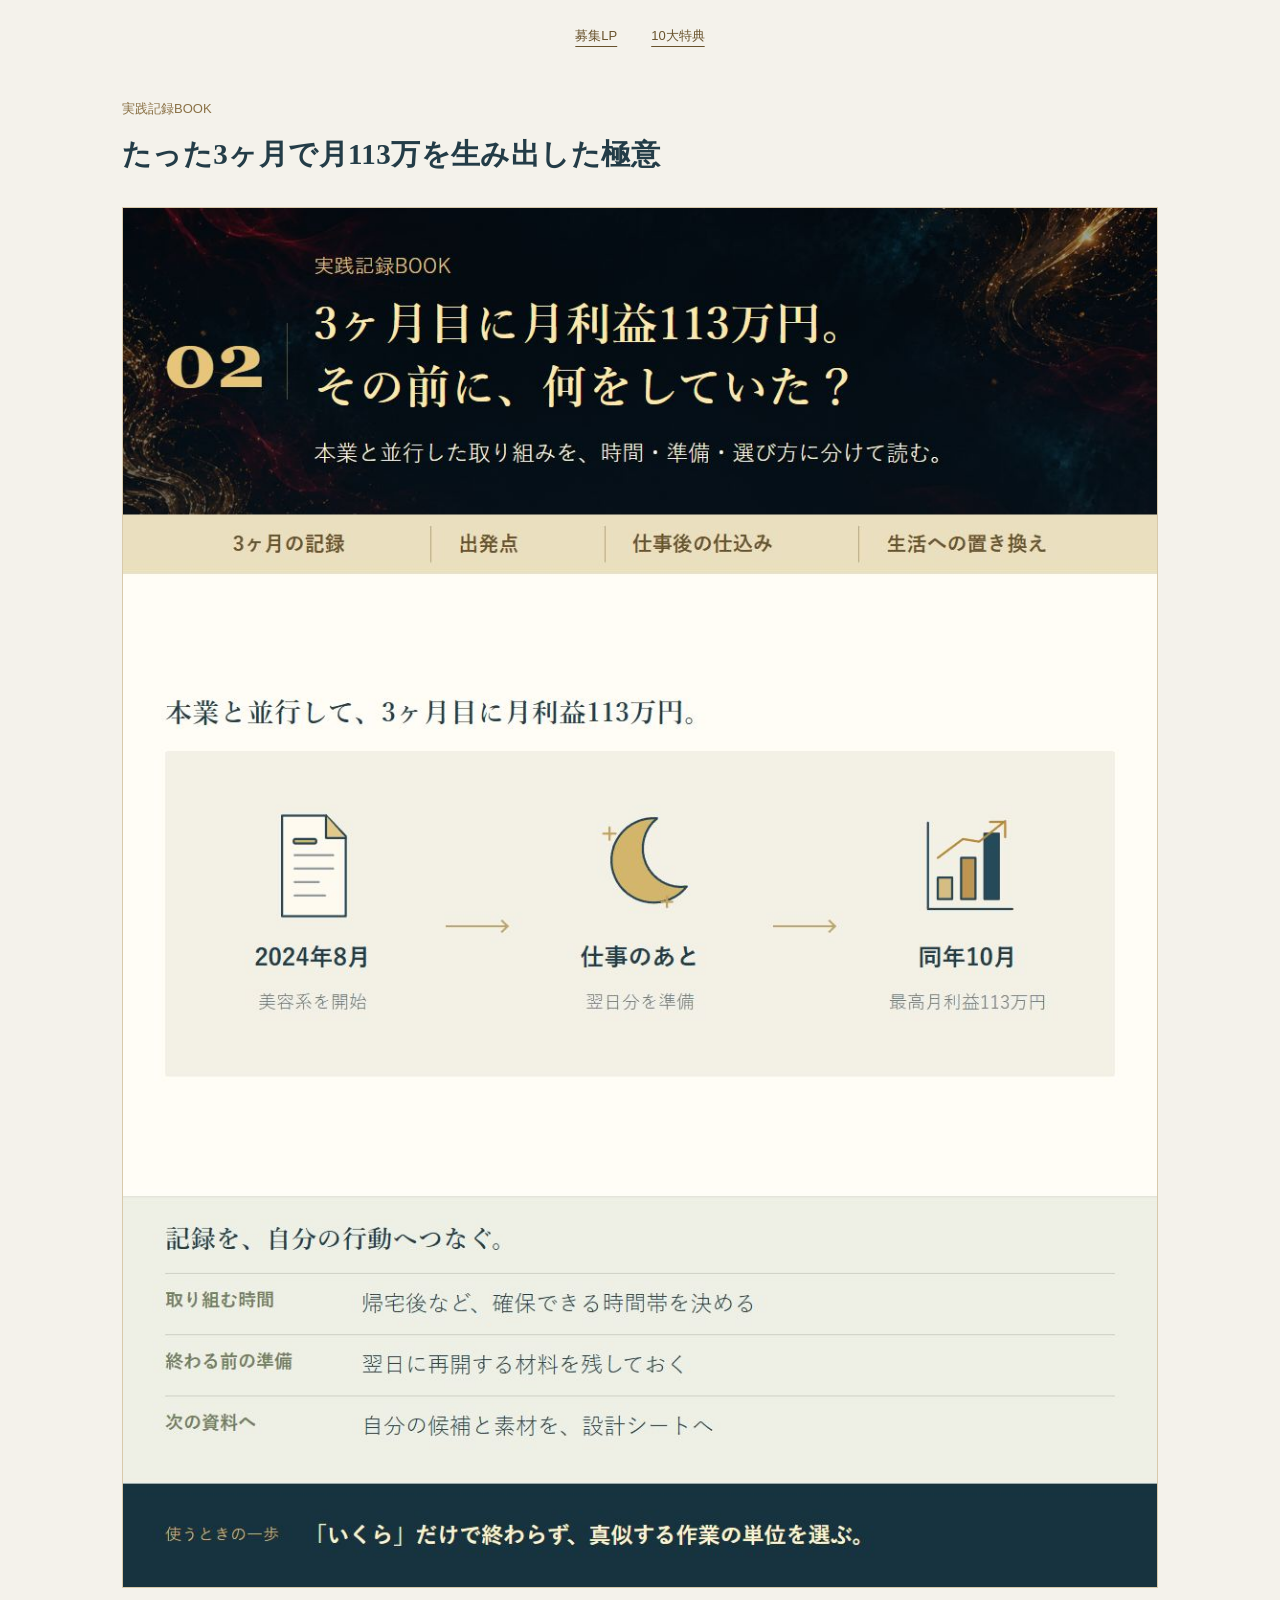
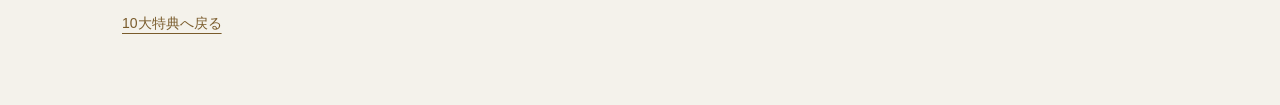
==== 02.html @ b32060a4 "Publish consultation LP and benefit previews" ====
<!doctype html><html lang="ja"><head><meta charset="utf-8"><meta name="robots" content="noindex"><meta name="viewport" content="width=device-width,initial-scale=1"><link rel="icon" href="data:,"><title>たった3ヶ月で月113万を生み出した極意</title><link rel="stylesheet" href="style.css"><link rel="stylesheet" href="finished.css?v=4d8e877507"></head><body class="library-page"><nav class="deliver-nav"><a href="lp.html">募集LP</a><a href="bonuses.html">10大特典</a></nav><main class="single-sheet"><header><p>実践記録BOOK</p><h1>たった3ヶ月で月113万を生み出した極意</h1></header><a href="完成イメージ/02.png" target="_blank"><img src="完成イメージ/02.png" alt="たった3ヶ月で月113万を生み出した極意" width="1080" height="1440"></a><div class="single-actions"><a href="bonuses.html">10大特典へ戻る</a></div></main></body></html>
---- style.css ----
:root{--navy:#172f3c;--deep:#09141d;--gold:#bd9855;--pale:#f1e4c4;--ink:#253b46;--muted:#6f7b80;--paper:#fffcf5;--line:#ded9ca;--teal:#397c70;--wash:#f1f3f1}*{box-sizing:border-box}html{scroll-behavior:smooth;scroll-padding-top:82px}body{margin:0;background:#f1f2ef;color:var(--ink);font:16px/1.85 "Yu Gothic",Meiryo,sans-serif}h1,h2,h3,h4,p,figure,blockquote,dl,dd{margin:0}h1,h2,h3,h4{line-height:1.55;letter-spacing:.015em}a{color:inherit;text-underline-offset:5px}button{font:inherit;cursor:pointer}img{max-width:100%;height:auto;display:block}a:focus-visible,button:focus-visible,summary:focus-visible{outline:3px solid #467c91;outline-offset:5px}.shell{max-width:1200px;margin:auto;padding:0 32px}.topbar{position:sticky;top:0;z-index:10;background:#fffef8f2;border-bottom:1px solid var(--line);backdrop-filter:blur(12px)}.nav-row{display:flex;justify-content:space-between;align-items:center;gap:20px;min-height:70px}.brand{text-decoration:none;font-weight:800;font-size:15px}.brand small{font-weight:400;font-size:11px;color:var(--muted);display:block}.nav-links{display:flex;gap:26px;font-size:13px}.nav-links a{text-decoration:none;padding:18px 0}.nav-links a[aria-current=page]{color:#8c692b;border-bottom:2px solid var(--gold)}.intro{padding:55px 0 36px}.intro .sub{color:#8e713d;font-size:13px;margin-bottom:12px}.intro h1{font-family:"Yu Mincho",serif;font-size:38px}.intro>p{max-width:54em;margin-top:15px;color:#64727a;font-size:15px}.page-note{padding:14px 19px;border-left:3px solid var(--gold);background:#e9e6dc;font-size:13px;margin-top:23px}.button{display:inline-flex;justify-content:center;align-items:center;min-height:48px;padding:11px 21px;background:var(--navy);color:#fff9e9;border:1px solid var(--navy);text-decoration:none;font-size:14px;font-weight:700;border-radius:3px}.button.light{color:var(--navy);background:#fffdf7;border-color:#c7bb9e}.actions{display:flex;gap:12px;flex-wrap:wrap;margin-top:22px}.overview-hero{display:grid;grid-template-columns:1.35fr .65fr;gap:45px;align-items:center;background:var(--deep);color:#f9f1da;padding:45px 50px;position:relative;overflow:hidden}.overview-hero:before{content:"";position:absolute;inset:0;background:url('assets/C背景.png') center/cover;opacity:.27;pointer-events:none}.overview-hero>*{position:relative}.overview-hero .gold{font-size:17px;color:#e5c57d;font-weight:700}.overview-hero h2{font:800 53px/1.5 "Yu Mincho",serif;color:#ffe69f;margin:15px 0 19px;text-shadow:0 0 26px #d8ad4d44}.overview-hero p{font-size:15px;max-width:34em}.overview-hero img{width:218px;margin:auto;box-shadow:0 10px 34px #0008}.hero-conditions{display:flex;gap:12px;flex-wrap:wrap;margin-top:25px}.hero-conditions span{font-size:12px;border:1px solid #9e8d6266;padding:4px 12px}.section-heading{font-family:"Yu Mincho",serif;font-size:29px;margin:50px 0 23px}.audience{display:grid;grid-template-columns:1fr 1fr;gap:34px;background:#fffdf7;padding:29px 34px;border-bottom:2px solid var(--gold);margin-top:30px}.audience h3{font-size:15px;margin-bottom:8px}.audience p{font-size:15px}.audience small{color:var(--muted);font-size:12px}.emotion-route{display:flex;flex-wrap:wrap;align-items:center;gap:12px;padding:28px 30px;background:#fffdf8}.emotion-route span{font-weight:700;font-size:15px}.emotion-route i{color:var(--gold);font-style:normal}.proposal-pair{display:grid;grid-template-columns:1fr 1fr;gap:22px;margin:25px 0}.proposal-card{background:#fffdf8;min-width:0;padding:28px;display:block;text-decoration:none;border:1px solid var(--line)}.proposal-card>span{font-size:12px;color:#8a744c}.proposal-card h3{font-family:"Yu Mincho",serif;font-size:27px;margin:10px 0}.proposal-card p{font-size:14px;color:#69777e}.proposal-card b{display:inline-block;margin-top:18px;color:#8a682d;font-size:13px}.mini-shape{display:flex;gap:15px;align-items:center;margin:24px 0}.mini-shape .object{width:80px;height:80px}.mini-shape strong{font-size:18px}.distribution{background:#fffdf8;padding:25px 30px;display:grid;grid-template-columns:repeat(3,1fr);gap:25px}.distribution small{color:#927447}.distribution p{margin-top:10px;font-size:16px;font-weight:700}.distribution span{display:block;font-size:12px;color:var(--muted);margin-top:12px}.bottom-links{border-top:1px solid var(--line);padding:25px 0;margin:40px 0 0;font-size:12px;color:var(--muted);display:flex;gap:20px;flex-wrap:wrap}.library-grid{display:grid;grid-template-columns:repeat(3,minmax(0,1fr));gap:22px;padding-bottom:35px}.bonus-card{background:#fffdf8;text-decoration:none;border:1px solid var(--line);display:flex;flex-direction:column;min-width:0;overflow:hidden;transition:border-color .15s}.bonus-card:hover{border-color:#a3864a}.card-visual{height:220px;background:#eae7dc;display:grid;place-items:center;position:relative;overflow:hidden}.card-visual .object{width:132px;height:132px}.card-no{position:absolute;left:20px;top:14px;font:700 33px/1.1 Georgia,serif;color:#8d713e}.card-visual:after{content:"";position:absolute;width:220px;height:220px;border:1px solid #cbb681;border-radius:50%;right:-65px;bottom:-90px}.card-caption{padding:21px 23px;flex:1;display:flex;flex-direction:column}.card-caption>small{font-size:11px;color:#7c725c}.card-caption h2{font-size:20px;margin:9px 0 10px}.card-caption p{font-size:13px;color:#69757a}.card-caption .card-open{margin-top:auto;padding-top:19px;font-size:12px;color:#87662b;font-weight:700}.bonus-heading{display:grid;grid-template-columns:1.25fr .75fr;gap:30px;align-items:center;background:var(--navy);color:#fff7e3;padding:36px 43px;margin:28px 0 30px}.bonus-heading .object{width:160px;height:160px;justify-self:center;filter:drop-shadow(0 7px 0 #0001)}.bonus-heading .chapter-label{font-size:12px;color:#e5c479}.bonus-heading h1{font-family:"Yu Mincho",serif;font-size:34px;margin:12px 0 15px}.bonus-heading .full-title{font-size:13px;color:#d2dcd9}.visual-lesson{background:#fffdf8;border:1px solid #ddd7c8;margin:0 0 25px;padding:34px 38px}.visual-lesson h2{font-size:26px;font-family:"Yu Mincho",serif;margin-bottom:12px}.visual-lesson .one{font-size:15px;max-width:56em;color:#68777c}.diagram{background:#f4f1e7;padding:29px 29px 25px;margin-top:25px;border-radius:3px;min-width:0;overflow:hidden}.diagram-caption{display:flex;justify-content:space-between;gap:15px;margin-top:14px;font-size:11px;color:#7f7763}.diagram-caption a{flex-shrink:0}.main-answer{margin-top:22px;display:flex;align-items:baseline;gap:14px;padding-top:19px;border-top:1px solid #d9d0ba}.main-answer span{font-size:11px;color:#92733d;white-space:nowrap}.main-answer p{font-size:16px;font-weight:700}.plan-panel{margin:30px 0;background:#e6e8e3;padding:27px 32px}.plan-panel h2{font-size:20px;margin-bottom:15px}.plan-panel ol{padding-left:1.5em;margin:0}.plan-panel li{font-size:14px;margin:11px 0}.plan-panel li b{display:block;font-size:12px;color:#74817e}.plan-purpose{font-size:14px;margin-top:20px;padding-top:17px;border-top:1px solid #c8d0c8}.sample-note{font-size:12px;color:#8b7650;margin-bottom:13px}.object{width:110px;height:110px;display:block;flex-shrink:0}.actor{text-align:center;min-width:0;display:flex;align-items:center;flex-direction:column}.actor .object{margin:0 auto 12px;width:112px;height:112px}.actor strong{font-size:20px}.actor>span{font-size:13px;color:#69777c;margin-top:6px;max-width:15em}.visual-flow{display:flex;align-items:center;justify-content:center;gap:13px;padding:13px 0}.visual-flow>.actor{flex:1}.flow-arrow{width:64px;min-width:35px;align-self:center;flex-shrink:0;text-align:center}.flow-arrow small{font-size:11px;color:#98783e;display:block;min-height:18px;white-space:nowrap}.flow-arrow i{display:block;position:relative;height:2px;background:#bda46c;margin-top:7px}.flow-arrow i:after{content:"";width:8px;height:8px;border-right:2px solid #bda46c;border-top:2px solid #bda46c;position:absolute;right:0;top:-4px;transform:rotate(45deg)}.money-map{max-width:650px;margin:auto;display:grid;grid-template-columns:1fr 1fr;gap:0 40px}.money-top{display:flex;align-items:center;gap:10px;grid-column:1/3;justify-content:center}.money-top .actor{width:43%}.money-top .flow-arrow{width:85px}.commission-path{grid-column:2;display:flex;align-items:center;flex-direction:column;text-align:center;font-size:13px;color:#786846;border-inline:1px dashed #c9b379;margin:10px 0 0;padding:14px 12px 8px}.commission-path i{font-style:normal;font-size:24px;line-height:1.5;color:#a78641}.commission-path .object{width:80px;height:80px}.commission-path b{font-size:18px}.money-bottom{grid-column:1/3;margin-top:5px}.money-bottom .actor{background:#fff9e9;border:1px solid #ddc99c;border-radius:5px;padding:18px;max-width:320px;margin:auto}.money-bottom .actor .object{width:76px;height:76px}.ledger{max-width:570px;margin:auto}.ledger-start{display:flex;align-items:center;gap:15px;border-bottom:1px solid #d0be96;padding-bottom:15px;margin-bottom:12px;flex-wrap:wrap}.ledger-start .object{width:75px;height:75px}.ledger-start>span{font-size:14px}.ledger-start b{font:700 38px/1.4 Georgia,serif;margin-left:auto}.ledger-start b span,.ledger-total b span{font:700 17px/1.4 "Yu Gothic",sans-serif;margin-left:5px}.ledger-row{display:flex;justify-content:space-between;gap:20px;padding:13px 8px;font-size:16px;border-bottom:1px solid #dfd6c3}.ledger-row b{font-size:22px}.ledger-row.confirmed{background:#dfebe5}.ledger-total{display:flex;align-items:center;justify-content:space-between;gap:20px;padding:20px 8px 0}.ledger-total>span{font-size:13px}.ledger-total b{font:700 43px/1.5 Georgia,serif;color:#866326;white-space:nowrap}.brush-sequence{display:grid;grid-template-columns:repeat(3,1fr);gap:22px;padding:8px 0}.brush-state{text-align:center;position:relative}.brush-state .object{width:135px;height:135px;margin:0 auto 14px}.brush-state>span{display:block;color:#a8894e;font:700 19px/1.4 Georgia,serif;margin-bottom:6px}.brush-state b{font-size:19px;display:block}.brush-state small{display:block;font-size:12px;color:#6c797d;margin-top:4px}.stairway{max-width:640px;margin:auto;display:grid;gap:8px}.stair{margin-left:calc(var(--step)*20px);padding:14px 20px;background:#fdf9ed;border-left:4px solid #c5a25b;display:flex;align-items:center;gap:20px;box-shadow:0 3px 0 #d9d0ba}.stair:last-child{background:var(--navy);color:#fff6da;border-color:#d4b56c}.stair>b{font:700 27px Georgia,serif;color:#b28b40}.stair>span{font-size:17px;font-weight:700}.stair>small{margin-left:auto;font-size:11px;white-space:nowrap;color:#9c803e}.calendar-title{display:flex;align-items:center;gap:15px;flex-wrap:wrap;margin-bottom:20px}.calendar-title .object{width:66px;height:66px}.calendar-title>b{font-size:20px}.calendar-title>span{margin-left:auto;font-size:12px}.calendar-title strong{font-size:33px;line-height:1;margin-inline:7px;color:#936d2b}.calendar-row{display:grid;grid-template-columns:40px 65px 65px 1fr;gap:14px;align-items:center;padding:14px 12px;border-top:1px solid #d6cdb8;background:#fffaf0}.calendar-row>b{font-size:20px}.calendar-row>span{font-size:24px;line-height:1.4;color:#8b6c32}.calendar-row small{font-size:11px;margin-left:3px}.calendar-row strong{font-size:14px}.calendar-row p{font-size:13px}.figure-note{font-size:11px;color:#807763;margin-top:16px}.pipeline{display:grid;grid-template-columns:1fr 110px 1fr;align-items:center;gap:24px;padding:10px 0}.pipeline-stage{text-align:center}.pipeline-stage>span{font-size:12px;color:#847146}.pipeline-stage .object{margin:15px auto;width:115px;height:115px}.pipeline-stage h4{font-size:26px}.pipeline-stage p{font-size:13px;margin-top:8px}.lock-gate{text-align:center;border-block:1px solid #bca474;padding:14px 0}.lock-gate .object{width:65px;height:65px;margin:auto}.lock-gate b{font-size:12px;display:block}.market-zoom{max-width:650px;margin:auto}.zoom-wide{background:#e5e8e0;border:1px solid #c7c8b9;padding:22px 25px 25px}.zoom-wide>span,.zoom-middle>span{font-size:11px;color:#788075}.zoom-wide>b{font-size:30px;display:block;margin-bottom:18px}.zoom-middle{margin-left:65px;background:#f2ecdc;border:1px solid #cdbd95;padding:20px}.zoom-middle>b{font-size:24px;display:block;margin-bottom:18px}.zoom-close{margin-left:30px;background:var(--navy);color:#fff7df;padding:22px 17px;display:flex;gap:15px;align-items:center}.zoom-close .object{width:85px;height:85px}.zoom-close span{font-size:10px;color:#c7bc9f}.zoom-close strong{display:block;font-size:20px;margin:8px 0}.zoom-close p{font-size:12px;color:#d4dedc}.ratio-pair{display:grid;grid-template-columns:1fr 1fr;gap:20px;max-width:670px;margin:auto}.ratio-sheet{background:#fffaf0;padding:23px;text-align:center;border-top:3px solid #c0a467}.ratio-sheet>span{display:block;font-size:12px;color:#8f7543}.ratio-sheet>b{font:700 37px/1.5 Georgia,serif;display:block;margin-top:8px}.ratio-sheet>b small{display:block;font:12px/1.5 "Yu Gothic",sans-serif}.ratio-sheet>p{font-size:14px;margin:10px 0}.ratio-sheet>strong{font:700 43px/1.4 Georgia,serif;color:#946e2d;display:block;margin-top:15px}.ratio-sheet>strong small{font-size:20px}.dots{display:grid;grid-template-columns:repeat(10,1fr);gap:5px;max-width:195px;margin:20px auto 0}.dots i{aspect-ratio:1;border-radius:50%;background:#d7dfdc}.dots i.filled{background:#bd8e36}.ratio-answer{margin:22px auto 0;max-width:670px;display:grid;grid-template-columns:1fr 1fr;gap:9px 20px;font-size:14px}.ratio-answer b{color:#8f6d30}.ratio-answer span{font-size:13px}.compare-visual{display:grid;grid-template-columns:1fr 1fr;gap:20px}.compare-visual>div{padding:25px 23px;background:#e9e7df}.compare-visual>div+div{background:#e3ece5;border:1px solid #b5cab8}.compare-visual span{font-size:12px;font-weight:700;color:#7a745f}.compare-visual .object{margin:16px auto;width:90px;height:90px}.compare-visual p{font-size:16px}.paper-example{max-width:640px;margin:auto;background:#fffdf8;padding:22px 26px;box-shadow:8px 8px 0 #dcd6c6}.paper-head{display:flex;align-items:center;gap:15px;border-bottom:2px solid #baa36c;padding-bottom:15px;margin-bottom:4px}.paper-head .object{width:55px;height:55px}.paper-head b{font-size:18px}.paper-example dl{display:grid;grid-template-columns:110px 1fr;gap:18px;padding:15px 0;border-bottom:1px solid #ded7c4}.paper-example dt{font-size:12px;color:#8c7850;font-weight:700}.paper-example dd{font-size:14px}.storyboard{display:grid;grid-template-columns:repeat(4,1fr);gap:15px}.story-frame{border:2px solid #d3c6a6;background:#fffaf0;padding:15px 12px}.story-frame>span{font-size:11px;color:#8b713e}.story-frame .object{width:100%;max-width:105px;height:auto;aspect-ratio:1;margin:17px auto}.story-frame p{font-size:13px}.lp-direction{display:grid;gap:21px;padding-bottom:38px}.lp-schematic-hero{background:linear-gradient(#09141d66,#09141da6),url('assets/C背景.png') center/cover;color:#fff6de;text-align:center;padding:38px 25px;margin-bottom:24px}.lp-schematic-hero .pre{font-size:17px;line-height:1.9}.lp-schematic-hero .lead{font-size:15px;margin-top:19px;color:#e7ca85}.lp-schematic-hero h2{font:800 53px/1.35 "Yu Mincho",serif;color:#ffe494;text-shadow:0 0 22px #d7aa5244;margin:15px 0}.lp-schematic-hero h2 span{font-size:37px;display:block;margin-top:10px}.lp-block{display:grid;grid-template-columns:minmax(0,1.6fr) minmax(230px,1fr);gap:25px;align-items:stretch}.lp-sample{padding:28px 34px;background:var(--paper);border:1px solid var(--line);min-width:0}.lp-sample h2{font:700 26px/1.6 "Yu Mincho",serif;margin-bottom:14px}.lp-sample p{font-size:15px}.lp-sample.dark{background:#192a35;color:#fff6e4;border-color:#192a35}.lp-sample.dark h2{color:#f0d89e}.lp-sample.gold{background:#eee5d0}.lp-comment{font-size:13px;padding:22px 5px 15px 3px}.lp-comment .role{font-size:12px;color:#93753b;display:block;font-weight:700;margin-bottom:15px}.lp-comment b{font-size:11px;color:#7d898c;display:block;margin:12px 0 4px}.lp-comment p{font-size:13px;max-width:26em}.lp-result{display:flex;align-items:center;gap:18px;margin:22px 0 10px}.lp-result .object{width:82px;height:82px}.lp-result strong{font:700 42px/1.4 Georgia,serif;color:#987039}.lp-result strong small{font:700 17px/1.4 "Yu Gothic",sans-serif}.lp-chiprow{display:flex;flex-wrap:wrap;gap:8px;margin-top:18px;font-size:11px}.lp-chiprow span{padding:4px 10px;background:#ffffff0c;border:1px solid #a69b7c77}.lp-voice{border-left:2px solid #be9f62;padding:12px 16px;background:#fff;margin-top:14px;font-size:14px}.lp-profile{display:flex;align-items:center;gap:19px;margin-bottom:19px}.lp-profile img{width:75px;height:75px;object-fit:cover;border-radius:50%}.lp-profile strong{font-size:17px}.lp-cta-look{display:block;background:linear-gradient(100deg,#f1d589,#c19743);color:#281d0e;border:1px solid #f8e7b6;font-weight:700;text-align:center;padding:16px;margin:20px 0 0;border-radius:2px;font-size:15px;width:100%}.small-note{font-size:11px!important;color:#927d53;margin-top:14px!important}.review-footer{padding:23px 0;background:var(--deep);color:#bcb498;font-size:12px;margin-top:30px}.review-footer .shell{display:flex;justify-content:space-between;gap:15px}.toast{position:fixed;left:50%;bottom:25px;transform:translateX(-50%);padding:13px 22px;background:#fffaf0;border:1px solid #c5b17e;z-index:50;font-size:13px;max-width:calc(100% - 30px);width:max-content;box-shadow:0 5px 25px #0002}[hidden]{display:none!important}
@media(max-width:900px){.shell{padding:0 23px}.overview-hero{padding:35px;gap:25px}.overview-hero h2{font-size:42px}.library-grid{grid-template-columns:repeat(2,minmax(0,1fr))}.lp-block{grid-template-columns:1fr}.lp-comment{padding:0 20px 23px;border-bottom:1px solid #d2d4cc;display:grid;grid-template-columns:90px 1fr;gap:0 16px}.lp-comment .role{grid-column:1/3;margin-bottom:5px}.lp-comment b{margin:4px 0}.lp-comment p{max-width:none;margin:4px 0}.storyboard{grid-template-columns:repeat(2,1fr)}.zoom-middle{margin-left:30px}.zoom-close{margin-left:10px}}
@media(max-width:600px){body{font-size:15px}.shell{padding:0 18px}.topbar .shell{padding:0 16px}.nav-row{min-height:78px;flex-direction:column;align-items:flex-start;justify-content:center;gap:6px;padding-top:10px}.brand{font-size:13px}.brand small{display:none}.nav-links{gap:23px;font-size:12px}.nav-links a{padding:4px 0 10px}.intro{padding:29px 0 23px}.intro h1{font-size:28px}.intro>p{font-size:13px;margin-top:11px}.page-note{font-size:12px;padding:12px 15px}.overview-hero{grid-template-columns:1fr;padding:27px 24px;gap:25px}.overview-hero h2{font-size:36px}.overview-hero .gold{font-size:13px}.overview-hero p{font-size:13px}.overview-hero img{width:155px}.hero-conditions{margin-top:19px;gap:7px}.hero-conditions span{font-size:10px;padding:4px 8px}.audience{grid-template-columns:1fr;gap:23px;padding:24px}.audience p{font-size:13px}.section-heading{font-size:25px;margin-top:35px}.emotion-route{padding:20px;gap:9px}.emotion-route span{font-size:13px}.proposal-pair{grid-template-columns:1fr;gap:16px}.proposal-card{padding:24px}.proposal-card h3{font-size:24px}.distribution{grid-template-columns:1fr;padding:22px 25px;gap:21px}.distribution>div+div{border-top:1px solid #ddd6c5;padding-top:18px}.distribution p{font-size:15px}.library-grid{grid-template-columns:1fr;gap:18px}.bonus-card{display:grid;grid-template-columns:115px 1fr}.card-visual{height:100%;min-height:186px}.card-visual .object{width:86px;height:86px}.card-no{font-size:24px;top:12px;left:13px}.card-caption{padding:17px}.card-caption h2{font-size:17px;margin:6px 0}.card-caption p{font-size:12px}.card-caption .card-open{font-size:11px;padding-top:14px}.bonus-heading{grid-template-columns:1fr;padding:27px 23px;gap:20px;margin-top:23px}.bonus-heading h1{font-size:28px}.bonus-heading .object{width:100px;height:100px;display:none}.bonus-heading .full-title{font-size:12px}.visual-lesson{padding:24px 20px;margin-bottom:19px}.visual-lesson h2{font-size:23px}.visual-lesson .one{font-size:13px}.diagram{padding:23px 16px;margin-top:21px}.diagram-caption{font-size:10px;align-items:flex-start}.main-answer{display:block;margin-top:19px}.main-answer span{display:block;margin-bottom:6px}.main-answer p{font-size:14px}.plan-panel{padding:22px}.plan-panel h2{font-size:18px}.plan-panel li{font-size:13px}.plan-purpose{font-size:13px}.visual-flow{flex-direction:column;gap:13px}.visual-flow>.actor{flex:none;width:100%}.actor .object{width:100px;height:100px}.actor strong{font-size:19px}.actor>span{font-size:12px}.flow-arrow{height:29px;width:2px;min-width:0;margin:0 auto}.flow-arrow small{position:absolute;left:20px;margin-top:-4px}.flow-arrow i{width:2px;height:25px;margin:0}.flow-arrow i:after{right:-3px;top:17px;transform:rotate(135deg)}.money-map{gap:0 13px}.money-top{gap:12px;align-items:center}.money-top .actor{width:42%}.money-top .actor .object{width:84px;height:84px}.money-top .actor strong{font-size:17px}.money-top .flow-arrow{height:2px;width:35px;flex-shrink:0}.money-top .flow-arrow small{position:static;display:block;transform:translate(-5px,-23px);font-size:10px}.money-top .flow-arrow i{height:2px;width:35px}.money-top .flow-arrow i:after{top:-3px;right:0;transform:rotate(45deg)}.money-top .actor>span{font-size:10px}.commission-path{font-size:11px;padding:10px 9px}.commission-path b{font-size:17px}.commission-path .object{width:63px;height:63px}.money-bottom .actor{padding:14px}.money-bottom .actor .object{width:65px;height:65px}.ledger-start{gap:10px}.ledger-start .object{width:55px;height:55px}.ledger-start>span{font-size:12px}.ledger-start b{font-size:30px}.ledger-row{gap:10px;padding:12px 1px;font-size:13px}.ledger-row b{font-size:19px;white-space:nowrap}.ledger-total{display:block;text-align:right;padding-top:17px}.ledger-total>span{display:block;font-size:12px}.ledger-total b{font-size:38px}.brush-sequence{grid-template-columns:1fr;gap:24px}.brush-state{display:grid;grid-template-columns:100px 1fr;text-align:left;align-items:center;gap:0 15px}.brush-state .object{grid-row:1/5;width:100px;height:100px;margin:0}.brush-state>span{font-size:17px;margin:0}.brush-state b{font-size:18px}.brush-state small{font-size:11px}.stairway{gap:8px}.stair{margin-left:calc(var(--step)*7px);padding:13px 12px;gap:11px}.stair>b{font-size:23px}.stair>span{font-size:13px}.stair>small{font-size:9px}.calendar-title{gap:10px;margin-bottom:16px}.calendar-title .object{width:46px;height:46px}.calendar-title>b{font-size:16px}.calendar-title>span{margin:0 0 0 auto}.calendar-title strong{font-size:27px}.calendar-row{grid-template-columns:25px 47px 1fr;gap:7px 10px;padding:12px 7px}.calendar-row>b{font-size:17px;grid-row:1/3}.calendar-row>span{font-size:21px;grid-row:1/3}.calendar-row strong{font-size:13px}.calendar-row p{grid-column:3;font-size:11px}.pipeline{grid-template-columns:1fr;gap:18px}.pipeline-stage .object{width:88px;height:88px;margin:12px auto}.pipeline-stage h4{font-size:24px}.pipeline-stage p{font-size:12px}.lock-gate{display:flex;align-items:center;justify-content:center;gap:14px;padding:10px}.lock-gate .object{width:43px;height:43px;margin:0}.lock-gate b{font-size:13px}.zoom-wide{padding:17px 14px}.zoom-wide>b{font-size:25px;margin-bottom:13px}.zoom-middle{margin-left:15px;padding:15px 12px}.zoom-middle>b{font-size:21px;margin-bottom:14px}.zoom-close{margin-left:7px;padding:17px 12px;flex-direction:column;gap:6px;align-items:flex-start}.zoom-close .object{width:70px;height:70px;align-self:center}.zoom-close strong{font-size:18px}.zoom-close p{font-size:11px}.ratio-pair{gap:10px}.ratio-sheet{padding:16px 10px}.ratio-sheet>b{font-size:27px}.ratio-sheet>b small{font-size:10px}.ratio-sheet>p{font-size:12px}.ratio-sheet>strong{font-size:34px}.dots{gap:3px;max-width:160px;margin-top:16px}.ratio-answer{font-size:12px;gap:7px 10px}.ratio-answer span{font-size:11px}.figure-note{font-size:10px;margin-top:13px}.compare-visual{grid-template-columns:1fr;gap:13px}.compare-visual>div{padding:20px}.compare-visual .object{width:78px;height:78px;float:right;margin:8px 0 8px 15px}.compare-visual p{font-size:15px;margin-top:14px;min-height:95px}.paper-example{padding:18px;box-shadow:5px 5px 0 #dcd6c6}.paper-head{gap:10px}.paper-head .object{width:42px;height:42px}.paper-head b{font-size:15px}.paper-example dl{grid-template-columns:1fr;gap:6px;padding:12px 0}.paper-example dt{font-size:11px}.paper-example dd{font-size:13px}.storyboard{gap:10px}.story-frame{padding:12px 10px}.story-frame>span{font-size:10px}.story-frame .object{max-width:85px}.story-frame p{font-size:12px}.lp-schematic-hero{padding:32px 20px}.lp-schematic-hero .pre{font-size:15px}.lp-schematic-hero .lead{font-size:12px}.lp-schematic-hero h2{font-size:42px}.lp-schematic-hero h2 span{font-size:27px}.lp-sample{padding:24px}.lp-sample h2{font-size:23px}.lp-sample p{font-size:13px}.lp-comment{padding:0 8px 22px;grid-template-columns:70px 1fr;gap:0 9px}.lp-comment p{font-size:12px}.lp-comment .role{font-size:11px}.lp-comment b{font-size:10px}.lp-result{gap:14px}.lp-result strong{font-size:36px}.lp-result .object{width:65px;height:65px}.lp-voice{font-size:13px;padding:10px 13px}.lp-chiprow{font-size:10px}.lp-profile{gap:15px}.lp-profile img{width:60px;height:60px}.lp-profile strong{font-size:15px}.review-footer .shell{flex-direction:column;gap:9px}.bottom-links{gap:15px;font-size:11px}.button{font-size:13px;padding:11px 17px}.actions{gap:9px}}
@media(max-width:359px){.shell{padding-inline:14px}.visual-lesson{padding:22px 16px}.visual-lesson h2{font-size:21px}.diagram{padding:20px 12px}.bonus-card{grid-template-columns:90px 1fr}.card-visual .object{width:70px;height:70px}.card-caption{padding:15px}.card-caption h2{font-size:16px}.lp-schematic-hero h2 span{font-size:24px}.lp-sample{padding:21px}.lp-sample h2{font-size:21px}.overview-hero h2{font-size:32px}.ledger-start b{font-size:27px}.calendar-title>span{width:100%;text-align:right}.stair>span{font-size:12px}.stair>small{font-size:8px}}
@media(prefers-reduced-motion:reduce){html{scroll-behavior:auto}.bonus-card{transition:none}}
@media print{.topbar,.actions,.bottom-links,.diagram-caption a,.review-footer,.toast{display:none!important}body{background:white}.shell{max-width:none;padding:0}.visual-lesson,.lp-block,.bonus-card{break-inside:avoid}.diagram{print-color-adjust:exact}.intro{padding-top:0}}
.lp-route{display:flex;flex-wrap:wrap;gap:8px 17px;padding:15px 20px;margin-bottom:20px;border-block:1px solid var(--line);font-size:12px;color:#716348}.lp-free{display:inline-block;margin-top:10px;padding:4px 19px;border:1px solid #d6b971;color:#fff2cd;font-size:14px}.lp-schematic-hero .pre{font-size:23px;font-weight:700}.lp-sample>p{font-size:16px;line-height:1.95}.lp-aim{font-weight:700;color:#72531c}.lp-record{margin:19px 0 13px;display:grid;gap:12px;max-width:420px}.lp-record>div{display:grid;grid-template-columns:75px 1fr;gap:5px 12px;align-items:center}.lp-record span{font-size:11px;color:#7e735c}.lp-record b{font:700 17px/1.4 Georgia,serif;text-align:right}.lp-record i{display:block;grid-column:1/3;width:var(--amount);min-width:4px;height:5px;background:linear-gradient(90deg,#b38839,#dfc582)}.lp-concerns,.lp-questions{list-style:none;margin-top:21px;padding:0;display:grid;gap:10px}.lp-concerns li{background:#fffaf0;padding:14px 17px;border-left:3px solid #b6975a;font-size:15px;font-weight:700}.lp-questions li{padding:12px 0;border-top:1px solid #9f8a564d;font-size:17px;font-weight:700;color:#f7df9e}.lp-comparison{display:grid;grid-template-columns:repeat(2,minmax(0,1fr));gap:12px;margin-top:23px}.lp-comparison>div{padding:18px 16px;background:#f7f3e9;border:1px solid #d4c6a6;min-width:0}.lp-comparison>div+div{background:#e5eade;border-color:#aebca3}.lp-comparison span{font-size:11px;display:block;color:#6e725d}.lp-comparison b{font-size:15px;display:block;margin:8px 0;overflow-wrap:anywhere}.lp-comparison p{font-size:12px;line-height:1.7}.lp-sample.dark .small-note{color:#e4cd99}.lp-cta-look{cursor:pointer}.lp-cta-look:focus-visible{outline:3px solid #bc7831;outline-offset:4px}
@media(max-width:900px){.lp-comment .lp-aim{margin-bottom:8px}}
@media(max-width:600px){.lp-route{padding:13px 10px;gap:7px 13px;font-size:11px}.lp-schematic-hero .pre{font-size:18px}.lp-sample>p{font-size:14px}.lp-record>div{grid-template-columns:65px 1fr}.lp-record b{font-size:16px}.lp-concerns li{font-size:13px;padding:12px}.lp-questions li{font-size:15px}.lp-comparison{grid-template-columns:1fr;gap:10px}.lp-comparison>div{padding:14px 15px}.lp-comparison b{margin:5px 0;font-size:14px}.lp-result strong small{font-size:13px}.lp-free{font-size:12px}.lp-comment .lp-aim{font-size:13px}}
.money-bottom{grid-column:2}
@media(max-width:600px){.money-top .flow-arrow small{width:50px;transform:translate(-8px,-23px)}.money-bottom .actor strong{font-size:17px}.money-bottom .actor>span{font-size:11px}}
---- finished.css ----
/* 提出する画面は、LPそのものと各特典の一枚見本。 */
body.sales-page,body.library-page{margin:0;color:#233c47;background:#f4f2eb;font-family:"Yu Gothic",Meiryo,sans-serif}
.deliver-nav{display:flex;justify-content:center;gap:34px;padding:24px;font-size:13px}
.deliver-nav a{color:#68522c;text-underline-offset:6px}
.sales-hero{background:linear-gradient(#07111a22,#07111a88),url('assets/C背景.png') center/cover;color:#fff8e7;text-align:center;padding:62px 25px 58px}
.sales-proof{font-size:clamp(19px,3vw,29px);font-weight:700;margin:0 0 24px}
.sales-sub{font:700 clamp(18px,3vw,28px)/1.7 "Yu Mincho",serif;color:#f5d789}
.sales-hero h1{font:800 clamp(52px,7vw,94px)/1.3 "Yu Mincho",serif;color:#ffe687;text-shadow:0 0 23px #e6ab52a6;margin:26px 0 24px}
.sales-hero h1 span{font-size:.58em;display:block;margin-top:12px}
.sales-free{display:inline-block;padding:6px 30px;border:1px solid #d1ad62;font-weight:700;color:#fbe8b7}
.sales-letter{max-width:880px;margin:auto;background:#fffdf6}
.sales-section{padding:57px 68px;border-bottom:1px solid #e2d9c3}
.sales-section h2{font:700 32px/1.65 "Yu Mincho",serif;margin:0 0 24px;overflow-wrap:anywhere}
.sales-section>p{font-size:18px;line-height:2.1;margin:0}
.sales-section.dark{background:#132833;color:#fff6e7;border-color:#28414a}
.sales-section.dark h2{color:#f2d48b}
.sales-section.gold{background:#f0e7cf}
.sales-result{margin:35px 0 24px;text-align:center;border-block:1px solid #cdb478;padding:20px 0}
.sales-result>span{display:block;font-size:15px;color:#78633c}
.sales-result strong{display:block;font:700 96px/1.2 Georgia,serif;color:#9b742a;margin-top:8px}
.sales-result small{font:700 28px "Yu Mincho",serif;margin-left:10px}
.sales-record{display:grid;gap:17px;max-width:500px;margin:20px auto}
.sales-record>div{display:grid;grid-template-columns:1fr 1fr;gap:8px;font-size:15px}
.sales-record b{text-align:right}
.sales-record i{grid-column:1/3;display:block;height:5px;min-width:3px;width:var(--amount);background:#bb924b}
.sales-section .sales-date{font-size:12px;color:#7f7968;margin-top:27px;text-align:center}
.sales-concerns,.sales-questions{list-style:none;padding:0;margin:27px 0 0;display:grid;gap:12px}
.sales-concerns li{padding:17px 20px;background:#fffcf4;border-left:3px solid #a88b4f;font-size:17px;font-weight:700}
.sales-loop{display:flex;gap:15px;justify-content:center;margin-top:25px;color:#e7c77e}
.sales-loop span{padding:8px 15px;border:1px solid #baa16977;font-size:15px}
.sales-compare{display:grid;grid-template-columns:repeat(2,minmax(0,1fr));gap:14px;margin-top:30px}
.sales-compare>div{background:#fcf9f0;border:1px solid #cdbf9f;padding:23px 19px}
.sales-compare>div+div{background:#e2e9dc;border-color:#acbb9f}
.sales-compare small{display:block;font-size:13px;color:#687157}
.sales-compare b{display:block;font-size:17px;line-height:1.7;margin-top:12px}
.sales-profile{display:flex;align-items:center;gap:23px;margin-top:28px}
.sales-profile img{width:88px;height:88px;object-fit:cover;border-radius:50%}
.sales-profile p{font-size:16px;font-weight:700;line-height:1.8}
.sales-questions li{padding:15px 0;border-top:1px solid #aa945f66;color:#f2d699;font-size:20px;font-weight:700}
.sales-voice{padding:24px 27px;background:#f5f0e2;border-left:3px solid #baa06a;font-size:17px;line-height:1.9;margin:22px 0 0}
.sales-cta{margin-top:32px;text-align:center}
.sales-cta p{font-size:13px;margin:0 0 14px}
.sales-cta button{display:block;width:100%;border:1px solid #e6ca83;border-radius:2px;background:linear-gradient(110deg,#f9e5a1,#c79a3e);color:#251b0b;padding:23px 15px;font-size:19px;font-weight:700;cursor:pointer}
.sales-cta button:focus-visible{outline:3px solid #876225;outline-offset:4px}
.benefit-intro{background:linear-gradient(#07111a55,#07111a88),url('assets/C背景.png') center/cover;color:#ffe4a0;text-align:center;padding:42px 20px 48px}
.benefit-intro>p{font-size:16px;color:#fff2ce;margin:0 0 15px}
.benefit-intro h1{font:700 40px/1.3 "Yu Mincho",serif;margin:0}
.benefit-intro h1 span{display:block;font-size:66px;margin-top:7px}
.finished-grid{max-width:1280px;margin:15px auto 60px;padding:0 30px;display:grid;grid-template-columns:repeat(2,minmax(0,1fr));gap:42px 28px}
.finished-card{background:#fffdf7;border:1px solid #dbcfb7;min-width:0;box-shadow:0 7px 25px #1c2f3810}
.finished-heading{display:flex;align-items:center;gap:18px;padding:23px 24px;min-height:130px}
.finished-heading>span{font:700 35px Georgia,serif;color:#a17b34;flex:none}
.finished-heading p{font-size:11px;color:#87714a;line-height:1.5;margin:0 0 8px}
.finished-heading h2{font:700 20px/1.6 "Yu Mincho",serif;margin:0}
.sheet-open{display:block;border-block:1px solid #e3d8c3}
.sheet-open img{width:100%;height:auto;display:block}
.finished-caption{font-size:14px;line-height:1.8;padding:20px 24px 0;margin:0}
.finished-link{display:inline-block;margin:16px 24px 22px;color:#8c662b;font-size:13px;text-underline-offset:5px}
.single-sheet{max-width:1080px;margin:10px auto 45px;padding:0 22px}
.single-sheet header{padding:15px 0 30px}
.single-sheet header p{font-size:13px;color:#8a7145;margin:0 0 10px}
.single-sheet h1{font:700 29px/1.6 "Yu Mincho",serif;margin:0}
.single-sheet img{display:block;width:100%;height:auto;border:1px solid #d8c9aa}
.single-actions{display:flex;justify-content:space-between;gap:20px;padding:23px 0;font-size:14px}
.single-actions a{color:#795b2b}
.submission-home{min-height:100vh;display:flex;flex-direction:column;justify-content:center;padding:50px 30px;text-align:center;background:linear-gradient(#07111a33,#07111a99),url('assets/C背景.png') center/cover;color:#f7dda1}
.submission-home>p{font-size:20px}
.submission-home h1{font:700 clamp(32px,5vw,62px)/1.6 "Yu Mincho",serif;margin:25px 0 40px}
.submission-links{display:flex;justify-content:center;gap:22px}
.submission-links a{display:block;min-width:250px;padding:23px;color:#fbe2ab;border:1px solid #ab8a4d;background:#0d2028aa;text-decoration:none}
.submission-links span{display:block;font-size:13px;margin-bottom:10px}
.submission-links strong{font-size:23px}
body.sheet-page{margin:0;padding:0;background:#fff;font-family:"Yu Gothic",Meiryo,sans-serif;color:#243e49}
.sheet{box-sizing:border-box;position:relative;width:1080px;height:1440px;overflow:hidden;background:#fffdf6;display:grid;grid-template-rows:320px 62px 1fr 300px 108px}
.sheet-head{padding:33px 42px;display:flex;align-items:center;gap:27px;background:linear-gradient(#08182466,#081824a3),url('assets/C背景.png') center/cover;color:#fff4d4}
.sheet-head>div{min-width:0}
.sheet-number{font:700 80px/1 Georgia,serif;color:#e7c67b;min-width:110px;border-right:1px solid #b29a6277;padding-right:23px}
.sheet-kind{font-size:21px;color:#e1c489;margin:0 0 12px;line-height:1.5}
.sheet-head h1{font:700 47px/1.42 "Yu Mincho",serif;margin:0;color:#ffe8ad}
.sheet-lead{font-size:23px;line-height:1.6;margin:16px 0 0;color:#fff6df}
.sheet-topics{display:flex;align-items:center;justify-content:space-evenly;padding:0 25px;background:#eadfbe;font-size:21px;font-weight:700;color:#6b542d}
.sheet-topics span+span{border-left:1px solid #b7a173;padding-left:28px}
.sheet-main{min-height:0;padding:27px 44px;display:flex;flex-direction:column;justify-content:center}
.sheet-main h2,.sheet-example h2{font:700 28px/1.55 "Yu Mincho",serif;margin:0 0 17px}
.sheet-main .diagram{padding:25px 28px;margin:0;min-height:340px;display:flex;flex-direction:column;justify-content:center;background:#f3f0e5}
.sheet-main .figure-note{font-size:17px}
.sheet-main .actor strong{font-size:25px}
.sheet-main .actor>span{font-size:19px}
.sheet-main .actor .object{width:120px;height:120px}
.sheet-main .flow-arrow small{font-size:16px}
.sheet-main .paper-example{max-width:none}
.sheet-main .calendar-row strong{font-size:22px}
.sheet-main .calendar-row p{font-size:18px}
.sheet-main .calendar-title>b{font-size:23px}
.sheet-main .stair>span{font-size:21px}
.sheet-main .stair>small{font-size:15px}
.sheet-main .pipeline-stage p{font-size:18px}
.sheet-main .zoom-close p{font-size:18px}
.sheet-main .ratio-sheet>p{font-size:21px}
.sheet-main .ratio-answer{font-size:22px}
.sheet-main .ratio-answer span{font-size:17px}
.sheet-example{padding:25px 44px;background:#eef0e6;border-top:1px solid #d9dccb;min-height:0}
.sheet-example h2{font-size:26px;margin-bottom:14px}
.sheet-fields{margin:0;display:grid;gap:0}
.sheet-fields>div{display:grid;grid-template-columns:185px 1fr;gap:20px;padding:13px 0;border-top:1px solid #cbd1bd;align-items:start}
.sheet-fields dt{font-size:19px;font-weight:700;color:#72805d;line-height:1.6}
.sheet-fields dd{font-size:23px;line-height:1.6;margin:0}
.sheet-foot{padding:23px 44px;background:#17333f;color:#fff3cd;display:flex;gap:27px;align-items:center}
.sheet-foot>span{font-size:17px;color:#d4b873;white-space:nowrap}
.sheet-foot strong{font-size:23px;line-height:1.6}
.sheet-08{grid-template-rows:320px 62px 1fr 350px 108px}
.prompt-sample{background:#fffdf6;border-left:4px solid #b29960;font-size:23px;line-height:1.7;padding:20px 24px}
.consult-visual{display:flex;align-items:center;justify-content:space-between;gap:30px;padding:35px 10px}
.consult-visual>.object{width:140px;height:140px;flex:none}
.consult-points{flex:1;display:grid;gap:20px}
.consult-points>div{padding:17px 22px;background:#fffaf0;border-left:3px solid #b7954f}
.consult-points b{font-size:30px;display:block;color:#94702e}
.consult-points span{font-size:21px;display:block;margin-top:6px}
.money-preview{position:relative;width:880px;max-width:100%;height:450px;margin:auto}
.money-lines{position:absolute;inset:0;width:100%;height:100%}
.money-role{position:absolute;width:200px;text-align:center}
.money-role .object{width:100px;height:100px;margin:0 auto 10px}
.money-role b{font-size:26px;display:block;line-height:1.5}
.money-role.buyer{left:18px;top:4px}
.money-role.seller{right:18px;top:4px}
.money-role.referrer{left:340px;bottom:4px}
.money-label{position:absolute;font-size:21px;line-height:1.6;background:#f3f0e5;padding:4px 10px}
.money-label.price{left:372px;top:28px;color:#8c6a2e}
.money-label.reward{right:14px;top:235px;color:#8c6a2e}
.money-label.referral{left:70px;top:243px;color:#41636c}
.sheet-10 .diagram{padding:20px 28px}
.sheet-10 .ratio-sheet{padding:18px}
.sheet-10 .ratio-sheet>b{font-size:32px;margin-top:0}
.sheet-10 .ratio-sheet>p{margin:8px 0;font-size:21px}
.sheet-10 .dots{max-width:160px;margin:12px auto 0;gap:4px}
.sheet-10 .ratio-sheet>strong{font-size:38px;margin-top:10px}
.sheet-10 .ratio-answer{margin-top:15px;gap:6px 16px}
.sheet-10 .figure-note{font-size:15px;margin-top:12px}
@media(max-width:700px){.sales-hero{padding:39px 18px 35px}.sales-proof{font-size:19px;margin-bottom:20px}.sales-sub{font-size:17px}.sales-hero h1{font-size:53px;margin:25px 0}.sales-hero h1 span{font-size:28px}.sales-section{padding:35px 24px}.sales-section h2{font-size:25px;line-height:1.65;margin-bottom:20px}.sales-section>p{font-size:16px;line-height:2.05}.sales-result strong{font-size:80px}.sales-concerns li{font-size:15px;padding:15px 14px}.sales-compare{grid-template-columns:1fr}.sales-compare>div{padding:18px}.sales-compare b{font-size:16px;margin-top:8px}.sales-questions li{font-size:17px}.sales-profile{gap:17px}.sales-profile p{font-size:14px}.sales-profile img{width:70px;height:70px}.sales-voice{font-size:15px;padding:20px}.sales-cta button{font-size:17px;padding:20px 10px}.sales-loop{gap:9px}.sales-loop span{font-size:13px;padding:8px 11px}.benefit-intro{padding:33px 20px}.benefit-intro h1{font-size:31px}.benefit-intro h1 span{font-size:53px}.finished-grid{grid-template-columns:1fr;padding:0 16px;gap:28px;margin-top:0}.finished-heading{min-height:0;padding:20px;gap:15px}.finished-heading h2{font-size:19px}.finished-heading>span{font-size:32px}.finished-caption{font-size:13px;padding:17px 20px 0}.finished-link{margin:14px 20px 20px}.single-sheet{padding:0 16px}.single-sheet h1{font-size:23px}.single-actions{font-size:13px}.deliver-nav{font-size:12px;gap:28px;padding:22px 16px}.submission-links{flex-direction:column;gap:16px}.submission-home{padding:35px 22px}.submission-home>p{font-size:16px}.submission-links a{min-width:0}}
@media(max-width:359px){.sales-hero h1{font-size:48px}.sales-hero h1 span{font-size:25px}.sales-section{padding:31px 21px}.sales-section h2{font-size:23px}.sales-result strong{font-size:70px}.sales-section .sales-date{font-size:11px}.finished-heading h2{font-size:17px}}
.sales-diagram{box-sizing:border-box;position:relative;margin:30px 0 0;padding:25px;background:#f5f0e1;border:1px solid #d8c8a1;color:#29434f}
.sales-diagram .object{width:76px;height:76px;flex:none}
.growth-context{display:flex;align-items:center;justify-content:space-between;gap:14px;font-size:13px;color:#81704a;margin-bottom:16px}
.growth-context strong{font-size:16px;color:#75602e}
.growth-chart{display:block;width:100%;height:auto}
.growth-labels{display:grid;grid-template-columns:repeat(3,minmax(0,1fr));gap:6px;text-align:center;margin-top:9px}
.growth-labels span{display:block;font-size:12px;color:#85764f;margin-bottom:5px}
.growth-labels b{display:block;font:700 19px/1.5 Georgia,"Yu Mincho",serif;white-space:nowrap}
.sales-section.dark .loop-diagram{padding:0;background:#203b47;color:#fff2ca;border-color:#b79a5d66;height:240px}
.loop-connections{position:absolute;inset:0;width:100%;height:100%}
.loop-nodes{position:relative;display:grid;grid-template-columns:repeat(3,minmax(0,1fr));padding-top:18px;text-align:center}
.loop-nodes>div{min-width:0;display:flex;flex-direction:column;align-items:center;padding:0 7px}
.loop-nodes .object{padding:8px;background:#f8efd9;border-radius:50%;margin-bottom:10px}
.loop-nodes strong{font-size:20px;line-height:1.5}
.loop-nodes span{display:block;font-size:12px;color:#c8d5d3;line-height:1.6;margin-top:5px;max-width:12em}
.cause-diagram{padding:0;display:grid;grid-template-columns:repeat(2,minmax(0,1fr));gap:18px;border:0;background:none}
.cause-side{padding:24px 19px;background:#f3efe4;border:1px solid #d8cdb8;min-width:0;text-align:center}
.cause-side h3{font:700 20px/1.5 "Yu Mincho",serif;margin:0 0 23px}
.knowledge-pieces{display:grid;grid-template-columns:repeat(3,minmax(0,1fr));gap:9px;margin-top:31px}
.knowledge-pieces>div{min-width:0}
.knowledge-pieces .object{width:100%;max-width:55px;height:auto;margin:auto}
.knowledge-pieces span{display:block;font-size:13px;margin-top:8px}
.cause-side>p{font-size:14px;line-height:1.9;margin:25px 0 0;color:#81765f}
.cause-side.connected{background:#e8eddf;border-color:#b4c09e}
.connected-steps{list-style:none;padding:0;margin:0;display:grid;gap:14px;text-align:left}
.connected-steps li{position:relative;display:flex;align-items:center;gap:10px;padding:11px;background:#fcfff6;font-size:16px;font-weight:700;line-height:1.55}
.connected-steps li+li:before{content:"";position:absolute;top:-14px;left:24px;width:2px;height:14px;background:#9ba580}
.connected-steps li>span{display:grid;place-items:center;flex:none;border-radius:50%;width:26px;height:26px;background:#a4b18a;color:#fff;font:700 16px Georgia,serif}
.division-diagram{display:grid;grid-template-columns:repeat(2,minmax(0,1fr));gap:24px 34px;background:#f8f4e8}
.division-side{min-width:0;text-align:center}
.division-person .object{margin:0 auto 9px;width:84px;height:84px}
.division-person h3{font:700 20px/1.5 "Yu Mincho",serif;margin:0 0 17px}
.division-side ul{list-style:none;padding:0;margin:0;display:grid;gap:9px}
.division-side li{padding:12px 5px;background:#fffdf6;border-bottom:2px solid #c8b078;font-size:15px;line-height:1.65}
.division-side.ai li{background:#e4ebdf;border-color:#a9b898}
.division-plus{position:absolute;left:50%;top:60px;transform:translateX(-50%);font-size:28px;color:#a68a4e}
.division-diagram figcaption{grid-column:1/3;text-align:center;border-top:1px solid #d7cbae;padding-top:18px;font-size:15px;font-weight:700}
.consult-diagram{background:#fffaf0;padding:26px 28px}
.consult-inputs{display:grid;grid-template-columns:repeat(3,minmax(0,1fr));gap:12px}
.consult-inputs span{display:flex;align-items:center;justify-content:center;min-height:48px;padding:8px;border:1px solid #cdb678;background:#f3e8c8;font-size:15px;font-weight:700;text-align:center;line-height:1.5}
.consult-lines{display:block;width:100%;height:67px}
.consult-question{position:relative;display:flex;align-items:center;justify-content:center;gap:24px;padding:21px 17px;background:#153440;color:#ffedbb;border:1px solid #ccac64}
.consult-question .object{width:72px;height:72px;background:#fbf2dc;border-radius:50%;padding:8px}
.consult-question strong{font:700 28px/1.6 "Yu Mincho",serif}
.consult-outputs{display:flex;flex-wrap:wrap;justify-content:center;gap:8px;margin-top:22px}
.consult-outputs span{padding:6px 12px;border-bottom:1px solid #cbb57a;font-size:14px}
@media(max-width:700px){.sales-diagram{padding:18px 16px;margin-top:25px}.growth-context{display:block;font-size:11px;margin-bottom:11px}.growth-context strong{font-size:14px;display:block;margin-top:4px}.growth-labels b{font-size:14px}.growth-labels span{font-size:11px}.sales-section.dark .loop-diagram{height:194px}.loop-nodes{padding-top:13px}.loop-nodes>div{padding-inline:4px}.loop-nodes .object{width:57px;height:57px;padding:7px;margin-bottom:7px}.loop-nodes strong{font-size:15px}.loop-nodes span{font-size:11px;max-width:7em}.cause-diagram{padding:0;gap:12px}.cause-side{padding:17px 12px}.cause-side h3{font-size:16px;margin-bottom:17px}.knowledge-pieces{gap:5px;margin-top:24px}.knowledge-pieces span{font-size:11px}.cause-side>p{font-size:12px;margin-top:20px}.connected-steps{gap:12px}.connected-steps li{font-size:12px;padding:10px 6px;gap:6px}.connected-steps li>span{width:20px;height:20px;font-size:13px}.connected-steps li+li:before{left:16px;top:-12px;height:12px}.division-diagram{gap:20px 18px}.division-person .object{width:62px;height:62px}.division-person h3{font-size:14px;margin-bottom:13px}.division-side li{font-size:13px;padding:10px 3px}.division-plus{font-size:24px;top:47px}.division-diagram figcaption{font-size:13px;padding-top:13px}.consult-inputs{gap:6px}.consult-inputs span{font-size:12px;padding:7px 3px;min-height:47px}.consult-lines{height:49px}.consult-question{gap:12px;padding:18px 12px}.consult-question .object{width:47px;height:47px;padding:6px}.consult-question strong{font-size:20px}.consult-outputs{gap:7px;margin-top:18px}.consult-outputs span{font-size:12px;padding:5px 7px}}
@media(max-width:359px){.cause-diagram{grid-template-columns:1fr}.knowledge-pieces{margin-top:15px}.knowledge-pieces .object{max-width:46px}.cause-side>p{margin-top:15px}.cause-side h3{font-size:17px}.connected-steps li{font-size:14px}.division-person h3{font-size:13px}.division-side li{font-size:12px}.consult-question strong{font-size:19px}}
.sales-section h2{text-wrap:balance}
/* 今回のLP：本人実績を起点に、中央の短い文章と証拠を順に見せる。 */
body.sales-page{background:#05070b;color:#f8f3e7}
.sales-page .sales-letter{max-width:800px;background:#0c121a;box-shadow:0 0 0 1px #b6965038}
.sales-page .sales-section{padding:56px 48px;text-align:center;border-color:#b6965038}
.sales-page .sales-section h2{color:#f5d78f;font-size:32px;line-height:1.7;letter-spacing:.015em}
.sales-page .sales-section.dark{background:linear-gradient(140deg,#190d13,#0d1722);color:#fff7e9}
.sales-page .sales-section.gold{background:linear-gradient(145deg,#211b13,#11161b);color:#fff7e9}
.sales-copy{max-width:35em;margin:0 auto;text-align:center}
.sales-copy p{margin:0;font-size:18px;line-height:2.1;overflow-wrap:anywhere;text-wrap:pretty}
.sales-copy p+p{margin-top:27px}
.owner-proof{display:flex;justify-content:center;align-items:center;gap:25px;margin:33px auto 0;padding:25px 12px;border-block:1px solid #c7a65488}
.owner-proof>img{display:block;width:96px;height:96px;border-radius:50%;object-fit:cover;border:1px solid #b99b5a}
.owner-proof figcaption{min-width:0;text-align:center}
.owner-proof figcaption>span{display:block;font-size:13px;line-height:1.7;color:#e6d2a1}
.owner-proof strong{display:block;font:700 clamp(64px,8vw,94px)/1.2 Georgia,serif;color:#ffe08a;text-shadow:0 0 20px #c8923438}
.owner-proof small{font:700 24px/1.5 "Yu Mincho",serif;margin-left:6px}
.owner-income{margin:32px auto 0;max-width:640px}
.owner-income img{display:block;width:100%;height:auto}
.sales-voice-cards{display:grid;gap:28px;margin-top:30px}
.sales-voice-card{width:100%;max-width:640px;margin:0 auto}
.sales-voice-card a,.sales-voice-card img{display:block;width:100%}
.sales-voice-card img{height:auto}
.sales-page .sales-result{border-color:#d3b26b88}
.sales-page .sales-result>span,.sales-page .sales-section .sales-date{color:#e2cb99}
.sales-page .sales-result strong{color:#ffe08a}
.sales-page .sales-concerns li{background:#17212a;border-color:#e0ba68;color:#fff1cf}
.sales-page .sales-voice{background:#f8f3e7;color:#273b44;text-align:left}
.sales-page .sales-cta p{color:#ecdbb2}
.sales-page .sales-cta button{box-shadow:0 0 28px #d8a54230;font-weight:800}
@media(max-width:700px){.sales-page .sales-section{padding:38px 22px}.sales-page .sales-section h2{font-size:25px;line-height:1.7}.sales-copy p{font-size:16px;line-height:2.05}.sales-copy p+p{margin-top:23px}.owner-proof{gap:15px;padding:21px 0}.owner-proof>img{width:72px;height:72px}.owner-proof figcaption>span{font-size:11px}.owner-proof strong{font-size:68px}.owner-proof small{font-size:20px}}
@media(max-width:359px){.sales-page .sales-section{padding:33px 18px}.sales-page .sales-section h2{font-size:23px}.sales-copy p{font-size:15px}.owner-proof{gap:10px}.owner-proof>img{width:56px;height:56px}.owner-proof strong{font-size:60px}.owner-proof small{font-size:18px}}
.sales-page .sales-voices{padding-inline:30px}
.line-shot-gallery{display:grid;gap:16px;margin-top:30px}
.line-shot-collage{display:grid;grid-template-columns:repeat(2,minmax(0,1fr));gap:8px;padding:10px;background:#fff;align-items:start}
.line-shot{margin:0;min-width:0;align-self:start}
.line-shot.is-wide{grid-column:1/-1}
.line-shot button{display:block;width:100%;padding:0;margin:0;border:0;background:transparent;cursor:zoom-in}
.line-shot img{display:block;width:100%;height:auto}
.line-shot button:focus-visible,.voice-image-dialog button:focus-visible{outline:3px solid #bd9d59;outline-offset:3px}
.voice-dialog{box-sizing:border-box;width:calc(100vw - 24px);max-width:1100px;max-height:90vh;margin:auto;padding:18px;border:1px solid #bd9d59;background:#fffdf6;color:#233c47;text-align:left;overflow:auto}
.voice-dialog::backdrop{background:#000c}
.voice-dialog>header{display:flex;align-items:center;justify-content:space-between;gap:12px;margin-bottom:14px;font-size:14px}
.voice-image-actions{display:flex;gap:8px}
.voice-image-actions button{font:inherit;font-size:13px;padding:9px 12px;border:1px solid #c9b687;background:#f2ead7;color:#574522;cursor:pointer}
.voice-image-scroll{max-height:70vh;max-width:100%;overflow:auto;overscroll-behavior:contain;background:#eee}
.voice-image-scroll img{display:block;width:var(--shot-width);max-width:none;height:auto}
.voice-image-dialog.is-fit .voice-image-scroll img{width:100%;max-width:100%}
.voice-image-hint{margin:10px 0 0;font-size:12px;color:#65665f}
.voice-image-dialog.is-fit .voice-image-hint{visibility:hidden}
@media(max-width:700px){.sales-page .sales-voices{padding-inline:14px}.line-shot-gallery{gap:12px}.line-shot-collage{gap:6px;padding:6px}.voice-dialog{padding:12px}.voice-image-actions button{padding:8px;font-size:12px}.voice-dialog>header{font-size:13px}.growth-labels b{font-size:13px}}
@media(max-width:359px){.growth-labels b{font-size:12px}}
.sales-page .sales-result strong{font-size:clamp(36px,7.5vw,76px);white-space:nowrap}
.sales-page .sales-result small{font-size:.42em;margin-left:5px}


@media print{.deliver-nav,.single-actions,.sales-cta,.toast{display:none!important}.sheet{break-after:page;print-color-adjust:exact}.sales-diagram{break-inside:avoid;print-color-adjust:exact}}

/* 原文の画素を使った、短い幅の感想抜粋。 */
.line-shot-gallery{grid-template-columns:repeat(2,minmax(0,1fr));gap:14px;align-items:start}
.line-shot-gallery>.line-shot:last-child:nth-child(odd){grid-column:1/-1;width:calc((100% - 14px)/2);margin-inline:auto}
.voice-source-note{font-size:12px;color:#d1c2a3;margin:14px 0 0}
.voice-image-dialog{max-width:550px}
.voice-image-scroll img{width:100%;max-width:460px;height:auto;margin:auto}
.owner-growth{max-width:640px;margin:24px auto 0;padding:22px 8px;border-block:1px solid #bd9d5977}
.owner-growth>p{font-size:16px;line-height:1.9;margin:0 0 15px}
.owner-growth>p strong{display:block;font-size:36px;color:#ffe08a;line-height:1.5}
.owner-growth>div{display:grid;grid-template-columns:1fr 1fr;gap:12px}
.owner-growth span{font-size:13px;color:#e6d2a1}
.owner-growth b{display:block;font-size:28px;line-height:1.6;color:#fff5d9;white-space:nowrap}
@media(max-width:700px){.line-shot-gallery{gap:10px}.line-shot-gallery>.line-shot:last-child:nth-child(odd){width:calc((100% - 10px)/2)}.owner-growth b{font-size:22px}.owner-growth>p{font-size:14px}}
@media(max-width:359px){.owner-growth b{font-size:19px}}

.additional-voices{display:grid;grid-template-columns:repeat(2,minmax(0,1fr));gap:14px;margin-top:18px;text-align:left}
.additional-voices blockquote{margin:0;padding:22px;background:#fffdf5;border-left:3px solid #b79b60;color:#263c45}
.additional-voices p{margin:0;font-size:16px;line-height:1.85;overflow-wrap:anywhere}
.sales-final-action{padding:28px 24px 40px;border-top:1px solid #bd9d5944}
.sales-final-action .sales-cta{margin:0}
@media(max-width:480px){.line-shot-gallery{grid-template-columns:1fr;max-width:340px;margin-inline:auto}.line-shot-gallery>.line-shot:last-child:nth-child(odd){grid-column:auto;width:100%}.additional-voices{grid-template-columns:1fr;max-width:340px;margin-inline:auto}.additional-voices p{font-size:16px}.additional-voices blockquote{padding:19px}}

/* 収益の数値は図と本文で同じ数字書体に揃える。 */
.sales-page .sales-result strong,.sales-page .growth-labels b,.sales-page .yen-amount{font-family:Arial,"Yu Gothic",Meiryo,sans-serif;font-style:normal;font-variant-numeric:tabular-nums;font-weight:700;letter-spacing:.01em}
.sales-page .yen-unit,.sales-page .sales-result small{font-family:"Yu Gothic",Meiryo,sans-serif;font-style:normal}
.sales-page .yen-amount{white-space:nowrap}
.sales-faq{margin:24px 0 0;text-align:center}
.sales-faq>div{padding:22px 0;border-bottom:1px solid #bda26455}
.sales-faq dt{font-size:18px;line-height:1.8;font-weight:700;color:#f5d78f;margin-bottom:10px}
.sales-faq dd{font-size:16px;line-height:1.9;margin:0}
@media(max-width:480px){.sales-faq dt{font-size:17px}.sales-faq dd{font-size:15px}}
.sales-page .method-advantages{background:#101b22;color:#f8f3e7;border:1px solid #b6965070;padding:30px 20px}
.method-columns{display:grid;grid-template-columns:1fr 1fr}
.method-columns>div{padding:0 12px;min-width:0}
.method-columns>div+div{border-left:1px solid #b6965070}
.sales-page .method-columns h3{font-size:34px;color:#ffe08a;margin:0 0 14px;line-height:1.4}
.method-columns strong{display:block;font-size:18px;line-height:1.7}
.method-columns p{font-size:15px;line-height:1.9;margin:12px 0 0}
.method-advantages figcaption{border-top:1px solid #b6965070;margin-top:24px;padding-top:18px;font-size:15px;line-height:1.8;color:#e2cb99}
.sales-page .consultation-comparison{padding:0;background:#101b22;color:#f8f3e7;border:1px solid #b6965070}
.consultation-comparison table{width:100%;table-layout:fixed;border-collapse:collapse;text-align:center}
.consultation-comparison th{font-size:18px;line-height:1.8;padding:17px 16px;background:#19222a;color:#e2cb99}
.consultation-comparison th+th{background:#352c19;color:#ffe08a}
.consultation-comparison td{padding:20px 18px;font-size:16px;line-height:1.9;vertical-align:middle;border-top:1px solid #b6965040;overflow-wrap:anywhere}
.consultation-comparison td+td,.consultation-comparison th+th{border-left:1px solid #b6965070}
.consultation-comparison td+td{color:#fff1cf}
@media(max-width:480px){.sales-page .method-advantages{padding:24px 10px}.method-columns>div{padding:0 7px}.sales-page .method-columns h3{font-size:27px}.method-columns strong{font-size:15px}.method-columns p{font-size:13px;line-height:1.85}.method-columns p br{display:none}.method-advantages figcaption{font-size:13px;margin-top:18px;padding-top:14px}.consultation-comparison th{font-size:15px;padding:14px 9px}.consultation-comparison td{font-size:14px;padding:15px 10px;line-height:1.85}}
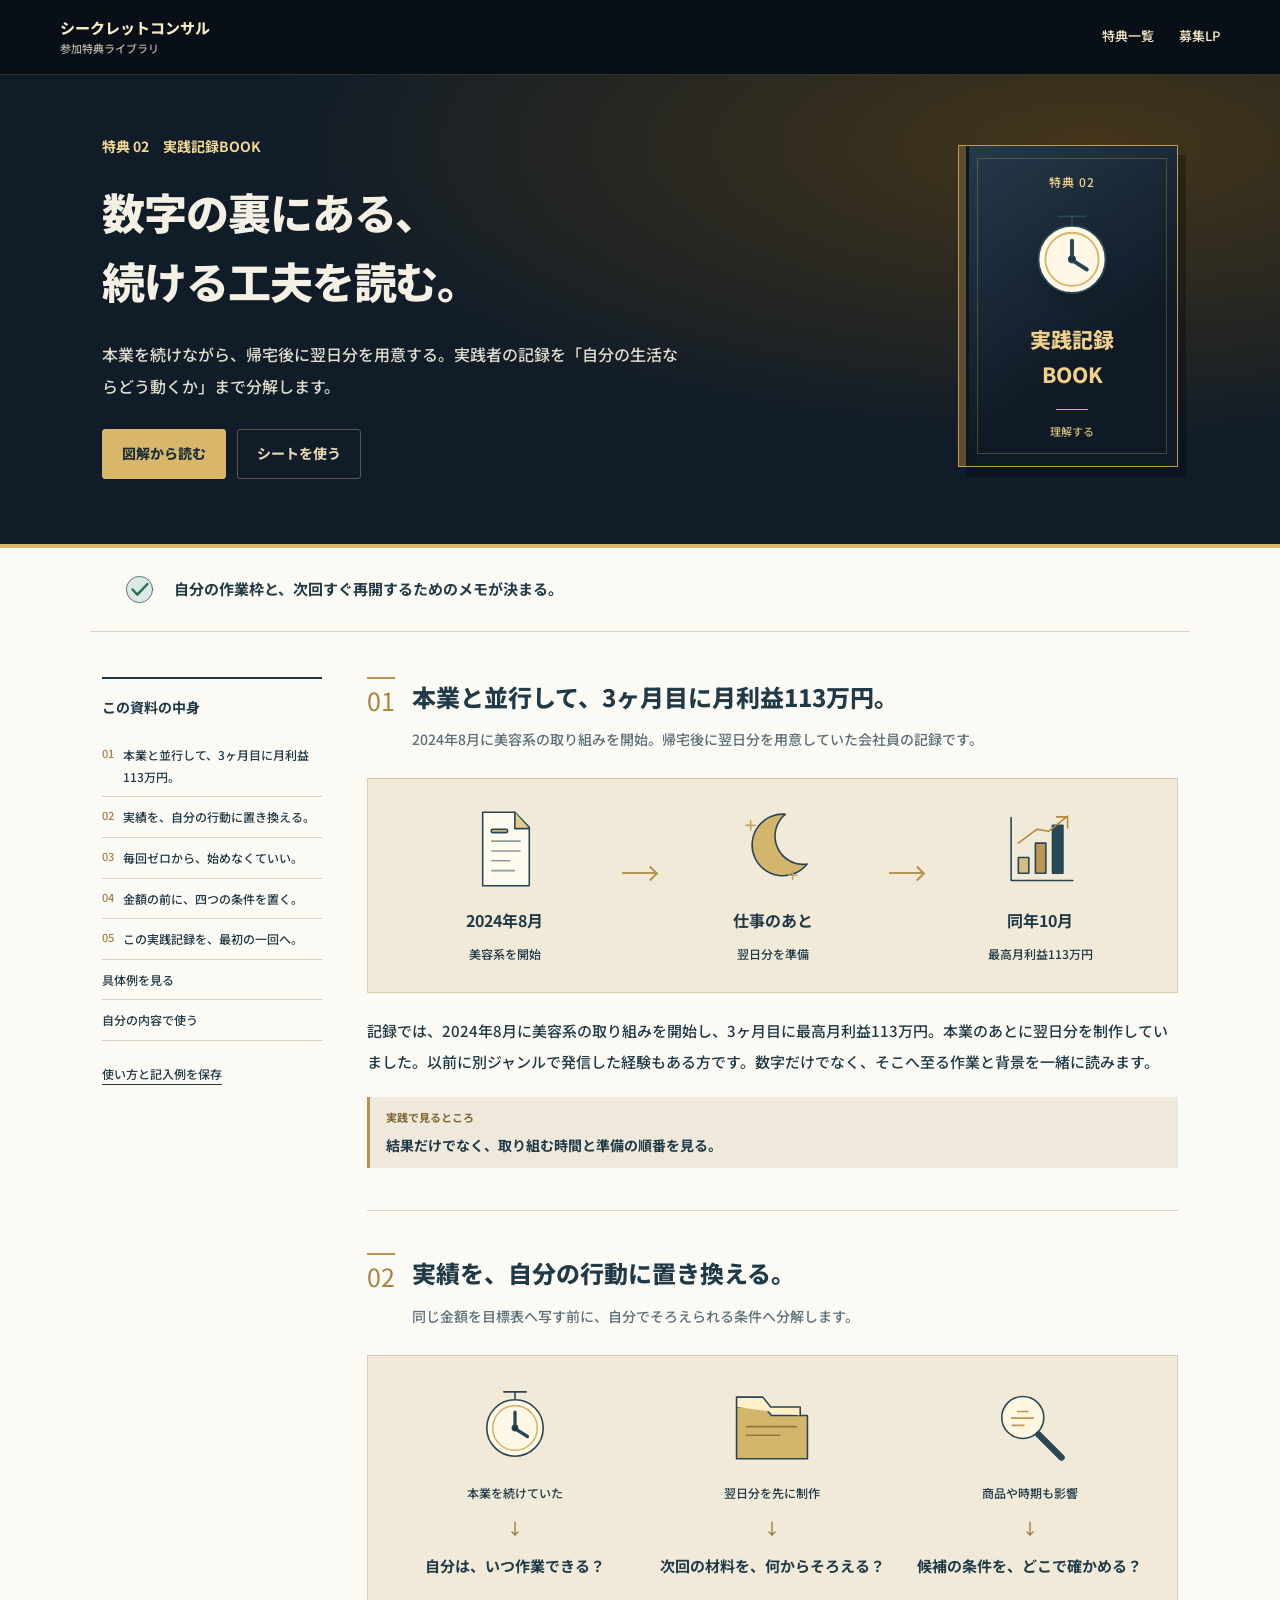
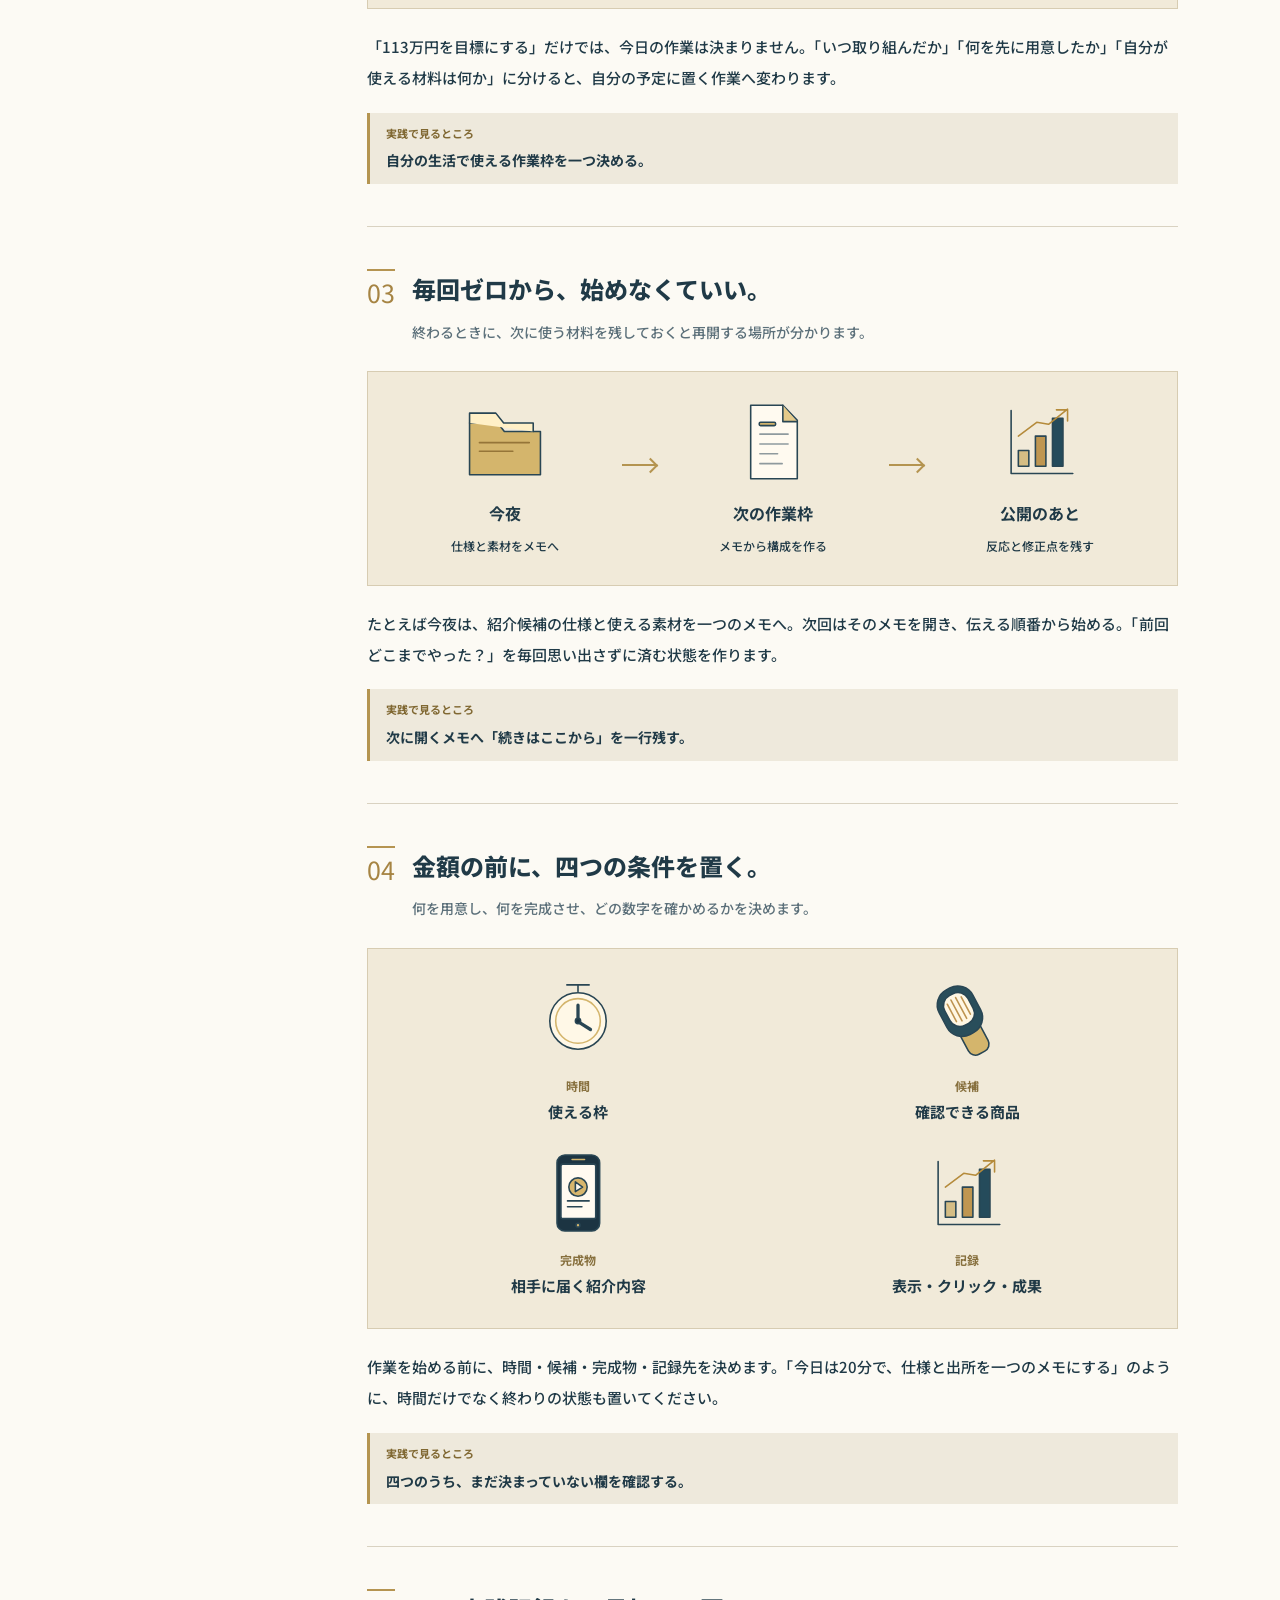
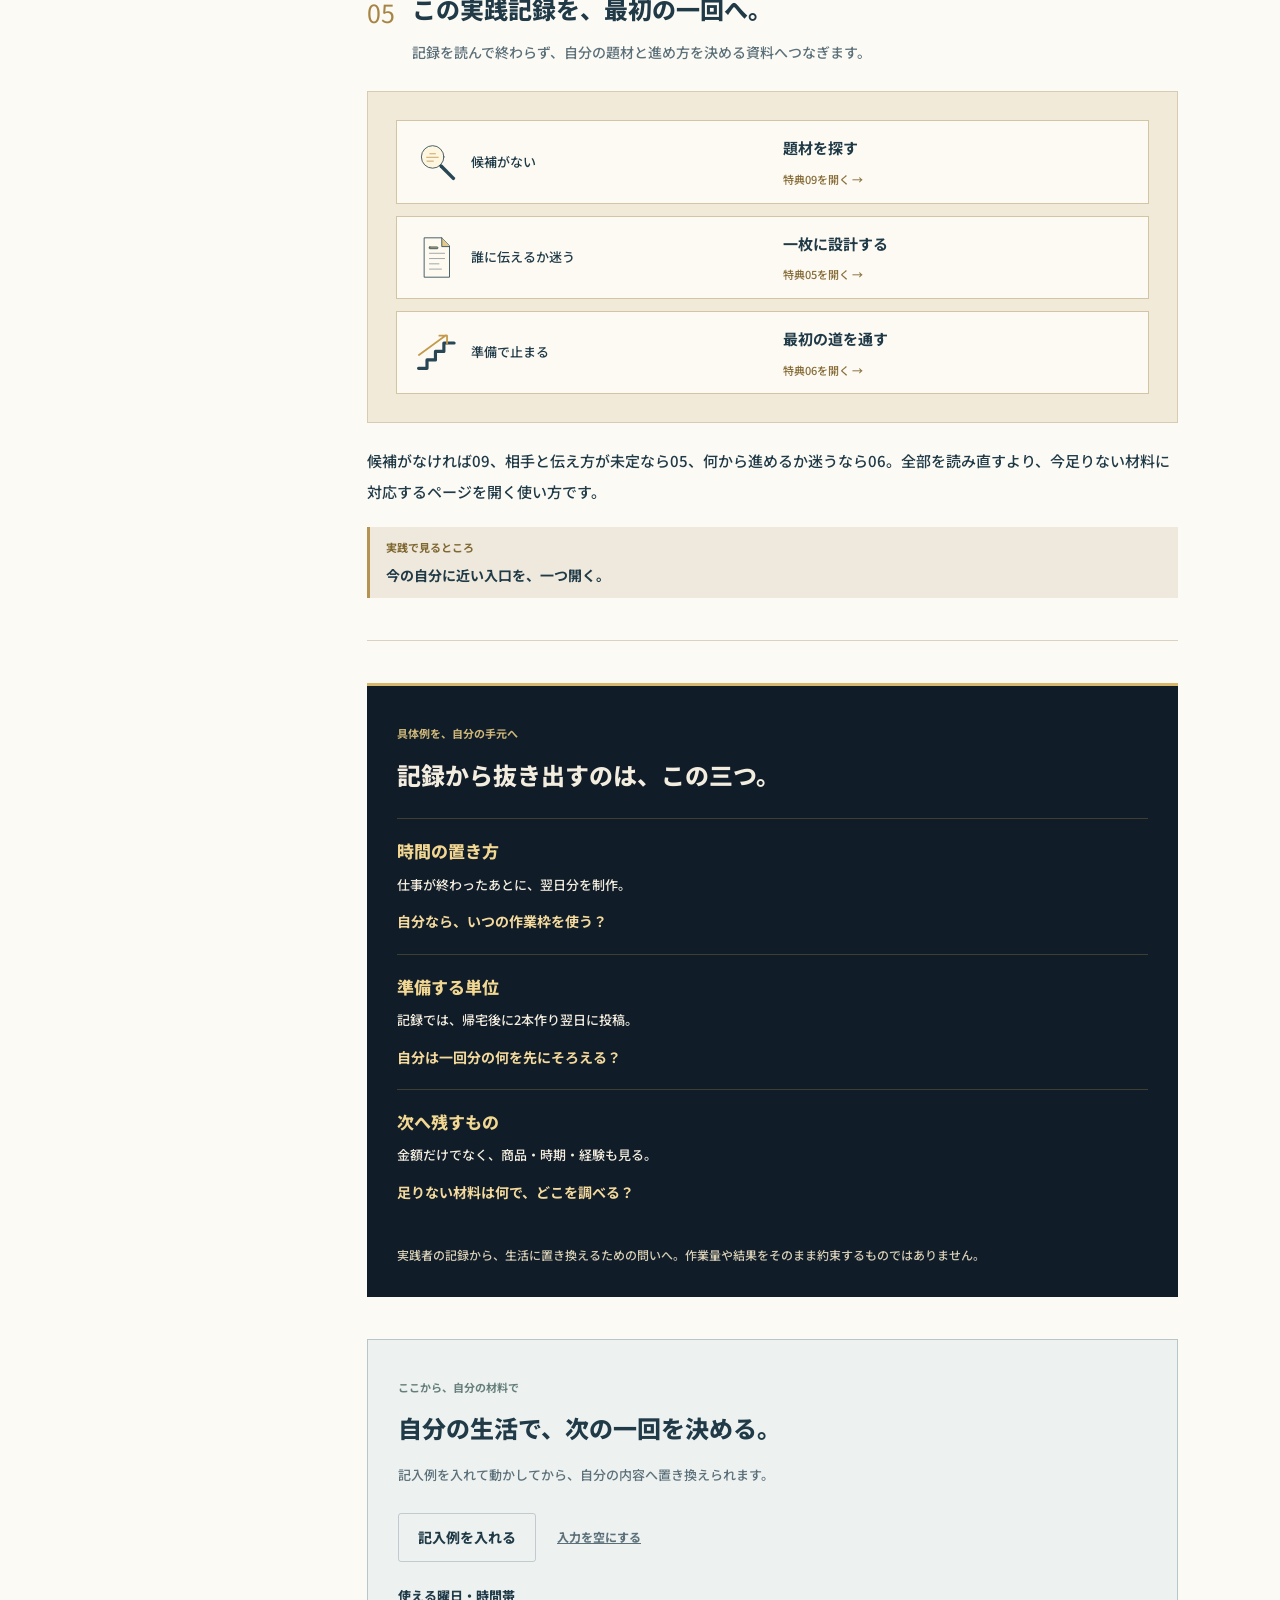
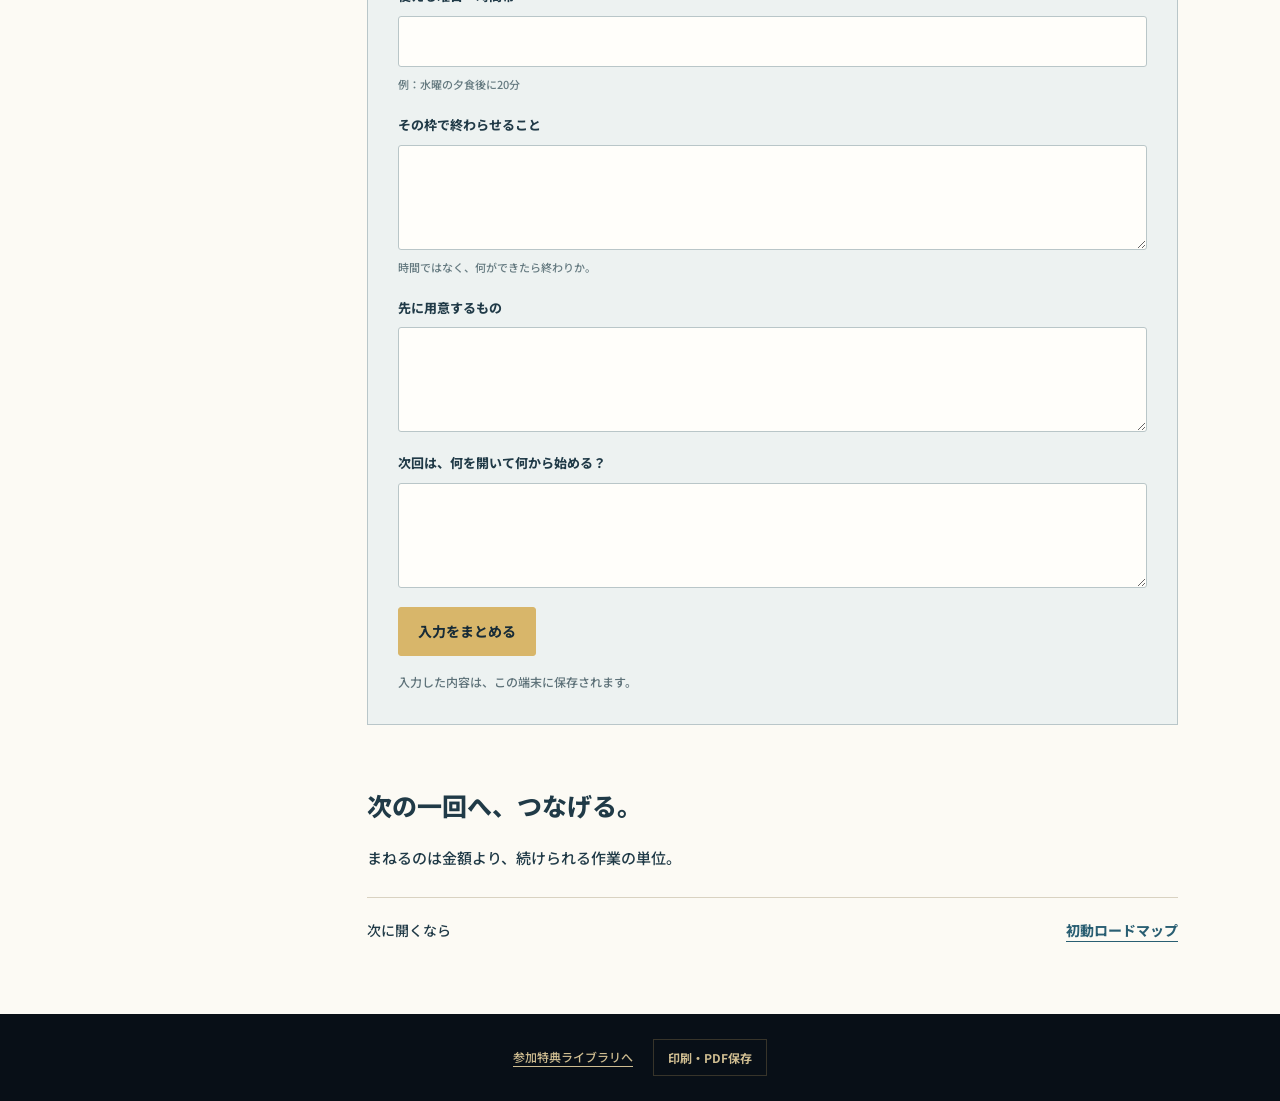
==== commit 68e6aa39: "Build illustrated bonus library with practical worksheets" ====
--- a/02.html
+++ b/02.html
@@ -1 +1 @@
-<!doctype html><html lang="ja"><head><meta charset="utf-8"><meta name="robots" content="noindex"><meta name="viewport" content="width=device-width,initial-scale=1"><link rel="icon" href="data:,"><title>たった3ヶ月で月113万を生み出した極意</title><link rel="stylesheet" href="style.css"><link rel="stylesheet" href="finished.css?v=4d8e877507"></head><body class="library-page"><nav class="deliver-nav"><a href="lp.html">募集LP</a><a href="bonuses.html">10大特典</a></nav><main class="single-sheet"><header><p>実践記録BOOK</p><h1>たった3ヶ月で月113万を生み出した極意</h1></header><a href="完成イメージ/02.png" target="_blank"><img src="完成イメージ/02.png" alt="たった3ヶ月で月113万を生み出した極意" width="1080" height="1440"></a><div class="single-actions"><a href="bonuses.html">10大特典へ戻る</a></div></main></body></html>+<!doctype html><html lang="ja"><head><meta charset="utf-8"><meta name="robots" content="noindex"><meta name="viewport" content="width=device-width,initial-scale=1"><link rel="icon" href="data:,"><title>たった3ヶ月で月113万を生み出した極意｜参加特典</title><link rel="stylesheet" href="bonus.css?v=22f21c10d3"></head><body class="bonus-page" data-volume="02"><header class="bonus-nav"><a href="bonuses.html" class="bonus-brand">シークレットコンサル<span>参加特典ライブラリ</span></a><nav aria-label="ページ"><a href="bonuses.html">特典一覧</a><a href="lp.html">募集LP</a></nav></header><header class="bonus-hero"><div class="bonus-hero-inner"><div><p class="volume-label">特典 02　実践記録BOOK</p><h1>数字の裏にある、<br>続ける工夫を読む。</h1><p class="bonus-lead">本業を続けながら、帰宅後に翌日分を用意する。実践者の記録を「自分の生活ならどう動くか」まで分解します。</p><div class="hero-buttons"><a class="primary" href="#lesson-1">図解から読む</a><a class="secondary" href="#practice">シートを使う</a></div></div><div class="bonus-cover cover-02"><span>特典 02</span><svg class="object object-clock" viewBox="0 0 128 128" aria-hidden="true" fill="none" stroke="#294654" stroke-width="2.4" stroke-linecap="round" stroke-linejoin="round"><circle cx="64" cy="67" r="43" fill="#fff8e7"/><circle cx="64" cy="67" r="34" stroke="#d4b56c"/><path d="M64 43v25l19 12" stroke-width="5"/><path d="M47 12h34M64 12v10"/><circle cx="64" cy="67" r="4" fill="#1c3442"/></svg><strong>実践記録<br>BOOK</strong><div class="cover-rule"></div><small>理解する</small></div></div></header><div class="gain-strip"><svg class="object object-check" viewBox="0 0 128 128" aria-hidden="true" fill="none" stroke="#294654" stroke-width="2.4" stroke-linecap="round" stroke-linejoin="round"><circle cx="64" cy="64" r="43" fill="#dceae6"/><path d="M41 64l16 17 33-35" stroke="#2d6c60" stroke-width="8"/></svg><p>自分の作業枠と、次回すぐ再開するためのメモが決まる。</p></div><main class="bonus-layout"><aside class="bonus-aside"><nav aria-label="この資料の目次"><strong>この資料の中身</strong><a href="#lesson-1"><span>01</span>本業と並行して、3ヶ月目に月利益113万円。</a><a href="#lesson-2"><span>02</span>実績を、自分の行動に置き換える。</a><a href="#lesson-3"><span>03</span>毎回ゼロから、始めなくていい。</a><a href="#lesson-4"><span>04</span>金額の前に、四つの条件を置く。</a><a href="#lesson-5"><span>05</span>この実践記録を、最初の一回へ。</a><a href="#example">具体例を見る</a><a href="#practice">自分の内容で使う</a></nav><a class="download-link" href="downloads/02_使い方と記入例.txt" download>使い方と記入例を保存</a></aside><article><section class="lesson" id="lesson-1"><header class="lesson-heading"><span>01</span><div><h2>本業と並行して、3ヶ月目に月利益113万円。</h2><p>2024年8月に美容系の取り組みを開始。帰宅後に翌日分を用意していた会社員の記録です。</p></div></header><figure class="lesson-figure figure-timeline" aria-label="本業と並行して、3ヶ月目に月利益113万円。"><div class="visual-flow timeline"><div class="actor"><svg class="object object-document" viewBox="0 0 128 128" aria-hidden="true" fill="none" stroke="#294654" stroke-width="2.4" stroke-linecap="round" stroke-linejoin="round"><path d="M30 8h49l22 23v89H30z" fill="#fffaf0"/><path d="M79 8v25h22" fill="#e4ca8a"/><path d="M44 52h43m-43 15h43m-43 15h27m-27 15h34" stroke="#8f9a9e"/><rect x="43" y="34" width="25" height="5" rx="2" fill="#d4b56c"/></svg><strong>2024年8月</strong><span>美容系を開始</span></div><div class="flow-arrow"><small></small><i></i></div><div class="actor"><svg class="object object-moon" viewBox="0 0 128 128" aria-hidden="true" fill="none" stroke="#294654" stroke-width="2.4" stroke-linecap="round" stroke-linejoin="round"><path d="M83 11a47 47 0 1033 76A43 43 0 0183 11z" fill="#d4b56c"/><path d="M30 21v14m-7-7h14m57 70v12m-6-6h12" stroke="#c3a25f"/></svg><strong>仕事のあと</strong><span>翌日分を準備</span></div><div class="flow-arrow"><small></small><i></i></div><div class="actor"><svg class="object object-chart" viewBox="0 0 128 128" aria-hidden="true" fill="none" stroke="#294654" stroke-width="2.4" stroke-linecap="round" stroke-linejoin="round"><path d="M20 16v96h94"/><rect x="31" y="77" width="16" height="24" fill="#d5bd84"/><rect x="57" y="55" width="16" height="46" fill="#bf9651"/><rect x="83" y="28" width="16" height="73" fill="#254b5b"/><path d="M31 55l28-21 18 3 29-23m-17 1h17v17" stroke="#b58b3b"/></svg><strong>同年10月</strong><span>最高月利益113万円</span></div></div></figure><p class="lesson-explain">記録では、2024年8月に美容系の取り組みを開始し、3ヶ月目に最高月利益113万円。本業のあとに翌日分を制作していました。以前に別ジャンルで発信した経験もある方です。数字だけでなく、そこへ至る作業と背景を一緒に読みます。</p><p class="lesson-action"><span>実践で見るところ</span><strong>結果だけでなく、取り組む時間と準備の順番を見る。</strong></p></section><section class="lesson" id="lesson-2"><header class="lesson-heading"><span>02</span><div><h2>実績を、自分の行動に置き換える。</h2><p>同じ金額を目標表へ写す前に、自分でそろえられる条件へ分解します。</p></div></header><figure class="lesson-figure figure-translate" aria-label="実績を、自分の行動に置き換える。"><div class="translate"><div><svg class="object object-clock" viewBox="0 0 128 128" aria-hidden="true" fill="none" stroke="#294654" stroke-width="2.4" stroke-linecap="round" stroke-linejoin="round"><circle cx="64" cy="67" r="43" fill="#fff8e7"/><circle cx="64" cy="67" r="34" stroke="#d4b56c"/><path d="M64 43v25l19 12" stroke-width="5"/><path d="M47 12h34M64 12v10"/><circle cx="64" cy="67" r="4" fill="#1c3442"/></svg><span>本業を続けていた</span><i>↓</i><strong>自分は、いつ作業できる？</strong></div><div><svg class="object object-folder" viewBox="0 0 128 128" aria-hidden="true" fill="none" stroke="#294654" stroke-width="2.4" stroke-linecap="round" stroke-linejoin="round"><path d="M10 35h43l10 13h55v66H10z" fill="#d4b56c"/><path d="M10 35V20h40l12 15h45v13" fill="#fff0c7"/><path d="M25 65h76m-76 13h51" stroke="#957538"/></svg><span>翌日分を先に制作</span><i>↓</i><strong>次回の材料を、何からそろえる？</strong></div><div><svg class="object object-search" viewBox="0 0 128 128" aria-hidden="true" fill="none" stroke="#294654" stroke-width="2.4" stroke-linecap="round" stroke-linejoin="round"><circle cx="53" cy="51" r="32" fill="#fff6df"/><path d="M77 77l35 35" stroke-width="10"/><path d="M36 52h33m-24-10h16m-24 21h18" stroke="#be9756"/></svg><span>商品や時期も影響</span><i>↓</i><strong>候補の条件を、どこで確かめる？</strong></div></div></figure><p class="lesson-explain">「113万円を目標にする」だけでは、今日の作業は決まりません。「いつ取り組んだか」「何を先に用意したか」「自分が使える材料は何か」に分けると、自分の予定に置く作業へ変わります。</p><p class="lesson-action"><span>実践で見るところ</span><strong>自分の生活で使える作業枠を一つ決める。</strong></p></section><section class="lesson" id="lesson-3"><header class="lesson-heading"><span>03</span><div><h2>毎回ゼロから、始めなくていい。</h2><p>終わるときに、次に使う材料を残しておくと再開する場所が分かります。</p></div></header><figure class="lesson-figure figure-desk" aria-label="毎回ゼロから、始めなくていい。"><div class="visual-flow desk"><div class="actor"><svg class="object object-folder" viewBox="0 0 128 128" aria-hidden="true" fill="none" stroke="#294654" stroke-width="2.4" stroke-linecap="round" stroke-linejoin="round"><path d="M10 35h43l10 13h55v66H10z" fill="#d4b56c"/><path d="M10 35V20h40l12 15h45v13" fill="#fff0c7"/><path d="M25 65h76m-76 13h51" stroke="#957538"/></svg><strong>今夜</strong><span>仕様と素材をメモへ</span></div><div class="flow-arrow"><small></small><i></i></div><div class="actor"><svg class="object object-document" viewBox="0 0 128 128" aria-hidden="true" fill="none" stroke="#294654" stroke-width="2.4" stroke-linecap="round" stroke-linejoin="round"><path d="M30 8h49l22 23v89H30z" fill="#fffaf0"/><path d="M79 8v25h22" fill="#e4ca8a"/><path d="M44 52h43m-43 15h43m-43 15h27m-27 15h34" stroke="#8f9a9e"/><rect x="43" y="34" width="25" height="5" rx="2" fill="#d4b56c"/></svg><strong>次の作業枠</strong><span>メモから構成を作る</span></div><div class="flow-arrow"><small></small><i></i></div><div class="actor"><svg class="object object-chart" viewBox="0 0 128 128" aria-hidden="true" fill="none" stroke="#294654" stroke-width="2.4" stroke-linecap="round" stroke-linejoin="round"><path d="M20 16v96h94"/><rect x="31" y="77" width="16" height="24" fill="#d5bd84"/><rect x="57" y="55" width="16" height="46" fill="#bf9651"/><rect x="83" y="28" width="16" height="73" fill="#254b5b"/><path d="M31 55l28-21 18 3 29-23m-17 1h17v17" stroke="#b58b3b"/></svg><strong>公開のあと</strong><span>反応と修正点を残す</span></div></div></figure><p class="lesson-explain">たとえば今夜は、紹介候補の仕様と使える素材を一つのメモへ。次回はそのメモを開き、伝える順番から始める。「前回どこまでやった？」を毎回思い出さずに済む状態を作ります。</p><p class="lesson-action"><span>実践で見るところ</span><strong>次に開くメモへ「続きはここから」を一行残す。</strong></p></section><section class="lesson" id="lesson-4"><header class="lesson-heading"><span>04</span><div><h2>金額の前に、四つの条件を置く。</h2><p>何を用意し、何を完成させ、どの数字を確かめるかを決めます。</p></div></header><figure class="lesson-figure figure-compass" aria-label="金額の前に、四つの条件を置く。"><div class="compass"><div><svg class="object object-clock" viewBox="0 0 128 128" aria-hidden="true" fill="none" stroke="#294654" stroke-width="2.4" stroke-linecap="round" stroke-linejoin="round"><circle cx="64" cy="67" r="43" fill="#fff8e7"/><circle cx="64" cy="67" r="34" stroke="#d4b56c"/><path d="M64 43v25l19 12" stroke-width="5"/><path d="M47 12h34M64 12v10"/><circle cx="64" cy="67" r="4" fill="#1c3442"/></svg><span>時間</span><strong>使える枠</strong></div><div><svg class="object object-brush" viewBox="0 0 128 128" aria-hidden="true" fill="none" stroke="#294654" stroke-width="2.4" stroke-linecap="round" stroke-linejoin="round"><g transform="rotate(-28 64 64)"><rect x="43" y="70" width="34" height="50" rx="12" fill="#d4b56c"/><rect x="31" y="10" width="58" height="77" rx="26" fill="#294e5b"/><rect x="40" y="20" width="40" height="51" rx="17" fill="#fff7e3"/><path d="M48 30v30m8-33v36m8-36v36m8-33v30" stroke="#bd9350"/></g></svg><span>候補</span><strong>確認できる商品</strong></div><div><svg class="object object-phone" viewBox="0 0 128 128" aria-hidden="true" fill="none" stroke="#294654" stroke-width="2.4" stroke-linecap="round" stroke-linejoin="round"><rect x="32" y="6" width="65" height="116" rx="12" fill="#1c3442"/><rect x="38" y="20" width="53" height="83" rx="3" fill="#fffaf0"/><path d="M55 13h19" stroke="#d4b56c"/><path d="M48 76h33m-33 9h22"/><circle cx="64" cy="55" r="14" fill="#d7b66d"/><path d="M60 47l11 8-11 7z" fill="#fffaf0"/><circle cx="64" cy="113" r="3" fill="#d4b56c"/></svg><span>完成物</span><strong>相手に届く紹介内容</strong></div><div><svg class="object object-chart" viewBox="0 0 128 128" aria-hidden="true" fill="none" stroke="#294654" stroke-width="2.4" stroke-linecap="round" stroke-linejoin="round"><path d="M20 16v96h94"/><rect x="31" y="77" width="16" height="24" fill="#d5bd84"/><rect x="57" y="55" width="16" height="46" fill="#bf9651"/><rect x="83" y="28" width="16" height="73" fill="#254b5b"/><path d="M31 55l28-21 18 3 29-23m-17 1h17v17" stroke="#b58b3b"/></svg><span>記録</span><strong>表示・クリック・成果</strong></div></div></figure><p class="lesson-explain">作業を始める前に、時間・候補・完成物・記録先を決めます。「今日は20分で、仕様と出所を一つのメモにする」のように、時間だけでなく終わりの状態も置いてください。</p><p class="lesson-action"><span>実践で見るところ</span><strong>四つのうち、まだ決まっていない欄を確認する。</strong></p></section><section class="lesson" id="lesson-5"><header class="lesson-heading"><span>05</span><div><h2>この実践記録を、最初の一回へ。</h2><p>記録を読んで終わらず、自分の題材と進め方を決める資料へつなぎます。</p></div></header><figure class="lesson-figure figure-branch" aria-label="この実践記録を、最初の一回へ。"><div class="branch"><a href="09.html"><div><svg class="object object-search" viewBox="0 0 128 128" aria-hidden="true" fill="none" stroke="#294654" stroke-width="2.4" stroke-linecap="round" stroke-linejoin="round"><circle cx="53" cy="51" r="32" fill="#fff6df"/><path d="M77 77l35 35" stroke-width="10"/><path d="M36 52h33m-24-10h16m-24 21h18" stroke="#be9756"/></svg><span>候補がない</span></div><strong>題材を探す</strong><small>特典09を開く →</small></a><a href="05.html"><div><svg class="object object-document" viewBox="0 0 128 128" aria-hidden="true" fill="none" stroke="#294654" stroke-width="2.4" stroke-linecap="round" stroke-linejoin="round"><path d="M30 8h49l22 23v89H30z" fill="#fffaf0"/><path d="M79 8v25h22" fill="#e4ca8a"/><path d="M44 52h43m-43 15h43m-43 15h27m-27 15h34" stroke="#8f9a9e"/><rect x="43" y="34" width="25" height="5" rx="2" fill="#d4b56c"/></svg><span>誰に伝えるか迷う</span></div><strong>一枚に設計する</strong><small>特典05を開く →</small></a><a href="06.html"><div><svg class="object object-steps" viewBox="0 0 128 128" aria-hidden="true" fill="none" stroke="#294654" stroke-width="2.4" stroke-linecap="round" stroke-linejoin="round"><path d="M13 109h24V85h24V61h24V37h29" fill="none" stroke-width="9"/><path d="M14 71l77-56m-19 1h22v23" stroke="#c49a4a" stroke-width="5"/></svg><span>準備で止まる</span></div><strong>最初の道を通す</strong><small>特典06を開く →</small></a></div></figure><p class="lesson-explain">候補がなければ09、相手と伝え方が未定なら05、何から進めるか迷うなら06。全部を読み直すより、今足りない材料に対応するページを開く使い方です。</p><p class="lesson-action"><span>実践で見るところ</span><strong>今の自分に近い入口を、一つ開く。</strong></p></section><section class="worked-example" id="example"><header><span>具体例を、自分の手元へ</span><h2>記録から抜き出すのは、この三つ。</h2></header><div class="case-observations"><div><h3>時間の置き方</h3><p>仕事が終わったあとに、翌日分を制作。</p><strong>自分なら、いつの作業枠を使う？</strong></div><div><h3>準備する単位</h3><p>記録では、帰宅後に2本作り翌日に投稿。</p><strong>自分は一回分の何を先にそろえる？</strong></div><div><h3>次へ残すもの</h3><p>金額だけでなく、商品・時期・経験も見る。</p><strong>足りない材料は何で、どこを調べる？</strong></div></div><p class="example-note">実践者の記録から、生活に置き換えるための問いへ。作業量や結果をそのまま約束するものではありません。</p></section><section class="practice" id="practice"><header><span>ここから、自分の材料で</span><h2>自分の生活で、次の一回を決める。</h2><p>記入例を入れて動かしてから、自分の内容へ置き換えられます。</p></header><form data-tool="plan" data-volume="02"><div class="form-toolbar"><button type="button" class="secondary" data-example>記入例を入れる</button><button type="button" class="quiet" data-clear>入力を空にする</button></div><label class="field"><span>使える曜日・時間帯</span><input type="text" name="slot" value="" ><small>例：水曜の夕食後に20分</small></label><label class="field"><span>その枠で終わらせること</span><textarea name="finish" rows="3" ></textarea><small>時間ではなく、何ができたら終わりか。</small></label><label class="field"><span>先に用意するもの</span><textarea name="materials" rows="3" ></textarea></label><label class="field"><span>次回は、何を開いて何から始める？</span><textarea name="restart" rows="3" ></textarea></label><button type="submit" class="primary">入力をまとめる</button><p class="tool-status" data-tool-status role="status">入力した内容は、この端末に保存されます。</p><div class="output-panel" hidden><h3>作成した内容</h3><textarea data-output rows="12" aria-label="作成した内容"></textarea><div class="output-actions"><button type="button" class="secondary" data-copy>コピー</button><button type="button" class="secondary" data-download>テキストで保存</button></div></div></form></section><section class="lesson-finish"><h2>次の一回へ、つなげる。</h2><p>まねるのは金額より、続けられる作業の単位。</p><div class="next-guide"><span>次に開くなら</span><a class="text-link" href="06.html">初動ロードマップ</a></div></section></article></main><footer class="bonus-footer"><a href="bonuses.html">参加特典ライブラリへ</a><button type="button" data-print>印刷・PDF保存</button></footer><script src="bonus-data.js?v=03186ffb53"></script><script src="bonus.js?v=e634a9c1c7"></script></body></html>
--- a/bonus.css
+++ b/bonus.css
@@ -0,0 +1,23 @@
+@font-face{font-family:"Bonus Sans";src:url("assets/fonts/BonusSans-v15.woff2") format("woff2");font-style:normal;font-weight:100 900;font-display:swap}
+:root{--ink:#203a47;--navy:#101c28;--deep:#080f17;--gold:#d8b66a;--bright:#f2d792;--paper:#fcfaf4;--soft:#f0e9d9;--line:#d9d2c1;--muted:#5c707a;--blue:#dfe9ed;--green:#286b5b}
+*{box-sizing:border-box}html{scroll-behavior:smooth;scroll-padding-top:92px}body{margin:0;background:var(--paper);color:var(--ink);font:500 16px/1.9 "Bonus Sans","Yu Gothic",Meiryo,sans-serif}button,input,textarea,select,svg text{font-family:inherit}a{color:inherit}a,button{-webkit-tap-highlight-color:transparent}button{cursor:pointer}button,input,textarea{font-size:inherit}button{font-weight:700}button:focus-visible,a:focus-visible,input:focus-visible,textarea:focus-visible{outline:3px solid #40819a;outline-offset:4px}img,svg{max-width:100%}h1,h2,h3,h4,p,figure{margin:0}h1,h2,h3,h4{line-height:1.6}h1{font-size:43px;letter-spacing:-.025em;line-height:1.6;font-weight:850}h2{font-size:27px;line-height:1.65;font-weight:800}h3{font-size:19px;font-weight:800}h4{font-size:17px}button:disabled{opacity:.5;cursor:default}[hidden]{display:none!important}.object{display:block;width:84px;height:84px;flex:none}.bonus-nav{position:sticky;top:0;z-index:15;display:flex;justify-content:space-between;align-items:center;gap:15px;background:var(--deep);color:#f8e9c5;padding:16px max(24px,calc((100vw - 1160px)/2));border-bottom:1px solid #b5965640}.bonus-brand{font-size:15px;font-weight:800;text-decoration:none;line-height:1.6}.bonus-brand span{display:block;color:#b9b5a7;font-size:11px;font-weight:500}.bonus-nav nav{display:flex;gap:25px;font-size:13px;white-space:nowrap}.bonus-nav nav a{text-decoration:none}.bonus-nav nav a:hover{color:#fff}.primary,.secondary,.quiet{display:inline-flex;justify-content:center;align-items:center;min-height:46px;padding:12px 19px;border:1px solid var(--gold);text-decoration:none;font-weight:750;font-size:14px;line-height:1.7;border-radius:3px}.primary{background:var(--gold);color:#172b37}.secondary{background:transparent;color:inherit;border-color:#8899a070}.quiet{background:transparent;border-color:transparent;color:var(--muted);text-decoration:underline;font-size:12px;padding-inline:10px}.primary:hover{background:#e5c780}.secondary:hover{background:#93a9ad18}.text-link{font-weight:750;color:#295e72;text-underline-offset:5px}.hero-buttons{display:flex;flex-wrap:wrap;gap:11px;margin-top:27px}.bonus-hero{background:radial-gradient(ellipse at 85% 15%,#44351a 0,transparent 54%),var(--navy);color:#f5f0e4;border-bottom:4px solid var(--gold)}.bonus-hero-inner{display:grid;grid-template-columns:minmax(0,1fr) 220px;gap:75px;max-width:1140px;padding:58px 32px 65px;margin:auto;align-items:center}.volume-label{color:var(--bright);font-size:14px;font-weight:700;margin-bottom:18px}.bonus-lead{color:#e1ddcf;line-height:2;font-size:16px;max-width:36em;margin-top:23px}.bonus-hero .secondary{border-color:#d7bf855c;color:#e7d8b4}.bonus-cover{position:relative;display:flex;flex-direction:column;justify-content:center;align-items:center;background:linear-gradient(145deg,#263a4a,#101a26 65%);color:#f0d18b;border:1px solid #bd9c55;padding:25px 22px 24px 30px;text-align:center;aspect-ratio:3/4;box-shadow:8px 10px 0 #03080d55,inset 7px 0 0 #5b4c2f,inset 10px 0 0 #0c1620;overflow:hidden}.bonus-cover:after{content:"";position:absolute;inset:12px 10px 12px 18px;border:1px solid #bfa65c50;pointer-events:none}.bonus-cover>span{font-size:12px;display:block;letter-spacing:.1em;margin-bottom:14px}.bonus-cover .object{width:100px;height:100px;margin:0 auto 15px;filter:drop-shadow(0 6px 6px #0002)}.bonus-cover>strong{font-size:21px;line-height:1.65;font-weight:800}.cover-rule{width:32px;height:1px;background:var(--gold);margin:17px 0 11px}.bonus-cover small{font-size:11px;color:#c9b579}.cover-04,.cover-10{background:linear-gradient(145deg,#423924,#171b22 70%)}.cover-05,.cover-09{background:linear-gradient(145deg,#20454c,#10242c 70%)}.cover-07{background:linear-gradient(145deg,#3f3644,#18222f 70%)}.gain-strip{max-width:1100px;margin:0 auto;display:flex;gap:15px;align-items:center;padding:22px 30px;border-bottom:1px solid var(--line)}.gain-strip .object{width:39px;height:39px}.gain-strip p{font-size:15px;font-weight:700}.bonus-layout{max-width:1140px;margin:0 auto;display:grid;grid-template-columns:220px minmax(0,1fr);gap:45px;padding:45px 32px 65px}.bonus-aside{align-self:start;position:sticky;top:107px;font-size:12px}.bonus-aside nav{border-top:2px solid var(--ink);padding-top:15px}.bonus-aside nav>strong{font-size:14px;display:block;margin-bottom:15px}.bonus-aside nav>a{display:flex;gap:9px;text-decoration:none;padding:9px 0;border-bottom:1px solid var(--line);line-height:1.8}.bonus-aside nav>a:hover{color:#a77a2e}.bonus-aside nav>a>span{color:#a28245;flex:none;font-size:11px}.download-link{display:block;text-underline-offset:5px;font-size:12px;margin-top:22px}.bonus-layout article{min-width:0}.lesson{padding-bottom:42px;margin-bottom:42px;border-bottom:1px solid var(--line)}.lesson-heading{display:flex;gap:17px;align-items:flex-start;margin-bottom:25px}.lesson-heading>span{display:block;color:#a68443;border-top:2px solid #b59451;font-size:25px;font-weight:400;padding-top:3px;line-height:1.5;flex:none}.lesson-heading h2{font-size:24px}.lesson-heading p{font-size:14px;line-height:1.95;margin-top:10px;color:var(--muted)}.lesson-figure{position:relative;border:1px solid #d7ccb2;background:#f1ead9;padding:28px;margin:0 0 23px;overflow:hidden}.lesson-explain{font-size:15px;line-height:2.05}.lesson-action{display:flex;flex-direction:column;gap:4px;border-left:3px solid #b49450;padding:10px 16px;margin-top:19px;background:#eee9dc}.lesson-action>span{color:#806832;font-size:11px;font-weight:700}.lesson-action strong{font-size:14px;line-height:1.9}.visual-flow{display:flex;align-items:center;justify-content:center;gap:8px}.actor{text-align:center;flex:1;min-width:0}.actor .object{margin:0 auto 14px}.actor strong{display:block;font-size:16px}.actor>span{display:block;font-size:12px;line-height:1.8;margin-top:7px}.flow-arrow{flex:0 0 34px;position:relative;align-self:center;margin-top:-26px}.flow-arrow small{position:absolute;bottom:12px;font-size:10px;left:50%;transform:translateX(-50%);white-space:nowrap}.flow-arrow i{height:2px;background:#b49450;display:block;position:relative;width:100%}.flow-arrow i:after{content:"";position:absolute;right:0;top:-4px;width:9px;height:9px;border-top:2px solid #b49450;border-right:2px solid #b49450;transform:rotate(45deg)}.translate,.compass,.showcase{display:grid;grid-template-columns:repeat(3,minmax(0,1fr));gap:19px;text-align:center}.translate .object,.compass .object,.showcase .object{margin:0 auto 14px}.translate span,.compass span,.showcase span{display:block;font-size:12px}.translate strong,.compass strong,.showcase strong{display:block;font-size:15px;line-height:1.9}.translate i{display:block;color:#9c7c41;font-style:normal;margin:8px}.compass{grid-template-columns:repeat(2,minmax(0,1fr));gap:25px}.compass span{color:#87703e;font-weight:700}.showcase strong{margin-bottom:6px}.branch{display:grid;gap:12px}.branch a{display:grid;grid-template-columns:minmax(0,1fr) 1fr;gap:6px 20px;align-items:center;text-decoration:none;background:#fcfaf3;padding:13px 17px;border:1px solid #d3c5a4}.branch a>div{display:flex;align-items:center;gap:12px;grid-row:1/3}.branch .object{width:45px;height:45px}.branch span{font-size:13px}.branch strong{font-size:15px}.branch small{color:#876c37;font-size:11px}.handoff{display:grid;grid-template-columns:1fr 30px 1fr;gap:15px;align-items:center;text-align:center}.handoff .object{margin:0 auto 12px}.handoff h4{margin-bottom:12px}.handoff p{font-size:13px;border-bottom:1px solid #d1c5a8;padding:8px 0}.handoff-arrow{font-size:25px;color:#a5813b}.diagram-end{border-top:1px solid #c8ba98;text-align:center;margin-top:20px;padding-top:15px;font-size:13px;font-weight:700}.money-top{display:flex;align-items:center;justify-content:center;gap:15px}.money-top>.actor{max-width:180px}.money-top>.flow-arrow{flex-basis:80px}.commission-path{position:relative;width:75%;margin:20px 0 0 auto;padding-left:10%;text-align:center;border-left:1px dashed #b18a42}.commission-path>span{display:block;font-size:12px}.commission-path .object{width:45px;height:45px;margin:auto}.commission-path i{font-style:normal;color:#ac8538;display:block;line-height:1.5}.commission-path b{font-size:15px}.money-bottom{margin-top:8px}.money-bottom .object{width:70px;height:70px}.money-bottom .actor>span{font-size:12px}.ledger{max-width:450px;margin:auto}.ledger-start{text-align:center;display:flex;align-items:center;justify-content:center;gap:12px;padding-bottom:20px}.ledger-start .object{width:50px;height:50px}.ledger-start>span{font-size:12px}.ledger-start b{font-size:29px}.ledger b span{font-size:14px}.ledger-row,.ledger-total{display:flex;justify-content:space-between;align-items:center;gap:16px;padding:13px 0;border-top:1px solid #d1c4a7}.ledger-row>span,.ledger-total>span{font-size:12px}.ledger-row>b{font-size:22px;white-space:nowrap}.ledger-total>b{font-size:32px;white-space:nowrap}.ledger-total{border-top:2px solid #a78847;margin-top:10px}.confirmed{color:#205d50}.brush-sequence{display:grid;grid-template-columns:repeat(3,minmax(0,1fr));gap:20px;text-align:center}.brush-state .object{width:110px;height:110px;margin:0 auto 12px}.brush-state>span{display:block;font-size:10px;color:#968046}.brush-state b{display:block;font-size:15px;margin:6px 0}.brush-state small{display:block;font-size:12px}.stairway{display:flex;flex-direction:column;gap:9px}.stair{display:grid;grid-template-columns:27px 1fr auto;align-items:center;gap:12px;padding:11px 14px;border:1px solid #c2ae7c;background:#fffaf0;margin-left:calc(var(--step)*12px)}.stair>b{color:#a3813d;font-size:20px}.stair>span{font-size:15px;font-weight:700}.stair>small{font-size:10px;color:#806a3d}.calendar-title{display:flex;align-items:center;gap:15px;padding-bottom:19px;border-bottom:2px solid #ad8c48}.calendar-title .object{width:50px;height:50px}.calendar-title>b{font-size:17px}.calendar-title>span{font-size:12px;margin-left:auto}.calendar-title strong{font-size:22px}.calendar-row{display:grid;grid-template-columns:25px 44px 42px 1fr;gap:12px;align-items:center;padding:17px 0;border-bottom:1px solid #cfc1a4}.calendar-row>b{font-size:18px}.calendar-row>span{font-size:23px;font-weight:700}.calendar-row small{font-size:10px;margin-left:3px}.calendar-row>strong{font-size:14px}.calendar-row p{font-size:12px}.figure-note{font-size:11px;color:#6f725f;margin-top:15px;line-height:1.9}.pipeline{display:grid;grid-template-columns:1fr 110px 1fr;gap:15px;align-items:center;text-align:center}.pipeline-stage>.object{margin:13px auto}.pipeline-stage>span{font-size:11px}.pipeline-stage p{font-size:12px;margin-top:8px}.lock-gate .object{width:48px;height:48px;margin:0 auto 10px}.lock-gate b{font-size:12px;display:block}.market-zoom{padding:0}.zoom-wide{border:1px solid #b09864;padding:18px;background:#faf3e3}.zoom-wide>span,.zoom-middle>span{display:block;font-size:11px}.zoom-wide>b,.zoom-middle>b{display:block;font-size:21px}.zoom-middle{border:1px solid #b59b5d;background:#e8dfc4;padding:16px;margin:15px 0 0 28px}.zoom-close{display:flex;gap:18px;align-items:center;background:#1d3d4b;color:#f9f0d6;padding:18px;margin-top:15px}.zoom-close .object{width:80px;height:80px}.zoom-close span{font-size:10px;display:block;color:#e5c989}.zoom-close strong{font-size:20px}.zoom-close p{font-size:11px;margin-top:8px}.ratio-pair{display:grid;grid-template-columns:1fr 1fr;gap:20px;text-align:center}.ratio-sheet{padding:18px;background:#fffaf0;border:1px solid #d1c19c}.ratio-sheet>span{font-size:12px}.ratio-sheet>b{display:block;font-size:27px;margin:5px 0}.ratio-sheet b small{display:block;font-size:10px;font-weight:500}.ratio-sheet>p{font-size:13px}.ratio-sheet>strong{font-size:30px;color:#7e602a;display:block;margin-top:14px}.ratio-sheet strong small{font-size:15px}.dots{display:grid;grid-template-columns:repeat(10,1fr);gap:4px;max-width:150px;margin:17px auto 0}.dots i{display:block;aspect-ratio:1;background:#dce0da;border-radius:50%}.dots .filled{background:#225f6d}.ratio-answer{display:grid;grid-template-columns:1fr 1fr;gap:5px 20px;font-size:12px;text-align:center;margin-top:18px}.ratio-answer b{grid-column:1}.ratio-answer span{grid-column:2}.compare-visual{display:grid;grid-template-columns:1fr 1fr;gap:20px;text-align:center}.compare-visual>div{padding:18px 15px;border:1px solid #d1c2a0;background:#fdf9ed}.compare-visual>div+div{background:#e2ebe6;border-color:#9db7aa}.compare-visual>div>span{display:block;font-size:12px;font-weight:700;color:#5a665c}.compare-visual .object{margin:15px auto}.compare-visual p{font-size:14px;line-height:1.95;text-align:left}.paper-example{background:#fcfaf3;padding:22px 25px;box-shadow:3px 4px 0 #c4b88f55}.paper-head{display:flex;gap:13px;align-items:center;border-bottom:2px solid #b9a16b;padding-bottom:16px}.paper-head .object{width:40px;height:40px}.paper-head b{font-size:17px}.paper-example dl{margin:0;padding:13px 0;border-bottom:1px solid #d6ceb9}.paper-example dl:last-child{border-bottom:0;padding-bottom:0}.paper-example dt{font-size:11px;color:#887347;font-weight:700}.paper-example dd{margin:5px 0 0;font-size:14px;line-height:1.9}.storyboard{display:grid;grid-template-columns:repeat(4,minmax(0,1fr));gap:12px}.story-frame{background:#fffaf0;text-align:center;padding:14px 9px;border-bottom:3px solid #b89a58}.story-frame>span{font-size:11px;line-height:1.8;display:block;min-height:38px}.story-frame .object{width:74px;height:74px;margin:12px auto}.story-frame>p{font-size:12px;line-height:1.9}.persona-zoom{text-align:center}.persona-zoom>div{padding:15px;background:#fff9eb}.persona-zoom>div>span{display:block;font-size:11px;color:#8a7240}.persona-zoom>div>strong{display:block;font-size:21px}.persona-zoom>div>p{font-size:13px}.persona-zoom .object{display:inline-block;vertical-align:middle;width:65px;height:65px;margin:10px 7px 0}.persona-zoom i{display:block;font-size:23px;font-style:normal;line-height:1.8;color:#a2813c}.zoom-answer{font-size:14px;font-weight:700}.sorting{display:grid;grid-template-columns:1fr 1fr;gap:18px}.sorting>div{background:#e0e9df;padding:19px}.sorting>div+div{background:#e4e3dd;color:#6a706c}.sorting h4{font-size:15px;margin-bottom:14px}.sorting p{font-size:13px;padding:9px 0;border-top:1px solid #bac8b555}.check-paper>div{display:flex;gap:15px;align-items:center;padding:13px 0;border-bottom:1px solid #cbbc98}.check-paper>div:last-child{border-bottom:0}.check-paper span{color:#2d7762;font-size:22px}.check-paper p{font-size:14px}.package-materials{display:flex;gap:20px;text-align:center;justify-content:center}.package-materials>div{flex:1;min-width:0}.package-materials .object{margin:0 auto 13px}.package-materials strong{display:block;font-size:15px}.package-materials span{font-size:11px;display:block;margin-top:7px}.prompt-map{display:grid;grid-template-columns:1fr 1fr;gap:10px}.prompt-map>a{display:flex;gap:12px;align-items:center;padding:14px;background:#fffaf0;text-decoration:none;border:1px solid #d3c49e}.prompt-map>a>b{font-size:26px;color:#b18d40;font-weight:400}.prompt-map strong{font-size:14px;display:block}.prompt-map span{font-size:10px;display:block}.subtitle-screen{max-width:230px;min-height:175px;background:#193d4d;margin:auto;padding:20px;text-align:center;box-shadow:8px 8px 0 #c6bb9d}.subtitle-screen .object{margin:0 auto 12px;width:90px;height:90px}.subtitle-screen strong{color:#fff4d7;font-size:14px}.subtitle-tracks{max-width:420px;margin:30px auto 0}.subtitle-tracks>div{display:flex;gap:15px;padding:12px;border-bottom:1px solid #baa77a;font-size:12px;align-items:center}.subtitle-tracks>div>span{display:block;background:#e5dbc0;padding:8px;flex:1}.subtitle-tracks>p{font-size:12px;text-align:center;margin-top:15px}.wave{letter-spacing:.05em;color:#3d6670}.search-ladder{display:grid;gap:12px}.search-ladder>div{display:grid;grid-template-columns:43px 90px 1fr;align-items:center;gap:10px;background:#fffaf0;padding:15px}.search-ladder .object{width:40px;height:40px}.search-ladder span{font-size:11px}.search-ladder strong{font-size:13px}.funnel{display:flex;flex-direction:column;gap:10px;align-items:center}.funnel>div{display:grid;grid-template-columns:23px 1fr;gap:0 13px;width:calc(100% - var(--n)*28px);padding:13px 20px;background:#fcf8e9;border:1px solid #bfa46c}.funnel>div>span{grid-row:1/3;color:#a07b35;font-size:22px}.funnel>div>strong{font-size:15px}.funnel>div>p{font-size:11px}.comparison-rules{display:grid;grid-template-columns:1fr 1fr;gap:23px;text-align:center}.comparison-rules .object{margin:0 auto 10px;width:55px;height:55px}.comparison-rules strong{display:block;font-size:15px}.comparison-rules span{display:block;font-size:11px;margin-top:5px}.balance{display:flex;gap:12px;align-items:center;text-align:center;flex-wrap:wrap;justify-content:center}.balance>div{flex:1;min-width:110px}.balance span{display:block;font-size:11px}.balance strong{display:block;font-size:24px;white-space:nowrap}.balance strong small{font-size:11px}.balance>b{color:#b29251;font-size:20px}
+.worked-example{background:var(--navy);color:#f3eddf;padding:30px;margin-bottom:42px;border-top:3px solid var(--gold)}.worked-example header{margin-bottom:24px}.worked-example header>span,.practice header>span{font-size:11px;color:#cfb879;font-weight:700}.worked-example h2,.practice h2{font-size:24px;margin-top:8px}.example-note{font-size:12px;line-height:1.9;color:#d6cdb5;margin-top:20px}.case-observations>div{border-top:1px solid #be9b5044;padding:18px 0}.case-observations h3{color:var(--bright);font-size:17px}.case-observations p{font-size:13px;margin:8px 0}.case-observations strong{font-size:14px;color:#f4d99c}.worked-lines>div{display:grid;grid-template-columns:90px 1fr;gap:18px;border-top:1px solid #bfa15b44;padding:18px 0}.worked-lines b{color:#ecd392;font-size:13px}.worked-lines p{font-size:14px;line-height:1.9}.worked-lines.deliverables>div{grid-template-columns:60px 1fr}.worked-lines.hypothesis>div{grid-template-columns:120px 1fr}.post-screens{display:grid;grid-template-columns:repeat(3,minmax(0,1fr));gap:15px}.post-screens>div{border:1px solid #7b8e95;padding:8px;background:#e6eceb;color:#203b49}.post-picture{aspect-ratio:1;background:#d1dfe1;display:grid;place-items:center}.post-picture .object{width:80px;height:80px}.post-screens>div>span{display:block;font-size:10px;color:#637880;margin:10px 4px 6px}.post-screens>div>strong{font-size:12px;line-height:1.9;display:block;margin:0 4px 6px}.request-paper{white-space:normal;background:#f4efde;color:#243f4b;padding:25px;font-size:14px;line-height:2.2;border-left:4px solid var(--gold)}.prompt-compare{display:grid;gap:16px}.prompt-compare>div{padding:18px;background:#192b38;border:1px solid #63818c44}.prompt-compare>div+div{border-color:#b69b59;background:#333226}.prompt-compare h3{font-size:14px;color:#e6d098;margin-bottom:10px}.prompt-compare p{font-size:14px;line-height:2}.reward-calculator{background:#fcfaf0;color:var(--ink);padding:22px}.calc-inputs{display:grid;grid-template-columns:1fr 1fr;gap:15px}.calc-results{margin-top:20px;border-top:2px solid #b19860}.calc-results>div{display:flex;justify-content:space-between;gap:15px;padding:13px 0;border-bottom:1px solid #d3c7aa}.calc-results span{font-size:12px}.calc-results strong{font-size:23px;white-space:nowrap}.calc-results>div:last-child{color:#296553}.practice{border:1px solid #b9c6c9;background:#edf2f1;margin-bottom:42px;padding:30px}.practice header>span{color:#657e79}.practice header>p{font-size:13px;margin-top:15px;color:var(--muted)}.practice form{margin-top:25px}.form-toolbar{display:flex;gap:10px;align-items:center;flex-wrap:wrap;margin-bottom:22px}.field{display:block;min-width:0;margin:0 0 19px}.field>span{display:block;font-size:13px;font-weight:750;line-height:1.8;margin-bottom:8px}.field input,.field textarea{display:block;width:100%;max-width:100%;background:#fffefa;color:var(--ink);border:1px solid #b9c6c8;border-radius:3px;padding:11px 12px;line-height:1.8;font-size:15px;font-weight:450}.field textarea{resize:vertical;min-height:95px}.field small{display:block;font-size:11px;color:#657a80;margin-top:7px;line-height:1.85}.form-subtitle{font-size:17px;border-top:1px solid #bdc9c9;margin:25px 0;padding-top:22px}.tool-status{font-size:12px;color:#5e7279;line-height:1.9;margin-top:15px;min-height:1.9em}.tool-status.error{color:#9b3e39;font-weight:700}.output-panel{border-top:2px solid #a5b6b7;margin-top:25px;padding-top:24px}.output-panel h3{font-size:17px;margin-bottom:13px}.output-panel textarea{display:block;width:100%;padding:17px;background:#fffefa;border:1px solid #bac9c9;font-size:14px;line-height:1.9;color:#213e4c;resize:vertical;min-height:260px}.output-actions{display:flex;gap:10px;flex-wrap:wrap;margin-top:15px}.route-progress{display:flex;align-items:center;gap:20px;padding-bottom:20px;border-bottom:1px solid #bfcac7;margin-bottom:20px}.route-progress>div{flex:none}.route-progress span{font-size:30px;font-weight:750}.route-progress p{font-size:11px}.route-progress progress{width:100%;accent-color:#3f7969;height:12px}.route-checks{display:grid;gap:9px;margin-bottom:20px}.route-checks>label{display:flex;gap:13px;padding:14px;background:#fffefa;border:1px solid #c7d1cb;cursor:pointer}.route-checks input{width:19px;height:19px;flex:none;accent-color:#276c59;margin-top:5px}.route-checks span{font-size:12px;display:block;line-height:1.9}.route-checks b{display:block;font-size:15px}.week-editor>div{display:grid;grid-template-columns:23px 80px minmax(0,1fr);gap:13px;align-items:center;padding:13px 0;border-top:1px solid #c2cecd}.week-editor .field{margin:0}.week-editor .field>span{font-size:10px}.week-editor input{padding:8px 10px}.week-editor>div>strong{font-size:18px;padding-top:21px}.week-total{font-size:15px;text-align:right;margin:17px 0 24px}.week-total strong{font-size:22px}.prompt-picker{display:grid;grid-template-columns:repeat(3,minmax(0,1fr));gap:8px;margin:22px 0}.prompt-picker button{display:flex;gap:7px;align-items:center;justify-content:center;font-size:12px;padding:12px 8px;background:#f9fcf8;border:1px solid #bbc9c6;color:#365563;border-radius:2px}.prompt-picker button[aria-pressed=true]{background:#1a3c4d;color:#f7dfad;border-color:#183646}.prompt-picker b{font-size:13px;font-weight:500}.candidate,.metrics-editor>fieldset{border:1px solid #b9c8c6;margin:0 0 23px;padding:20px 18px 0;min-width:0}.candidate legend,.metrics-editor legend{font-size:17px;font-weight:750;padding:0 8px}.metrics-editor{display:grid;grid-template-columns:1fr 1fr;gap:15px}.metrics-editor .field input{font-variant-numeric:tabular-nums}.metrics-live:not(:empty){padding:17px;background:#dce8e1;margin-bottom:25px}.metrics-live p{font-size:13px}.metrics-live strong{font-size:18px}.knowledge-check{margin-top:25px}.knowledge-check fieldset{margin:0 0 22px;padding:18px;border:1px solid #b2c5c1;min-width:0}.knowledge-check legend{font-size:15px;font-weight:750;padding:0 7px}.knowledge-check button{display:block;width:100%;text-align:left;background:#fffefa;color:var(--ink);border:1px solid #b4c7c5;padding:13px 15px;line-height:1.9;font-size:14px;margin-bottom:10px}.knowledge-check button.is-correct{background:#d6e9dd;border-color:#569575}.knowledge-check button.is-incorrect{background:#f2e2d8;border-color:#b88c70}.quiz-feedback{font-size:13px;line-height:1.95}.quiz-feedback:not(:empty){margin-top:15px}.lesson-finish{padding:18px 0 5px}.lesson-finish h2{font-size:25px}.lesson-finish>p{margin-top:17px;font-size:15px}.next-guide{display:flex;justify-content:space-between;gap:15px;border-top:1px solid var(--line);padding-top:19px;margin-top:25px;font-size:14px}.bonus-footer{background:var(--deep);color:#cfbd91;display:flex;gap:20px;justify-content:center;align-items:center;padding:25px;font-size:12px}.bonus-footer a{text-underline-offset:4px}.bonus-footer button{background:none;color:inherit;font-size:12px;border:1px solid #a18a564d;padding:9px 14px}
+.library-opening{display:grid;grid-template-columns:1fr 400px;gap:50px;align-items:center;max-width:1200px;margin:auto;padding:70px 40px 80px;color:#f6f0dc}.library-opening>div>p:first-child{font-size:13px;color:#d2b674;margin-bottom:21px}.library-opening h1{font-size:46px}.library-lead{font-size:15px;color:#d7d6cc;line-height:2.1;margin-top:22px}.bonus-page:has(.library-opening){background:var(--navy);color:#f3eedd}.library-books{display:flex;align-items:center;gap:0;padding:15px}.library-books .bonus-cover{flex:none;width:155px;margin-left:-26px;box-shadow:9px 8px 22px #0006;transform:rotate(5deg)}.library-books .bonus-cover:first-child{transform:rotate(-8deg);margin:10px -6px 0 0;z-index:1}.library-books .bonus-cover:nth-child(2){z-index:3;width:174px;margin-top:40px;transform:rotate(0)}.library-books .bonus-cover .object{width:67px;height:67px}.library-books .bonus-cover strong{font-size:16px}.library-books .bonus-cover span{font-size:10px;margin-bottom:12px}.library-books .bonus-cover small{font-size:9px}.library-books .cover-rule{margin:12px 0 9px}.learning-route{max-width:1120px;margin:0 auto 65px;padding:0 30px}.learning-route h2{font-size:24px;margin-bottom:25px}.learning-route>div{display:grid;grid-template-columns:repeat(4,minmax(0,1fr));border-top:1px solid #a68e5466;border-bottom:1px solid #a68e5466}.learning-route a{padding:23px 15px;text-decoration:none;border-right:1px solid #a68e5440}.learning-route a:last-child{border:0}.learning-route b{font-size:16px;color:#f1d795;display:block}.learning-route span{display:block;font-size:11px;color:#b7c0be;margin-top:9px}.live-bonus{display:flex;align-items:center;gap:30px;max-width:1060px;margin:0 auto 55px;padding:28px 30px;border:1px solid #bc9b5855;background:#1f2c34}.live-bonus>span{font-size:45px;line-height:1;color:#d2b46b;font-weight:300}.live-bonus>div{flex:1}.live-bonus p{font-size:12px;color:#ced0c4;line-height:2}.live-bonus h2{font-size:24px;color:#f5d792;margin:7px 0 12px}.live-bonus .object{width:70px;height:70px}.bonus-collection{max-width:1120px;margin:auto;padding:0 30px}.bonus-collection>section{margin-bottom:58px}.bonus-collection>section>h2{font-size:24px;border-bottom:1px solid #b79b5450;padding-bottom:17px;margin-bottom:28px}.guide-grid{display:grid;grid-template-columns:1fr 1fr;gap:24px}.guide-card{display:flex;gap:22px;text-decoration:none;padding:23px;background:#172631;border:1px solid #7b8f913d;align-items:center;transition:border-color .15s}.guide-card:hover{border-color:#d6b267}.guide-card>.bonus-cover{flex:none;width:125px;padding:15px 12px 15px 20px;box-shadow:4px 5px 0 #0004}.guide-card .bonus-cover .object{width:54px;height:54px;margin-bottom:10px}.guide-card .bonus-cover>span{font-size:9px;margin-bottom:9px}.guide-card .bonus-cover strong{font-size:14px}.guide-card .bonus-cover small{font-size:8px}.guide-card .cover-rule{margin:10px 0 7px}.guide-card-copy{flex:1;min-width:0}.guide-card h3{font-size:16px;color:#f4d99c}.guide-card p{font-size:12px;color:#c5cecd;line-height:1.95;margin-top:12px}.guide-card-copy>strong{display:block;font-size:12px;color:#e3c786;margin-top:16px}.guide-features{display:flex;gap:7px;flex-wrap:wrap;margin-top:15px}.guide-features span{font-size:9px;padding:2px 6px;border:1px solid #8e9e9566;color:#cdd5c7}.library-case{text-align:center;padding:25px 25px 65px;margin:0 auto;max-width:800px}.library-case .object{display:inline-block;width:80px;height:80px;margin:0 12px}.library-case h2{font-size:25px;margin:20px 0 18px}.library-case p{font-size:14px;color:#c5cdca;margin-bottom:20px}.library-case .text-link{color:#edd18b}
+@media(max-width:1050px){.library-opening{grid-template-columns:1fr 300px;gap:25px;padding-inline:30px}.library-opening h1{font-size:38px}.library-books{transform:scale(.85);transform-origin:center right}.guide-card{gap:16px;padding:20px}.guide-card>.bonus-cover{width:100px}.guide-card .bonus-cover strong{font-size:12px}.guide-card .bonus-cover .object{width:47px;height:47px}.bonus-layout{grid-template-columns:185px minmax(0,1fr);gap:30px;padding-inline:25px}.bonus-hero-inner{gap:40px}.lesson-figure{padding:22px}.calendar-row{gap:9px}.live-bonus{margin-inline:30px}}
+@media(max-width:800px){.bonus-layout{display:block;max-width:760px}.bonus-aside{position:static;margin-bottom:35px}.bonus-aside nav{display:none}.bonus-aside .download-link{margin-top:0;text-align:right}.bonus-hero-inner{grid-template-columns:1fr 165px;gap:28px;padding:40px 25px 45px}h1{font-size:33px}.bonus-lead{font-size:14px}.bonus-hero .bonus-cover{padding:20px 16px 22px 25px}.bonus-hero .bonus-cover strong{font-size:17px}.bonus-hero .bonus-cover .object{width:72px;height:72px}.library-opening{grid-template-columns:1fr;padding:45px 30px 40px}.library-opening>div:first-child{max-width:600px;margin:auto;text-align:center}.library-opening .hero-buttons{justify-content:center}.library-books{transform:none;justify-content:center;max-width:430px;margin:auto;padding-top:8px}.learning-route>div{grid-template-columns:1fr 1fr}.learning-route a:nth-child(2){border-right:0}.learning-route a:nth-child(-n+2){border-bottom:1px solid #a68e5440}.guide-grid{grid-template-columns:1fr}.guide-card{gap:25px;padding:25px}.guide-card>.bonus-cover{width:128px}.guide-card .bonus-cover strong{font-size:15px}.guide-card .bonus-cover .object{width:60px;height:60px}.guide-card h3{font-size:20px}.guide-card p{font-size:14px}.guide-features span{font-size:10px}.guide-card-copy>strong{font-size:14px}}
+@media(max-width:560px){html{scroll-padding-top:84px}.bonus-nav{padding:13px 17px;gap:10px}.bonus-brand{font-size:12px}.bonus-brand span{font-size:10px}.bonus-nav nav{font-size:11px;gap:16px}.bonus-hero-inner{display:block;padding:33px 22px 37px}.bonus-hero-inner>div:first-child{max-width:32em}.bonus-hero h1{font-size:30px;line-height:1.7}.bonus-hero .bonus-cover{display:none}.volume-label{font-size:12px;margin-bottom:15px}.bonus-lead{font-size:14px;line-height:2}.hero-buttons{gap:9px;margin-top:23px}.primary,.secondary{font-size:13px;padding:11px 14px}.gain-strip{padding:20px 22px;align-items:flex-start;gap:12px}.gain-strip p{font-size:13px}.gain-strip .object{width:32px;height:32px}.bonus-layout{padding:25px 19px 45px}.bonus-aside{margin-bottom:28px}.bonus-aside .download-link{font-size:11px}.lesson{padding-bottom:30px;margin-bottom:32px}.lesson-heading{gap:13px;margin-bottom:20px}.lesson-heading>span{font-size:21px}.lesson-heading h2{font-size:21px}.lesson-heading p{font-size:13px;margin-top:10px}.lesson-figure{padding:19px 14px;margin-bottom:19px}.lesson-explain{font-size:14px;line-height:2.05}.lesson-action{padding:10px 12px;margin-top:17px}.lesson-action strong{font-size:13px}.lesson-action span{font-size:10px}.object{width:62px;height:62px}.actor .object{margin-bottom:11px}.actor strong{font-size:13px}.actor>span{font-size:10px;margin-top:7px}.visual-flow{gap:5px}.flow-arrow{flex-basis:21px;margin-top:-27px}.flow-arrow small{font-size:9px}.translate{grid-template-columns:1fr;gap:15px}.translate>div{display:grid;grid-template-columns:54px 1fr;gap:4px 13px;text-align:left;border-bottom:1px solid #cfc19f;padding-bottom:15px}.translate>div:last-child{border:0;padding:0}.translate .object{grid-row:1/4;width:54px;height:54px;margin:auto}.translate i{display:none}.translate strong{font-size:14px}.translate span{font-size:11px}.compass{gap:20px 16px}.compass .object{width:55px;height:55px;margin-bottom:9px}.compass strong{font-size:13px}.showcase{gap:11px}.showcase .object{width:56px;height:56px}.showcase strong{font-size:12px}.showcase span{font-size:10px}.branch a{padding:12px;gap:4px 13px}.branch a>div{gap:8px}.branch .object{width:34px;height:34px}.branch span{font-size:11px}.branch strong{font-size:13px}.branch small{font-size:10px}.handoff{gap:10px;grid-template-columns:1fr 20px 1fr}.handoff h4{font-size:15px}.handoff p{font-size:11px}.handoff-arrow{font-size:20px}.diagram-end{font-size:12px;line-height:1.9}.money-top{gap:12px}.money-top>.flow-arrow{flex-basis:58px}.money-top .actor .object{width:65px;height:65px}.commission-path{padding-left:5%;width:80%}.commission-path>span{font-size:10px}.ledger-start{gap:9px;flex-wrap:wrap;padding-bottom:15px}.ledger-start .object{width:40px;height:40px}.ledger-start b{font-size:25px}.ledger-row>b{font-size:21px}.ledger-total>b{font-size:28px}.ledger-total>span{font-size:11px;max-width:8em}.brush-sequence{gap:10px}.brush-state .object{width:80px;height:80px}.brush-state b{font-size:12px}.brush-state small{font-size:10px}.stair{padding:10px;grid-template-columns:20px 1fr auto;gap:8px;margin-left:calc(var(--step)*6px)}.stair>span{font-size:13px}.stair>small{font-size:9px}.stair>b{font-size:17px}.calendar-title{gap:9px;flex-wrap:wrap}.calendar-title .object{width:35px;height:35px}.calendar-title>b{font-size:14px}.calendar-title>span{font-size:10px}.calendar-title strong{font-size:18px}.calendar-row{grid-template-columns:20px 40px 1fr;gap:7px 12px;padding:13px 0}.calendar-row p{grid-column:3;font-size:11px}.calendar-row>strong{font-size:13px}.calendar-row>span{grid-row:1/3;grid-column:2;font-size:22px}.calendar-row>b{grid-row:1/3;grid-column:1}.pipeline{grid-template-columns:1fr;gap:17px}.pipeline-stage{display:grid;grid-template-columns:65px 1fr;gap:0 15px;text-align:left;align-items:center}.pipeline-stage .object{grid-column:1;grid-row:1/4;width:60px;height:60px;margin:0}.pipeline-stage>span,.pipeline-stage>h4,.pipeline-stage>p{grid-column:2}.pipeline-stage h4{font-size:16px}.pipeline-stage>p{font-size:11px;margin-top:5px}.lock-gate{display:flex;gap:10px;align-items:center;justify-content:center;padding:8px;border-block:1px solid #c9b990}.lock-gate .object{width:26px;height:26px;margin:0}.lock-gate b{font-size:12px}.zoom-wide{padding:13px}.zoom-middle{padding:12px;margin-left:15px}.zoom-close{padding:13px;gap:10px;flex-wrap:wrap}.zoom-close .object{width:56px;height:56px}.zoom-close strong{font-size:18px}.zoom-close p{font-size:11px}.ratio-pair{gap:11px}.ratio-sheet{padding:14px 10px}.ratio-sheet>b{font-size:24px}.ratio-sheet>strong{font-size:27px}.dots{gap:3px;max-width:110px}.ratio-sheet>p{font-size:12px}.ratio-answer{gap:7px 10px;font-size:11px}.compare-visual{gap:13px;grid-template-columns:1fr}.compare-visual>div{display:grid;grid-template-columns:55px 1fr;gap:0 14px;text-align:left;padding:15px}.compare-visual .object{grid-row:1/3;width:55px;height:55px;margin:auto}.compare-visual>div>span,.compare-visual>div>p{grid-column:2}.compare-visual p{font-size:13px;margin-top:9px}.paper-example{padding:18px 16px}.paper-head{gap:10px}.paper-head b{font-size:15px}.paper-head .object{width:34px;height:34px}.paper-example dd{font-size:13px}.storyboard{grid-template-columns:1fr 1fr;gap:12px}.story-frame>span{min-height:0;font-size:11px}.story-frame .object{width:68px;height:68px;margin:10px auto}.story-frame>p{font-size:11px}.persona-zoom>div>strong{font-size:18px}.persona-zoom>div>p{font-size:12px}.zoom-answer{font-size:13px}.sorting{grid-template-columns:1fr;gap:14px}.sorting>div{padding:17px}.sorting p{font-size:12px}.check-paper>div{gap:10px}.check-paper p{font-size:12px}.package-materials{gap:12px}.package-materials .object{width:55px;height:55px}.package-materials strong{font-size:13px}.package-materials span{font-size:10px}.prompt-map{gap:9px}.prompt-map>a{padding:11px 9px;gap:8px}.prompt-map>a>b{font-size:21px}.prompt-map strong{font-size:12px}.prompt-map span{font-size:10px}.search-ladder>div{grid-template-columns:32px 1fr;padding:12px;gap:3px 10px}.search-ladder .object{grid-row:1/3;width:31px;height:31px}.search-ladder strong{grid-column:2;font-size:12px}.search-ladder span{font-size:10px}.funnel>div{padding:12px 14px;width:calc(100% - var(--n)*13px)}.funnel>div>strong{font-size:13px}.funnel>div>p{font-size:10px}.comparison-rules{gap:18px}.comparison-rules strong{font-size:13px}.comparison-rules span{font-size:11px}.balance{display:grid;grid-template-columns:1fr 20px 1fr;gap:15px 7px}.balance>div{min-width:0}.balance>div:last-child{grid-column:1/-1;padding-top:14px;border-top:1px solid #b9a36f}.balance>b:nth-of-type(2){display:none}.balance strong{font-size:24px}.worked-example{padding:25px 18px;margin-bottom:32px}.worked-example h2,.practice h2{font-size:22px}.worked-example header{margin-bottom:20px}.case-observations h3{font-size:16px}.case-observations p{font-size:12px}.case-observations strong{font-size:13px}.worked-lines>div,.worked-lines.hypothesis>div{display:block;padding:15px 0}.worked-lines b{font-size:12px;display:block;margin-bottom:8px}.worked-lines p{font-size:13px}.worked-lines.deliverables>div{display:grid;grid-template-columns:48px 1fr;gap:12px}.worked-lines.deliverables b{margin:0}.example-note{font-size:11px}.post-screens{grid-template-columns:1fr;gap:13px}.post-screens>div{display:grid;grid-template-columns:80px 1fr;gap:0 14px;align-items:center;padding:10px}.post-picture{grid-row:1/3}.post-picture .object{width:65px;height:65px}.post-screens>div>span{margin:0;font-size:10px}.post-screens>div>strong{margin:0;font-size:13px}.request-paper{padding:19px 17px;font-size:13px;line-height:2.1}.prompt-compare>div{padding:15px}.prompt-compare p{font-size:13px}.reward-calculator{padding:17px 14px}.calc-inputs{gap:12px}.calc-inputs .field>span{font-size:11px}.calc-inputs .field{margin-bottom:4px}.calc-inputs input{font-size:15px;padding:10px}.calc-results strong{font-size:21px}.calc-results span{font-size:11px}.practice{padding:25px 17px;margin-bottom:32px}.practice header>p{font-size:12px}.practice .field>span{font-size:12px}.field input,.field textarea{font-size:15px;padding:10px 11px}.field{margin-bottom:17px}.form-toolbar{gap:6px}.form-toolbar .secondary{font-size:12px}.quiet{font-size:11px;padding-inline:8px}.route-progress{gap:13px}.route-progress span{font-size:25px}.route-checks>label{padding:12px;gap:10px}.route-checks b{font-size:14px}.route-checks span{font-size:11px}.week-editor>div{grid-template-columns:19px 64px minmax(0,1fr);gap:8px}.week-editor input{padding:8px;font-size:14px}.week-editor .field>span{font-size:10px}.week-total{font-size:13px}.week-total strong{font-size:20px}.prompt-picker{grid-template-columns:1fr 1fr;gap:7px}.prompt-picker button{font-size:12px;padding:11px 8px}.candidate,.metrics-editor>fieldset{padding:16px 12px 0}.metrics-editor{gap:10px}.metrics-editor .field>span{font-size:10px}.metrics-editor .field input{font-size:14px;padding:10px 7px}.metrics-editor legend{font-size:15px}.metrics-live p{font-size:12px}.metrics-live strong{font-size:17px}.output-panel textarea{padding:13px;font-size:13px}.knowledge-check fieldset{padding:15px 12px}.knowledge-check legend{font-size:14px}.knowledge-check button{font-size:13px;padding:12px}.quiz-feedback{font-size:12px}.lesson-finish h2{font-size:22px}.lesson-finish>p{font-size:14px}.next-guide{font-size:12px}.bonus-footer{padding:20px 15px;gap:15px;font-size:11px}.bonus-footer button{font-size:11px}.library-opening{padding:36px 22px 37px}.library-opening h1{font-size:33px}.library-opening>div>p:first-child{font-size:11px}.library-lead{font-size:13px;margin-top:20px}.library-books{max-width:330px;padding:0 15px}.library-books .bonus-cover{width:110px;margin-left:-14px;padding:17px 12px 17px 20px}.library-books .bonus-cover:nth-child(2){width:125px;margin-top:30px}.library-books .bonus-cover .object{width:50px;height:50px;margin-bottom:8px}.library-books .bonus-cover>span{font-size:8px;margin-bottom:9px}.library-books .bonus-cover strong{font-size:12px}.library-books .bonus-cover small{font-size:8px}.library-books .cover-rule{margin:8px 0}.learning-route{padding:0 22px;margin-bottom:32px}.learning-route h2{font-size:22px;margin-bottom:20px}.learning-route a{padding:18px 10px}.learning-route b{font-size:14px}.learning-route span{font-size:10px;margin-top:7px}.live-bonus{margin:0 22px 38px;padding:23px 18px;gap:15px;align-items:flex-start}.live-bonus>span{font-size:32px}.live-bonus h2{font-size:20px}.live-bonus p{font-size:11px}.live-bonus .object{display:none}.bonus-collection{padding:0 22px}.bonus-collection>section{margin-bottom:36px}.bonus-collection>section>h2{font-size:21px;padding-bottom:14px;margin-bottom:21px}.guide-grid{gap:16px}.guide-card{padding:18px 15px;gap:17px;align-items:flex-start}.guide-card>.bonus-cover{width:95px;padding:15px 11px 15px 18px}.guide-card .bonus-cover:after{inset:9px 7px 9px 14px}.guide-card .bonus-cover .object{width:45px;height:45px;margin-bottom:8px}.guide-card .bonus-cover strong{font-size:11px}.guide-card .bonus-cover>span{font-size:8px;margin-bottom:7px}.guide-card .bonus-cover small{font-size:7px}.guide-card .cover-rule{margin:8px 0 6px}.guide-card h3{font-size:15px;line-height:1.8}.guide-card p{font-size:12px;margin-top:10px}.guide-card-copy>strong{font-size:12px;margin-top:12px}.guide-features{gap:5px;margin-top:12px}.guide-features span{font-size:8px;padding:1px 4px}.library-case{padding:15px 22px 45px}.library-case .object{width:60px;height:60px;margin:0 8px}.library-case h2{font-size:22px}.library-case p{font-size:13px}.library-case br{display:none}}
+@media(max-width:359px){.bonus-hero h1{font-size:27px}.bonus-layout{padding-inline:15px}.lesson-heading h2{font-size:19px}.lesson-heading{gap:10px}.lesson-figure{padding:17px 12px}.actor .object{width:52px;height:52px}.actor strong{font-size:12px}.actor>span{font-size:10px}.flow-arrow{flex-basis:17px}.flow-arrow small{font-size:8px}.lesson-explain{font-size:13px}.lesson-action strong{font-size:12px}.brush-state .object{width:65px;height:65px}.brush-state b{font-size:11px}.worked-example,.practice{padding-inline:15px}.worked-example h2,.practice h2{font-size:20px}.metrics-editor{grid-template-columns:1fr}.metrics-editor .field>span{font-size:12px}.library-opening h1{font-size:29px}.library-books{padding-inline:4px}.library-books .bonus-cover{width:100px}.library-books .bonus-cover:nth-child(2){width:115px}.guide-card{gap:12px;padding:16px 12px}.guide-card>.bonus-cover{width:80px;padding-inline:15px 9px}.guide-card .bonus-cover .object{width:36px;height:36px}.guide-card .bonus-cover strong{font-size:10px}.guide-card h3{font-size:14px}.guide-card p{font-size:11px}.guide-features{gap:4px}.guide-features span{font-size:8px;padding-inline:3px}.learning-route{padding-inline:18px}.bonus-collection{padding-inline:18px}.live-bonus{margin-inline:18px}.reward-calculator .calc-inputs{grid-template-columns:1fr}.balance strong{font-size:21px}}
+@media(prefers-reduced-motion:reduce){html{scroll-behavior:auto}*{transition:none!important}}
+.bonus-cover{aspect-ratio:auto}.bonus-cover>*{flex-shrink:0}h1,h2,h3,h4{text-wrap:balance}
+.money-network{--arrow-space:70px;display:grid;grid-template-columns:minmax(0,1fr) var(--arrow-space) minmax(0,1fr);grid-template-rows:auto 110px auto;max-width:520px;margin:auto}
+.condition-ticket{display:grid;grid-template-columns:1fr 1fr;gap:13px}.condition-ticket>div{position:relative;padding:20px 18px;background:#fffaf0;border:1px dashed #bca56e}.condition-ticket>div>span{position:absolute;right:13px;top:11px;font-size:11px;color:#a78a46}.condition-ticket strong{font-size:17px;display:block;margin-bottom:8px}.condition-ticket p{font-size:12px;line-height:1.9}.condition-ticket>div:nth-child(-n+2){border-style:solid;background:#e4ece5}
+@media(max-width:560px){.condition-ticket{gap:11px}.condition-ticket>div{padding:18px 13px 15px}.condition-ticket strong{font-size:14px}.condition-ticket p{font-size:11px}}
+@media(max-width:359px){.condition-ticket{grid-template-columns:1fr}.condition-ticket strong{font-size:15px}.condition-ticket p{font-size:12px}}
+.price-split{display:grid;grid-template-columns:1fr 30px 1fr;gap:13px;align-items:center;text-align:center}.price-split .object{margin:0 auto 12px}.price-split span{font-size:11px;display:block}.price-split strong{display:block;font-size:21px}.price-split p{font-size:12px;margin-top:7px}.price-split>b{font-size:27px;color:#a88540}.unit-reward-example{border-top:1px solid #c1ad7c;margin-top:24px;padding-top:20px}.unit-reward-example>span{display:block;font-size:12px;font-weight:700;margin-bottom:12px}.unit-reward-example>div{display:flex;align-items:center;justify-content:space-between;gap:15px;padding:11px 0;border-bottom:1px solid #d2c5a6}.unit-reward-example p{font-size:13px}.unit-reward-example strong{font-size:25px;white-space:nowrap;color:#765b24}.unit-reward-example small{display:block;font-size:10px;color:#687266;margin-top:13px;line-height:1.9}
+@media(max-width:560px){.price-split{gap:8px;grid-template-columns:1fr 23px 1fr}.price-split span{font-size:9px}.price-split strong{font-size:18px}.price-split p{font-size:10px}.price-split .object{width:60px;height:60px}.unit-reward-example>div{gap:10px}.unit-reward-example p{font-size:11px}.unit-reward-example strong{font-size:23px}}
+.network-buyer{grid-area:1/1}.network-seller{grid-area:1/3}.network-price{grid-area:1/2;text-align:center;align-self:center;margin-top:-35px;color:#9f7c38}.network-price span{display:block;font-size:11px;color:#52676c}.network-price i{display:block;font-size:35px;font-style:normal;line-height:1.4}.network-commission{grid-area:2/3;text-align:center;align-self:center;padding:15px 0}.network-commission span{display:block;font-size:10px}.network-commission strong{display:block;font-size:15px;margin-top:5px;color:#9c7733}.network-commission i{font-size:27px;font-style:normal;display:block;line-height:1.3;color:#a2813c}.network-referrer{grid-area:3/3}.network-referral{position:relative;grid-area:2/1/4/3;border-left:2px dashed #af985d;border-bottom:2px dashed #af985d;margin:18px 0 81px calc((100% - var(--arrow-space))/2)}.network-referral:before{content:"";position:absolute;top:0;left:-6px;width:9px;height:9px;border-top:2px solid #af985d;border-left:2px solid #af985d;transform:rotate(45deg)}.network-referral span{display:block;position:absolute;bottom:14px;left:14px;right:10px;font-size:12px;line-height:1.9;color:#67715b}
+@media(max-width:560px){.money-network{--arrow-space:43px;grid-template-rows:auto 95px auto}.network-price span{font-size:9px}.network-price i{font-size:27px}.network-commission span{font-size:9px}.network-commission strong{font-size:13px}.network-referral{margin-top:10px;margin-bottom:70px}.network-referral span{left:11px;bottom:10px;font-size:10px}.money-network .actor .object{width:63px;height:63px}.money-network .actor strong{font-size:12px}.money-network .actor>span{font-size:10px}}
+@media(max-width:359px){.bonus-hero h1{font-size:26px}}
+@media(max-width:800px){.library-opening{grid-template-columns:minmax(0,1fr)}.library-opening>div{min-width:0}.library-books{width:100%}}
+@media(max-width:359px){.library-books{max-width:245px;padding:0}.library-books .bonus-cover{width:90px;margin-left:-17px}.library-books .bonus-cover:nth-child(2){width:105px}}
+@media print{body{background:#fff;font-size:10pt;color:#182f39}.bonus-nav,.bonus-aside,.bonus-footer,.hero-buttons,.form-toolbar,.output-actions,.primary,.secondary,.quiet,.next-guide{display:none!important}.bonus-hero{background:#fff;color:#182f39;border-bottom:2px solid #b99b54}.bonus-hero-inner{display:block;padding:10mm 0}.bonus-hero .bonus-cover{display:none}.bonus-hero h1{font-size:25pt}.bonus-lead{color:#364e58}.bonus-layout{display:block;padding:8mm 0;max-width:none}.gain-strip{padding:4mm 0}.lesson{break-inside:avoid;margin-bottom:7mm;padding-bottom:7mm}.lesson-figure{print-color-adjust:exact}.worked-example{print-color-adjust:exact}.lesson-heading h2{font-size:17pt}.lesson-explain{font-size:10pt}.practice{break-before:page}.field textarea{height:auto;min-height:20mm}.bonus-cover{print-color-adjust:exact}.library-opening{color:#182f39}.library-opening h1{font-size:28pt}.library-books{display:none}.learning-route,.live-bonus,.bonus-collection,.library-case{color:#182f39}.guide-card{break-inside:avoid;print-color-adjust:exact}.bonus-page:has(.library-opening){background:#fff}}
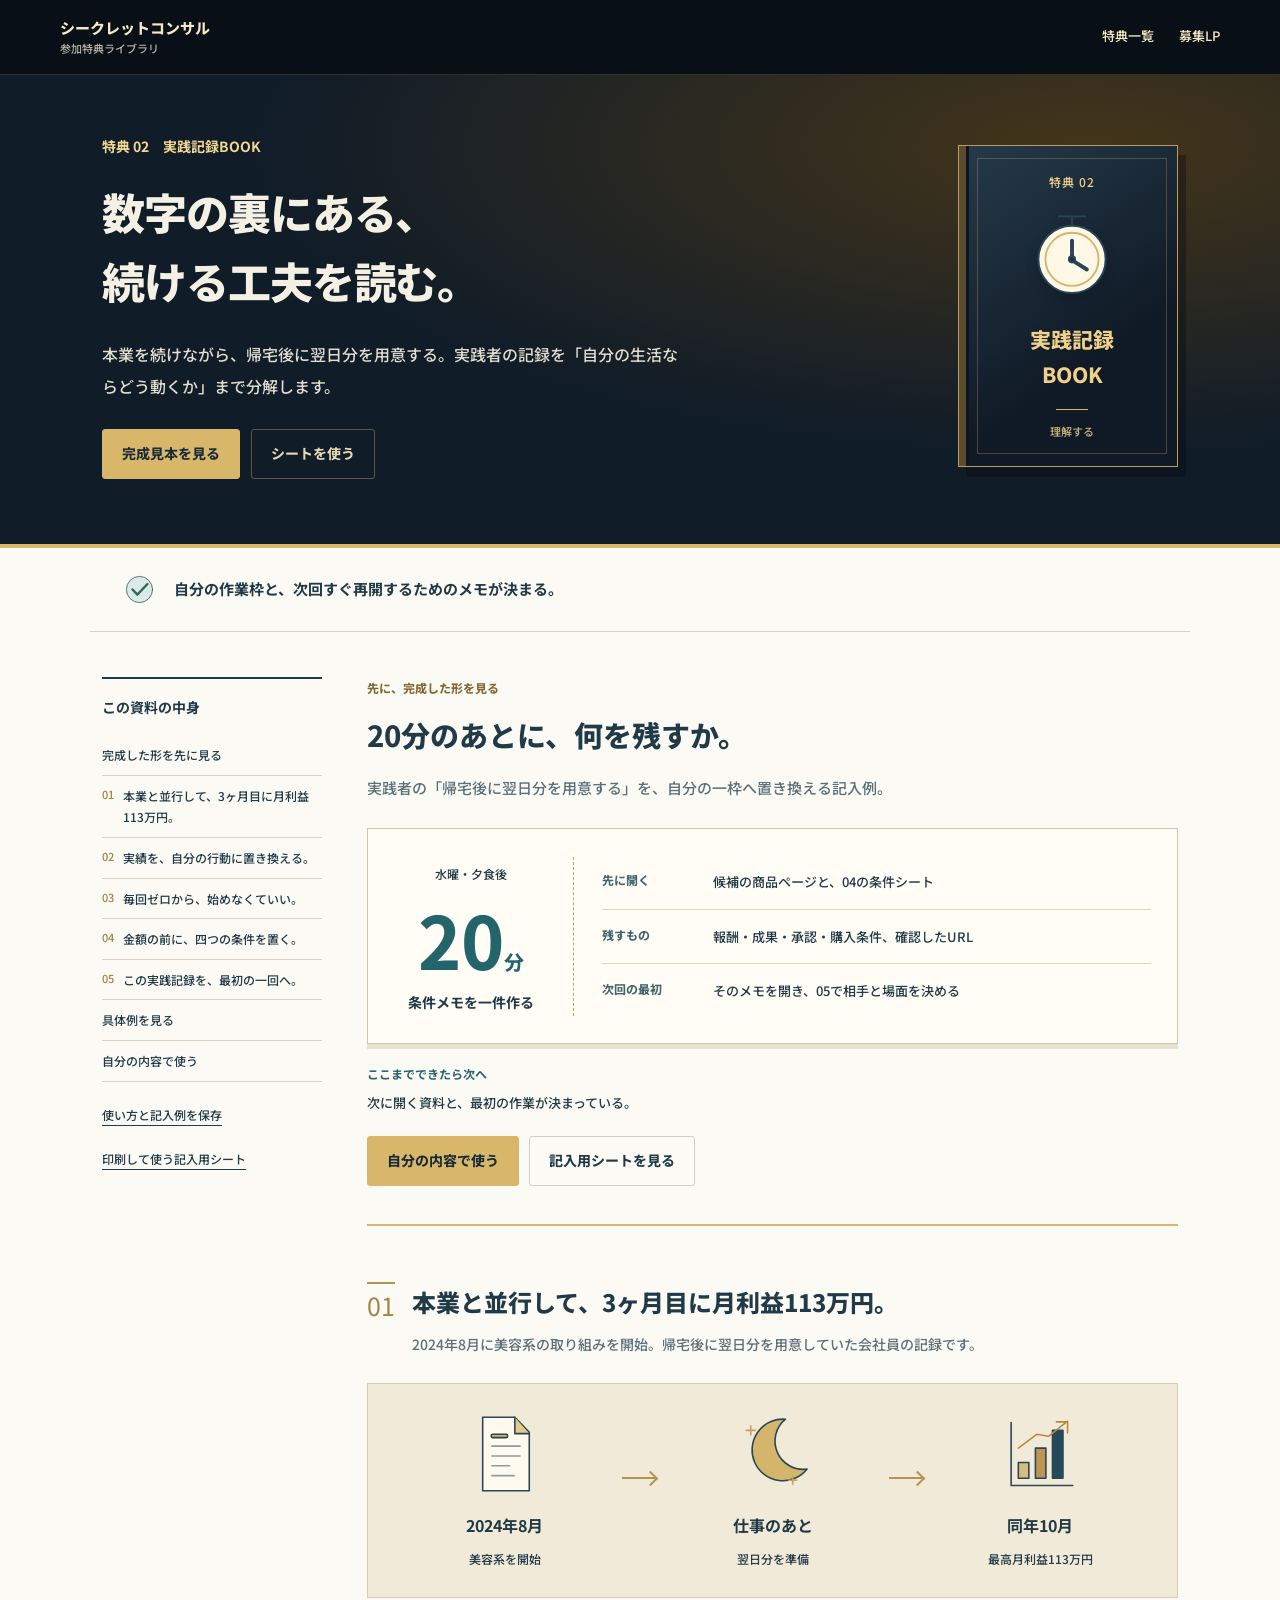
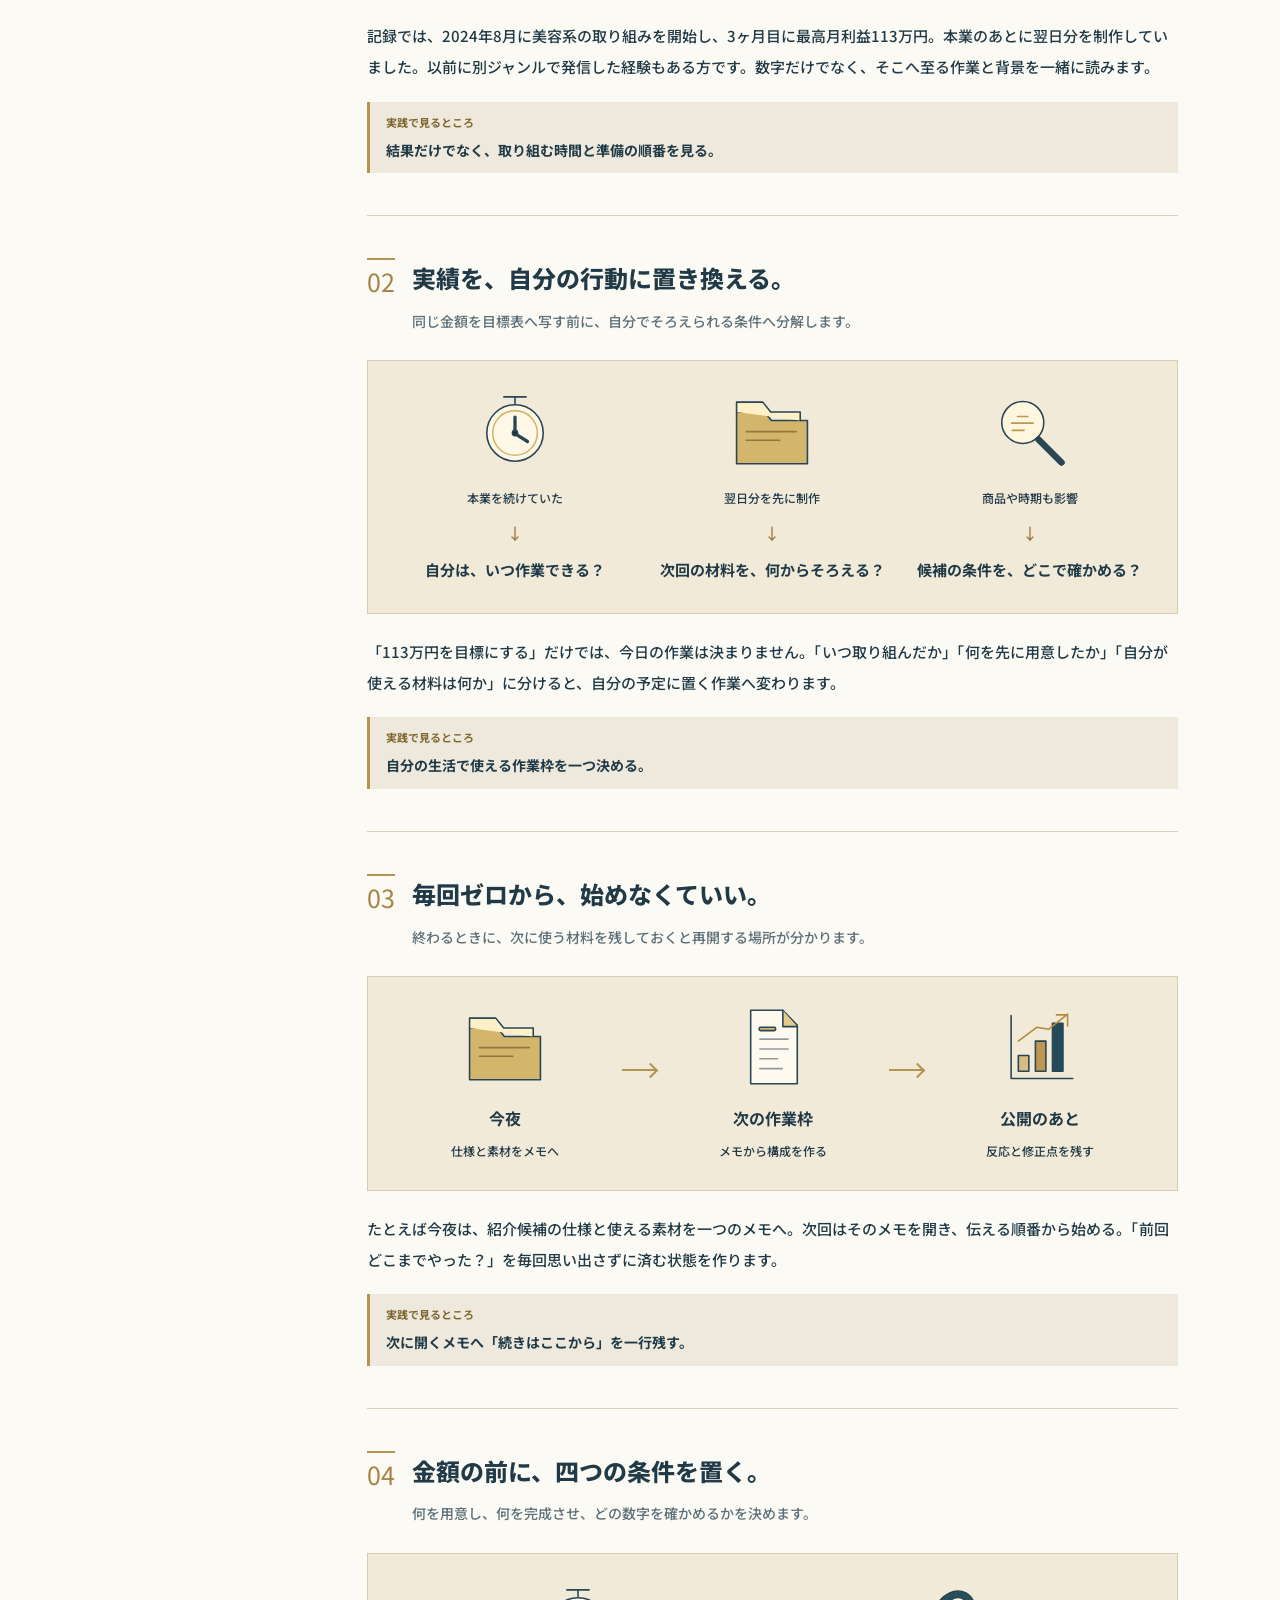
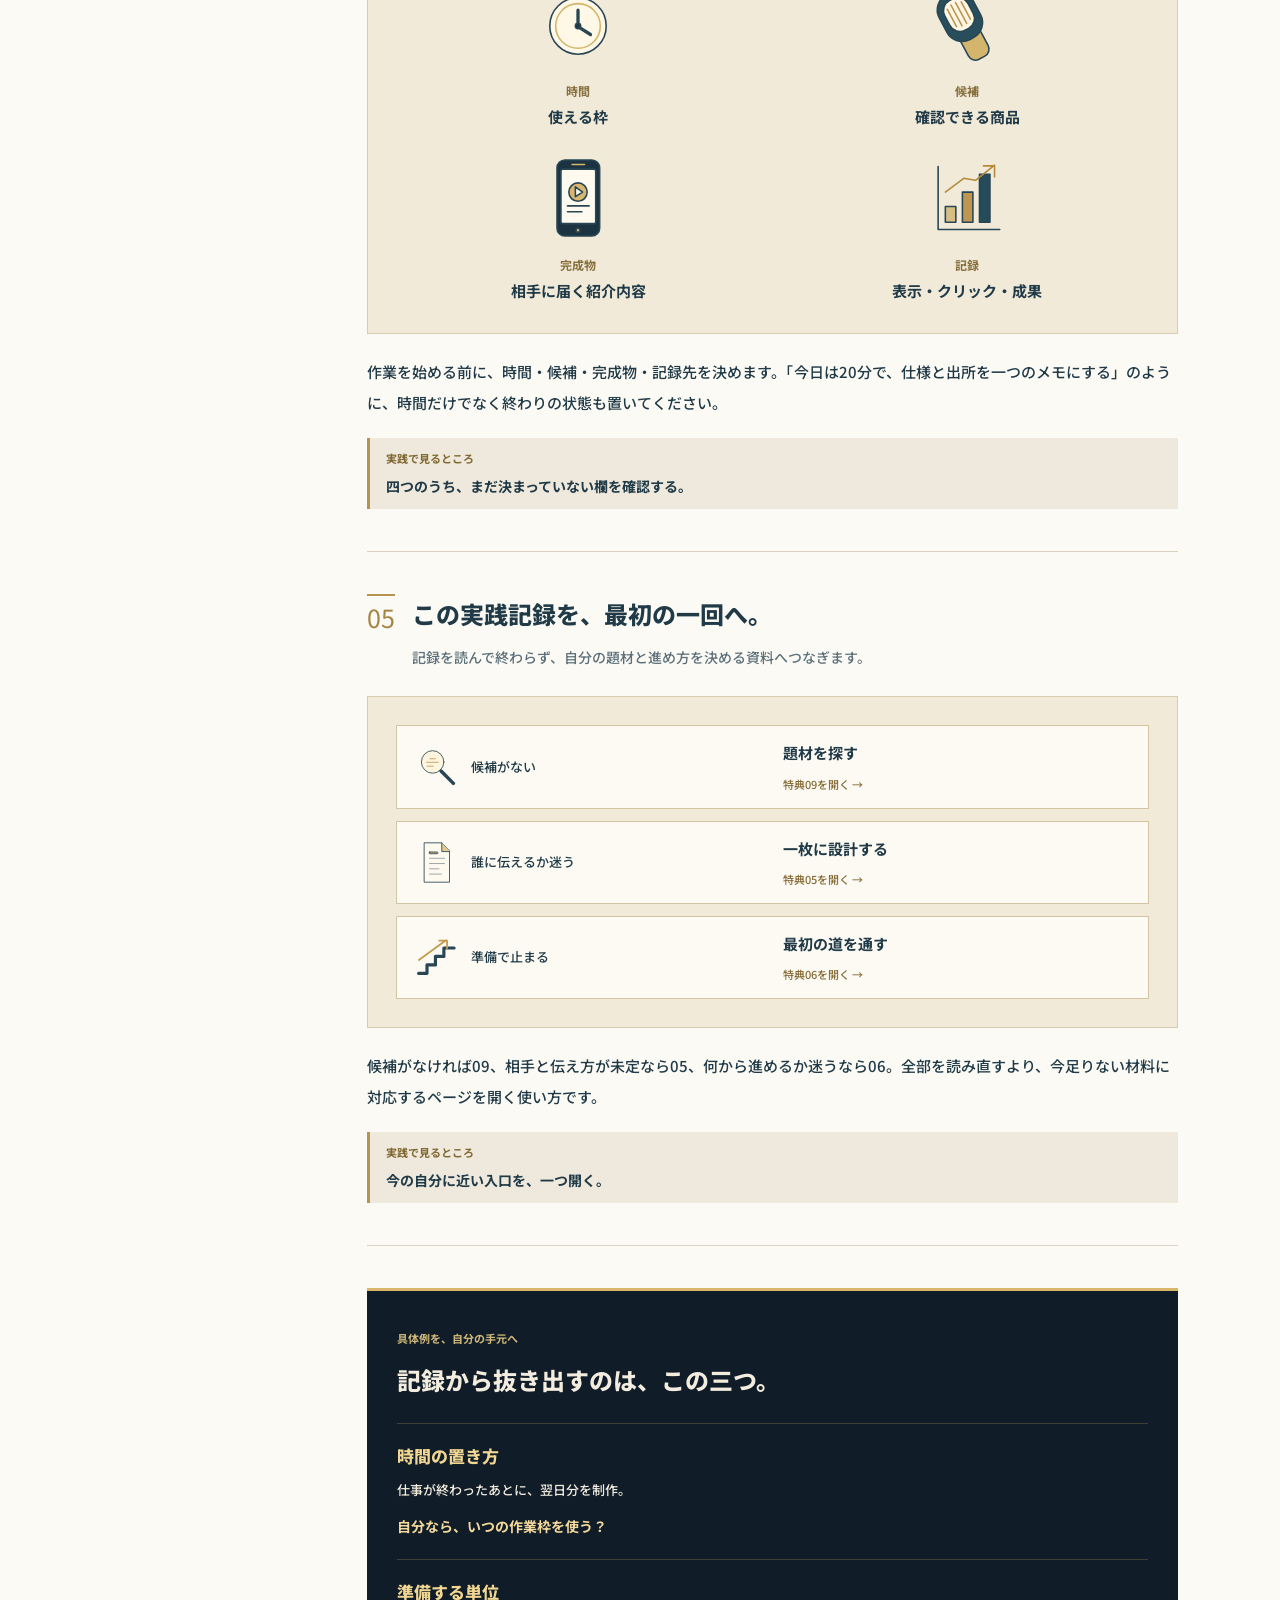
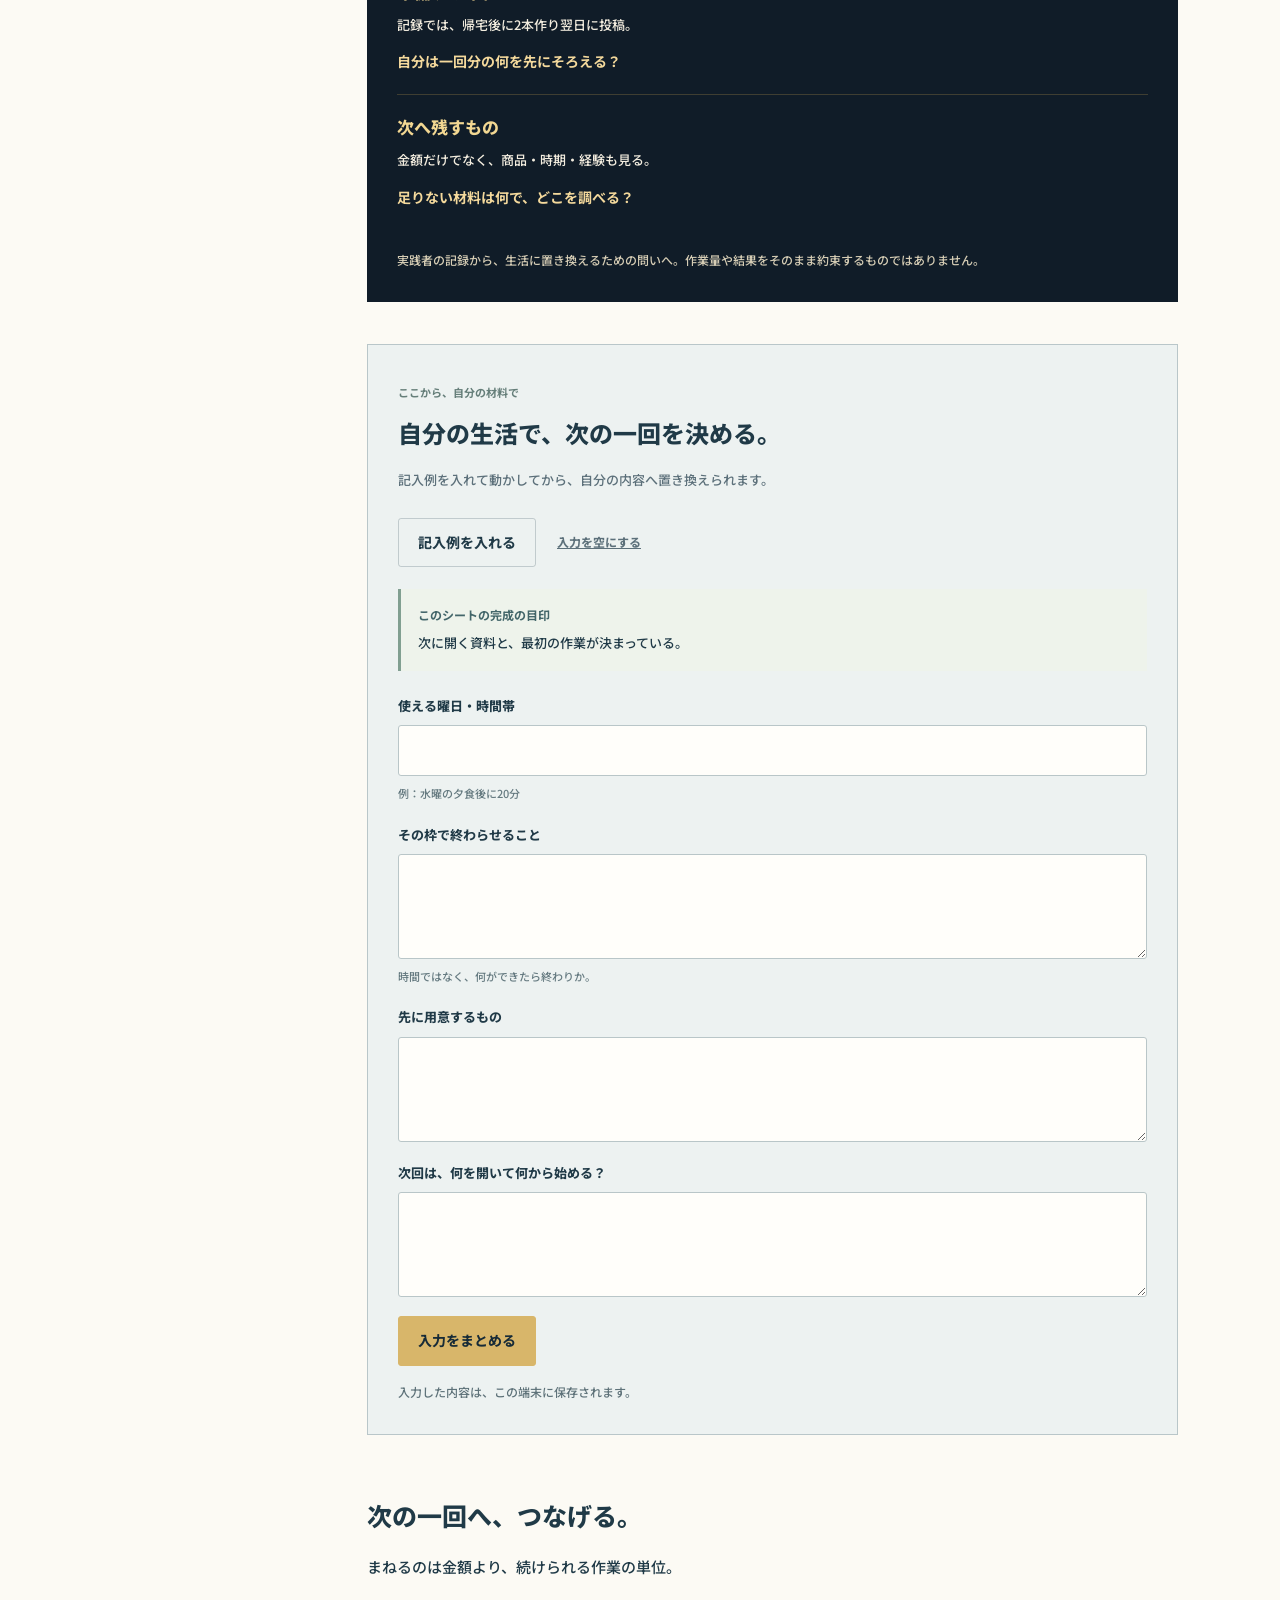
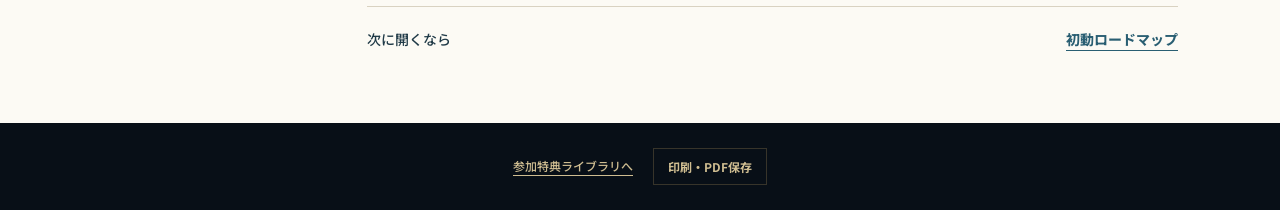
==== commit a782cda4: "Improve bonus guides with finished examples and printable worksheets" ====
--- a/02.html
+++ b/02.html
@@ -1 +1,3 @@
-<!doctype html><html lang="ja"><head><meta charset="utf-8"><meta name="robots" content="noindex"><meta name="viewport" content="width=device-width,initial-scale=1"><link rel="icon" href="data:,"><title>たった3ヶ月で月113万を生み出した極意｜参加特典</title><link rel="stylesheet" href="bonus.css?v=22f21c10d3"></head><body class="bonus-page" data-volume="02"><header class="bonus-nav"><a href="bonuses.html" class="bonus-brand">シークレットコンサル<span>参加特典ライブラリ</span></a><nav aria-label="ページ"><a href="bonuses.html">特典一覧</a><a href="lp.html">募集LP</a></nav></header><header class="bonus-hero"><div class="bonus-hero-inner"><div><p class="volume-label">特典 02　実践記録BOOK</p><h1>数字の裏にある、<br>続ける工夫を読む。</h1><p class="bonus-lead">本業を続けながら、帰宅後に翌日分を用意する。実践者の記録を「自分の生活ならどう動くか」まで分解します。</p><div class="hero-buttons"><a class="primary" href="#lesson-1">図解から読む</a><a class="secondary" href="#practice">シートを使う</a></div></div><div class="bonus-cover cover-02"><span>特典 02</span><svg class="object object-clock" viewBox="0 0 128 128" aria-hidden="true" fill="none" stroke="#294654" stroke-width="2.4" stroke-linecap="round" stroke-linejoin="round"><circle cx="64" cy="67" r="43" fill="#fff8e7"/><circle cx="64" cy="67" r="34" stroke="#d4b56c"/><path d="M64 43v25l19 12" stroke-width="5"/><path d="M47 12h34M64 12v10"/><circle cx="64" cy="67" r="4" fill="#1c3442"/></svg><strong>実践記録<br>BOOK</strong><div class="cover-rule"></div><small>理解する</small></div></div></header><div class="gain-strip"><svg class="object object-check" viewBox="0 0 128 128" aria-hidden="true" fill="none" stroke="#294654" stroke-width="2.4" stroke-linecap="round" stroke-linejoin="round"><circle cx="64" cy="64" r="43" fill="#dceae6"/><path d="M41 64l16 17 33-35" stroke="#2d6c60" stroke-width="8"/></svg><p>自分の作業枠と、次回すぐ再開するためのメモが決まる。</p></div><main class="bonus-layout"><aside class="bonus-aside"><nav aria-label="この資料の目次"><strong>この資料の中身</strong><a href="#lesson-1"><span>01</span>本業と並行して、3ヶ月目に月利益113万円。</a><a href="#lesson-2"><span>02</span>実績を、自分の行動に置き換える。</a><a href="#lesson-3"><span>03</span>毎回ゼロから、始めなくていい。</a><a href="#lesson-4"><span>04</span>金額の前に、四つの条件を置く。</a><a href="#lesson-5"><span>05</span>この実践記録を、最初の一回へ。</a><a href="#example">具体例を見る</a><a href="#practice">自分の内容で使う</a></nav><a class="download-link" href="downloads/02_使い方と記入例.txt" download>使い方と記入例を保存</a></aside><article><section class="lesson" id="lesson-1"><header class="lesson-heading"><span>01</span><div><h2>本業と並行して、3ヶ月目に月利益113万円。</h2><p>2024年8月に美容系の取り組みを開始。帰宅後に翌日分を用意していた会社員の記録です。</p></div></header><figure class="lesson-figure figure-timeline" aria-label="本業と並行して、3ヶ月目に月利益113万円。"><div class="visual-flow timeline"><div class="actor"><svg class="object object-document" viewBox="0 0 128 128" aria-hidden="true" fill="none" stroke="#294654" stroke-width="2.4" stroke-linecap="round" stroke-linejoin="round"><path d="M30 8h49l22 23v89H30z" fill="#fffaf0"/><path d="M79 8v25h22" fill="#e4ca8a"/><path d="M44 52h43m-43 15h43m-43 15h27m-27 15h34" stroke="#8f9a9e"/><rect x="43" y="34" width="25" height="5" rx="2" fill="#d4b56c"/></svg><strong>2024年8月</strong><span>美容系を開始</span></div><div class="flow-arrow"><small></small><i></i></div><div class="actor"><svg class="object object-moon" viewBox="0 0 128 128" aria-hidden="true" fill="none" stroke="#294654" stroke-width="2.4" stroke-linecap="round" stroke-linejoin="round"><path d="M83 11a47 47 0 1033 76A43 43 0 0183 11z" fill="#d4b56c"/><path d="M30 21v14m-7-7h14m57 70v12m-6-6h12" stroke="#c3a25f"/></svg><strong>仕事のあと</strong><span>翌日分を準備</span></div><div class="flow-arrow"><small></small><i></i></div><div class="actor"><svg class="object object-chart" viewBox="0 0 128 128" aria-hidden="true" fill="none" stroke="#294654" stroke-width="2.4" stroke-linecap="round" stroke-linejoin="round"><path d="M20 16v96h94"/><rect x="31" y="77" width="16" height="24" fill="#d5bd84"/><rect x="57" y="55" width="16" height="46" fill="#bf9651"/><rect x="83" y="28" width="16" height="73" fill="#254b5b"/><path d="M31 55l28-21 18 3 29-23m-17 1h17v17" stroke="#b58b3b"/></svg><strong>同年10月</strong><span>最高月利益113万円</span></div></div></figure><p class="lesson-explain">記録では、2024年8月に美容系の取り組みを開始し、3ヶ月目に最高月利益113万円。本業のあとに翌日分を制作していました。以前に別ジャンルで発信した経験もある方です。数字だけでなく、そこへ至る作業と背景を一緒に読みます。</p><p class="lesson-action"><span>実践で見るところ</span><strong>結果だけでなく、取り組む時間と準備の順番を見る。</strong></p></section><section class="lesson" id="lesson-2"><header class="lesson-heading"><span>02</span><div><h2>実績を、自分の行動に置き換える。</h2><p>同じ金額を目標表へ写す前に、自分でそろえられる条件へ分解します。</p></div></header><figure class="lesson-figure figure-translate" aria-label="実績を、自分の行動に置き換える。"><div class="translate"><div><svg class="object object-clock" viewBox="0 0 128 128" aria-hidden="true" fill="none" stroke="#294654" stroke-width="2.4" stroke-linecap="round" stroke-linejoin="round"><circle cx="64" cy="67" r="43" fill="#fff8e7"/><circle cx="64" cy="67" r="34" stroke="#d4b56c"/><path d="M64 43v25l19 12" stroke-width="5"/><path d="M47 12h34M64 12v10"/><circle cx="64" cy="67" r="4" fill="#1c3442"/></svg><span>本業を続けていた</span><i>↓</i><strong>自分は、いつ作業できる？</strong></div><div><svg class="object object-folder" viewBox="0 0 128 128" aria-hidden="true" fill="none" stroke="#294654" stroke-width="2.4" stroke-linecap="round" stroke-linejoin="round"><path d="M10 35h43l10 13h55v66H10z" fill="#d4b56c"/><path d="M10 35V20h40l12 15h45v13" fill="#fff0c7"/><path d="M25 65h76m-76 13h51" stroke="#957538"/></svg><span>翌日分を先に制作</span><i>↓</i><strong>次回の材料を、何からそろえる？</strong></div><div><svg class="object object-search" viewBox="0 0 128 128" aria-hidden="true" fill="none" stroke="#294654" stroke-width="2.4" stroke-linecap="round" stroke-linejoin="round"><circle cx="53" cy="51" r="32" fill="#fff6df"/><path d="M77 77l35 35" stroke-width="10"/><path d="M36 52h33m-24-10h16m-24 21h18" stroke="#be9756"/></svg><span>商品や時期も影響</span><i>↓</i><strong>候補の条件を、どこで確かめる？</strong></div></div></figure><p class="lesson-explain">「113万円を目標にする」だけでは、今日の作業は決まりません。「いつ取り組んだか」「何を先に用意したか」「自分が使える材料は何か」に分けると、自分の予定に置く作業へ変わります。</p><p class="lesson-action"><span>実践で見るところ</span><strong>自分の生活で使える作業枠を一つ決める。</strong></p></section><section class="lesson" id="lesson-3"><header class="lesson-heading"><span>03</span><div><h2>毎回ゼロから、始めなくていい。</h2><p>終わるときに、次に使う材料を残しておくと再開する場所が分かります。</p></div></header><figure class="lesson-figure figure-desk" aria-label="毎回ゼロから、始めなくていい。"><div class="visual-flow desk"><div class="actor"><svg class="object object-folder" viewBox="0 0 128 128" aria-hidden="true" fill="none" stroke="#294654" stroke-width="2.4" stroke-linecap="round" stroke-linejoin="round"><path d="M10 35h43l10 13h55v66H10z" fill="#d4b56c"/><path d="M10 35V20h40l12 15h45v13" fill="#fff0c7"/><path d="M25 65h76m-76 13h51" stroke="#957538"/></svg><strong>今夜</strong><span>仕様と素材をメモへ</span></div><div class="flow-arrow"><small></small><i></i></div><div class="actor"><svg class="object object-document" viewBox="0 0 128 128" aria-hidden="true" fill="none" stroke="#294654" stroke-width="2.4" stroke-linecap="round" stroke-linejoin="round"><path d="M30 8h49l22 23v89H30z" fill="#fffaf0"/><path d="M79 8v25h22" fill="#e4ca8a"/><path d="M44 52h43m-43 15h43m-43 15h27m-27 15h34" stroke="#8f9a9e"/><rect x="43" y="34" width="25" height="5" rx="2" fill="#d4b56c"/></svg><strong>次の作業枠</strong><span>メモから構成を作る</span></div><div class="flow-arrow"><small></small><i></i></div><div class="actor"><svg class="object object-chart" viewBox="0 0 128 128" aria-hidden="true" fill="none" stroke="#294654" stroke-width="2.4" stroke-linecap="round" stroke-linejoin="round"><path d="M20 16v96h94"/><rect x="31" y="77" width="16" height="24" fill="#d5bd84"/><rect x="57" y="55" width="16" height="46" fill="#bf9651"/><rect x="83" y="28" width="16" height="73" fill="#254b5b"/><path d="M31 55l28-21 18 3 29-23m-17 1h17v17" stroke="#b58b3b"/></svg><strong>公開のあと</strong><span>反応と修正点を残す</span></div></div></figure><p class="lesson-explain">たとえば今夜は、紹介候補の仕様と使える素材を一つのメモへ。次回はそのメモを開き、伝える順番から始める。「前回どこまでやった？」を毎回思い出さずに済む状態を作ります。</p><p class="lesson-action"><span>実践で見るところ</span><strong>次に開くメモへ「続きはここから」を一行残す。</strong></p></section><section class="lesson" id="lesson-4"><header class="lesson-heading"><span>04</span><div><h2>金額の前に、四つの条件を置く。</h2><p>何を用意し、何を完成させ、どの数字を確かめるかを決めます。</p></div></header><figure class="lesson-figure figure-compass" aria-label="金額の前に、四つの条件を置く。"><div class="compass"><div><svg class="object object-clock" viewBox="0 0 128 128" aria-hidden="true" fill="none" stroke="#294654" stroke-width="2.4" stroke-linecap="round" stroke-linejoin="round"><circle cx="64" cy="67" r="43" fill="#fff8e7"/><circle cx="64" cy="67" r="34" stroke="#d4b56c"/><path d="M64 43v25l19 12" stroke-width="5"/><path d="M47 12h34M64 12v10"/><circle cx="64" cy="67" r="4" fill="#1c3442"/></svg><span>時間</span><strong>使える枠</strong></div><div><svg class="object object-brush" viewBox="0 0 128 128" aria-hidden="true" fill="none" stroke="#294654" stroke-width="2.4" stroke-linecap="round" stroke-linejoin="round"><g transform="rotate(-28 64 64)"><rect x="43" y="70" width="34" height="50" rx="12" fill="#d4b56c"/><rect x="31" y="10" width="58" height="77" rx="26" fill="#294e5b"/><rect x="40" y="20" width="40" height="51" rx="17" fill="#fff7e3"/><path d="M48 30v30m8-33v36m8-36v36m8-33v30" stroke="#bd9350"/></g></svg><span>候補</span><strong>確認できる商品</strong></div><div><svg class="object object-phone" viewBox="0 0 128 128" aria-hidden="true" fill="none" stroke="#294654" stroke-width="2.4" stroke-linecap="round" stroke-linejoin="round"><rect x="32" y="6" width="65" height="116" rx="12" fill="#1c3442"/><rect x="38" y="20" width="53" height="83" rx="3" fill="#fffaf0"/><path d="M55 13h19" stroke="#d4b56c"/><path d="M48 76h33m-33 9h22"/><circle cx="64" cy="55" r="14" fill="#d7b66d"/><path d="M60 47l11 8-11 7z" fill="#fffaf0"/><circle cx="64" cy="113" r="3" fill="#d4b56c"/></svg><span>完成物</span><strong>相手に届く紹介内容</strong></div><div><svg class="object object-chart" viewBox="0 0 128 128" aria-hidden="true" fill="none" stroke="#294654" stroke-width="2.4" stroke-linecap="round" stroke-linejoin="round"><path d="M20 16v96h94"/><rect x="31" y="77" width="16" height="24" fill="#d5bd84"/><rect x="57" y="55" width="16" height="46" fill="#bf9651"/><rect x="83" y="28" width="16" height="73" fill="#254b5b"/><path d="M31 55l28-21 18 3 29-23m-17 1h17v17" stroke="#b58b3b"/></svg><span>記録</span><strong>表示・クリック・成果</strong></div></div></figure><p class="lesson-explain">作業を始める前に、時間・候補・完成物・記録先を決めます。「今日は20分で、仕様と出所を一つのメモにする」のように、時間だけでなく終わりの状態も置いてください。</p><p class="lesson-action"><span>実践で見るところ</span><strong>四つのうち、まだ決まっていない欄を確認する。</strong></p></section><section class="lesson" id="lesson-5"><header class="lesson-heading"><span>05</span><div><h2>この実践記録を、最初の一回へ。</h2><p>記録を読んで終わらず、自分の題材と進め方を決める資料へつなぎます。</p></div></header><figure class="lesson-figure figure-branch" aria-label="この実践記録を、最初の一回へ。"><div class="branch"><a href="09.html"><div><svg class="object object-search" viewBox="0 0 128 128" aria-hidden="true" fill="none" stroke="#294654" stroke-width="2.4" stroke-linecap="round" stroke-linejoin="round"><circle cx="53" cy="51" r="32" fill="#fff6df"/><path d="M77 77l35 35" stroke-width="10"/><path d="M36 52h33m-24-10h16m-24 21h18" stroke="#be9756"/></svg><span>候補がない</span></div><strong>題材を探す</strong><small>特典09を開く →</small></a><a href="05.html"><div><svg class="object object-document" viewBox="0 0 128 128" aria-hidden="true" fill="none" stroke="#294654" stroke-width="2.4" stroke-linecap="round" stroke-linejoin="round"><path d="M30 8h49l22 23v89H30z" fill="#fffaf0"/><path d="M79 8v25h22" fill="#e4ca8a"/><path d="M44 52h43m-43 15h43m-43 15h27m-27 15h34" stroke="#8f9a9e"/><rect x="43" y="34" width="25" height="5" rx="2" fill="#d4b56c"/></svg><span>誰に伝えるか迷う</span></div><strong>一枚に設計する</strong><small>特典05を開く →</small></a><a href="06.html"><div><svg class="object object-steps" viewBox="0 0 128 128" aria-hidden="true" fill="none" stroke="#294654" stroke-width="2.4" stroke-linecap="round" stroke-linejoin="round"><path d="M13 109h24V85h24V61h24V37h29" fill="none" stroke-width="9"/><path d="M14 71l77-56m-19 1h22v23" stroke="#c49a4a" stroke-width="5"/></svg><span>準備で止まる</span></div><strong>最初の道を通す</strong><small>特典06を開く →</small></a></div></figure><p class="lesson-explain">候補がなければ09、相手と伝え方が未定なら05、何から進めるか迷うなら06。全部を読み直すより、今足りない材料に対応するページを開く使い方です。</p><p class="lesson-action"><span>実践で見るところ</span><strong>今の自分に近い入口を、一つ開く。</strong></p></section><section class="worked-example" id="example"><header><span>具体例を、自分の手元へ</span><h2>記録から抜き出すのは、この三つ。</h2></header><div class="case-observations"><div><h3>時間の置き方</h3><p>仕事が終わったあとに、翌日分を制作。</p><strong>自分なら、いつの作業枠を使う？</strong></div><div><h3>準備する単位</h3><p>記録では、帰宅後に2本作り翌日に投稿。</p><strong>自分は一回分の何を先にそろえる？</strong></div><div><h3>次へ残すもの</h3><p>金額だけでなく、商品・時期・経験も見る。</p><strong>足りない材料は何で、どこを調べる？</strong></div></div><p class="example-note">実践者の記録から、生活に置き換えるための問いへ。作業量や結果をそのまま約束するものではありません。</p></section><section class="practice" id="practice"><header><span>ここから、自分の材料で</span><h2>自分の生活で、次の一回を決める。</h2><p>記入例を入れて動かしてから、自分の内容へ置き換えられます。</p></header><form data-tool="plan" data-volume="02"><div class="form-toolbar"><button type="button" class="secondary" data-example>記入例を入れる</button><button type="button" class="quiet" data-clear>入力を空にする</button></div><label class="field"><span>使える曜日・時間帯</span><input type="text" name="slot" value="" ><small>例：水曜の夕食後に20分</small></label><label class="field"><span>その枠で終わらせること</span><textarea name="finish" rows="3" ></textarea><small>時間ではなく、何ができたら終わりか。</small></label><label class="field"><span>先に用意するもの</span><textarea name="materials" rows="3" ></textarea></label><label class="field"><span>次回は、何を開いて何から始める？</span><textarea name="restart" rows="3" ></textarea></label><button type="submit" class="primary">入力をまとめる</button><p class="tool-status" data-tool-status role="status">入力した内容は、この端末に保存されます。</p><div class="output-panel" hidden><h3>作成した内容</h3><textarea data-output rows="12" aria-label="作成した内容"></textarea><div class="output-actions"><button type="button" class="secondary" data-copy>コピー</button><button type="button" class="secondary" data-download>テキストで保存</button></div></div></form></section><section class="lesson-finish"><h2>次の一回へ、つなげる。</h2><p>まねるのは金額より、続けられる作業の単位。</p><div class="next-guide"><span>次に開くなら</span><a class="text-link" href="06.html">初動ロードマップ</a></div></section></article></main><footer class="bonus-footer"><a href="bonuses.html">参加特典ライブラリへ</a><button type="button" data-print>印刷・PDF保存</button></footer><script src="bonus-data.js?v=03186ffb53"></script><script src="bonus.js?v=e634a9c1c7"></script></body></html>+<!DOCTYPE html>
+
+<html lang="ja"><head><meta charset="utf-8"><meta content="noindex" name="robots"><meta content="width=device-width,initial-scale=1" name="viewport"><link href="data:," rel="icon"><title>たった3ヶ月で月113万を生み出した極意｜参加特典</title><link href="bonus.css?v=c3b910244a" rel="stylesheet"></head><body class="bonus-page" data-volume="02"><header class="bonus-nav"><a class="bonus-brand" href="bonuses.html">シークレットコンサル<span>参加特典ライブラリ</span></a><nav aria-label="ページ"><a href="bonuses.html">特典一覧</a><a href="lp.html">募集LP</a></nav></header><header class="bonus-hero"><div class="bonus-hero-inner"><div><p class="volume-label">特典 02　実践記録BOOK</p><h1>数字の裏にある、<br>続ける工夫を読む。</h1><p class="bonus-lead">本業を続けながら、帰宅後に翌日分を用意する。実践者の記録を「自分の生活ならどう動くか」まで分解します。</p><div class="hero-buttons"><a class="primary" href="#finished">完成見本を見る</a><a class="secondary" href="#practice">シートを使う</a></div></div><div class="bonus-cover cover-02"><span>特典 02</span><svg aria-hidden="true" class="object object-clock" fill="none" stroke="#294654" stroke-linecap="round" stroke-linejoin="round" stroke-width="2.4" viewbox="0 0 128 128"><circle cx="64" cy="67" fill="#fff8e7" r="43"></circle><circle cx="64" cy="67" r="34" stroke="#d4b56c"></circle><path d="M64 43v25l19 12" stroke-width="5"></path><path d="M47 12h34M64 12v10"></path><circle cx="64" cy="67" fill="#1c3442" r="4"></circle></svg><strong>実践記録<br>BOOK</strong><div class="cover-rule"></div><small>理解する</small></div></div></header><div class="gain-strip"><svg aria-hidden="true" class="object object-check" fill="none" stroke="#294654" stroke-linecap="round" stroke-linejoin="round" stroke-width="2.4" viewbox="0 0 128 128"><circle cx="64" cy="64" fill="#dceae6" r="43"></circle><path d="M41 64l16 17 33-35" stroke="#2d6c60" stroke-width="8"></path></svg><p>自分の作業枠と、次回すぐ再開するためのメモが決まる。</p></div><main class="bonus-layout"><aside class="bonus-aside"><nav aria-label="この資料の目次"><strong>この資料の中身</strong><a href="#finished">完成した形を先に見る</a><a href="#lesson-1"><span>01</span>本業と並行して、3ヶ月目に月利益113万円。</a><a href="#lesson-2"><span>02</span>実績を、自分の行動に置き換える。</a><a href="#lesson-3"><span>03</span>毎回ゼロから、始めなくていい。</a><a href="#lesson-4"><span>04</span>金額の前に、四つの条件を置く。</a><a href="#lesson-5"><span>05</span>この実践記録を、最初の一回へ。</a><a href="#example">具体例を見る</a><a href="#practice">自分の内容で使う</a></nav><a class="download-link" download href="downloads/02_使い方と記入例.txt">使い方と記入例を保存</a><a class="download-link" href="workbook.html#sheet-02">印刷して使う記入用シート</a></aside><article><section class="finished-artifact" id="finished"><header><p>先に、完成した形を見る</p><h2>20分のあとに、何を残すか。</h2><p>実践者の「帰宅後に翌日分を用意する」を、自分の一枠へ置き換える記入例。</p></header><div class="artifact-stage"><div class="session-ticket"><div class="session-time"><span>水曜・夕食後</span><strong>20<small>分</small></strong><b>条件メモを一件作る</b></div><div><dl class="artifact-rows"><div><dt>先に開く</dt><dd>候補の商品ページと、04の条件シート</dd></div><div><dt>残すもの</dt><dd>報酬・成果・承認・購入条件、確認したURL</dd></div><div><dt>次回の最初</dt><dd>そのメモを開き、05で相手と場面を決める</dd></div></dl></div></div></div><p class="done-line"><b>ここまでできたら次へ</b>次に開く資料と、最初の作業が決まっている。</p><div class="artifact-actions"><a class="primary" href="#practice">自分の内容で使う</a><a class="secondary" href="workbook.html#sheet-02">記入用シートを見る</a></div></section><section class="lesson" id="lesson-1"><header class="lesson-heading"><span>01</span><div><h2>本業と並行して、3ヶ月目に月利益113万円。</h2><p>2024年8月に美容系の取り組みを開始。帰宅後に翌日分を用意していた会社員の記録です。</p></div></header><figure aria-label="本業と並行して、3ヶ月目に月利益113万円。" class="lesson-figure figure-timeline"><div class="visual-flow timeline"><div class="actor"><svg aria-hidden="true" class="object object-document" fill="none" stroke="#294654" stroke-linecap="round" stroke-linejoin="round" stroke-width="2.4" viewbox="0 0 128 128"><path d="M30 8h49l22 23v89H30z" fill="#fffaf0"></path><path d="M79 8v25h22" fill="#e4ca8a"></path><path d="M44 52h43m-43 15h43m-43 15h27m-27 15h34" stroke="#8f9a9e"></path><rect fill="#d4b56c" height="5" rx="2" width="25" x="43" y="34"></rect></svg><strong>2024年8月</strong><span>美容系を開始</span></div><div class="flow-arrow"><small></small><i></i></div><div class="actor"><svg aria-hidden="true" class="object object-moon" fill="none" stroke="#294654" stroke-linecap="round" stroke-linejoin="round" stroke-width="2.4" viewbox="0 0 128 128"><path d="M83 11a47 47 0 1033 76A43 43 0 0183 11z" fill="#d4b56c"></path><path d="M30 21v14m-7-7h14m57 70v12m-6-6h12" stroke="#c3a25f"></path></svg><strong>仕事のあと</strong><span>翌日分を準備</span></div><div class="flow-arrow"><small></small><i></i></div><div class="actor"><svg aria-hidden="true" class="object object-chart" fill="none" stroke="#294654" stroke-linecap="round" stroke-linejoin="round" stroke-width="2.4" viewbox="0 0 128 128"><path d="M20 16v96h94"></path><rect fill="#d5bd84" height="24" width="16" x="31" y="77"></rect><rect fill="#bf9651" height="46" width="16" x="57" y="55"></rect><rect fill="#254b5b" height="73" width="16" x="83" y="28"></rect><path d="M31 55l28-21 18 3 29-23m-17 1h17v17" stroke="#b58b3b"></path></svg><strong>同年10月</strong><span>最高月利益113万円</span></div></div></figure><p class="lesson-explain">記録では、2024年8月に美容系の取り組みを開始し、3ヶ月目に最高月利益113万円。本業のあとに翌日分を制作していました。以前に別ジャンルで発信した経験もある方です。数字だけでなく、そこへ至る作業と背景を一緒に読みます。</p><p class="lesson-action"><span>実践で見るところ</span><strong>結果だけでなく、取り組む時間と準備の順番を見る。</strong></p></section><section class="lesson" id="lesson-2"><header class="lesson-heading"><span>02</span><div><h2>実績を、自分の行動に置き換える。</h2><p>同じ金額を目標表へ写す前に、自分でそろえられる条件へ分解します。</p></div></header><figure aria-label="実績を、自分の行動に置き換える。" class="lesson-figure figure-translate"><div class="translate"><div><svg aria-hidden="true" class="object object-clock" fill="none" stroke="#294654" stroke-linecap="round" stroke-linejoin="round" stroke-width="2.4" viewbox="0 0 128 128"><circle cx="64" cy="67" fill="#fff8e7" r="43"></circle><circle cx="64" cy="67" r="34" stroke="#d4b56c"></circle><path d="M64 43v25l19 12" stroke-width="5"></path><path d="M47 12h34M64 12v10"></path><circle cx="64" cy="67" fill="#1c3442" r="4"></circle></svg><span>本業を続けていた</span><i>&darr;</i><strong>自分は、いつ作業できる？</strong></div><div><svg aria-hidden="true" class="object object-folder" fill="none" stroke="#294654" stroke-linecap="round" stroke-linejoin="round" stroke-width="2.4" viewbox="0 0 128 128"><path d="M10 35h43l10 13h55v66H10z" fill="#d4b56c"></path><path d="M10 35V20h40l12 15h45v13" fill="#fff0c7"></path><path d="M25 65h76m-76 13h51" stroke="#957538"></path></svg><span>翌日分を先に制作</span><i>&darr;</i><strong>次回の材料を、何からそろえる？</strong></div><div><svg aria-hidden="true" class="object object-search" fill="none" stroke="#294654" stroke-linecap="round" stroke-linejoin="round" stroke-width="2.4" viewbox="0 0 128 128"><circle cx="53" cy="51" fill="#fff6df" r="32"></circle><path d="M77 77l35 35" stroke-width="10"></path><path d="M36 52h33m-24-10h16m-24 21h18" stroke="#be9756"></path></svg><span>商品や時期も影響</span><i>&darr;</i><strong>候補の条件を、どこで確かめる？</strong></div></div></figure><p class="lesson-explain">「113万円を目標にする」だけでは、今日の作業は決まりません。「いつ取り組んだか」「何を先に用意したか」「自分が使える材料は何か」に分けると、自分の予定に置く作業へ変わります。</p><p class="lesson-action"><span>実践で見るところ</span><strong>自分の生活で使える作業枠を一つ決める。</strong></p></section><section class="lesson" id="lesson-3"><header class="lesson-heading"><span>03</span><div><h2>毎回ゼロから、始めなくていい。</h2><p>終わるときに、次に使う材料を残しておくと再開する場所が分かります。</p></div></header><figure aria-label="毎回ゼロから、始めなくていい。" class="lesson-figure figure-desk"><div class="visual-flow desk"><div class="actor"><svg aria-hidden="true" class="object object-folder" fill="none" stroke="#294654" stroke-linecap="round" stroke-linejoin="round" stroke-width="2.4" viewbox="0 0 128 128"><path d="M10 35h43l10 13h55v66H10z" fill="#d4b56c"></path><path d="M10 35V20h40l12 15h45v13" fill="#fff0c7"></path><path d="M25 65h76m-76 13h51" stroke="#957538"></path></svg><strong>今夜</strong><span>仕様と素材をメモへ</span></div><div class="flow-arrow"><small></small><i></i></div><div class="actor"><svg aria-hidden="true" class="object object-document" fill="none" stroke="#294654" stroke-linecap="round" stroke-linejoin="round" stroke-width="2.4" viewbox="0 0 128 128"><path d="M30 8h49l22 23v89H30z" fill="#fffaf0"></path><path d="M79 8v25h22" fill="#e4ca8a"></path><path d="M44 52h43m-43 15h43m-43 15h27m-27 15h34" stroke="#8f9a9e"></path><rect fill="#d4b56c" height="5" rx="2" width="25" x="43" y="34"></rect></svg><strong>次の作業枠</strong><span>メモから構成を作る</span></div><div class="flow-arrow"><small></small><i></i></div><div class="actor"><svg aria-hidden="true" class="object object-chart" fill="none" stroke="#294654" stroke-linecap="round" stroke-linejoin="round" stroke-width="2.4" viewbox="0 0 128 128"><path d="M20 16v96h94"></path><rect fill="#d5bd84" height="24" width="16" x="31" y="77"></rect><rect fill="#bf9651" height="46" width="16" x="57" y="55"></rect><rect fill="#254b5b" height="73" width="16" x="83" y="28"></rect><path d="M31 55l28-21 18 3 29-23m-17 1h17v17" stroke="#b58b3b"></path></svg><strong>公開のあと</strong><span>反応と修正点を残す</span></div></div></figure><p class="lesson-explain">たとえば今夜は、紹介候補の仕様と使える素材を一つのメモへ。次回はそのメモを開き、伝える順番から始める。「前回どこまでやった？」を毎回思い出さずに済む状態を作ります。</p><p class="lesson-action"><span>実践で見るところ</span><strong>次に開くメモへ「続きはここから」を一行残す。</strong></p></section><section class="lesson" id="lesson-4"><header class="lesson-heading"><span>04</span><div><h2>金額の前に、四つの条件を置く。</h2><p>何を用意し、何を完成させ、どの数字を確かめるかを決めます。</p></div></header><figure aria-label="金額の前に、四つの条件を置く。" class="lesson-figure figure-compass"><div class="compass"><div><svg aria-hidden="true" class="object object-clock" fill="none" stroke="#294654" stroke-linecap="round" stroke-linejoin="round" stroke-width="2.4" viewbox="0 0 128 128"><circle cx="64" cy="67" fill="#fff8e7" r="43"></circle><circle cx="64" cy="67" r="34" stroke="#d4b56c"></circle><path d="M64 43v25l19 12" stroke-width="5"></path><path d="M47 12h34M64 12v10"></path><circle cx="64" cy="67" fill="#1c3442" r="4"></circle></svg><span>時間</span><strong>使える枠</strong></div><div><svg aria-hidden="true" class="object object-brush" fill="none" stroke="#294654" stroke-linecap="round" stroke-linejoin="round" stroke-width="2.4" viewbox="0 0 128 128"><g transform="rotate(-28 64 64)"><rect fill="#d4b56c" height="50" rx="12" width="34" x="43" y="70"></rect><rect fill="#294e5b" height="77" rx="26" width="58" x="31" y="10"></rect><rect fill="#fff7e3" height="51" rx="17" width="40" x="40" y="20"></rect><path d="M48 30v30m8-33v36m8-36v36m8-33v30" stroke="#bd9350"></path></g></svg><span>候補</span><strong>確認できる商品</strong></div><div><svg aria-hidden="true" class="object object-phone" fill="none" stroke="#294654" stroke-linecap="round" stroke-linejoin="round" stroke-width="2.4" viewbox="0 0 128 128"><rect fill="#1c3442" height="116" rx="12" width="65" x="32" y="6"></rect><rect fill="#fffaf0" height="83" rx="3" width="53" x="38" y="20"></rect><path d="M55 13h19" stroke="#d4b56c"></path><path d="M48 76h33m-33 9h22"></path><circle cx="64" cy="55" fill="#d7b66d" r="14"></circle><path d="M60 47l11 8-11 7z" fill="#fffaf0"></path><circle cx="64" cy="113" fill="#d4b56c" r="3"></circle></svg><span>完成物</span><strong>相手に届く紹介内容</strong></div><div><svg aria-hidden="true" class="object object-chart" fill="none" stroke="#294654" stroke-linecap="round" stroke-linejoin="round" stroke-width="2.4" viewbox="0 0 128 128"><path d="M20 16v96h94"></path><rect fill="#d5bd84" height="24" width="16" x="31" y="77"></rect><rect fill="#bf9651" height="46" width="16" x="57" y="55"></rect><rect fill="#254b5b" height="73" width="16" x="83" y="28"></rect><path d="M31 55l28-21 18 3 29-23m-17 1h17v17" stroke="#b58b3b"></path></svg><span>記録</span><strong>表示・クリック・成果</strong></div></div></figure><p class="lesson-explain">作業を始める前に、時間・候補・完成物・記録先を決めます。「今日は20分で、仕様と出所を一つのメモにする」のように、時間だけでなく終わりの状態も置いてください。</p><p class="lesson-action"><span>実践で見るところ</span><strong>四つのうち、まだ決まっていない欄を確認する。</strong></p></section><section class="lesson" id="lesson-5"><header class="lesson-heading"><span>05</span><div><h2>この実践記録を、最初の一回へ。</h2><p>記録を読んで終わらず、自分の題材と進め方を決める資料へつなぎます。</p></div></header><figure aria-label="この実践記録を、最初の一回へ。" class="lesson-figure figure-branch"><div class="branch"><a href="09.html"><div><svg aria-hidden="true" class="object object-search" fill="none" stroke="#294654" stroke-linecap="round" stroke-linejoin="round" stroke-width="2.4" viewbox="0 0 128 128"><circle cx="53" cy="51" fill="#fff6df" r="32"></circle><path d="M77 77l35 35" stroke-width="10"></path><path d="M36 52h33m-24-10h16m-24 21h18" stroke="#be9756"></path></svg><span>候補がない</span></div><strong>題材を探す</strong><small>特典09を開く &rarr;</small></a><a href="05.html"><div><svg aria-hidden="true" class="object object-document" fill="none" stroke="#294654" stroke-linecap="round" stroke-linejoin="round" stroke-width="2.4" viewbox="0 0 128 128"><path d="M30 8h49l22 23v89H30z" fill="#fffaf0"></path><path d="M79 8v25h22" fill="#e4ca8a"></path><path d="M44 52h43m-43 15h43m-43 15h27m-27 15h34" stroke="#8f9a9e"></path><rect fill="#d4b56c" height="5" rx="2" width="25" x="43" y="34"></rect></svg><span>誰に伝えるか迷う</span></div><strong>一枚に設計する</strong><small>特典05を開く &rarr;</small></a><a href="06.html"><div><svg aria-hidden="true" class="object object-steps" fill="none" stroke="#294654" stroke-linecap="round" stroke-linejoin="round" stroke-width="2.4" viewbox="0 0 128 128"><path d="M13 109h24V85h24V61h24V37h29" fill="none" stroke-width="9"></path><path d="M14 71l77-56m-19 1h22v23" stroke="#c49a4a" stroke-width="5"></path></svg><span>準備で止まる</span></div><strong>最初の道を通す</strong><small>特典06を開く &rarr;</small></a></div></figure><p class="lesson-explain">候補がなければ09、相手と伝え方が未定なら05、何から進めるか迷うなら06。全部を読み直すより、今足りない材料に対応するページを開く使い方です。</p><p class="lesson-action"><span>実践で見るところ</span><strong>今の自分に近い入口を、一つ開く。</strong></p></section><section class="worked-example" id="example"><header><span>具体例を、自分の手元へ</span><h2>記録から抜き出すのは、この三つ。</h2></header><div class="case-observations"><div><h3>時間の置き方</h3><p>仕事が終わったあとに、翌日分を制作。</p><strong>自分なら、いつの作業枠を使う？</strong></div><div><h3>準備する単位</h3><p>記録では、帰宅後に2本作り翌日に投稿。</p><strong>自分は一回分の何を先にそろえる？</strong></div><div><h3>次へ残すもの</h3><p>金額だけでなく、商品・時期・経験も見る。</p><strong>足りない材料は何で、どこを調べる？</strong></div></div><p class="example-note">実践者の記録から、生活に置き換えるための問いへ。作業量や結果をそのまま約束するものではありません。</p></section><section class="practice" id="practice"><header><span>ここから、自分の材料で</span><h2>自分の生活で、次の一回を決める。</h2><p>記入例を入れて動かしてから、自分の内容へ置き換えられます。</p></header><form data-tool="plan" data-volume="02"><div class="form-toolbar"><button class="secondary" data-example type="button">記入例を入れる</button><button class="quiet" data-clear type="button">入力を空にする</button></div><div class="form-guide"><b>このシートの完成の目印</b>次に開く資料と、最初の作業が決まっている。</div><label class="field"><span>使える曜日・時間帯</span><input name="slot" type="text" value><small>例：水曜の夕食後に20分</small></label><label class="field"><span>その枠で終わらせること</span><textarea name="finish" rows="3"></textarea><small>時間ではなく、何ができたら終わりか。</small></label><label class="field"><span>先に用意するもの</span><textarea name="materials" rows="3"></textarea></label><label class="field"><span>次回は、何を開いて何から始める？</span><textarea name="restart" rows="3"></textarea></label><button class="primary" type="submit">入力をまとめる</button><p class="tool-status" data-tool-status role="status">入力した内容は、この端末に保存されます。</p><div class="output-panel" hidden><h3>作成した内容</h3><div aria-live="polite" class="form-result-review" data-result-review hidden></div><textarea aria-label="作成した内容" data-output rows="12"></textarea><div class="output-actions"><button class="secondary" data-copy type="button">コピー</button><button class="secondary" data-download type="button">テキストで保存</button></div></div></form></section><section class="lesson-finish"><h2>次の一回へ、つなげる。</h2><p>まねるのは金額より、続けられる作業の単位。</p><div class="next-guide"><span>次に開くなら</span><a class="text-link" href="06.html">初動ロードマップ</a></div></section></article></main><footer class="bonus-footer"><a href="bonuses.html">参加特典ライブラリへ</a><button data-print type="button">印刷・PDF保存</button></footer><script src="bonus-data.js?v=c34a190ec1"></script><script src="bonus.js?v=c8cf8e21ad"></script></body></html>
--- a/bonus.css
+++ b/bonus.css
@@ -1,4 +1,4 @@
-@font-face{font-family:"Bonus Sans";src:url("assets/fonts/BonusSans-v15.woff2") format("woff2");font-style:normal;font-weight:100 900;font-display:swap}
+@font-face{font-family:"Bonus Sans";src:url("assets/fonts/BonusSans-v22.woff2") format("woff2");font-style:normal;font-weight:100 900;font-display:swap}
 :root{--ink:#203a47;--navy:#101c28;--deep:#080f17;--gold:#d8b66a;--bright:#f2d792;--paper:#fcfaf4;--soft:#f0e9d9;--line:#d9d2c1;--muted:#5c707a;--blue:#dfe9ed;--green:#286b5b}
 *{box-sizing:border-box}html{scroll-behavior:smooth;scroll-padding-top:92px}body{margin:0;background:var(--paper);color:var(--ink);font:500 16px/1.9 "Bonus Sans","Yu Gothic",Meiryo,sans-serif}button,input,textarea,select,svg text{font-family:inherit}a{color:inherit}a,button{-webkit-tap-highlight-color:transparent}button{cursor:pointer}button,input,textarea{font-size:inherit}button{font-weight:700}button:focus-visible,a:focus-visible,input:focus-visible,textarea:focus-visible{outline:3px solid #40819a;outline-offset:4px}img,svg{max-width:100%}h1,h2,h3,h4,p,figure{margin:0}h1,h2,h3,h4{line-height:1.6}h1{font-size:43px;letter-spacing:-.025em;line-height:1.6;font-weight:850}h2{font-size:27px;line-height:1.65;font-weight:800}h3{font-size:19px;font-weight:800}h4{font-size:17px}button:disabled{opacity:.5;cursor:default}[hidden]{display:none!important}.object{display:block;width:84px;height:84px;flex:none}.bonus-nav{position:sticky;top:0;z-index:15;display:flex;justify-content:space-between;align-items:center;gap:15px;background:var(--deep);color:#f8e9c5;padding:16px max(24px,calc((100vw - 1160px)/2));border-bottom:1px solid #b5965640}.bonus-brand{font-size:15px;font-weight:800;text-decoration:none;line-height:1.6}.bonus-brand span{display:block;color:#b9b5a7;font-size:11px;font-weight:500}.bonus-nav nav{display:flex;gap:25px;font-size:13px;white-space:nowrap}.bonus-nav nav a{text-decoration:none}.bonus-nav nav a:hover{color:#fff}.primary,.secondary,.quiet{display:inline-flex;justify-content:center;align-items:center;min-height:46px;padding:12px 19px;border:1px solid var(--gold);text-decoration:none;font-weight:750;font-size:14px;line-height:1.7;border-radius:3px}.primary{background:var(--gold);color:#172b37}.secondary{background:transparent;color:inherit;border-color:#8899a070}.quiet{background:transparent;border-color:transparent;color:var(--muted);text-decoration:underline;font-size:12px;padding-inline:10px}.primary:hover{background:#e5c780}.secondary:hover{background:#93a9ad18}.text-link{font-weight:750;color:#295e72;text-underline-offset:5px}.hero-buttons{display:flex;flex-wrap:wrap;gap:11px;margin-top:27px}.bonus-hero{background:radial-gradient(ellipse at 85% 15%,#44351a 0,transparent 54%),var(--navy);color:#f5f0e4;border-bottom:4px solid var(--gold)}.bonus-hero-inner{display:grid;grid-template-columns:minmax(0,1fr) 220px;gap:75px;max-width:1140px;padding:58px 32px 65px;margin:auto;align-items:center}.volume-label{color:var(--bright);font-size:14px;font-weight:700;margin-bottom:18px}.bonus-lead{color:#e1ddcf;line-height:2;font-size:16px;max-width:36em;margin-top:23px}.bonus-hero .secondary{border-color:#d7bf855c;color:#e7d8b4}.bonus-cover{position:relative;display:flex;flex-direction:column;justify-content:center;align-items:center;background:linear-gradient(145deg,#263a4a,#101a26 65%);color:#f0d18b;border:1px solid #bd9c55;padding:25px 22px 24px 30px;text-align:center;aspect-ratio:3/4;box-shadow:8px 10px 0 #03080d55,inset 7px 0 0 #5b4c2f,inset 10px 0 0 #0c1620;overflow:hidden}.bonus-cover:after{content:"";position:absolute;inset:12px 10px 12px 18px;border:1px solid #bfa65c50;pointer-events:none}.bonus-cover>span{font-size:12px;display:block;letter-spacing:.1em;margin-bottom:14px}.bonus-cover .object{width:100px;height:100px;margin:0 auto 15px;filter:drop-shadow(0 6px 6px #0002)}.bonus-cover>strong{font-size:21px;line-height:1.65;font-weight:800}.cover-rule{width:32px;height:1px;background:var(--gold);margin:17px 0 11px}.bonus-cover small{font-size:11px;color:#c9b579}.cover-04,.cover-10{background:linear-gradient(145deg,#423924,#171b22 70%)}.cover-05,.cover-09{background:linear-gradient(145deg,#20454c,#10242c 70%)}.cover-07{background:linear-gradient(145deg,#3f3644,#18222f 70%)}.gain-strip{max-width:1100px;margin:0 auto;display:flex;gap:15px;align-items:center;padding:22px 30px;border-bottom:1px solid var(--line)}.gain-strip .object{width:39px;height:39px}.gain-strip p{font-size:15px;font-weight:700}.bonus-layout{max-width:1140px;margin:0 auto;display:grid;grid-template-columns:220px minmax(0,1fr);gap:45px;padding:45px 32px 65px}.bonus-aside{align-self:start;position:sticky;top:107px;font-size:12px}.bonus-aside nav{border-top:2px solid var(--ink);padding-top:15px}.bonus-aside nav>strong{font-size:14px;display:block;margin-bottom:15px}.bonus-aside nav>a{display:flex;gap:9px;text-decoration:none;padding:9px 0;border-bottom:1px solid var(--line);line-height:1.8}.bonus-aside nav>a:hover{color:#a77a2e}.bonus-aside nav>a>span{color:#a28245;flex:none;font-size:11px}.download-link{display:block;text-underline-offset:5px;font-size:12px;margin-top:22px}.bonus-layout article{min-width:0}.lesson{padding-bottom:42px;margin-bottom:42px;border-bottom:1px solid var(--line)}.lesson-heading{display:flex;gap:17px;align-items:flex-start;margin-bottom:25px}.lesson-heading>span{display:block;color:#a68443;border-top:2px solid #b59451;font-size:25px;font-weight:400;padding-top:3px;line-height:1.5;flex:none}.lesson-heading h2{font-size:24px}.lesson-heading p{font-size:14px;line-height:1.95;margin-top:10px;color:var(--muted)}.lesson-figure{position:relative;border:1px solid #d7ccb2;background:#f1ead9;padding:28px;margin:0 0 23px;overflow:hidden}.lesson-explain{font-size:15px;line-height:2.05}.lesson-action{display:flex;flex-direction:column;gap:4px;border-left:3px solid #b49450;padding:10px 16px;margin-top:19px;background:#eee9dc}.lesson-action>span{color:#806832;font-size:11px;font-weight:700}.lesson-action strong{font-size:14px;line-height:1.9}.visual-flow{display:flex;align-items:center;justify-content:center;gap:8px}.actor{text-align:center;flex:1;min-width:0}.actor .object{margin:0 auto 14px}.actor strong{display:block;font-size:16px}.actor>span{display:block;font-size:12px;line-height:1.8;margin-top:7px}.flow-arrow{flex:0 0 34px;position:relative;align-self:center;margin-top:-26px}.flow-arrow small{position:absolute;bottom:12px;font-size:10px;left:50%;transform:translateX(-50%);white-space:nowrap}.flow-arrow i{height:2px;background:#b49450;display:block;position:relative;width:100%}.flow-arrow i:after{content:"";position:absolute;right:0;top:-4px;width:9px;height:9px;border-top:2px solid #b49450;border-right:2px solid #b49450;transform:rotate(45deg)}.translate,.compass,.showcase{display:grid;grid-template-columns:repeat(3,minmax(0,1fr));gap:19px;text-align:center}.translate .object,.compass .object,.showcase .object{margin:0 auto 14px}.translate span,.compass span,.showcase span{display:block;font-size:12px}.translate strong,.compass strong,.showcase strong{display:block;font-size:15px;line-height:1.9}.translate i{display:block;color:#9c7c41;font-style:normal;margin:8px}.compass{grid-template-columns:repeat(2,minmax(0,1fr));gap:25px}.compass span{color:#87703e;font-weight:700}.showcase strong{margin-bottom:6px}.branch{display:grid;gap:12px}.branch a{display:grid;grid-template-columns:minmax(0,1fr) 1fr;gap:6px 20px;align-items:center;text-decoration:none;background:#fcfaf3;padding:13px 17px;border:1px solid #d3c5a4}.branch a>div{display:flex;align-items:center;gap:12px;grid-row:1/3}.branch .object{width:45px;height:45px}.branch span{font-size:13px}.branch strong{font-size:15px}.branch small{color:#876c37;font-size:11px}.handoff{display:grid;grid-template-columns:1fr 30px 1fr;gap:15px;align-items:center;text-align:center}.handoff .object{margin:0 auto 12px}.handoff h4{margin-bottom:12px}.handoff p{font-size:13px;border-bottom:1px solid #d1c5a8;padding:8px 0}.handoff-arrow{font-size:25px;color:#a5813b}.diagram-end{border-top:1px solid #c8ba98;text-align:center;margin-top:20px;padding-top:15px;font-size:13px;font-weight:700}.money-top{display:flex;align-items:center;justify-content:center;gap:15px}.money-top>.actor{max-width:180px}.money-top>.flow-arrow{flex-basis:80px}.commission-path{position:relative;width:75%;margin:20px 0 0 auto;padding-left:10%;text-align:center;border-left:1px dashed #b18a42}.commission-path>span{display:block;font-size:12px}.commission-path .object{width:45px;height:45px;margin:auto}.commission-path i{font-style:normal;color:#ac8538;display:block;line-height:1.5}.commission-path b{font-size:15px}.money-bottom{margin-top:8px}.money-bottom .object{width:70px;height:70px}.money-bottom .actor>span{font-size:12px}.ledger{max-width:450px;margin:auto}.ledger-start{text-align:center;display:flex;align-items:center;justify-content:center;gap:12px;padding-bottom:20px}.ledger-start .object{width:50px;height:50px}.ledger-start>span{font-size:12px}.ledger-start b{font-size:29px}.ledger b span{font-size:14px}.ledger-row,.ledger-total{display:flex;justify-content:space-between;align-items:center;gap:16px;padding:13px 0;border-top:1px solid #d1c4a7}.ledger-row>span,.ledger-total>span{font-size:12px}.ledger-row>b{font-size:22px;white-space:nowrap}.ledger-total>b{font-size:32px;white-space:nowrap}.ledger-total{border-top:2px solid #a78847;margin-top:10px}.confirmed{color:#205d50}.brush-sequence{display:grid;grid-template-columns:repeat(3,minmax(0,1fr));gap:20px;text-align:center}.brush-state .object{width:110px;height:110px;margin:0 auto 12px}.brush-state>span{display:block;font-size:10px;color:#968046}.brush-state b{display:block;font-size:15px;margin:6px 0}.brush-state small{display:block;font-size:12px}.stairway{display:flex;flex-direction:column;gap:9px}.stair{display:grid;grid-template-columns:27px 1fr auto;align-items:center;gap:12px;padding:11px 14px;border:1px solid #c2ae7c;background:#fffaf0;margin-left:calc(var(--step)*12px)}.stair>b{color:#a3813d;font-size:20px}.stair>span{font-size:15px;font-weight:700}.stair>small{font-size:10px;color:#806a3d}.calendar-title{display:flex;align-items:center;gap:15px;padding-bottom:19px;border-bottom:2px solid #ad8c48}.calendar-title .object{width:50px;height:50px}.calendar-title>b{font-size:17px}.calendar-title>span{font-size:12px;margin-left:auto}.calendar-title strong{font-size:22px}.calendar-row{display:grid;grid-template-columns:25px 44px 42px 1fr;gap:12px;align-items:center;padding:17px 0;border-bottom:1px solid #cfc1a4}.calendar-row>b{font-size:18px}.calendar-row>span{font-size:23px;font-weight:700}.calendar-row small{font-size:10px;margin-left:3px}.calendar-row>strong{font-size:14px}.calendar-row p{font-size:12px}.figure-note{font-size:11px;color:#6f725f;margin-top:15px;line-height:1.9}.pipeline{display:grid;grid-template-columns:1fr 110px 1fr;gap:15px;align-items:center;text-align:center}.pipeline-stage>.object{margin:13px auto}.pipeline-stage>span{font-size:11px}.pipeline-stage p{font-size:12px;margin-top:8px}.lock-gate .object{width:48px;height:48px;margin:0 auto 10px}.lock-gate b{font-size:12px;display:block}.market-zoom{padding:0}.zoom-wide{border:1px solid #b09864;padding:18px;background:#faf3e3}.zoom-wide>span,.zoom-middle>span{display:block;font-size:11px}.zoom-wide>b,.zoom-middle>b{display:block;font-size:21px}.zoom-middle{border:1px solid #b59b5d;background:#e8dfc4;padding:16px;margin:15px 0 0 28px}.zoom-close{display:flex;gap:18px;align-items:center;background:#1d3d4b;color:#f9f0d6;padding:18px;margin-top:15px}.zoom-close .object{width:80px;height:80px}.zoom-close span{font-size:10px;display:block;color:#e5c989}.zoom-close strong{font-size:20px}.zoom-close p{font-size:11px;margin-top:8px}.ratio-pair{display:grid;grid-template-columns:1fr 1fr;gap:20px;text-align:center}.ratio-sheet{padding:18px;background:#fffaf0;border:1px solid #d1c19c}.ratio-sheet>span{font-size:12px}.ratio-sheet>b{display:block;font-size:27px;margin:5px 0}.ratio-sheet b small{display:block;font-size:10px;font-weight:500}.ratio-sheet>p{font-size:13px}.ratio-sheet>strong{font-size:30px;color:#7e602a;display:block;margin-top:14px}.ratio-sheet strong small{font-size:15px}.dots{display:grid;grid-template-columns:repeat(10,1fr);gap:4px;max-width:150px;margin:17px auto 0}.dots i{display:block;aspect-ratio:1;background:#dce0da;border-radius:50%}.dots .filled{background:#225f6d}.ratio-answer{display:grid;grid-template-columns:1fr 1fr;gap:5px 20px;font-size:12px;text-align:center;margin-top:18px}.ratio-answer b{grid-column:1}.ratio-answer span{grid-column:2}.compare-visual{display:grid;grid-template-columns:1fr 1fr;gap:20px;text-align:center}.compare-visual>div{padding:18px 15px;border:1px solid #d1c2a0;background:#fdf9ed}.compare-visual>div+div{background:#e2ebe6;border-color:#9db7aa}.compare-visual>div>span{display:block;font-size:12px;font-weight:700;color:#5a665c}.compare-visual .object{margin:15px auto}.compare-visual p{font-size:14px;line-height:1.95;text-align:left}.paper-example{background:#fcfaf3;padding:22px 25px;box-shadow:3px 4px 0 #c4b88f55}.paper-head{display:flex;gap:13px;align-items:center;border-bottom:2px solid #b9a16b;padding-bottom:16px}.paper-head .object{width:40px;height:40px}.paper-head b{font-size:17px}.paper-example dl{margin:0;padding:13px 0;border-bottom:1px solid #d6ceb9}.paper-example dl:last-child{border-bottom:0;padding-bottom:0}.paper-example dt{font-size:11px;color:#887347;font-weight:700}.paper-example dd{margin:5px 0 0;font-size:14px;line-height:1.9}.storyboard{display:grid;grid-template-columns:repeat(4,minmax(0,1fr));gap:12px}.story-frame{background:#fffaf0;text-align:center;padding:14px 9px;border-bottom:3px solid #b89a58}.story-frame>span{font-size:11px;line-height:1.8;display:block;min-height:38px}.story-frame .object{width:74px;height:74px;margin:12px auto}.story-frame>p{font-size:12px;line-height:1.9}.persona-zoom{text-align:center}.persona-zoom>div{padding:15px;background:#fff9eb}.persona-zoom>div>span{display:block;font-size:11px;color:#8a7240}.persona-zoom>div>strong{display:block;font-size:21px}.persona-zoom>div>p{font-size:13px}.persona-zoom .object{display:inline-block;vertical-align:middle;width:65px;height:65px;margin:10px 7px 0}.persona-zoom i{display:block;font-size:23px;font-style:normal;line-height:1.8;color:#a2813c}.zoom-answer{font-size:14px;font-weight:700}.sorting{display:grid;grid-template-columns:1fr 1fr;gap:18px}.sorting>div{background:#e0e9df;padding:19px}.sorting>div+div{background:#e4e3dd;color:#6a706c}.sorting h4{font-size:15px;margin-bottom:14px}.sorting p{font-size:13px;padding:9px 0;border-top:1px solid #bac8b555}.check-paper>div{display:flex;gap:15px;align-items:center;padding:13px 0;border-bottom:1px solid #cbbc98}.check-paper>div:last-child{border-bottom:0}.check-paper span{color:#2d7762;font-size:22px}.check-paper p{font-size:14px}.package-materials{display:flex;gap:20px;text-align:center;justify-content:center}.package-materials>div{flex:1;min-width:0}.package-materials .object{margin:0 auto 13px}.package-materials strong{display:block;font-size:15px}.package-materials span{font-size:11px;display:block;margin-top:7px}.prompt-map{display:grid;grid-template-columns:1fr 1fr;gap:10px}.prompt-map>a{display:flex;gap:12px;align-items:center;padding:14px;background:#fffaf0;text-decoration:none;border:1px solid #d3c49e}.prompt-map>a>b{font-size:26px;color:#b18d40;font-weight:400}.prompt-map strong{font-size:14px;display:block}.prompt-map span{font-size:10px;display:block}.subtitle-screen{max-width:230px;min-height:175px;background:#193d4d;margin:auto;padding:20px;text-align:center;box-shadow:8px 8px 0 #c6bb9d}.subtitle-screen .object{margin:0 auto 12px;width:90px;height:90px}.subtitle-screen strong{color:#fff4d7;font-size:14px}.subtitle-tracks{max-width:420px;margin:30px auto 0}.subtitle-tracks>div{display:flex;gap:15px;padding:12px;border-bottom:1px solid #baa77a;font-size:12px;align-items:center}.subtitle-tracks>div>span{display:block;background:#e5dbc0;padding:8px;flex:1}.subtitle-tracks>p{font-size:12px;text-align:center;margin-top:15px}.wave{letter-spacing:.05em;color:#3d6670}.search-ladder{display:grid;gap:12px}.search-ladder>div{display:grid;grid-template-columns:43px 90px 1fr;align-items:center;gap:10px;background:#fffaf0;padding:15px}.search-ladder .object{width:40px;height:40px}.search-ladder span{font-size:11px}.search-ladder strong{font-size:13px}.funnel{display:flex;flex-direction:column;gap:10px;align-items:center}.funnel>div{display:grid;grid-template-columns:23px 1fr;gap:0 13px;width:calc(100% - var(--n)*28px);padding:13px 20px;background:#fcf8e9;border:1px solid #bfa46c}.funnel>div>span{grid-row:1/3;color:#a07b35;font-size:22px}.funnel>div>strong{font-size:15px}.funnel>div>p{font-size:11px}.comparison-rules{display:grid;grid-template-columns:1fr 1fr;gap:23px;text-align:center}.comparison-rules .object{margin:0 auto 10px;width:55px;height:55px}.comparison-rules strong{display:block;font-size:15px}.comparison-rules span{display:block;font-size:11px;margin-top:5px}.balance{display:flex;gap:12px;align-items:center;text-align:center;flex-wrap:wrap;justify-content:center}.balance>div{flex:1;min-width:110px}.balance span{display:block;font-size:11px}.balance strong{display:block;font-size:24px;white-space:nowrap}.balance strong small{font-size:11px}.balance>b{color:#b29251;font-size:20px}
 .worked-example{background:var(--navy);color:#f3eddf;padding:30px;margin-bottom:42px;border-top:3px solid var(--gold)}.worked-example header{margin-bottom:24px}.worked-example header>span,.practice header>span{font-size:11px;color:#cfb879;font-weight:700}.worked-example h2,.practice h2{font-size:24px;margin-top:8px}.example-note{font-size:12px;line-height:1.9;color:#d6cdb5;margin-top:20px}.case-observations>div{border-top:1px solid #be9b5044;padding:18px 0}.case-observations h3{color:var(--bright);font-size:17px}.case-observations p{font-size:13px;margin:8px 0}.case-observations strong{font-size:14px;color:#f4d99c}.worked-lines>div{display:grid;grid-template-columns:90px 1fr;gap:18px;border-top:1px solid #bfa15b44;padding:18px 0}.worked-lines b{color:#ecd392;font-size:13px}.worked-lines p{font-size:14px;line-height:1.9}.worked-lines.deliverables>div{grid-template-columns:60px 1fr}.worked-lines.hypothesis>div{grid-template-columns:120px 1fr}.post-screens{display:grid;grid-template-columns:repeat(3,minmax(0,1fr));gap:15px}.post-screens>div{border:1px solid #7b8e95;padding:8px;background:#e6eceb;color:#203b49}.post-picture{aspect-ratio:1;background:#d1dfe1;display:grid;place-items:center}.post-picture .object{width:80px;height:80px}.post-screens>div>span{display:block;font-size:10px;color:#637880;margin:10px 4px 6px}.post-screens>div>strong{font-size:12px;line-height:1.9;display:block;margin:0 4px 6px}.request-paper{white-space:normal;background:#f4efde;color:#243f4b;padding:25px;font-size:14px;line-height:2.2;border-left:4px solid var(--gold)}.prompt-compare{display:grid;gap:16px}.prompt-compare>div{padding:18px;background:#192b38;border:1px solid #63818c44}.prompt-compare>div+div{border-color:#b69b59;background:#333226}.prompt-compare h3{font-size:14px;color:#e6d098;margin-bottom:10px}.prompt-compare p{font-size:14px;line-height:2}.reward-calculator{background:#fcfaf0;color:var(--ink);padding:22px}.calc-inputs{display:grid;grid-template-columns:1fr 1fr;gap:15px}.calc-results{margin-top:20px;border-top:2px solid #b19860}.calc-results>div{display:flex;justify-content:space-between;gap:15px;padding:13px 0;border-bottom:1px solid #d3c7aa}.calc-results span{font-size:12px}.calc-results strong{font-size:23px;white-space:nowrap}.calc-results>div:last-child{color:#296553}.practice{border:1px solid #b9c6c9;background:#edf2f1;margin-bottom:42px;padding:30px}.practice header>span{color:#657e79}.practice header>p{font-size:13px;margin-top:15px;color:var(--muted)}.practice form{margin-top:25px}.form-toolbar{display:flex;gap:10px;align-items:center;flex-wrap:wrap;margin-bottom:22px}.field{display:block;min-width:0;margin:0 0 19px}.field>span{display:block;font-size:13px;font-weight:750;line-height:1.8;margin-bottom:8px}.field input,.field textarea{display:block;width:100%;max-width:100%;background:#fffefa;color:var(--ink);border:1px solid #b9c6c8;border-radius:3px;padding:11px 12px;line-height:1.8;font-size:15px;font-weight:450}.field textarea{resize:vertical;min-height:95px}.field small{display:block;font-size:11px;color:#657a80;margin-top:7px;line-height:1.85}.form-subtitle{font-size:17px;border-top:1px solid #bdc9c9;margin:25px 0;padding-top:22px}.tool-status{font-size:12px;color:#5e7279;line-height:1.9;margin-top:15px;min-height:1.9em}.tool-status.error{color:#9b3e39;font-weight:700}.output-panel{border-top:2px solid #a5b6b7;margin-top:25px;padding-top:24px}.output-panel h3{font-size:17px;margin-bottom:13px}.output-panel textarea{display:block;width:100%;padding:17px;background:#fffefa;border:1px solid #bac9c9;font-size:14px;line-height:1.9;color:#213e4c;resize:vertical;min-height:260px}.output-actions{display:flex;gap:10px;flex-wrap:wrap;margin-top:15px}.route-progress{display:flex;align-items:center;gap:20px;padding-bottom:20px;border-bottom:1px solid #bfcac7;margin-bottom:20px}.route-progress>div{flex:none}.route-progress span{font-size:30px;font-weight:750}.route-progress p{font-size:11px}.route-progress progress{width:100%;accent-color:#3f7969;height:12px}.route-checks{display:grid;gap:9px;margin-bottom:20px}.route-checks>label{display:flex;gap:13px;padding:14px;background:#fffefa;border:1px solid #c7d1cb;cursor:pointer}.route-checks input{width:19px;height:19px;flex:none;accent-color:#276c59;margin-top:5px}.route-checks span{font-size:12px;display:block;line-height:1.9}.route-checks b{display:block;font-size:15px}.week-editor>div{display:grid;grid-template-columns:23px 80px minmax(0,1fr);gap:13px;align-items:center;padding:13px 0;border-top:1px solid #c2cecd}.week-editor .field{margin:0}.week-editor .field>span{font-size:10px}.week-editor input{padding:8px 10px}.week-editor>div>strong{font-size:18px;padding-top:21px}.week-total{font-size:15px;text-align:right;margin:17px 0 24px}.week-total strong{font-size:22px}.prompt-picker{display:grid;grid-template-columns:repeat(3,minmax(0,1fr));gap:8px;margin:22px 0}.prompt-picker button{display:flex;gap:7px;align-items:center;justify-content:center;font-size:12px;padding:12px 8px;background:#f9fcf8;border:1px solid #bbc9c6;color:#365563;border-radius:2px}.prompt-picker button[aria-pressed=true]{background:#1a3c4d;color:#f7dfad;border-color:#183646}.prompt-picker b{font-size:13px;font-weight:500}.candidate,.metrics-editor>fieldset{border:1px solid #b9c8c6;margin:0 0 23px;padding:20px 18px 0;min-width:0}.candidate legend,.metrics-editor legend{font-size:17px;font-weight:750;padding:0 8px}.metrics-editor{display:grid;grid-template-columns:1fr 1fr;gap:15px}.metrics-editor .field input{font-variant-numeric:tabular-nums}.metrics-live:not(:empty){padding:17px;background:#dce8e1;margin-bottom:25px}.metrics-live p{font-size:13px}.metrics-live strong{font-size:18px}.knowledge-check{margin-top:25px}.knowledge-check fieldset{margin:0 0 22px;padding:18px;border:1px solid #b2c5c1;min-width:0}.knowledge-check legend{font-size:15px;font-weight:750;padding:0 7px}.knowledge-check button{display:block;width:100%;text-align:left;background:#fffefa;color:var(--ink);border:1px solid #b4c7c5;padding:13px 15px;line-height:1.9;font-size:14px;margin-bottom:10px}.knowledge-check button.is-correct{background:#d6e9dd;border-color:#569575}.knowledge-check button.is-incorrect{background:#f2e2d8;border-color:#b88c70}.quiz-feedback{font-size:13px;line-height:1.95}.quiz-feedback:not(:empty){margin-top:15px}.lesson-finish{padding:18px 0 5px}.lesson-finish h2{font-size:25px}.lesson-finish>p{margin-top:17px;font-size:15px}.next-guide{display:flex;justify-content:space-between;gap:15px;border-top:1px solid var(--line);padding-top:19px;margin-top:25px;font-size:14px}.bonus-footer{background:var(--deep);color:#cfbd91;display:flex;gap:20px;justify-content:center;align-items:center;padding:25px;font-size:12px}.bonus-footer a{text-underline-offset:4px}.bonus-footer button{background:none;color:inherit;font-size:12px;border:1px solid #a18a564d;padding:9px 14px}
@@ -21,3 +21,28 @@
 @media(max-width:800px){.library-opening{grid-template-columns:minmax(0,1fr)}.library-opening>div{min-width:0}.library-books{width:100%}}
 @media(max-width:359px){.library-books{max-width:245px;padding:0}.library-books .bonus-cover{width:90px;margin-left:-17px}.library-books .bonus-cover:nth-child(2){width:105px}}
 @media print{body{background:#fff;font-size:10pt;color:#182f39}.bonus-nav,.bonus-aside,.bonus-footer,.hero-buttons,.form-toolbar,.output-actions,.primary,.secondary,.quiet,.next-guide{display:none!important}.bonus-hero{background:#fff;color:#182f39;border-bottom:2px solid #b99b54}.bonus-hero-inner{display:block;padding:10mm 0}.bonus-hero .bonus-cover{display:none}.bonus-hero h1{font-size:25pt}.bonus-lead{color:#364e58}.bonus-layout{display:block;padding:8mm 0;max-width:none}.gain-strip{padding:4mm 0}.lesson{break-inside:avoid;margin-bottom:7mm;padding-bottom:7mm}.lesson-figure{print-color-adjust:exact}.worked-example{print-color-adjust:exact}.lesson-heading h2{font-size:17pt}.lesson-explain{font-size:10pt}.practice{break-before:page}.field textarea{height:auto;min-height:20mm}.bonus-cover{print-color-adjust:exact}.library-opening{color:#182f39}.library-opening h1{font-size:28pt}.library-books{display:none}.learning-route,.live-bonus,.bonus-collection,.library-case{color:#182f39}.guide-card{break-inside:avoid;print-color-adjust:exact}.bonus-page:has(.library-opening){background:#fff}}
+
+/* 実物の見本を主役にする。承認済みの紺・金と既存本文は継続。 */
+@page{size:A4;margin:14mm}
+.finished-artifact{margin:0 0 56px;padding-bottom:38px;border-bottom:2px solid var(--gold)}
+.finished-artifact>header>p:first-child{font-size:12px;color:#80672f;font-weight:750;margin-bottom:12px}
+.finished-artifact h2{font-size:29px;line-height:1.65}.finished-artifact>header>p:last-child{font-size:15px;line-height:2;margin-top:14px;color:var(--muted)}
+.artifact-stage{margin-top:25px;background:#fffdf6;border:1px solid #d2c6a9;padding:26px;box-shadow:0 5px 0 #e7e1d2}
+.artifact-rows{margin:0}.artifact-rows>div{display:grid;grid-template-columns:96px minmax(0,1fr);gap:15px;padding:14px 0;border-bottom:1px solid #ddd5c2}.artifact-rows>div:last-child{border:0}.artifact-rows dt{font-weight:750;font-size:12px;color:#43666a}.artifact-rows dd{margin:0;font-size:13px;line-height:1.95;overflow-wrap:anywhere}
+.artifact-conclusion{padding-top:21px;margin-top:22px;border-top:1px solid #c8b989;font-size:14px;font-weight:650;line-height:2}.done-line{padding:19px 0 0;font-size:13px;line-height:1.9}.done-line b{display:block;color:#24656b;font-size:12px;margin-bottom:5px}.artifact-actions{display:flex;gap:10px;flex-wrap:wrap;margin-top:20px}
+.session-ticket{display:grid;grid-template-columns:180px minmax(0,1fr);gap:28px;align-items:center}.session-time{text-align:center;border-right:1px dashed #b8a66f;padding-right:25px}.session-time>span{font-size:12px}.session-time>strong{display:block;font-size:73px;font-weight:750;color:#24656b;line-height:1.4}.session-time small{font-size:20px}.session-time>b{font-size:14px;display:block;line-height:1.9}
+.role-map{display:grid;grid-template-columns:repeat(3,minmax(0,1fr));gap:25px;text-align:center}.role-map .object{margin:0 auto 15px}.role-map strong{display:block;font-size:17px}.role-map p{font-size:12px;margin-top:9px}
+.offer-heading{font-size:14px;color:#8b773f;border-bottom:2px solid #b9a165;padding-bottom:20px}.offer-heading>span{font-size:10px;margin-left:10px}.offer-heading strong{display:block;font-size:32px;color:var(--ink);margin-top:8px}
+.production-story{display:grid;grid-template-columns:repeat(2,minmax(0,1fr));gap:27px 22px}.story-image{background:#e8eeea;aspect-ratio:16/10;display:flex;align-items:center;justify-content:center;position:relative;border-bottom:3px solid #7da29b}.story-image .object{width:108px;height:108px}.story-image>span{position:absolute;top:10px;left:12px;color:#365e62;font-size:13px;font-weight:750}.production-story>div>b{display:block;margin-top:12px;font-size:16px}.production-story>div>p{font-size:14px;line-height:1.9;margin:7px 0}.production-story small{display:block;font-size:11px;color:#6b755f;border-top:1px solid #ded8c7;padding-top:9px}
+.completion-files>div{display:grid;grid-template-columns:29px minmax(0,1fr) auto;gap:13px;align-items:center;padding:18px 0;border-bottom:1px solid #ddd5c2}.completion-files>div:last-child{border:0}.completion-files>div>span{font-size:23px;color:#a78b46}.completion-files b{font-size:16px}.completion-files p{font-size:12px;margin-top:5px}.completion-files a{font-size:11px;min-height:38px;display:flex;align-items:center;text-underline-offset:4px;color:#24656b}
+.prep-week>div{display:grid;grid-template-columns:32px 65px minmax(0,1fr);gap:13px;align-items:center;padding:19px 0;border-bottom:1px solid #d8d1bd}.prep-week>div>b{font-size:19px}.prep-week>div>span{font-size:23px;color:#24656b;font-weight:750}.prep-week strong{font-size:16px}.prep-week p{font-size:12px;margin-top:5px}
+.output-catalog{display:grid;gap:12px}.output-catalog details{border:1px solid #d0c6ab;background:#fff}.output-catalog summary{cursor:pointer;padding:16px 19px;line-height:1.8}.output-catalog summary>span{font-size:11px;color:#436b6b;display:inline-block;margin:0 12px 6px 0}.output-catalog summary strong{font-size:15px}.output-catalog details>div{border-top:1px solid #d0c6ab;padding:20px}.output-catalog pre{margin:0 0 20px;font-family:inherit;white-space:pre-wrap;font-size:13px;line-height:2;overflow-wrap:anywhere}.output-catalog small{display:block;margin-bottom:15px;font-size:11px;color:var(--muted)}
+.research-observation{display:grid;grid-template-columns:180px minmax(0,1fr);gap:27px;align-items:center}.observation-post{background:#193c42;color:#fff5d9;padding:25px 17px;aspect-ratio:9/14;display:flex;flex-direction:column;align-items:center;justify-content:center;text-align:center}.observation-post .object{width:110px;height:110px}.observation-post>span{font-size:10px;margin:14px 0 8px;color:#b9cbc3}.observation-post>strong{font-size:18px;line-height:1.9}.observation-post>div{font-size:10px;border-top:1px solid #b3bfa455;margin-top:20px;padding-top:12px}
+.funnel-example{display:grid;grid-template-columns:1.1fr 1fr;gap:25px}.funnel-table>div{display:grid;grid-template-columns:1.1fr 1fr 1fr;gap:10px;padding:13px 0;border-bottom:1px solid #d8d0b8;align-items:center}.funnel-table>div:first-child{padding-top:0;font-size:10px;color:#526b67}.funnel-table>div>span{font-size:12px}.funnel-table strong{font-size:16px;text-align:right;font-variant-numeric:tabular-nums}.funnel-table>div:first-child>b:not(:first-child){text-align:right}.funnel-table>div:nth-child(4){background:#e5ede6}.reading-note{border-left:2px solid #b8a36e;padding-left:23px}.reading-note>span{font-size:11px;color:#43666a}.reading-note h3{font-size:23px;line-height:1.7;margin-top:12px}.reading-note p{font-size:12px;line-height:2;margin-top:12px}.reading-note>b{font-size:11px;color:#43666a;display:block;margin-top:20px}
+.library-opening .library-books{display:none}.library-opening{grid-template-columns:1fr!important;max-width:1160px;margin:auto;padding-bottom:40px!important}.library-opening h1{max-width:none}.library-opening .library-lead{max-width:43em}.library-preview{max-width:1100px;margin:0 auto 60px;padding:0 32px}.preview-heading{display:flex;justify-content:space-between;gap:25px;align-items:baseline;margin-bottom:25px}.preview-heading>a{font-size:13px;color:#ead394}.preview-grid{display:grid;grid-template-columns:repeat(3,minmax(0,1fr));gap:24px}.preview-card{display:block;text-decoration:none;background:#fcfaf2;color:var(--ink);padding:23px 20px;border-top:4px solid #b9a36d}.preview-card>p{font-size:11px;color:#58706a}.preview-card h3{font-size:20px;margin:8px 0 17px}.preview-card>span{font-size:12px;display:block;line-height:1.9;margin-top:18px}.mini-strip{display:grid;grid-template-columns:1fr 1fr;gap:8px}.mini-strip>div{background:#e5ece4;padding:10px 8px;text-align:center}.mini-strip .object{width:55px;height:55px;margin:auto}.mini-strip b{font-size:10px;display:block;margin-top:5px}.mini-output{background:#e9eee8;border-left:3px solid #527a75;padding:13px;font-size:12px;line-height:2}.mini-numbers>div{display:flex;justify-content:space-between;gap:10px;font-size:12px;padding:9px 0;border-bottom:1px solid #d4d6c6}.mini-numbers strong{font-size:18px;color:#24656b}.library-preview h2{font-size:27px}
+.form-guide{padding:15px 17px;border-left:3px solid #819f91;background:#eef3eb;margin:0 0 23px;font-size:13px;line-height:1.9}.form-guide b{display:block;font-size:12px;color:#43666a;margin-bottom:4px}.form-result-review{padding:18px;background:#e8eee7;margin-top:20px;font-size:13px}.form-result-review ul{padding-left:1.4em;margin:8px 0 0}.form-result-review p{margin-top:8px}.route-next{padding:16px;border-left:3px solid #b69c53;background:#f6f1df;margin:15px 0 22px}.route-next strong{display:block;font-size:15px}.route-next p{font-size:12px;margin-top:7px}.route-next a{font-size:12px;margin-top:9px;display:inline-block;color:#24656b}.candidate-status{border-top:1px solid #c4cdbf;padding:18px 0}.candidate-status>legend{font-size:13px;padding-right:10px}.candidate-status label{display:grid;grid-template-columns:1fr 100px;gap:13px;align-items:center;margin-bottom:12px;font-size:12px}.candidate-status select{padding:9px 6px;border:1px solid #b7bca9;background:#fff;color:var(--ink);border-radius:0;min-width:0}.funnel-live{margin:20px 0;padding:21px 17px;background:#f0eddf;border:1px solid #c9be9e}.funnel-live>h3{font-size:17px;margin-bottom:14px}.funnel-live .funnel-row{display:grid;grid-template-columns:1.15fr 1fr 1fr;gap:9px;padding:9px 0;border-bottom:1px solid #cfc9b4;font-size:12px}.funnel-live .funnel-row strong{text-align:right;font-variant-numeric:tabular-nums}.funnel-live>p{font-size:12px;margin-top:13px;line-height:1.9}.funnel-live .error{color:#8b413b}
+.workbook-opening{max-width:1000px;margin:auto;padding:45px 30px 30px}.workbook-opening h1{font-size:35px}.workbook-opening p{font-size:14px;margin:17px 0}.workbook-nav{display:flex;gap:9px;flex-wrap:wrap}.workbook-nav a{font-size:12px;border:1px solid #b8bda9;padding:7px 11px;text-decoration:none}.work-sheet{max-width:1000px;margin:0 auto 40px;background:#fffef9;padding:38px 45px;border:1px solid #d8d0bc}.work-sheet>header{border-bottom:2px solid #a88b44;padding-bottom:18px;margin-bottom:22px}.work-sheet>header>span{font-size:12px;color:#876d33}.work-sheet h2{font-size:27px;margin-top:7px}.work-sheet>header>p{font-size:13px;margin-top:9px}.writing-row{display:grid;grid-template-columns:180px 1fr;gap:20px;padding:16px 0;border-bottom:1px solid #ded9c8;min-height:86px}.writing-row>b{font-size:14px}.writing-row>b small{display:block;font-size:10px;color:#6d7b71;font-weight:500;margin-top:6px}.writing-lines{background:repeating-linear-gradient(to bottom,transparent 0,transparent 27px,#d6d9cd 28px,transparent 29px);min-height:58px}.sheet-checks{margin-top:20px;font-size:12px}.sheet-checks p{margin:8px 0}.sheet-foot{display:flex;justify-content:space-between;gap:15px;font-size:11px;margin-top:23px;color:#5d706a}
+@media(max-width:1000px){.preview-grid{grid-template-columns:1fr}.preview-card{display:grid;grid-template-columns:1fr 1fr;gap:0 22px}.preview-card>p,.preview-card>h3,.preview-card>span{grid-column:1}.preview-card>.mini-strip,.preview-card>.mini-output,.preview-card>.mini-numbers{grid-column:2;grid-row:1/4;align-self:center}.session-ticket{grid-template-columns:140px 1fr;gap:20px}.session-time{padding-right:17px}.artifact-rows>div{grid-template-columns:78px 1fr;gap:12px}.research-observation,.funnel-example{grid-template-columns:1fr}.observation-post{aspect-ratio:auto;min-height:170px;display:grid;grid-template-columns:100px 1fr;gap:0 17px;text-align:left}.observation-post .object{grid-row:1/4;width:100px}.observation-post>span,.observation-post>strong,.observation-post>div{grid-column:2}.observation-post>div{margin-top:10px}.reading-note{border-left:0;border-top:1px solid #b8a36e;padding:18px 0 0}.reading-note h3{font-size:21px}.reading-note br{display:none}}
+@media(max-width:560px){.finished-artifact{margin-bottom:35px;padding-bottom:27px}.finished-artifact h2{font-size:24px}.finished-artifact>header>p:last-child{font-size:13px}.artifact-stage{padding:20px 16px;margin-top:21px}.artifact-rows>div{grid-template-columns:70px minmax(0,1fr);gap:12px;padding:12px 0}.artifact-rows dt{font-size:11px}.artifact-rows dd{font-size:12px}.session-ticket{display:block}.session-time{display:grid;grid-template-columns:90px 1fr;border-right:0;border-bottom:1px dashed #b8a66f;padding:0 0 17px;text-align:left;gap:5px 16px}.session-time>span{grid-column:2;font-size:11px;align-self:end}.session-time>strong{grid-column:1;grid-row:1/3;font-size:55px;align-self:center}.session-time small{font-size:16px}.session-time>b{grid-column:2;font-size:13px}.role-map{gap:14px;grid-template-columns:1fr;text-align:left}.role-map>div{display:grid;grid-template-columns:58px 1fr;gap:0 15px;border-bottom:1px solid #d4d3bc;padding-bottom:15px}.role-map .object{grid-row:1/3;width:55px;height:55px;margin:0}.role-map strong{font-size:15px}.role-map p{font-size:12px;margin-top:5px}.artifact-conclusion{font-size:12px;margin-top:17px;padding-top:16px}.offer-heading strong{font-size:29px}.production-story{gap:22px 15px}.story-image .object{width:76px;height:76px}.story-image>span{font-size:10px;top:6px;left:7px}.production-story>div>b{font-size:13px;margin-top:9px}.production-story>div>p{font-size:12px}.production-story small{font-size:10px}.artifact-actions .primary,.artifact-actions .secondary{font-size:12px;padding:10px 12px}.completion-files>div{grid-template-columns:24px minmax(0,1fr);gap:10px}.completion-files a{grid-column:2;min-height:24px}.completion-files b{font-size:14px}.completion-files p{font-size:11px}.prep-week>div{grid-template-columns:23px 49px minmax(0,1fr);gap:10px;padding:15px 0}.prep-week>div>span{font-size:19px}.prep-week strong{font-size:13px}.prep-week p{font-size:11px}.output-catalog summary{padding:14px}.output-catalog summary strong{font-size:13px;display:block}.output-catalog details>div{padding:16px 13px}.output-catalog pre{font-size:12px;line-height:1.95}.output-catalog button{font-size:11px;padding:10px}.observation-post{grid-template-columns:70px minmax(0,1fr);gap:0 13px;padding:18px 13px}.observation-post .object{width:70px;height:90px}.observation-post>strong{font-size:15px}.funnel-table>div{gap:7px}.funnel-table strong{font-size:14px}.reading-note h3{font-size:20px}.reading-note p{font-size:12px}.library-preview{padding:0 22px;margin-bottom:38px}.preview-heading{display:block;margin-bottom:19px}.library-preview h2{font-size:22px}.preview-heading>a{display:inline-block;margin-top:10px;font-size:12px}.preview-card{padding:20px 16px;gap:0 17px;grid-template-columns:1fr 1.05fr}.preview-card h3{font-size:17px;margin:8px 0}.preview-card>p{font-size:10px}.preview-card>span{font-size:11px;margin-top:10px}.mini-strip{gap:6px}.mini-strip>div{padding:8px 5px}.mini-strip .object{width:43px;height:43px}.mini-strip b{font-size:9px}.mini-output{padding:10px;font-size:10px}.mini-numbers>div{font-size:10px;gap:8px;flex-wrap:wrap}.mini-numbers strong{font-size:16px}.form-guide{font-size:12px;padding:13px}.form-result-review{font-size:12px;padding:14px}.funnel-live{padding:17px 13px}.funnel-live .funnel-row{font-size:11px}.workbook-opening{padding:30px 20px}.workbook-opening h1{font-size:26px}.work-sheet{padding:26px 20px;margin:0 15px 25px}.work-sheet h2{font-size:23px}.writing-row{grid-template-columns:1fr;gap:8px}.writing-row>b{font-size:13px}.writing-row>b small{font-size:10px;display:inline;margin-left:9px}.writing-lines{min-height:80px}.sheet-foot{flex-direction:column;gap:7px}}
+@media(max-width:359px){.finished-artifact h2{font-size:21px}.artifact-stage{padding:17px 13px}.production-story{grid-template-columns:1fr}.story-image{aspect-ratio:2.5}.story-image .object{width:75px;height:75px}.production-story>div>p{font-size:13px}.production-story small{font-size:11px}.preview-card{display:block}.preview-card>.mini-strip,.preview-card>.mini-output,.preview-card>.mini-numbers{margin-top:16px}.mini-strip{grid-template-columns:repeat(4,1fr)}.mini-strip .object{width:42px;height:42px}.funnel-table strong{font-size:12px}.funnel-table>div>span{font-size:11px}}
+@media print{.finished-artifact{break-inside:avoid;print-color-adjust:exact}.artifact-stage{box-shadow:none}.artifact-actions,.preview-heading>a,.completion-files a,[data-select-prompt]{display:none!important}.library-preview{color:#18343e}.preview-grid{display:block}.preview-card{margin-bottom:8mm}.workbook-page .bonus-nav,.workbook-page .bonus-footer,.workbook-opening{display:none!important}.workbook-page{background:#fff}.workbook-page .work-sheet{width:auto;max-width:none;margin:0;padding:7mm 0;border:0;break-after:page;box-shadow:none}.workbook-page .work-sheet:last-child{break-after:auto}.workbook-page .work-sheet h2{font-size:21pt}.workbook-page .writing-row{display:grid;grid-template-columns:46mm 1fr;gap:6mm;padding:4mm 0;min-height:22mm;break-inside:avoid}.workbook-page .writing-row>b{font-size:10pt}.workbook-page .writing-row small{font-size:8pt;display:block;margin:2mm 0 0}.workbook-page .writing-lines{min-height:16mm}.workbook-page .sheet-foot{display:flex;flex-direction:row}.workbook-page .sheet-foot>a{display:none}.workbook-page .sheet-checks{font-size:9pt}.workbook-page .work-sheet>header{margin-bottom:4mm}.workbook-page .work-sheet>header>p{font-size:10pt}.workbook-page .work-sheet>header>span{font-size:9pt}}
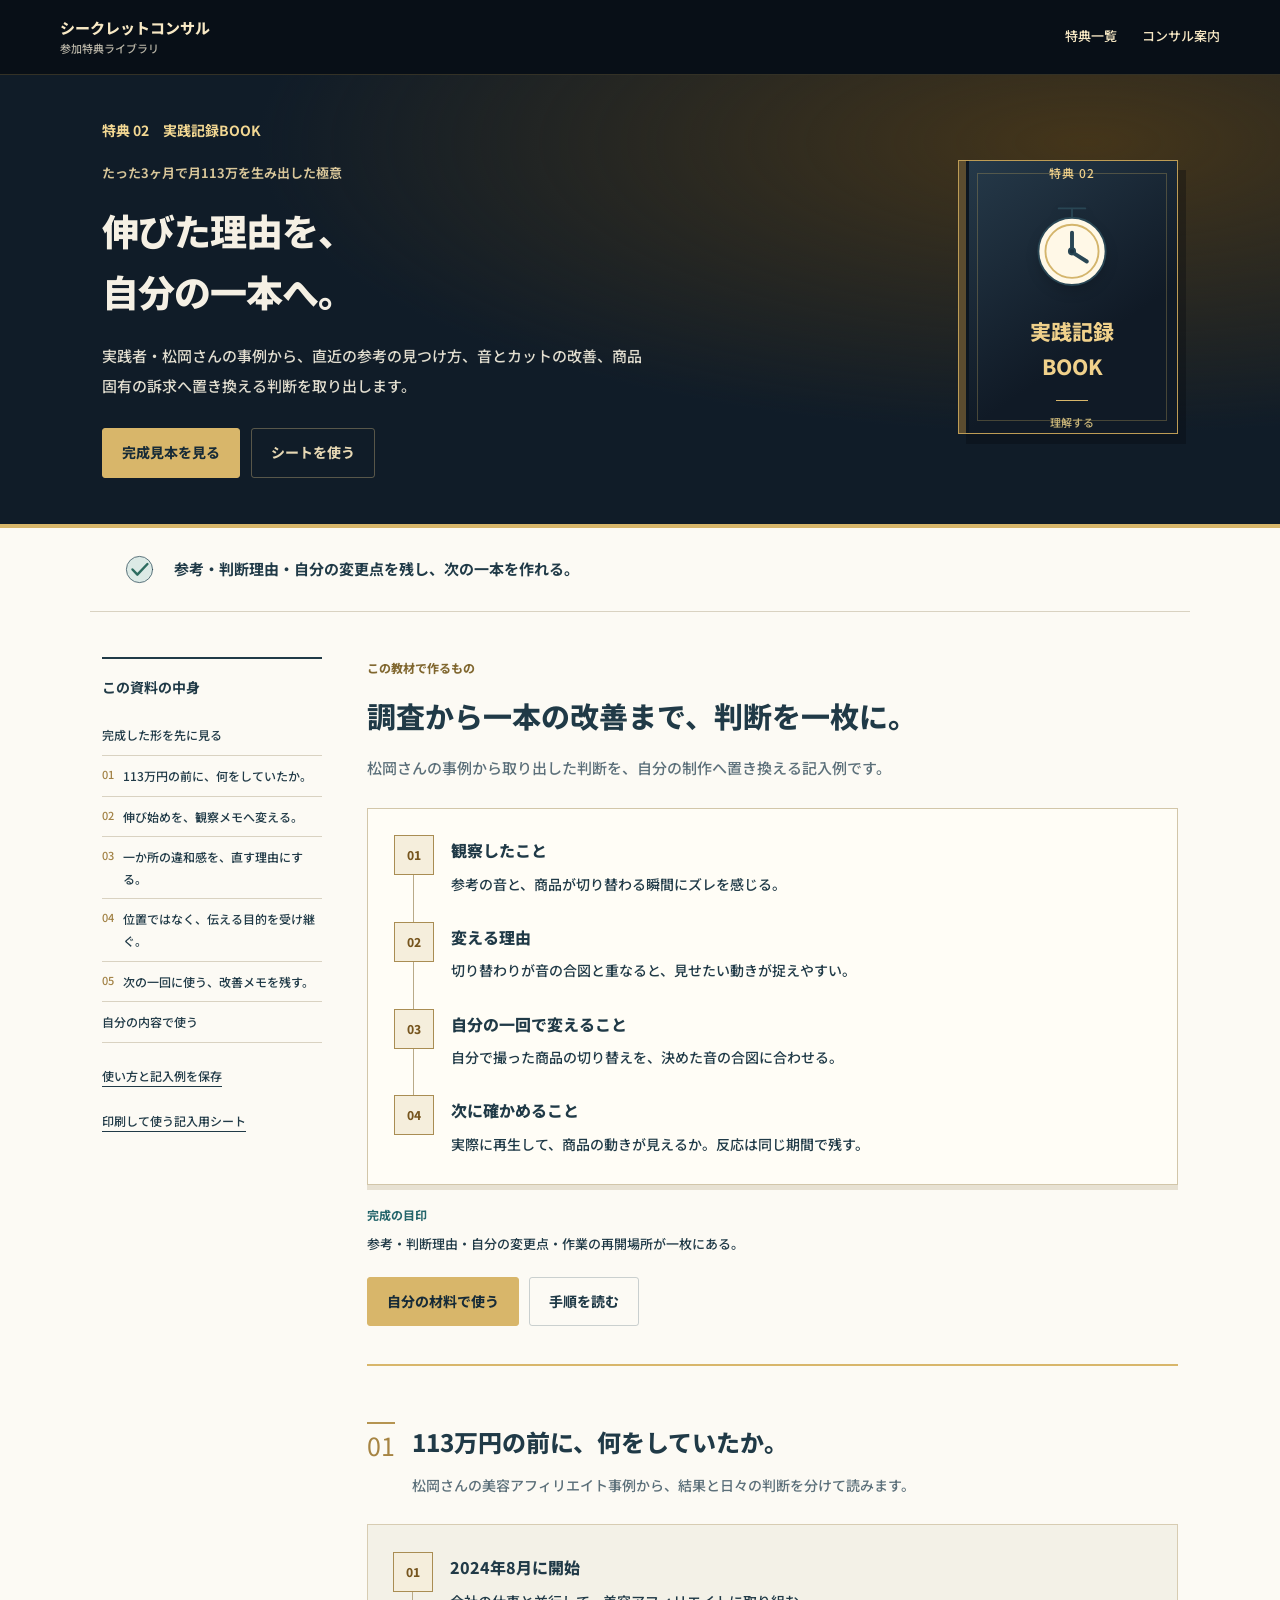
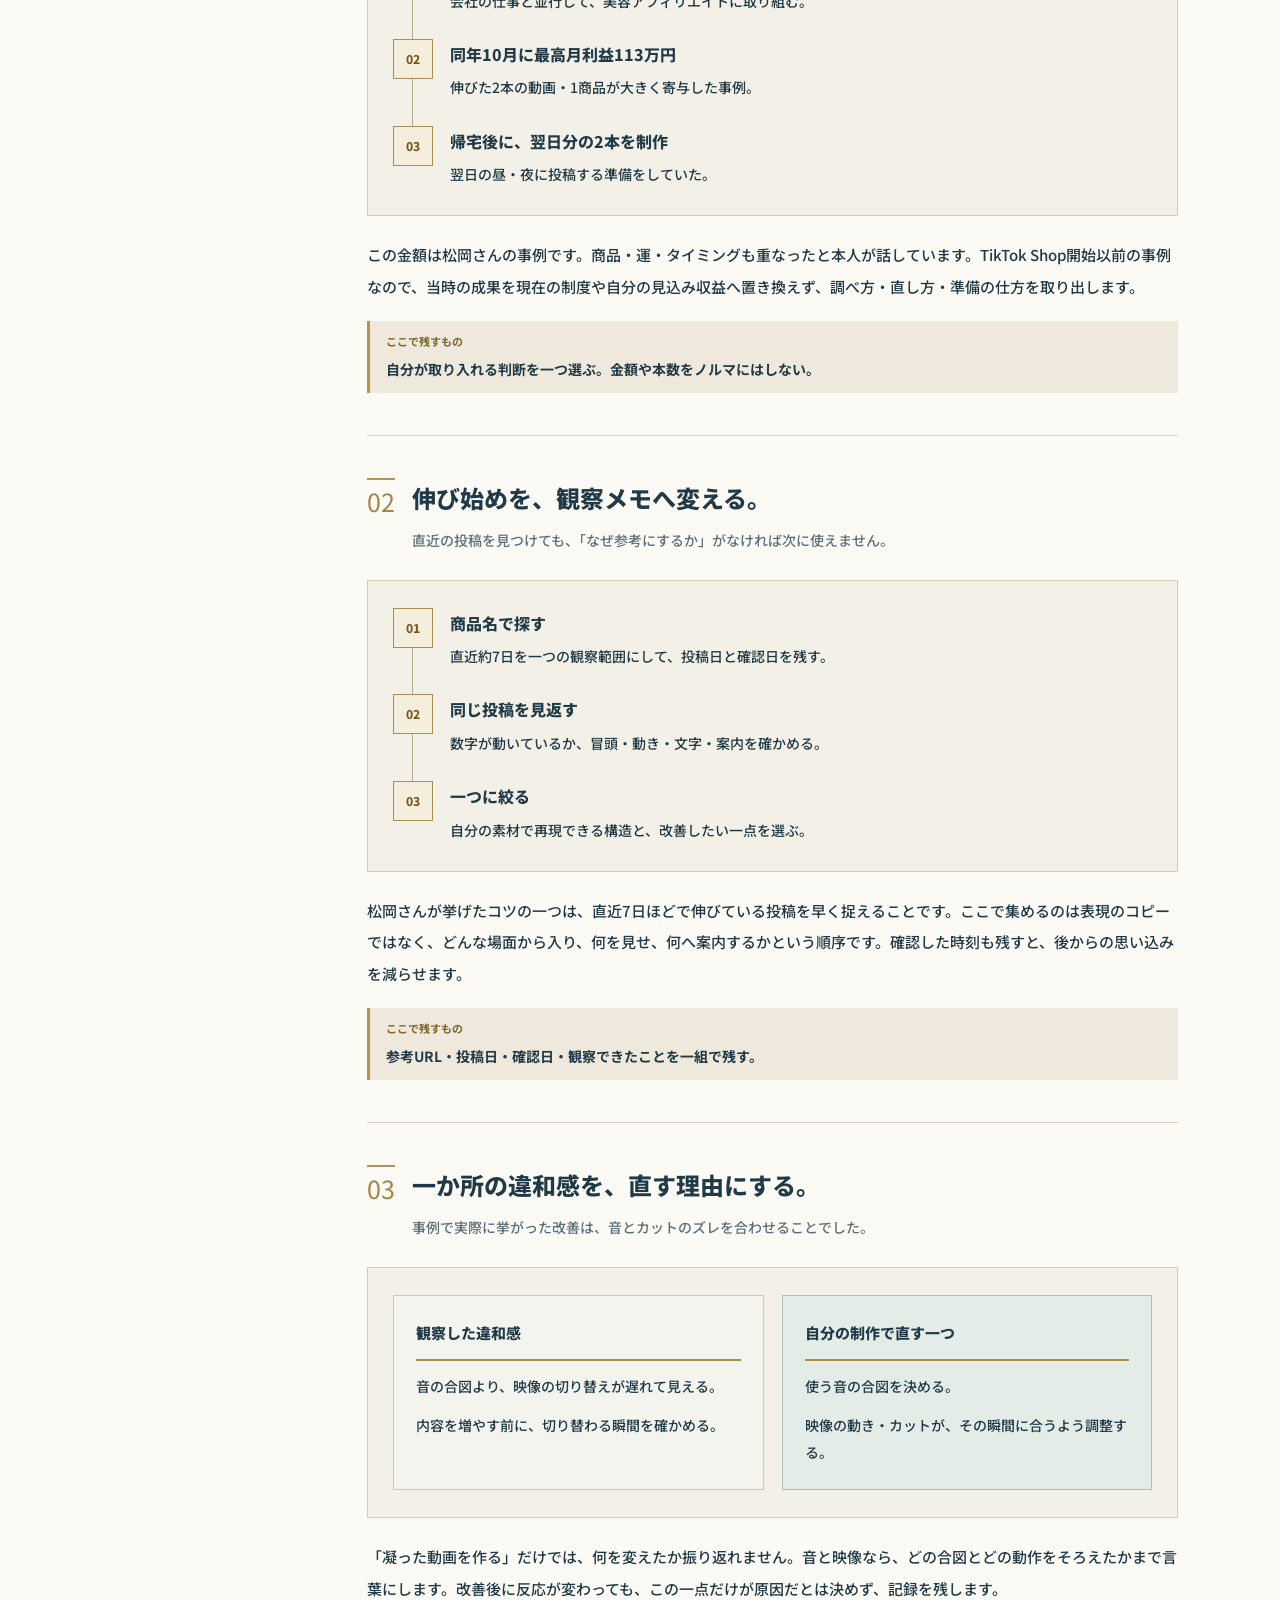
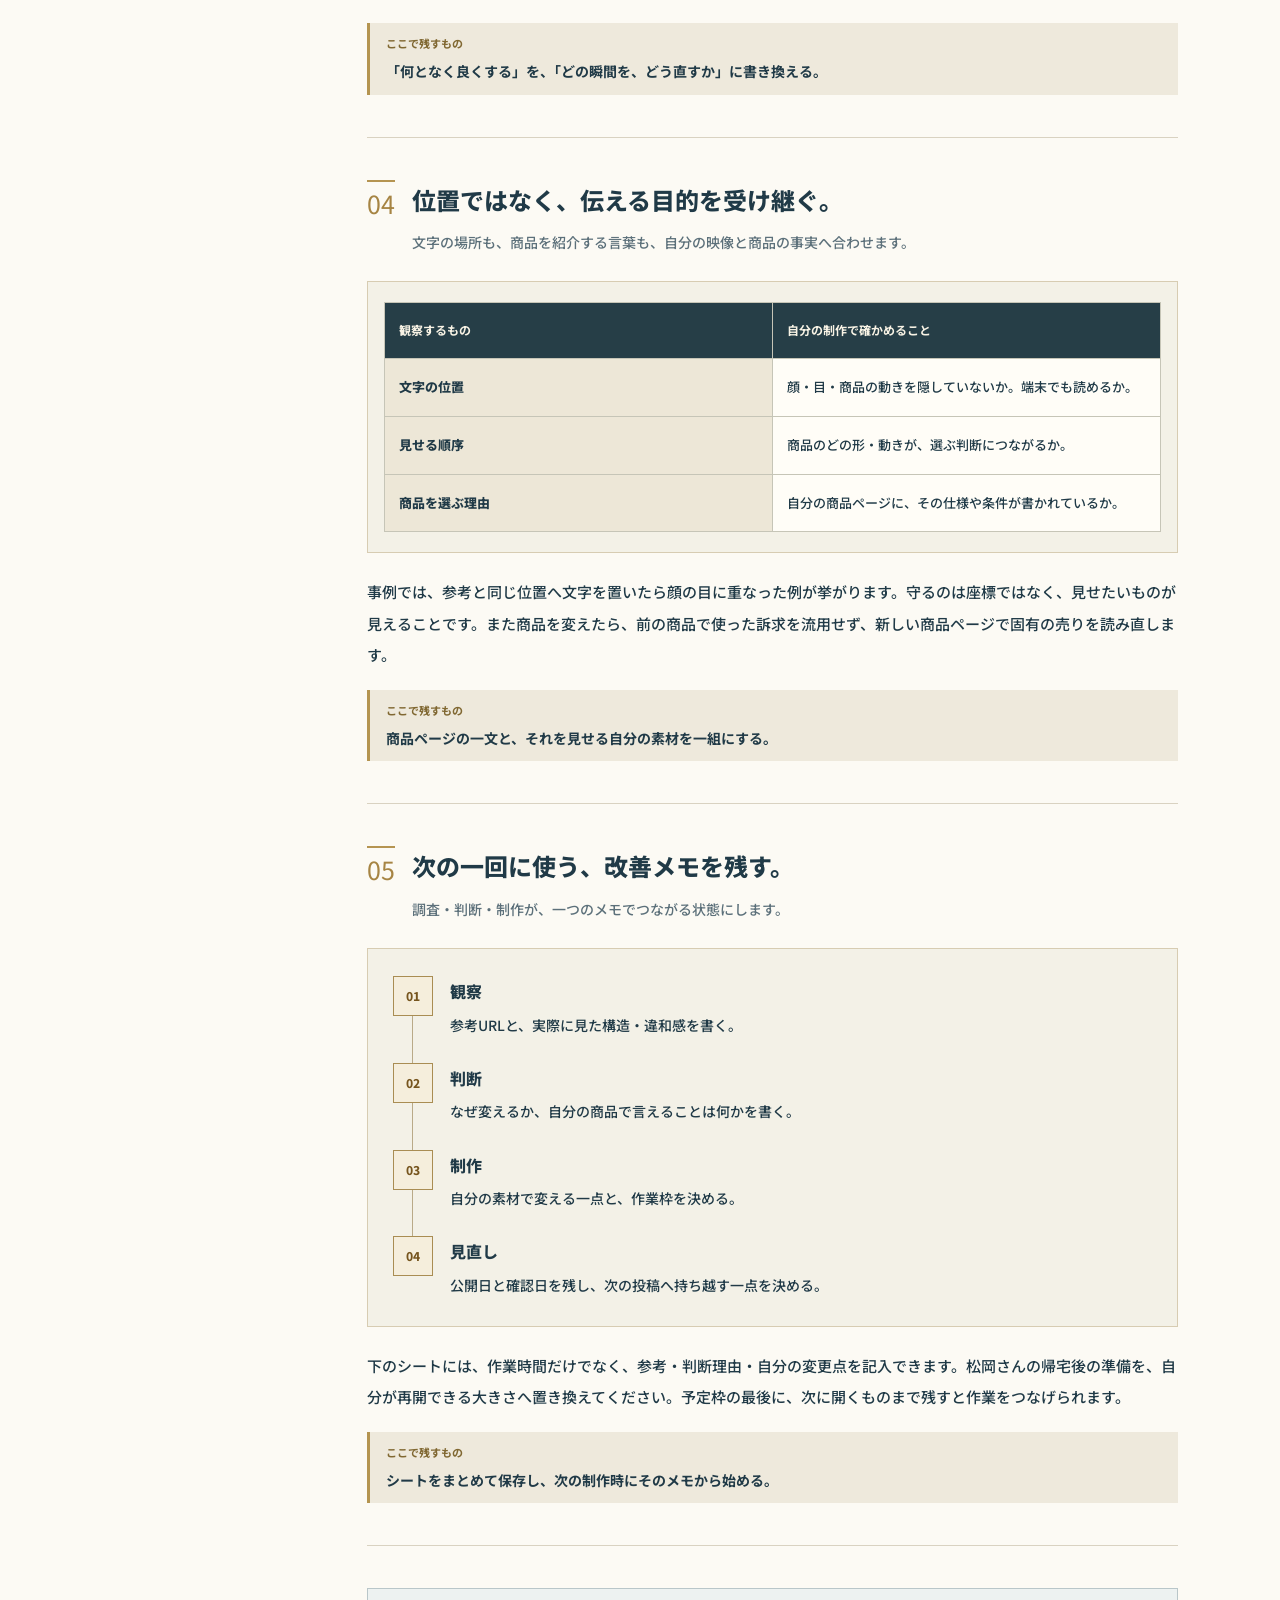
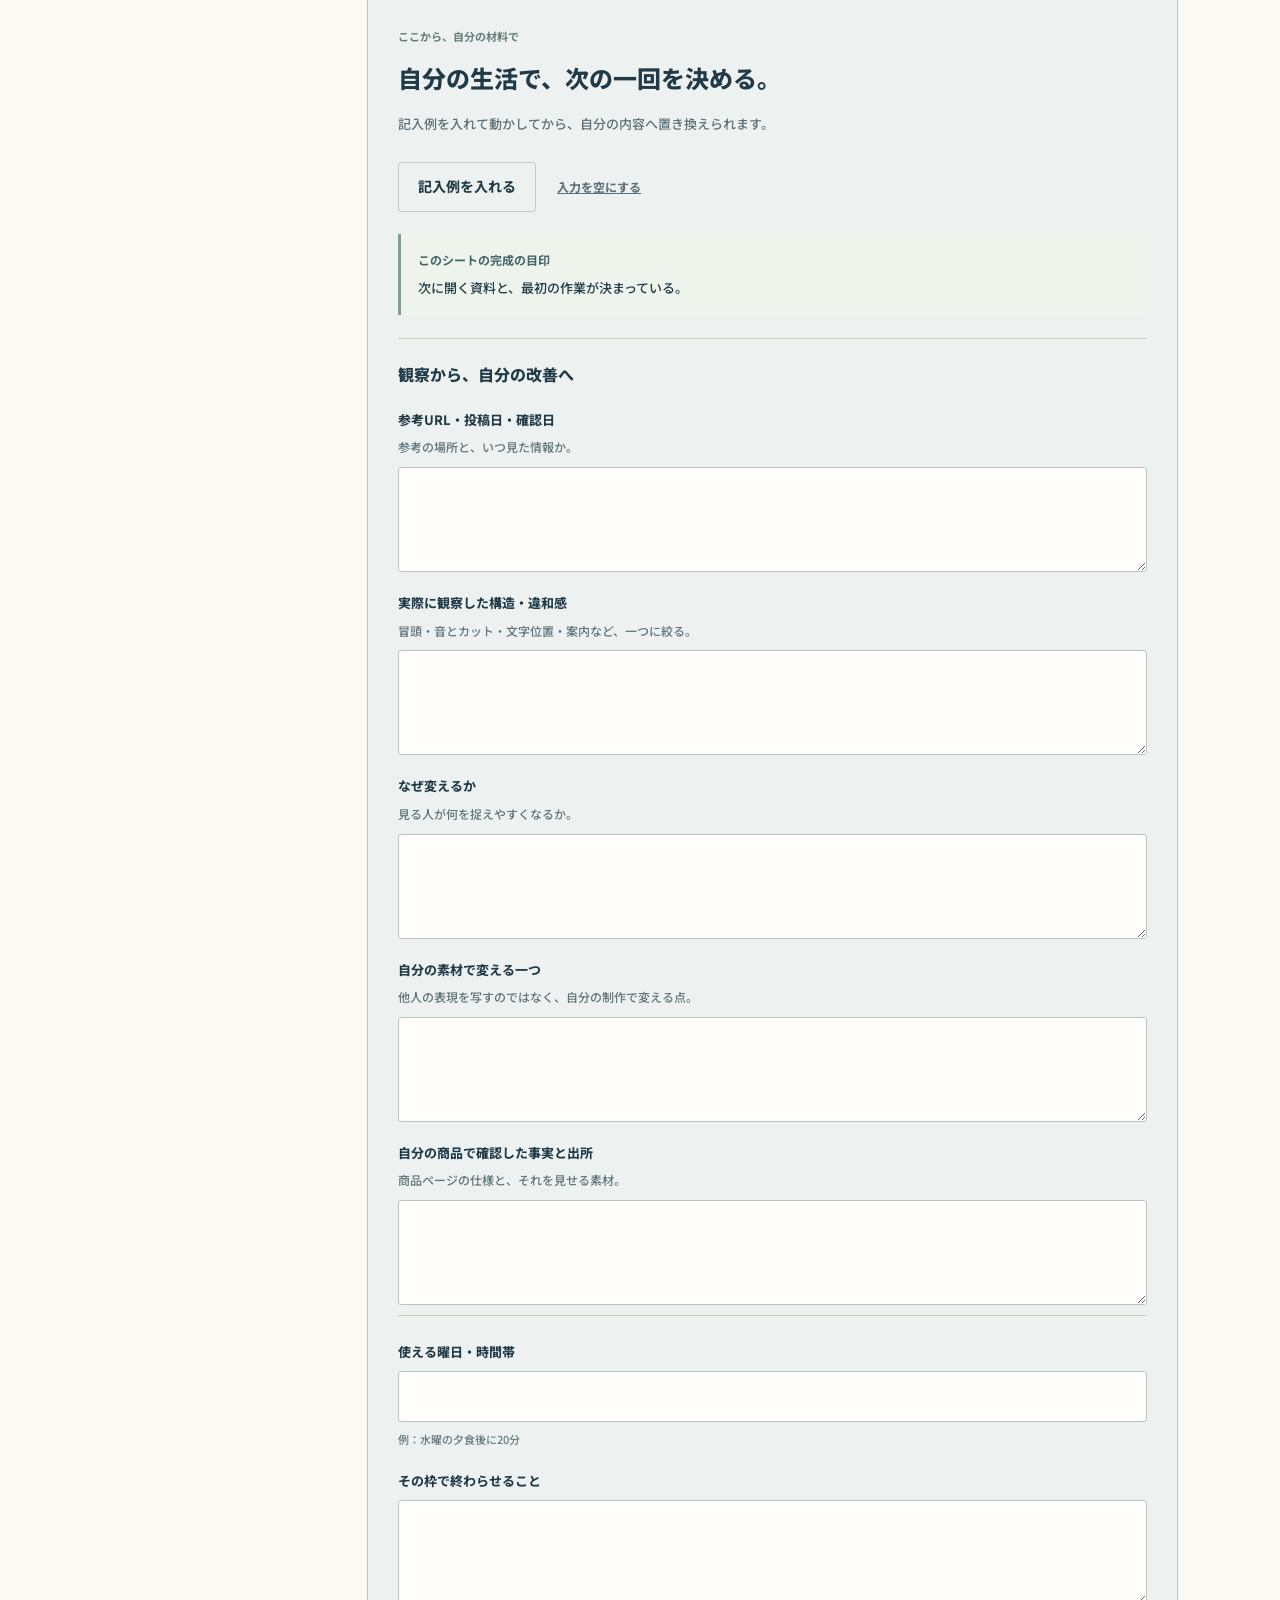
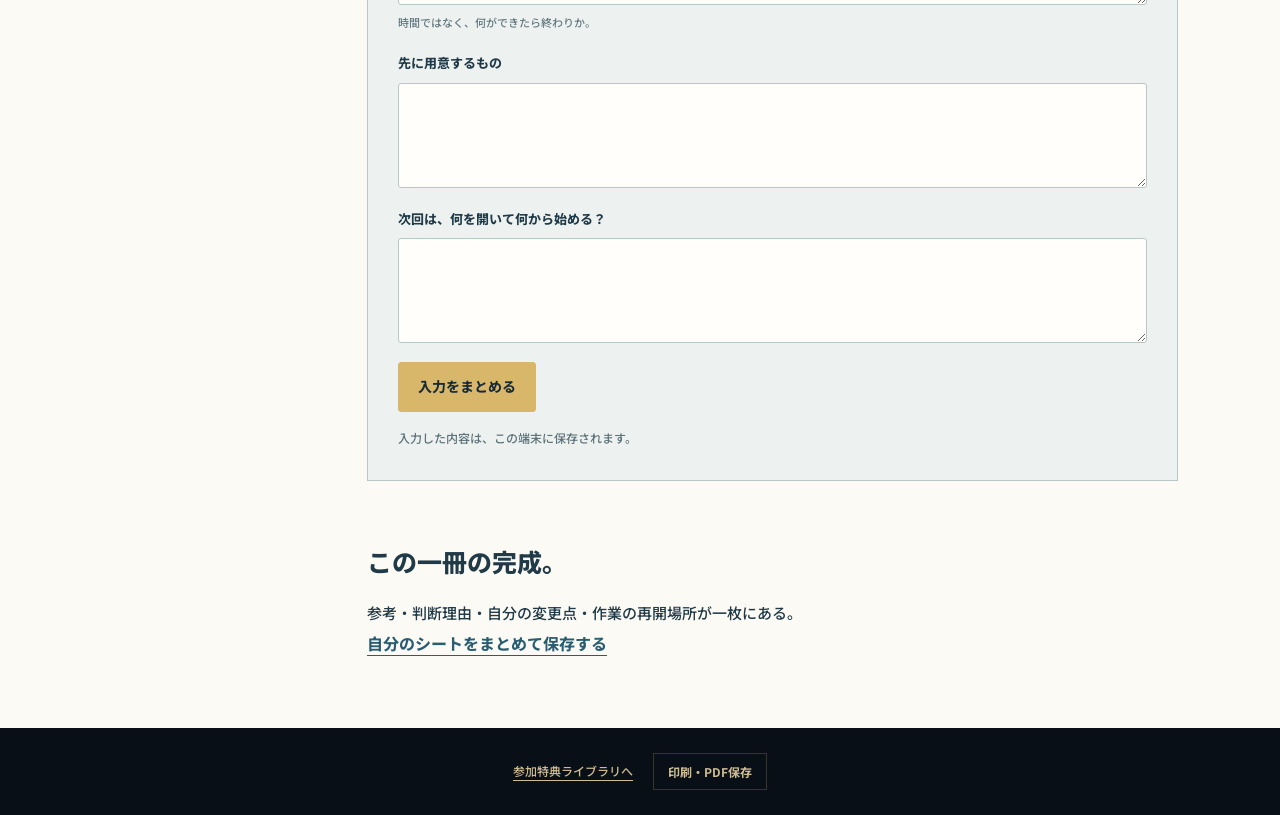
==== commit 242cab88: "Finish individual benefits and improve launch banner readability" ====
--- a/02.html
+++ b/02.html
@@ -1,3 +1,3 @@
 <!DOCTYPE html>
 
-<html lang="ja"><head><meta charset="utf-8"><meta content="noindex" name="robots"><meta content="width=device-width,initial-scale=1" name="viewport"><link href="data:," rel="icon"><title>たった3ヶ月で月113万を生み出した極意｜参加特典</title><link href="bonus.css?v=c3b910244a" rel="stylesheet"></head><body class="bonus-page" data-volume="02"><header class="bonus-nav"><a class="bonus-brand" href="bonuses.html">シークレットコンサル<span>参加特典ライブラリ</span></a><nav aria-label="ページ"><a href="bonuses.html">特典一覧</a><a href="lp.html">募集LP</a></nav></header><header class="bonus-hero"><div class="bonus-hero-inner"><div><p class="volume-label">特典 02　実践記録BOOK</p><h1>数字の裏にある、<br>続ける工夫を読む。</h1><p class="bonus-lead">本業を続けながら、帰宅後に翌日分を用意する。実践者の記録を「自分の生活ならどう動くか」まで分解します。</p><div class="hero-buttons"><a class="primary" href="#finished">完成見本を見る</a><a class="secondary" href="#practice">シートを使う</a></div></div><div class="bonus-cover cover-02"><span>特典 02</span><svg aria-hidden="true" class="object object-clock" fill="none" stroke="#294654" stroke-linecap="round" stroke-linejoin="round" stroke-width="2.4" viewbox="0 0 128 128"><circle cx="64" cy="67" fill="#fff8e7" r="43"></circle><circle cx="64" cy="67" r="34" stroke="#d4b56c"></circle><path d="M64 43v25l19 12" stroke-width="5"></path><path d="M47 12h34M64 12v10"></path><circle cx="64" cy="67" fill="#1c3442" r="4"></circle></svg><strong>実践記録<br>BOOK</strong><div class="cover-rule"></div><small>理解する</small></div></div></header><div class="gain-strip"><svg aria-hidden="true" class="object object-check" fill="none" stroke="#294654" stroke-linecap="round" stroke-linejoin="round" stroke-width="2.4" viewbox="0 0 128 128"><circle cx="64" cy="64" fill="#dceae6" r="43"></circle><path d="M41 64l16 17 33-35" stroke="#2d6c60" stroke-width="8"></path></svg><p>自分の作業枠と、次回すぐ再開するためのメモが決まる。</p></div><main class="bonus-layout"><aside class="bonus-aside"><nav aria-label="この資料の目次"><strong>この資料の中身</strong><a href="#finished">完成した形を先に見る</a><a href="#lesson-1"><span>01</span>本業と並行して、3ヶ月目に月利益113万円。</a><a href="#lesson-2"><span>02</span>実績を、自分の行動に置き換える。</a><a href="#lesson-3"><span>03</span>毎回ゼロから、始めなくていい。</a><a href="#lesson-4"><span>04</span>金額の前に、四つの条件を置く。</a><a href="#lesson-5"><span>05</span>この実践記録を、最初の一回へ。</a><a href="#example">具体例を見る</a><a href="#practice">自分の内容で使う</a></nav><a class="download-link" download href="downloads/02_使い方と記入例.txt">使い方と記入例を保存</a><a class="download-link" href="workbook.html#sheet-02">印刷して使う記入用シート</a></aside><article><section class="finished-artifact" id="finished"><header><p>先に、完成した形を見る</p><h2>20分のあとに、何を残すか。</h2><p>実践者の「帰宅後に翌日分を用意する」を、自分の一枠へ置き換える記入例。</p></header><div class="artifact-stage"><div class="session-ticket"><div class="session-time"><span>水曜・夕食後</span><strong>20<small>分</small></strong><b>条件メモを一件作る</b></div><div><dl class="artifact-rows"><div><dt>先に開く</dt><dd>候補の商品ページと、04の条件シート</dd></div><div><dt>残すもの</dt><dd>報酬・成果・承認・購入条件、確認したURL</dd></div><div><dt>次回の最初</dt><dd>そのメモを開き、05で相手と場面を決める</dd></div></dl></div></div></div><p class="done-line"><b>ここまでできたら次へ</b>次に開く資料と、最初の作業が決まっている。</p><div class="artifact-actions"><a class="primary" href="#practice">自分の内容で使う</a><a class="secondary" href="workbook.html#sheet-02">記入用シートを見る</a></div></section><section class="lesson" id="lesson-1"><header class="lesson-heading"><span>01</span><div><h2>本業と並行して、3ヶ月目に月利益113万円。</h2><p>2024年8月に美容系の取り組みを開始。帰宅後に翌日分を用意していた会社員の記録です。</p></div></header><figure aria-label="本業と並行して、3ヶ月目に月利益113万円。" class="lesson-figure figure-timeline"><div class="visual-flow timeline"><div class="actor"><svg aria-hidden="true" class="object object-document" fill="none" stroke="#294654" stroke-linecap="round" stroke-linejoin="round" stroke-width="2.4" viewbox="0 0 128 128"><path d="M30 8h49l22 23v89H30z" fill="#fffaf0"></path><path d="M79 8v25h22" fill="#e4ca8a"></path><path d="M44 52h43m-43 15h43m-43 15h27m-27 15h34" stroke="#8f9a9e"></path><rect fill="#d4b56c" height="5" rx="2" width="25" x="43" y="34"></rect></svg><strong>2024年8月</strong><span>美容系を開始</span></div><div class="flow-arrow"><small></small><i></i></div><div class="actor"><svg aria-hidden="true" class="object object-moon" fill="none" stroke="#294654" stroke-linecap="round" stroke-linejoin="round" stroke-width="2.4" viewbox="0 0 128 128"><path d="M83 11a47 47 0 1033 76A43 43 0 0183 11z" fill="#d4b56c"></path><path d="M30 21v14m-7-7h14m57 70v12m-6-6h12" stroke="#c3a25f"></path></svg><strong>仕事のあと</strong><span>翌日分を準備</span></div><div class="flow-arrow"><small></small><i></i></div><div class="actor"><svg aria-hidden="true" class="object object-chart" fill="none" stroke="#294654" stroke-linecap="round" stroke-linejoin="round" stroke-width="2.4" viewbox="0 0 128 128"><path d="M20 16v96h94"></path><rect fill="#d5bd84" height="24" width="16" x="31" y="77"></rect><rect fill="#bf9651" height="46" width="16" x="57" y="55"></rect><rect fill="#254b5b" height="73" width="16" x="83" y="28"></rect><path d="M31 55l28-21 18 3 29-23m-17 1h17v17" stroke="#b58b3b"></path></svg><strong>同年10月</strong><span>最高月利益113万円</span></div></div></figure><p class="lesson-explain">記録では、2024年8月に美容系の取り組みを開始し、3ヶ月目に最高月利益113万円。本業のあとに翌日分を制作していました。以前に別ジャンルで発信した経験もある方です。数字だけでなく、そこへ至る作業と背景を一緒に読みます。</p><p class="lesson-action"><span>実践で見るところ</span><strong>結果だけでなく、取り組む時間と準備の順番を見る。</strong></p></section><section class="lesson" id="lesson-2"><header class="lesson-heading"><span>02</span><div><h2>実績を、自分の行動に置き換える。</h2><p>同じ金額を目標表へ写す前に、自分でそろえられる条件へ分解します。</p></div></header><figure aria-label="実績を、自分の行動に置き換える。" class="lesson-figure figure-translate"><div class="translate"><div><svg aria-hidden="true" class="object object-clock" fill="none" stroke="#294654" stroke-linecap="round" stroke-linejoin="round" stroke-width="2.4" viewbox="0 0 128 128"><circle cx="64" cy="67" fill="#fff8e7" r="43"></circle><circle cx="64" cy="67" r="34" stroke="#d4b56c"></circle><path d="M64 43v25l19 12" stroke-width="5"></path><path d="M47 12h34M64 12v10"></path><circle cx="64" cy="67" fill="#1c3442" r="4"></circle></svg><span>本業を続けていた</span><i>&darr;</i><strong>自分は、いつ作業できる？</strong></div><div><svg aria-hidden="true" class="object object-folder" fill="none" stroke="#294654" stroke-linecap="round" stroke-linejoin="round" stroke-width="2.4" viewbox="0 0 128 128"><path d="M10 35h43l10 13h55v66H10z" fill="#d4b56c"></path><path d="M10 35V20h40l12 15h45v13" fill="#fff0c7"></path><path d="M25 65h76m-76 13h51" stroke="#957538"></path></svg><span>翌日分を先に制作</span><i>&darr;</i><strong>次回の材料を、何からそろえる？</strong></div><div><svg aria-hidden="true" class="object object-search" fill="none" stroke="#294654" stroke-linecap="round" stroke-linejoin="round" stroke-width="2.4" viewbox="0 0 128 128"><circle cx="53" cy="51" fill="#fff6df" r="32"></circle><path d="M77 77l35 35" stroke-width="10"></path><path d="M36 52h33m-24-10h16m-24 21h18" stroke="#be9756"></path></svg><span>商品や時期も影響</span><i>&darr;</i><strong>候補の条件を、どこで確かめる？</strong></div></div></figure><p class="lesson-explain">「113万円を目標にする」だけでは、今日の作業は決まりません。「いつ取り組んだか」「何を先に用意したか」「自分が使える材料は何か」に分けると、自分の予定に置く作業へ変わります。</p><p class="lesson-action"><span>実践で見るところ</span><strong>自分の生活で使える作業枠を一つ決める。</strong></p></section><section class="lesson" id="lesson-3"><header class="lesson-heading"><span>03</span><div><h2>毎回ゼロから、始めなくていい。</h2><p>終わるときに、次に使う材料を残しておくと再開する場所が分かります。</p></div></header><figure aria-label="毎回ゼロから、始めなくていい。" class="lesson-figure figure-desk"><div class="visual-flow desk"><div class="actor"><svg aria-hidden="true" class="object object-folder" fill="none" stroke="#294654" stroke-linecap="round" stroke-linejoin="round" stroke-width="2.4" viewbox="0 0 128 128"><path d="M10 35h43l10 13h55v66H10z" fill="#d4b56c"></path><path d="M10 35V20h40l12 15h45v13" fill="#fff0c7"></path><path d="M25 65h76m-76 13h51" stroke="#957538"></path></svg><strong>今夜</strong><span>仕様と素材をメモへ</span></div><div class="flow-arrow"><small></small><i></i></div><div class="actor"><svg aria-hidden="true" class="object object-document" fill="none" stroke="#294654" stroke-linecap="round" stroke-linejoin="round" stroke-width="2.4" viewbox="0 0 128 128"><path d="M30 8h49l22 23v89H30z" fill="#fffaf0"></path><path d="M79 8v25h22" fill="#e4ca8a"></path><path d="M44 52h43m-43 15h43m-43 15h27m-27 15h34" stroke="#8f9a9e"></path><rect fill="#d4b56c" height="5" rx="2" width="25" x="43" y="34"></rect></svg><strong>次の作業枠</strong><span>メモから構成を作る</span></div><div class="flow-arrow"><small></small><i></i></div><div class="actor"><svg aria-hidden="true" class="object object-chart" fill="none" stroke="#294654" stroke-linecap="round" stroke-linejoin="round" stroke-width="2.4" viewbox="0 0 128 128"><path d="M20 16v96h94"></path><rect fill="#d5bd84" height="24" width="16" x="31" y="77"></rect><rect fill="#bf9651" height="46" width="16" x="57" y="55"></rect><rect fill="#254b5b" height="73" width="16" x="83" y="28"></rect><path d="M31 55l28-21 18 3 29-23m-17 1h17v17" stroke="#b58b3b"></path></svg><strong>公開のあと</strong><span>反応と修正点を残す</span></div></div></figure><p class="lesson-explain">たとえば今夜は、紹介候補の仕様と使える素材を一つのメモへ。次回はそのメモを開き、伝える順番から始める。「前回どこまでやった？」を毎回思い出さずに済む状態を作ります。</p><p class="lesson-action"><span>実践で見るところ</span><strong>次に開くメモへ「続きはここから」を一行残す。</strong></p></section><section class="lesson" id="lesson-4"><header class="lesson-heading"><span>04</span><div><h2>金額の前に、四つの条件を置く。</h2><p>何を用意し、何を完成させ、どの数字を確かめるかを決めます。</p></div></header><figure aria-label="金額の前に、四つの条件を置く。" class="lesson-figure figure-compass"><div class="compass"><div><svg aria-hidden="true" class="object object-clock" fill="none" stroke="#294654" stroke-linecap="round" stroke-linejoin="round" stroke-width="2.4" viewbox="0 0 128 128"><circle cx="64" cy="67" fill="#fff8e7" r="43"></circle><circle cx="64" cy="67" r="34" stroke="#d4b56c"></circle><path d="M64 43v25l19 12" stroke-width="5"></path><path d="M47 12h34M64 12v10"></path><circle cx="64" cy="67" fill="#1c3442" r="4"></circle></svg><span>時間</span><strong>使える枠</strong></div><div><svg aria-hidden="true" class="object object-brush" fill="none" stroke="#294654" stroke-linecap="round" stroke-linejoin="round" stroke-width="2.4" viewbox="0 0 128 128"><g transform="rotate(-28 64 64)"><rect fill="#d4b56c" height="50" rx="12" width="34" x="43" y="70"></rect><rect fill="#294e5b" height="77" rx="26" width="58" x="31" y="10"></rect><rect fill="#fff7e3" height="51" rx="17" width="40" x="40" y="20"></rect><path d="M48 30v30m8-33v36m8-36v36m8-33v30" stroke="#bd9350"></path></g></svg><span>候補</span><strong>確認できる商品</strong></div><div><svg aria-hidden="true" class="object object-phone" fill="none" stroke="#294654" stroke-linecap="round" stroke-linejoin="round" stroke-width="2.4" viewbox="0 0 128 128"><rect fill="#1c3442" height="116" rx="12" width="65" x="32" y="6"></rect><rect fill="#fffaf0" height="83" rx="3" width="53" x="38" y="20"></rect><path d="M55 13h19" stroke="#d4b56c"></path><path d="M48 76h33m-33 9h22"></path><circle cx="64" cy="55" fill="#d7b66d" r="14"></circle><path d="M60 47l11 8-11 7z" fill="#fffaf0"></path><circle cx="64" cy="113" fill="#d4b56c" r="3"></circle></svg><span>完成物</span><strong>相手に届く紹介内容</strong></div><div><svg aria-hidden="true" class="object object-chart" fill="none" stroke="#294654" stroke-linecap="round" stroke-linejoin="round" stroke-width="2.4" viewbox="0 0 128 128"><path d="M20 16v96h94"></path><rect fill="#d5bd84" height="24" width="16" x="31" y="77"></rect><rect fill="#bf9651" height="46" width="16" x="57" y="55"></rect><rect fill="#254b5b" height="73" width="16" x="83" y="28"></rect><path d="M31 55l28-21 18 3 29-23m-17 1h17v17" stroke="#b58b3b"></path></svg><span>記録</span><strong>表示・クリック・成果</strong></div></div></figure><p class="lesson-explain">作業を始める前に、時間・候補・完成物・記録先を決めます。「今日は20分で、仕様と出所を一つのメモにする」のように、時間だけでなく終わりの状態も置いてください。</p><p class="lesson-action"><span>実践で見るところ</span><strong>四つのうち、まだ決まっていない欄を確認する。</strong></p></section><section class="lesson" id="lesson-5"><header class="lesson-heading"><span>05</span><div><h2>この実践記録を、最初の一回へ。</h2><p>記録を読んで終わらず、自分の題材と進め方を決める資料へつなぎます。</p></div></header><figure aria-label="この実践記録を、最初の一回へ。" class="lesson-figure figure-branch"><div class="branch"><a href="09.html"><div><svg aria-hidden="true" class="object object-search" fill="none" stroke="#294654" stroke-linecap="round" stroke-linejoin="round" stroke-width="2.4" viewbox="0 0 128 128"><circle cx="53" cy="51" fill="#fff6df" r="32"></circle><path d="M77 77l35 35" stroke-width="10"></path><path d="M36 52h33m-24-10h16m-24 21h18" stroke="#be9756"></path></svg><span>候補がない</span></div><strong>題材を探す</strong><small>特典09を開く &rarr;</small></a><a href="05.html"><div><svg aria-hidden="true" class="object object-document" fill="none" stroke="#294654" stroke-linecap="round" stroke-linejoin="round" stroke-width="2.4" viewbox="0 0 128 128"><path d="M30 8h49l22 23v89H30z" fill="#fffaf0"></path><path d="M79 8v25h22" fill="#e4ca8a"></path><path d="M44 52h43m-43 15h43m-43 15h27m-27 15h34" stroke="#8f9a9e"></path><rect fill="#d4b56c" height="5" rx="2" width="25" x="43" y="34"></rect></svg><span>誰に伝えるか迷う</span></div><strong>一枚に設計する</strong><small>特典05を開く &rarr;</small></a><a href="06.html"><div><svg aria-hidden="true" class="object object-steps" fill="none" stroke="#294654" stroke-linecap="round" stroke-linejoin="round" stroke-width="2.4" viewbox="0 0 128 128"><path d="M13 109h24V85h24V61h24V37h29" fill="none" stroke-width="9"></path><path d="M14 71l77-56m-19 1h22v23" stroke="#c49a4a" stroke-width="5"></path></svg><span>準備で止まる</span></div><strong>最初の道を通す</strong><small>特典06を開く &rarr;</small></a></div></figure><p class="lesson-explain">候補がなければ09、相手と伝え方が未定なら05、何から進めるか迷うなら06。全部を読み直すより、今足りない材料に対応するページを開く使い方です。</p><p class="lesson-action"><span>実践で見るところ</span><strong>今の自分に近い入口を、一つ開く。</strong></p></section><section class="worked-example" id="example"><header><span>具体例を、自分の手元へ</span><h2>記録から抜き出すのは、この三つ。</h2></header><div class="case-observations"><div><h3>時間の置き方</h3><p>仕事が終わったあとに、翌日分を制作。</p><strong>自分なら、いつの作業枠を使う？</strong></div><div><h3>準備する単位</h3><p>記録では、帰宅後に2本作り翌日に投稿。</p><strong>自分は一回分の何を先にそろえる？</strong></div><div><h3>次へ残すもの</h3><p>金額だけでなく、商品・時期・経験も見る。</p><strong>足りない材料は何で、どこを調べる？</strong></div></div><p class="example-note">実践者の記録から、生活に置き換えるための問いへ。作業量や結果をそのまま約束するものではありません。</p></section><section class="practice" id="practice"><header><span>ここから、自分の材料で</span><h2>自分の生活で、次の一回を決める。</h2><p>記入例を入れて動かしてから、自分の内容へ置き換えられます。</p></header><form data-tool="plan" data-volume="02"><div class="form-toolbar"><button class="secondary" data-example type="button">記入例を入れる</button><button class="quiet" data-clear type="button">入力を空にする</button></div><div class="form-guide"><b>このシートの完成の目印</b>次に開く資料と、最初の作業が決まっている。</div><label class="field"><span>使える曜日・時間帯</span><input name="slot" type="text" value><small>例：水曜の夕食後に20分</small></label><label class="field"><span>その枠で終わらせること</span><textarea name="finish" rows="3"></textarea><small>時間ではなく、何ができたら終わりか。</small></label><label class="field"><span>先に用意するもの</span><textarea name="materials" rows="3"></textarea></label><label class="field"><span>次回は、何を開いて何から始める？</span><textarea name="restart" rows="3"></textarea></label><button class="primary" type="submit">入力をまとめる</button><p class="tool-status" data-tool-status role="status">入力した内容は、この端末に保存されます。</p><div class="output-panel" hidden><h3>作成した内容</h3><div aria-live="polite" class="form-result-review" data-result-review hidden></div><textarea aria-label="作成した内容" data-output rows="12"></textarea><div class="output-actions"><button class="secondary" data-copy type="button">コピー</button><button class="secondary" data-download type="button">テキストで保存</button></div></div></form></section><section class="lesson-finish"><h2>次の一回へ、つなげる。</h2><p>まねるのは金額より、続けられる作業の単位。</p><div class="next-guide"><span>次に開くなら</span><a class="text-link" href="06.html">初動ロードマップ</a></div></section></article></main><footer class="bonus-footer"><a href="bonuses.html">参加特典ライブラリへ</a><button data-print type="button">印刷・PDF保存</button></footer><script src="bonus-data.js?v=c34a190ec1"></script><script src="bonus.js?v=c8cf8e21ad"></script></body></html>+<html lang="ja"><head><meta charset="utf-8"><meta content="noindex" name="robots"><meta content="width=device-width,initial-scale=1" name="viewport"><link href="data:," rel="icon"><title>たった3ヶ月で月113万を生み出した極意｜参加特典</title><link href="bonus.css?v=b09d57ad76" rel="stylesheet"></head><body class="bonus-page" data-volume="02"><header class="bonus-nav"><a class="bonus-brand" href="bonuses.html">シークレットコンサル<span>参加特典ライブラリ</span></a><nav aria-label="ページ"><a href="bonuses.html">特典一覧</a><a href="lp.html">コンサル案内</a></nav></header><header class="bonus-hero"><div class="bonus-hero-inner"><div><p class="volume-label">特典 02　実践記録BOOK</p><p class="official-bonus-title">たった3ヶ月で月113万を生み出した極意</p><h1>伸びた理由を、<br>自分の一本へ。</h1><p class="bonus-lead">実践者・松岡さんの事例から、直近の参考の見つけ方、音とカットの改善、商品固有の訴求へ置き換える判断を取り出します。</p><div class="hero-buttons"><a class="primary" href="#finished">完成見本を見る</a><a class="secondary" href="#practice">シートを使う</a></div></div><div class="bonus-cover cover-02"><span>特典 02</span><svg aria-hidden="true" class="object object-clock" fill="none" stroke="#294654" stroke-linecap="round" stroke-linejoin="round" stroke-width="2.4" viewbox="0 0 128 128"><circle cx="64" cy="67" fill="#fff8e7" r="43"></circle><circle cx="64" cy="67" r="34" stroke="#d4b56c"></circle><path d="M64 43v25l19 12" stroke-width="5"></path><path d="M47 12h34M64 12v10"></path><circle cx="64" cy="67" fill="#1c3442" r="4"></circle></svg><strong>実践記録<br>BOOK</strong><div class="cover-rule"></div><small>理解する</small></div></div></header><div class="gain-strip"><svg aria-hidden="true" class="object object-check" fill="none" stroke="#294654" stroke-linecap="round" stroke-linejoin="round" stroke-width="2.4" viewbox="0 0 128 128"><circle cx="64" cy="64" fill="#dceae6" r="43"></circle><path d="M41 64l16 17 33-35" stroke="#2d6c60" stroke-width="8"></path></svg><p>参考・判断理由・自分の変更点を残し、次の一本を作れる。</p></div><main class="bonus-layout"><aside class="bonus-aside"><nav aria-label="この資料の目次"><strong>この資料の中身</strong><a href="#finished">完成した形を先に見る</a><a href="#lesson-1"><span>01</span>113万円の前に、何をしていたか。</a><a href="#lesson-2"><span>02</span>伸び始めを、観察メモへ変える。</a><a href="#lesson-3"><span>03</span>一か所の違和感を、直す理由にする。</a><a href="#lesson-4"><span>04</span>位置ではなく、伝える目的を受け継ぐ。</a><a href="#lesson-5"><span>05</span>次の一回に使う、改善メモを残す。</a><a href="#practice">自分の内容で使う</a></nav><a class="download-link" download href="downloads/02_使い方と記入例.txt">使い方と記入例を保存</a><a class="download-link" href="workbook.html#sheet-02">印刷して使う記入用シート</a></aside><article><section class="finished-artifact v32-finished" id="finished"><header><p>この教材で作るもの</p><h2>調査から一本の改善まで、判断を一枚に。</h2><p>松岡さんの事例から取り出した判断を、自分の制作へ置き換える記入例です。</p></header><div class="artifact-stage"><ol class="v32-flow"><li><span>01</span><div><b>観察したこと</b><p>参考の音と、商品が切り替わる瞬間にズレを感じる。</p></div></li><li><span>02</span><div><b>変える理由</b><p>切り替わりが音の合図と重なると、見せたい動きが捉えやすい。</p></div></li><li><span>03</span><div><b>自分の一回で変えること</b><p>自分で撮った商品の切り替えを、決めた音の合図に合わせる。</p></div></li><li><span>04</span><div><b>次に確かめること</b><p>実際に再生して、商品の動きが見えるか。反応は同じ期間で残す。</p></div></li></ol></div><p class="done-line"><b>完成の目印</b>参考・判断理由・自分の変更点・作業の再開場所が一枚にある。</p><div class="artifact-actions"><a class="primary" href="#practice">自分の材料で使う</a><a class="secondary" href="#lesson-1">手順を読む</a></div></section><section class="lesson v32-lesson" id="lesson-1"><header class="lesson-heading"><span>01</span><div><h2>113万円の前に、何をしていたか。</h2><p>松岡さんの美容アフィリエイト事例から、結果と日々の判断を分けて読みます。</p></div></header><figure aria-label="113万円の前に、何をしていたか。" class="lesson-figure"><ol class="v32-flow"><li><span>01</span><div><b>2024年8月に開始</b><p>会社の仕事と並行して、美容アフィリエイトに取り組む。</p></div></li><li><span>02</span><div><b>同年10月に最高月利益113万円</b><p>伸びた2本の動画・1商品が大きく寄与した事例。</p></div></li><li><span>03</span><div><b>帰宅後に、翌日分の2本を制作</b><p>翌日の昼・夜に投稿する準備をしていた。</p></div></li></ol></figure><p class="lesson-explain">この金額は松岡さんの事例です。商品・運・タイミングも重なったと本人が話しています。TikTok Shop開始以前の事例なので、当時の成果を現在の制度や自分の見込み収益へ置き換えず、調べ方・直し方・準備の仕方を取り出します。</p><p class="lesson-action"><span>ここで残すもの</span><strong>自分が取り入れる判断を一つ選ぶ。金額や本数をノルマにはしない。</strong></p></section><section class="lesson v32-lesson" id="lesson-2"><header class="lesson-heading"><span>02</span><div><h2>伸び始めを、観察メモへ変える。</h2><p>直近の投稿を見つけても、「なぜ参考にするか」がなければ次に使えません。</p></div></header><figure aria-label="伸び始めを、観察メモへ変える。" class="lesson-figure"><ol class="v32-flow"><li><span>01</span><div><b>商品名で探す</b><p>直近約7日を一つの観察範囲にして、投稿日と確認日を残す。</p></div></li><li><span>02</span><div><b>同じ投稿を見返す</b><p>数字が動いているか、冒頭・動き・文字・案内を確かめる。</p></div></li><li><span>03</span><div><b>一つに絞る</b><p>自分の素材で再現できる構造と、改善したい一点を選ぶ。</p></div></li></ol></figure><p class="lesson-explain">松岡さんが挙げたコツの一つは、直近7日ほどで伸びている投稿を早く捉えることです。ここで集めるのは表現のコピーではなく、どんな場面から入り、何を見せ、何へ案内するかという順序です。確認した時刻も残すと、後からの思い込みを減らせます。</p><p class="lesson-action"><span>ここで残すもの</span><strong>参考URL・投稿日・確認日・観察できたことを一組で残す。</strong></p></section><section class="lesson v32-lesson" id="lesson-3"><header class="lesson-heading"><span>03</span><div><h2>一か所の違和感を、直す理由にする。</h2><p>事例で実際に挙がった改善は、音とカットのズレを合わせることでした。</p></div></header><figure aria-label="一か所の違和感を、直す理由にする。" class="lesson-figure"><div class="v32-compare"><div><span>観察した違和感</span><p>音の合図より、映像の切り替えが遅れて見える。</p><p>内容を増やす前に、切り替わる瞬間を確かめる。</p></div><div><span>自分の制作で直す一つ</span><p>使う音の合図を決める。</p><p>映像の動き・カットが、その瞬間に合うよう調整する。</p></div></div></figure><p class="lesson-explain">「凝った動画を作る」だけでは、何を変えたか振り返れません。音と映像なら、どの合図とどの動作をそろえたかまで言葉にします。改善後に反応が変わっても、この一点だけが原因だとは決めず、記録を残します。</p><p class="lesson-action"><span>ここで残すもの</span><strong>「何となく良くする」を、「どの瞬間を、どう直すか」に書き換える。</strong></p></section><section class="lesson v32-lesson" id="lesson-4"><header class="lesson-heading"><span>04</span><div><h2>位置ではなく、伝える目的を受け継ぐ。</h2><p>文字の場所も、商品を紹介する言葉も、自分の映像と商品の事実へ合わせます。</p></div></header><figure aria-label="位置ではなく、伝える目的を受け継ぐ。" class="lesson-figure"><div class="v32-table-wrap"><table class="v32-table" data-columns="2"><thead><tr><th scope="col">観察するもの</th><th scope="col">自分の制作で確かめること</th></tr></thead><tbody><tr><th scope="row">文字の位置</th><td data-label="自分の制作で確かめること">顔・目・商品の動きを隠していないか。端末でも読めるか。</td></tr><tr><th scope="row">見せる順序</th><td data-label="自分の制作で確かめること">商品のどの形・動きが、選ぶ判断につながるか。</td></tr><tr><th scope="row">商品を選ぶ理由</th><td data-label="自分の制作で確かめること">自分の商品ページに、その仕様や条件が書かれているか。</td></tr></tbody></table></div></figure><p class="lesson-explain">事例では、参考と同じ位置へ文字を置いたら顔の目に重なった例が挙がります。守るのは座標ではなく、見せたいものが見えることです。また商品を変えたら、前の商品で使った訴求を流用せず、新しい商品ページで固有の売りを読み直します。</p><p class="lesson-action"><span>ここで残すもの</span><strong>商品ページの一文と、それを見せる自分の素材を一組にする。</strong></p></section><section class="lesson v32-lesson" id="lesson-5"><header class="lesson-heading"><span>05</span><div><h2>次の一回に使う、改善メモを残す。</h2><p>調査・判断・制作が、一つのメモでつながる状態にします。</p></div></header><figure aria-label="次の一回に使う、改善メモを残す。" class="lesson-figure"><ol class="v32-flow"><li><span>01</span><div><b>観察</b><p>参考URLと、実際に見た構造・違和感を書く。</p></div></li><li><span>02</span><div><b>判断</b><p>なぜ変えるか、自分の商品で言えることは何かを書く。</p></div></li><li><span>03</span><div><b>制作</b><p>自分の素材で変える一点と、作業枠を決める。</p></div></li><li><span>04</span><div><b>見直し</b><p>公開日と確認日を残し、次の投稿へ持ち越す一点を決める。</p></div></li></ol></figure><p class="lesson-explain">下のシートには、作業時間だけでなく、参考・判断理由・自分の変更点を記入できます。松岡さんの帰宅後の準備を、自分が再開できる大きさへ置き換えてください。予定枠の最後に、次に開くものまで残すと作業をつなげられます。</p><p class="lesson-action"><span>ここで残すもの</span><strong>シートをまとめて保存し、次の制作時にそのメモから始める。</strong></p></section><section class="practice" id="practice"><header><span>ここから、自分の材料で</span><h2>自分の生活で、次の一回を決める。</h2><p>記入例を入れて動かしてから、自分の内容へ置き換えられます。</p></header><form data-tool="plan" data-volume="02"><div class="form-toolbar"><button class="secondary" data-example type="button">記入例を入れる</button><button class="quiet" data-clear type="button">入力を空にする</button></div><div class="form-guide"><b>このシートの完成の目印</b>次に開く資料と、最初の作業が決まっている。</div><div class="v32-extra-fields"><h3>観察から、自分の改善へ</h3><label class="field"><span>参考URL・投稿日・確認日<small>参考の場所と、いつ見た情報か。</small></span><textarea data-v32-field="参考URL・投稿日・確認日" name="watchUrl" rows="3"></textarea></label><label class="field"><span>実際に観察した構造・違和感<small>冒頭・音とカット・文字位置・案内など、一つに絞る。</small></span><textarea data-v32-field="実際に観察した構造・違和感" name="observed" rows="3"></textarea></label><label class="field"><span>なぜ変えるか<small>見る人が何を捉えやすくなるか。</small></span><textarea data-v32-field="なぜ変えるか" name="whyChange" rows="3"></textarea></label><label class="field"><span>自分の素材で変える一つ<small>他人の表現を写すのではなく、自分の制作で変える点。</small></span><textarea data-v32-field="自分の素材で変える一つ" name="ownChange" rows="3"></textarea></label><label class="field"><span>自分の商品で確認した事実と出所<small>商品ページの仕様と、それを見せる素材。</small></span><textarea data-v32-field="自分の商品で確認した事実と出所" name="confirmedFacts" rows="3"></textarea></label></div><label class="field"><span>使える曜日・時間帯</span><input name="slot" type="text" value><small>例：水曜の夕食後に20分</small></label><label class="field"><span>その枠で終わらせること</span><textarea name="finish" rows="3"></textarea><small>時間ではなく、何ができたら終わりか。</small></label><label class="field"><span>先に用意するもの</span><textarea name="materials" rows="3"></textarea></label><label class="field"><span>次回は、何を開いて何から始める？</span><textarea name="restart" rows="3"></textarea></label><button class="primary" type="submit">入力をまとめる</button><p class="tool-status" data-tool-status role="status">入力した内容は、この端末に保存されます。</p><div class="output-panel" hidden><h3>作成した内容</h3><div aria-live="polite" class="form-result-review" data-result-review hidden></div><textarea aria-label="作成した内容" data-output rows="12"></textarea><div class="output-actions"><button class="secondary" data-copy type="button">コピー</button><button class="secondary" data-download type="button">テキストで保存</button></div></div></form></section><section class="lesson-finish"><h2>この一冊の完成。</h2><p>参考・判断理由・自分の変更点・作業の再開場所が一枚にある。</p><a class="text-link" href="#practice">自分のシートをまとめて保存する</a></section></article></main><footer class="bonus-footer"><a href="bonuses.html">参加特典ライブラリへ</a><button data-print type="button">印刷・PDF保存</button></footer><script src="bonus-data.js?v=2a8fb94de8"></script><script src="bonus.js?v=a031c0be46"></script></body></html>
--- a/bonus.css
+++ b/bonus.css
@@ -46,3 +46,14 @@
 @media(max-width:560px){.finished-artifact{margin-bottom:35px;padding-bottom:27px}.finished-artifact h2{font-size:24px}.finished-artifact>header>p:last-child{font-size:13px}.artifact-stage{padding:20px 16px;margin-top:21px}.artifact-rows>div{grid-template-columns:70px minmax(0,1fr);gap:12px;padding:12px 0}.artifact-rows dt{font-size:11px}.artifact-rows dd{font-size:12px}.session-ticket{display:block}.session-time{display:grid;grid-template-columns:90px 1fr;border-right:0;border-bottom:1px dashed #b8a66f;padding:0 0 17px;text-align:left;gap:5px 16px}.session-time>span{grid-column:2;font-size:11px;align-self:end}.session-time>strong{grid-column:1;grid-row:1/3;font-size:55px;align-self:center}.session-time small{font-size:16px}.session-time>b{grid-column:2;font-size:13px}.role-map{gap:14px;grid-template-columns:1fr;text-align:left}.role-map>div{display:grid;grid-template-columns:58px 1fr;gap:0 15px;border-bottom:1px solid #d4d3bc;padding-bottom:15px}.role-map .object{grid-row:1/3;width:55px;height:55px;margin:0}.role-map strong{font-size:15px}.role-map p{font-size:12px;margin-top:5px}.artifact-conclusion{font-size:12px;margin-top:17px;padding-top:16px}.offer-heading strong{font-size:29px}.production-story{gap:22px 15px}.story-image .object{width:76px;height:76px}.story-image>span{font-size:10px;top:6px;left:7px}.production-story>div>b{font-size:13px;margin-top:9px}.production-story>div>p{font-size:12px}.production-story small{font-size:10px}.artifact-actions .primary,.artifact-actions .secondary{font-size:12px;padding:10px 12px}.completion-files>div{grid-template-columns:24px minmax(0,1fr);gap:10px}.completion-files a{grid-column:2;min-height:24px}.completion-files b{font-size:14px}.completion-files p{font-size:11px}.prep-week>div{grid-template-columns:23px 49px minmax(0,1fr);gap:10px;padding:15px 0}.prep-week>div>span{font-size:19px}.prep-week strong{font-size:13px}.prep-week p{font-size:11px}.output-catalog summary{padding:14px}.output-catalog summary strong{font-size:13px;display:block}.output-catalog details>div{padding:16px 13px}.output-catalog pre{font-size:12px;line-height:1.95}.output-catalog button{font-size:11px;padding:10px}.observation-post{grid-template-columns:70px minmax(0,1fr);gap:0 13px;padding:18px 13px}.observation-post .object{width:70px;height:90px}.observation-post>strong{font-size:15px}.funnel-table>div{gap:7px}.funnel-table strong{font-size:14px}.reading-note h3{font-size:20px}.reading-note p{font-size:12px}.library-preview{padding:0 22px;margin-bottom:38px}.preview-heading{display:block;margin-bottom:19px}.library-preview h2{font-size:22px}.preview-heading>a{display:inline-block;margin-top:10px;font-size:12px}.preview-card{padding:20px 16px;gap:0 17px;grid-template-columns:1fr 1.05fr}.preview-card h3{font-size:17px;margin:8px 0}.preview-card>p{font-size:10px}.preview-card>span{font-size:11px;margin-top:10px}.mini-strip{gap:6px}.mini-strip>div{padding:8px 5px}.mini-strip .object{width:43px;height:43px}.mini-strip b{font-size:9px}.mini-output{padding:10px;font-size:10px}.mini-numbers>div{font-size:10px;gap:8px;flex-wrap:wrap}.mini-numbers strong{font-size:16px}.form-guide{font-size:12px;padding:13px}.form-result-review{font-size:12px;padding:14px}.funnel-live{padding:17px 13px}.funnel-live .funnel-row{font-size:11px}.workbook-opening{padding:30px 20px}.workbook-opening h1{font-size:26px}.work-sheet{padding:26px 20px;margin:0 15px 25px}.work-sheet h2{font-size:23px}.writing-row{grid-template-columns:1fr;gap:8px}.writing-row>b{font-size:13px}.writing-row>b small{font-size:10px;display:inline;margin-left:9px}.writing-lines{min-height:80px}.sheet-foot{flex-direction:column;gap:7px}}
 @media(max-width:359px){.finished-artifact h2{font-size:21px}.artifact-stage{padding:17px 13px}.production-story{grid-template-columns:1fr}.story-image{aspect-ratio:2.5}.story-image .object{width:75px;height:75px}.production-story>div>p{font-size:13px}.production-story small{font-size:11px}.preview-card{display:block}.preview-card>.mini-strip,.preview-card>.mini-output,.preview-card>.mini-numbers{margin-top:16px}.mini-strip{grid-template-columns:repeat(4,1fr)}.mini-strip .object{width:42px;height:42px}.funnel-table strong{font-size:12px}.funnel-table>div>span{font-size:11px}}
 @media print{.finished-artifact{break-inside:avoid;print-color-adjust:exact}.artifact-stage{box-shadow:none}.artifact-actions,.preview-heading>a,.completion-files a,[data-select-prompt]{display:none!important}.library-preview{color:#18343e}.preview-grid{display:block}.preview-card{margin-bottom:8mm}.workbook-page .bonus-nav,.workbook-page .bonus-footer,.workbook-opening{display:none!important}.workbook-page{background:#fff}.workbook-page .work-sheet{width:auto;max-width:none;margin:0;padding:7mm 0;border:0;break-after:page;box-shadow:none}.workbook-page .work-sheet:last-child{break-after:auto}.workbook-page .work-sheet h2{font-size:21pt}.workbook-page .writing-row{display:grid;grid-template-columns:46mm 1fr;gap:6mm;padding:4mm 0;min-height:22mm;break-inside:avoid}.workbook-page .writing-row>b{font-size:10pt}.workbook-page .writing-row small{font-size:8pt;display:block;margin:2mm 0 0}.workbook-page .writing-lines{min-height:16mm}.workbook-page .sheet-foot{display:flex;flex-direction:row}.workbook-page .sheet-foot>a{display:none}.workbook-page .sheet-checks{font-size:9pt}.workbook-page .work-sheet>header{margin-bottom:4mm}.workbook-page .work-sheet>header>p{font-size:10pt}.workbook-page .work-sheet>header>span{font-size:9pt}}
+
+/* BONUS_V32_START */
+@font-face{font-family:"Bonus Sans";src:url("assets/fonts/BonusSans-v32.woff2") format("woff2");font-style:normal;font-weight:100 900;font-display:swap}
+.official-bonus-title{color:#d9c79a;font-size:13px;font-weight:650;line-height:1.9;max-width:42em;margin-bottom:14px}.bonus-hero-inner{padding-top:42px;padding-bottom:46px;gap:44px}.bonus-hero h1{font-size:37px;line-height:1.65}.bonus-lead{font-size:15px;margin-top:19px}.bonus-cover{max-height:274px}.v32-flow{list-style:none;margin:0;padding:0;display:grid;gap:0}.v32-flow li{position:relative;display:grid;grid-template-columns:40px minmax(0,1fr);gap:17px;padding:0 0 24px}.v32-flow li:last-child{padding-bottom:0}.v32-flow li:not(:last-child):before{content:"";position:absolute;left:19px;top:36px;bottom:0;border-left:1px solid #b9aa88}.v32-flow li>span{position:relative;z-index:1;display:grid;place-items:center;border:1px solid #a98d53;width:40px;height:40px;background:#f5eedc;font-size:12px;color:#76551e;font-weight:800;line-height:1}.v32-flow b{font-size:16px;font-weight:800;line-height:1.8}.v32-flow p{font-size:14px;margin-top:5px;line-height:1.95}.v32-compare{display:grid;grid-template-columns:1fr 1fr;gap:18px;align-items:stretch}.v32-compare>div{padding:23px 22px;border:1px solid #c7c8c1;background:#f3f4ed}.v32-compare>div+div{background:#e4ece8;border-color:#adc1b6}.v32-compare span{display:block;font-size:15px;font-weight:800;padding-bottom:12px;border-bottom:2px solid #a98d53;margin-bottom:12px}.v32-compare p{font-size:14px;margin-top:11px;line-height:1.95}.v32-table-wrap{width:100%;min-width:0}.v32-table{border-collapse:collapse;width:100%;table-layout:fixed;font-size:13px;line-height:1.9}.v32-table th,.v32-table td{vertical-align:top;text-align:left;padding:16px 14px;border:1px solid #c6c5b7;overflow-wrap:anywhere;word-break:normal}.v32-table thead th{background:#263e47;color:#f8f3e5;font-size:12px}.v32-table tbody th{background:#ede7d7;width:24%;font-weight:800}.v32-table td{background:#fffdf7}.v32-lesson .lesson-figure{padding:27px 25px;background:#f3f1e7}.v32-lesson .lesson-explain{font-size:15px;line-height:2.1}.v32-lesson .lesson-action{font-size:13px}.v32-note{font-size:12px;line-height:2;color:#5c707a;margin:16px 0}.v32-extra-fields{padding:23px 0 10px;border-top:1px solid #d0cbbd;border-bottom:1px solid #d0cbbd;margin:22px 0 24px}.v32-extra-fields>h3{font-size:16px;margin-bottom:20px}.v32-extra-fields label:last-child{margin-bottom:0}.v32-extra-fields small{display:block;font-size:12px;font-weight:500;line-height:1.9;color:#60747b;margin-top:5px}.v32-extra-fields select{width:100%;border:1px solid #a7b0ac;border-radius:3px;padding:12px;background:#fff;color:inherit;font-size:14px}.v32-caption textarea{font-size:14px;line-height:1.9}.v32-caption .output-panel{margin-top:26px}.v32-caption .output-panel textarea{font-family:ui-monospace,"Bonus Sans",monospace}.v32-supplement{padding-top:12px}.v32-lesson{scroll-margin-top:90px}.bonus-page .lesson-figure:has(.v32-table-wrap){padding:20px 16px}
+@media(max-width:760px){.bonus-hero-inner{gap:25px}.bonus-hero h1{font-size:31px}.v32-compare{gap:12px}.v32-compare>div{padding:19px 16px}.official-bonus-title{font-size:12px}.v32-table th,.v32-table td{padding:14px 11px}}
+@media(max-width:560px){.bonus-hero-inner{padding:29px 22px 32px;grid-template-columns:minmax(0,1fr)}.bonus-hero .bonus-cover{display:none}.bonus-hero h1{font-size:28px}.bonus-hero .volume-label{font-size:12px;margin-bottom:12px}.official-bonus-title{font-size:12px;line-height:1.9;margin-bottom:12px}.bonus-lead{font-size:14px}.v32-compare{grid-template-columns:1fr;gap:15px}.v32-flow li{grid-template-columns:33px minmax(0,1fr);gap:12px;padding-bottom:24px}.v32-flow li>span{width:33px;height:33px;font-size:11px}.v32-flow li:not(:last-child):before{left:16px;top:32px}.v32-flow b{font-size:15px;line-height:1.9}.v32-flow p{font-size:13px;line-height:2}.v32-lesson .lesson-figure{padding:23px 18px}.v32-lesson .lesson-explain{font-size:14px}.v32-compare span{font-size:14px}.v32-compare p{font-size:13px}.v32-table{font-size:12px;line-height:1.95}.v32-table th,.v32-table td{padding:12px 9px}.v32-table thead th{font-size:11px}.v32-lesson .lesson-figure:has(.v32-table-wrap){background:none;padding:0}.v32-table tbody th{width:auto}.v32-caption .output-panel{padding:18px 12px}.v32-extra-fields{padding-top:20px}.v32-note{font-size:12px}}
+@media(max-width:359px){.bonus-hero-inner{padding-inline:18px}.bonus-hero h1{font-size:25px}.v32-lesson .lesson-figure{padding:21px 15px}.v32-table{font-size:11px}.v32-table th,.v32-table td{padding:11px 7px}.v32-table thead th{font-size:10px}.v32-flow p{font-size:13px}.v32-table-wrap:has(th:nth-child(3)) .v32-table th,.v32-table-wrap:has(th:nth-child(3)) .v32-table td{padding:10px 6px}}
+.v32-calc-inputs{display:grid;grid-template-columns:1fr 1fr;gap:18px;margin-top:23px}.v32-calc-inputs .field{margin:0}.v32-calc-results{margin:25px 0 0}.v32-calc-results>div{display:flex;justify-content:space-between;align-items:center;gap:18px;padding:17px 0;border-bottom:1px solid #bac7c5}.v32-calc-results dt{font-size:13px}.v32-calc-results dd{margin:0;font-size:24px;font-weight:800;white-space:nowrap}.v32-calc-results>div:last-child{border-bottom:3px solid #a98d53}
+@media(max-width:560px){.v32-table[data-columns="3"] thead{display:none}.v32-table[data-columns="3"],.v32-table[data-columns="3"] tbody{display:block}.v32-table[data-columns="3"] tr{display:block;margin-bottom:17px;border:1px solid #c6c5b7}.v32-table[data-columns="3"] th[scope="row"]{display:block;border:0;border-bottom:1px solid #c6c5b7;padding:12px 14px;font-size:13px}.v32-table[data-columns="3"] td{display:grid;grid-template-columns:68px minmax(0,1fr);gap:12px;border:0;padding:12px 14px;font-size:13px;line-height:1.95}.v32-table[data-columns="3"] td+td{border-top:1px solid #e1dece}.v32-table[data-columns="3"] td:before{content:attr(data-label);font-weight:700;color:#617274;font-size:11px;line-height:2}.v32-calc-inputs{gap:15px}.v32-calc-results dd{font-size:22px}.v32-calc-results dt{font-size:12px}}
+@media print{.v32-flow li{break-inside:avoid}.v32-compare>div{break-inside:avoid}.v32-caption button,.v32-caption .form-toolbar{display:none}.v32-caption textarea{min-height:130px}.official-bonus-title{color:#222}.v32-extra-fields{break-inside:avoid}.v32-table tr{break-inside:avoid}}
+/* BONUS_V32_END */
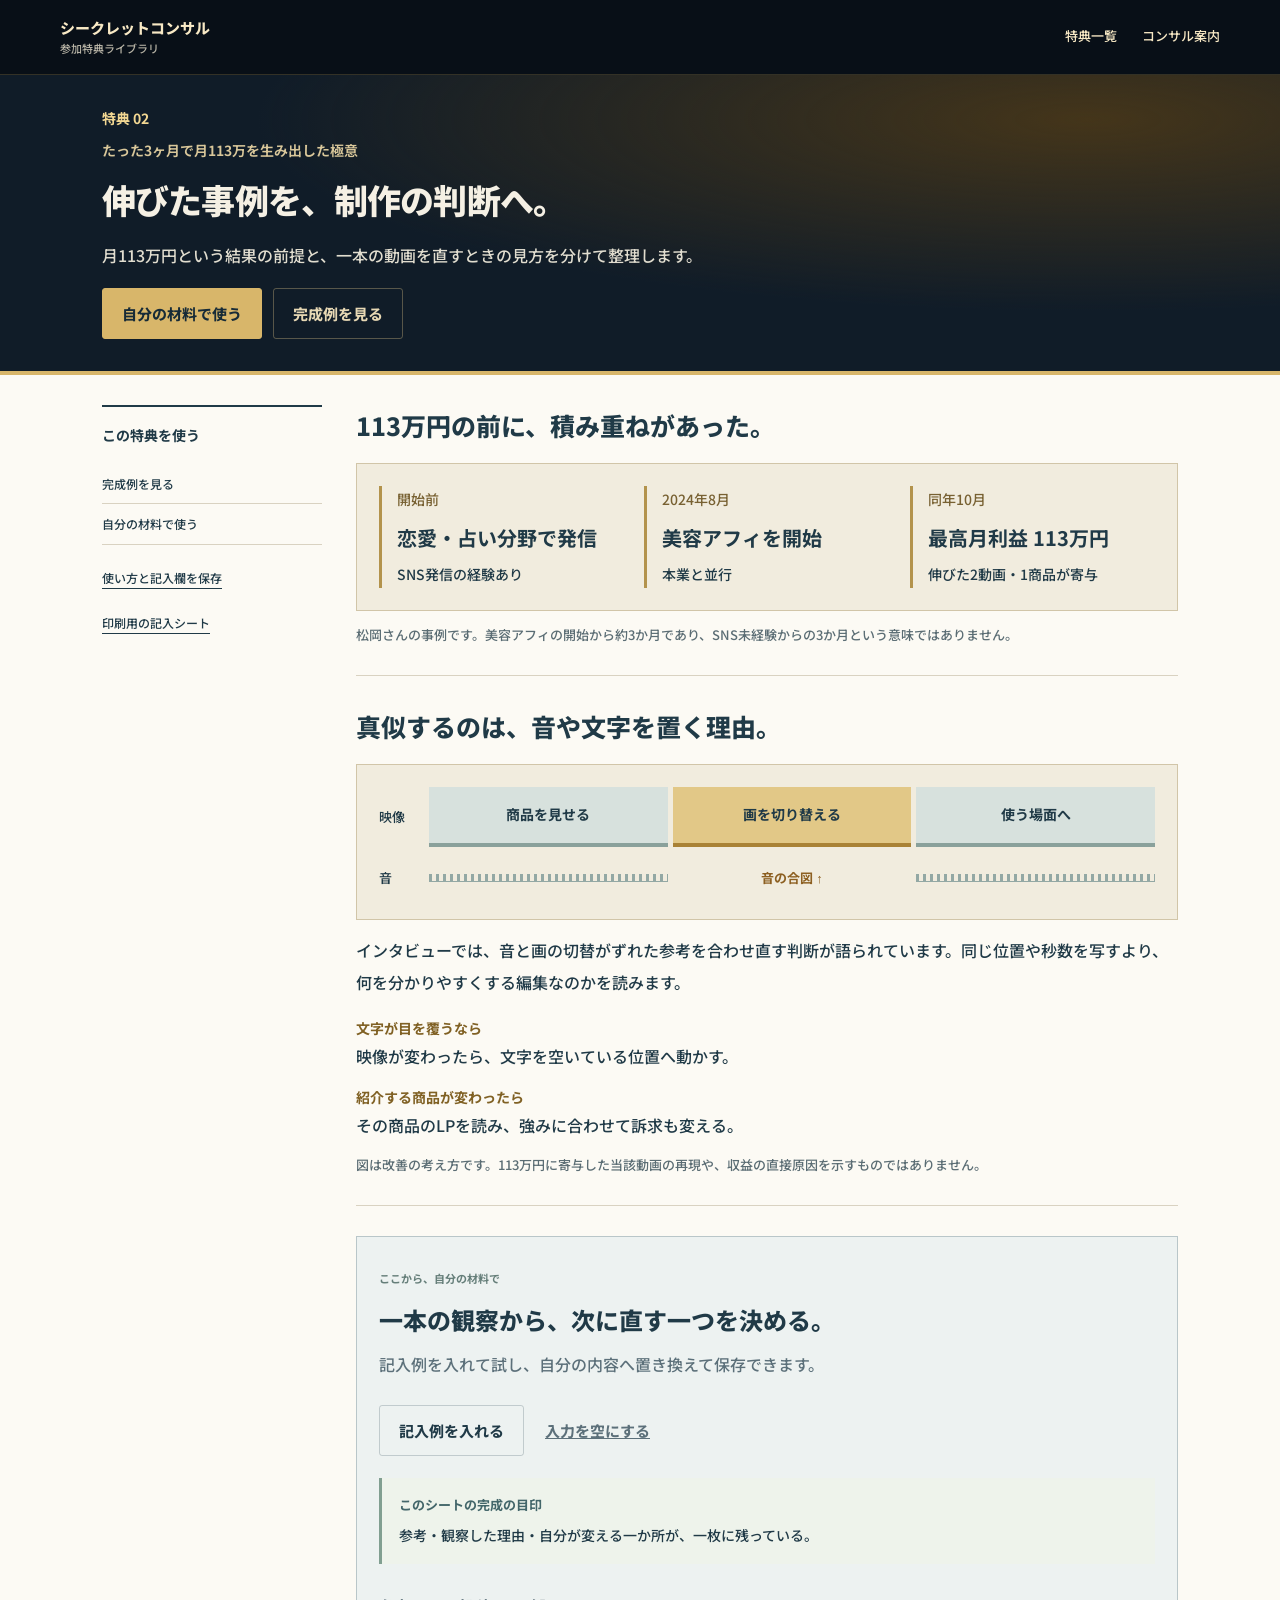
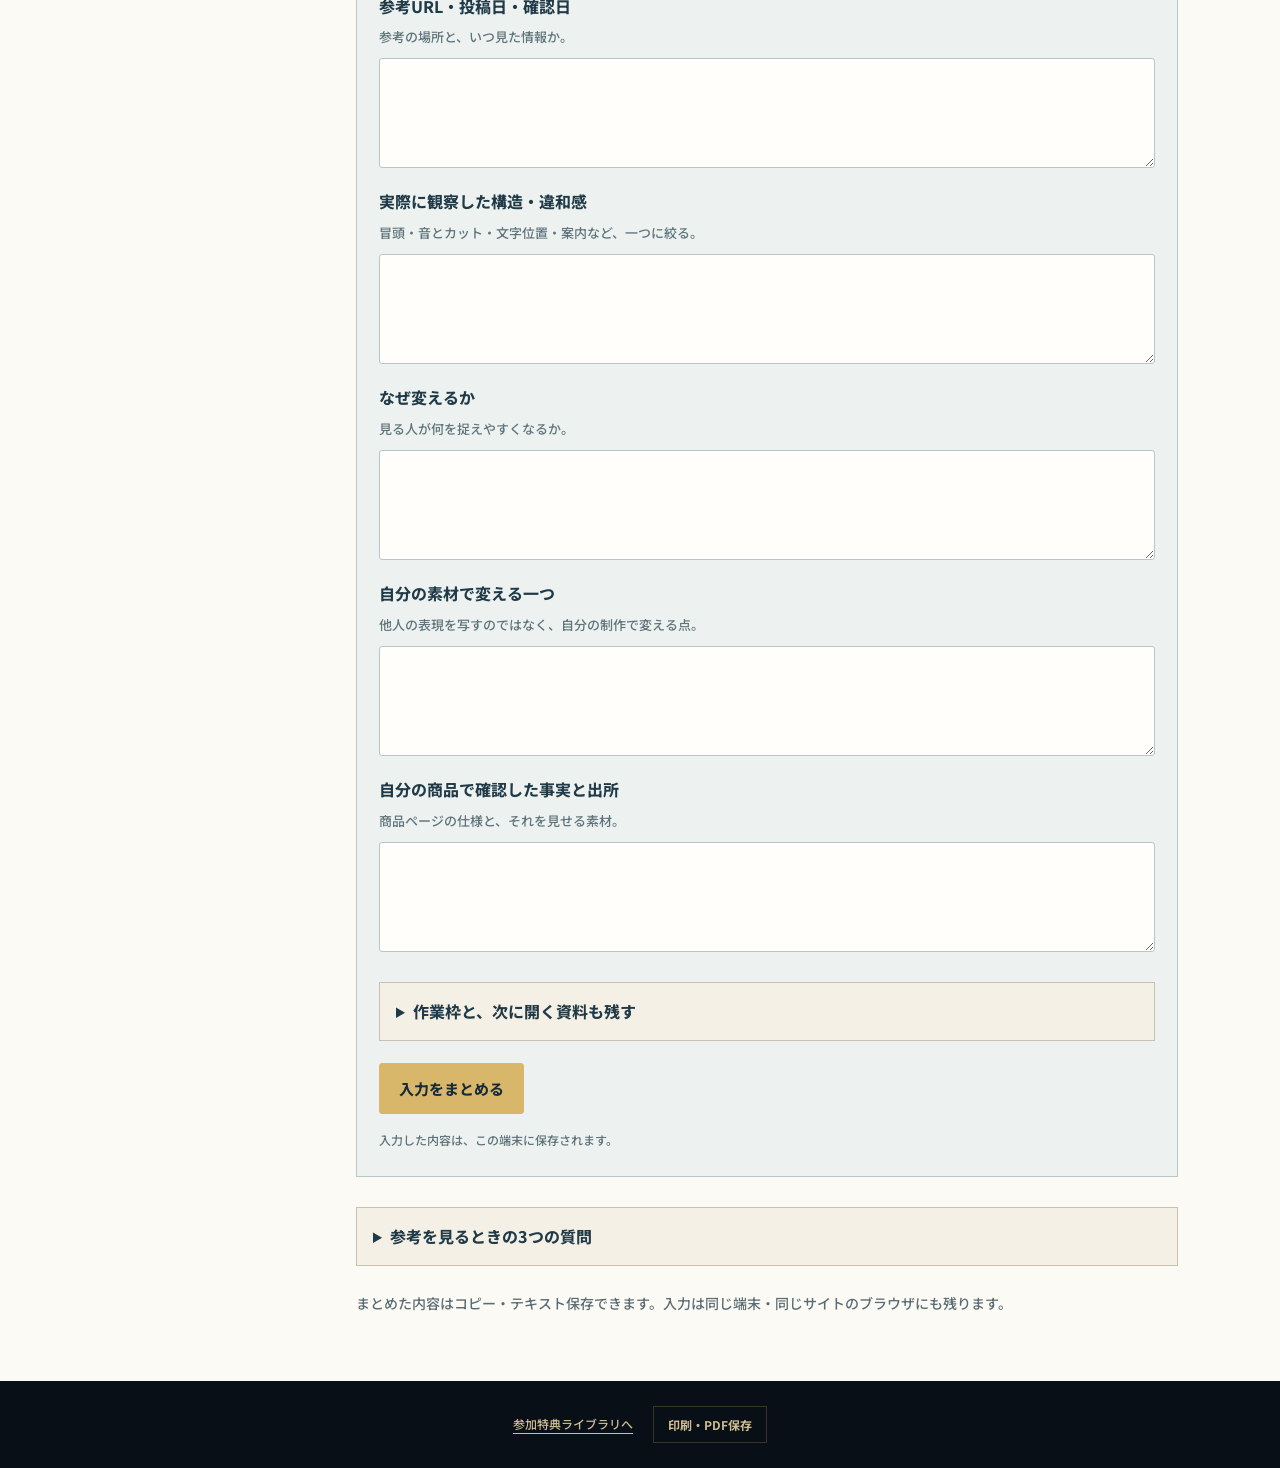
==== commit 8d306366: "Complete individual bonus guides and preserve practical outputs" ====
--- a/02.html
+++ b/02.html
@@ -1,3 +1,3 @@
 <!DOCTYPE html>
 
-<html lang="ja"><head><meta charset="utf-8"><meta content="noindex" name="robots"><meta content="width=device-width,initial-scale=1" name="viewport"><link href="data:," rel="icon"><title>たった3ヶ月で月113万を生み出した極意｜参加特典</title><link href="bonus.css?v=b09d57ad76" rel="stylesheet"></head><body class="bonus-page" data-volume="02"><header class="bonus-nav"><a class="bonus-brand" href="bonuses.html">シークレットコンサル<span>参加特典ライブラリ</span></a><nav aria-label="ページ"><a href="bonuses.html">特典一覧</a><a href="lp.html">コンサル案内</a></nav></header><header class="bonus-hero"><div class="bonus-hero-inner"><div><p class="volume-label">特典 02　実践記録BOOK</p><p class="official-bonus-title">たった3ヶ月で月113万を生み出した極意</p><h1>伸びた理由を、<br>自分の一本へ。</h1><p class="bonus-lead">実践者・松岡さんの事例から、直近の参考の見つけ方、音とカットの改善、商品固有の訴求へ置き換える判断を取り出します。</p><div class="hero-buttons"><a class="primary" href="#finished">完成見本を見る</a><a class="secondary" href="#practice">シートを使う</a></div></div><div class="bonus-cover cover-02"><span>特典 02</span><svg aria-hidden="true" class="object object-clock" fill="none" stroke="#294654" stroke-linecap="round" stroke-linejoin="round" stroke-width="2.4" viewbox="0 0 128 128"><circle cx="64" cy="67" fill="#fff8e7" r="43"></circle><circle cx="64" cy="67" r="34" stroke="#d4b56c"></circle><path d="M64 43v25l19 12" stroke-width="5"></path><path d="M47 12h34M64 12v10"></path><circle cx="64" cy="67" fill="#1c3442" r="4"></circle></svg><strong>実践記録<br>BOOK</strong><div class="cover-rule"></div><small>理解する</small></div></div></header><div class="gain-strip"><svg aria-hidden="true" class="object object-check" fill="none" stroke="#294654" stroke-linecap="round" stroke-linejoin="round" stroke-width="2.4" viewbox="0 0 128 128"><circle cx="64" cy="64" fill="#dceae6" r="43"></circle><path d="M41 64l16 17 33-35" stroke="#2d6c60" stroke-width="8"></path></svg><p>参考・判断理由・自分の変更点を残し、次の一本を作れる。</p></div><main class="bonus-layout"><aside class="bonus-aside"><nav aria-label="この資料の目次"><strong>この資料の中身</strong><a href="#finished">完成した形を先に見る</a><a href="#lesson-1"><span>01</span>113万円の前に、何をしていたか。</a><a href="#lesson-2"><span>02</span>伸び始めを、観察メモへ変える。</a><a href="#lesson-3"><span>03</span>一か所の違和感を、直す理由にする。</a><a href="#lesson-4"><span>04</span>位置ではなく、伝える目的を受け継ぐ。</a><a href="#lesson-5"><span>05</span>次の一回に使う、改善メモを残す。</a><a href="#practice">自分の内容で使う</a></nav><a class="download-link" download href="downloads/02_使い方と記入例.txt">使い方と記入例を保存</a><a class="download-link" href="workbook.html#sheet-02">印刷して使う記入用シート</a></aside><article><section class="finished-artifact v32-finished" id="finished"><header><p>この教材で作るもの</p><h2>調査から一本の改善まで、判断を一枚に。</h2><p>松岡さんの事例から取り出した判断を、自分の制作へ置き換える記入例です。</p></header><div class="artifact-stage"><ol class="v32-flow"><li><span>01</span><div><b>観察したこと</b><p>参考の音と、商品が切り替わる瞬間にズレを感じる。</p></div></li><li><span>02</span><div><b>変える理由</b><p>切り替わりが音の合図と重なると、見せたい動きが捉えやすい。</p></div></li><li><span>03</span><div><b>自分の一回で変えること</b><p>自分で撮った商品の切り替えを、決めた音の合図に合わせる。</p></div></li><li><span>04</span><div><b>次に確かめること</b><p>実際に再生して、商品の動きが見えるか。反応は同じ期間で残す。</p></div></li></ol></div><p class="done-line"><b>完成の目印</b>参考・判断理由・自分の変更点・作業の再開場所が一枚にある。</p><div class="artifact-actions"><a class="primary" href="#practice">自分の材料で使う</a><a class="secondary" href="#lesson-1">手順を読む</a></div></section><section class="lesson v32-lesson" id="lesson-1"><header class="lesson-heading"><span>01</span><div><h2>113万円の前に、何をしていたか。</h2><p>松岡さんの美容アフィリエイト事例から、結果と日々の判断を分けて読みます。</p></div></header><figure aria-label="113万円の前に、何をしていたか。" class="lesson-figure"><ol class="v32-flow"><li><span>01</span><div><b>2024年8月に開始</b><p>会社の仕事と並行して、美容アフィリエイトに取り組む。</p></div></li><li><span>02</span><div><b>同年10月に最高月利益113万円</b><p>伸びた2本の動画・1商品が大きく寄与した事例。</p></div></li><li><span>03</span><div><b>帰宅後に、翌日分の2本を制作</b><p>翌日の昼・夜に投稿する準備をしていた。</p></div></li></ol></figure><p class="lesson-explain">この金額は松岡さんの事例です。商品・運・タイミングも重なったと本人が話しています。TikTok Shop開始以前の事例なので、当時の成果を現在の制度や自分の見込み収益へ置き換えず、調べ方・直し方・準備の仕方を取り出します。</p><p class="lesson-action"><span>ここで残すもの</span><strong>自分が取り入れる判断を一つ選ぶ。金額や本数をノルマにはしない。</strong></p></section><section class="lesson v32-lesson" id="lesson-2"><header class="lesson-heading"><span>02</span><div><h2>伸び始めを、観察メモへ変える。</h2><p>直近の投稿を見つけても、「なぜ参考にするか」がなければ次に使えません。</p></div></header><figure aria-label="伸び始めを、観察メモへ変える。" class="lesson-figure"><ol class="v32-flow"><li><span>01</span><div><b>商品名で探す</b><p>直近約7日を一つの観察範囲にして、投稿日と確認日を残す。</p></div></li><li><span>02</span><div><b>同じ投稿を見返す</b><p>数字が動いているか、冒頭・動き・文字・案内を確かめる。</p></div></li><li><span>03</span><div><b>一つに絞る</b><p>自分の素材で再現できる構造と、改善したい一点を選ぶ。</p></div></li></ol></figure><p class="lesson-explain">松岡さんが挙げたコツの一つは、直近7日ほどで伸びている投稿を早く捉えることです。ここで集めるのは表現のコピーではなく、どんな場面から入り、何を見せ、何へ案内するかという順序です。確認した時刻も残すと、後からの思い込みを減らせます。</p><p class="lesson-action"><span>ここで残すもの</span><strong>参考URL・投稿日・確認日・観察できたことを一組で残す。</strong></p></section><section class="lesson v32-lesson" id="lesson-3"><header class="lesson-heading"><span>03</span><div><h2>一か所の違和感を、直す理由にする。</h2><p>事例で実際に挙がった改善は、音とカットのズレを合わせることでした。</p></div></header><figure aria-label="一か所の違和感を、直す理由にする。" class="lesson-figure"><div class="v32-compare"><div><span>観察した違和感</span><p>音の合図より、映像の切り替えが遅れて見える。</p><p>内容を増やす前に、切り替わる瞬間を確かめる。</p></div><div><span>自分の制作で直す一つ</span><p>使う音の合図を決める。</p><p>映像の動き・カットが、その瞬間に合うよう調整する。</p></div></div></figure><p class="lesson-explain">「凝った動画を作る」だけでは、何を変えたか振り返れません。音と映像なら、どの合図とどの動作をそろえたかまで言葉にします。改善後に反応が変わっても、この一点だけが原因だとは決めず、記録を残します。</p><p class="lesson-action"><span>ここで残すもの</span><strong>「何となく良くする」を、「どの瞬間を、どう直すか」に書き換える。</strong></p></section><section class="lesson v32-lesson" id="lesson-4"><header class="lesson-heading"><span>04</span><div><h2>位置ではなく、伝える目的を受け継ぐ。</h2><p>文字の場所も、商品を紹介する言葉も、自分の映像と商品の事実へ合わせます。</p></div></header><figure aria-label="位置ではなく、伝える目的を受け継ぐ。" class="lesson-figure"><div class="v32-table-wrap"><table class="v32-table" data-columns="2"><thead><tr><th scope="col">観察するもの</th><th scope="col">自分の制作で確かめること</th></tr></thead><tbody><tr><th scope="row">文字の位置</th><td data-label="自分の制作で確かめること">顔・目・商品の動きを隠していないか。端末でも読めるか。</td></tr><tr><th scope="row">見せる順序</th><td data-label="自分の制作で確かめること">商品のどの形・動きが、選ぶ判断につながるか。</td></tr><tr><th scope="row">商品を選ぶ理由</th><td data-label="自分の制作で確かめること">自分の商品ページに、その仕様や条件が書かれているか。</td></tr></tbody></table></div></figure><p class="lesson-explain">事例では、参考と同じ位置へ文字を置いたら顔の目に重なった例が挙がります。守るのは座標ではなく、見せたいものが見えることです。また商品を変えたら、前の商品で使った訴求を流用せず、新しい商品ページで固有の売りを読み直します。</p><p class="lesson-action"><span>ここで残すもの</span><strong>商品ページの一文と、それを見せる自分の素材を一組にする。</strong></p></section><section class="lesson v32-lesson" id="lesson-5"><header class="lesson-heading"><span>05</span><div><h2>次の一回に使う、改善メモを残す。</h2><p>調査・判断・制作が、一つのメモでつながる状態にします。</p></div></header><figure aria-label="次の一回に使う、改善メモを残す。" class="lesson-figure"><ol class="v32-flow"><li><span>01</span><div><b>観察</b><p>参考URLと、実際に見た構造・違和感を書く。</p></div></li><li><span>02</span><div><b>判断</b><p>なぜ変えるか、自分の商品で言えることは何かを書く。</p></div></li><li><span>03</span><div><b>制作</b><p>自分の素材で変える一点と、作業枠を決める。</p></div></li><li><span>04</span><div><b>見直し</b><p>公開日と確認日を残し、次の投稿へ持ち越す一点を決める。</p></div></li></ol></figure><p class="lesson-explain">下のシートには、作業時間だけでなく、参考・判断理由・自分の変更点を記入できます。松岡さんの帰宅後の準備を、自分が再開できる大きさへ置き換えてください。予定枠の最後に、次に開くものまで残すと作業をつなげられます。</p><p class="lesson-action"><span>ここで残すもの</span><strong>シートをまとめて保存し、次の制作時にそのメモから始める。</strong></p></section><section class="practice" id="practice"><header><span>ここから、自分の材料で</span><h2>自分の生活で、次の一回を決める。</h2><p>記入例を入れて動かしてから、自分の内容へ置き換えられます。</p></header><form data-tool="plan" data-volume="02"><div class="form-toolbar"><button class="secondary" data-example type="button">記入例を入れる</button><button class="quiet" data-clear type="button">入力を空にする</button></div><div class="form-guide"><b>このシートの完成の目印</b>次に開く資料と、最初の作業が決まっている。</div><div class="v32-extra-fields"><h3>観察から、自分の改善へ</h3><label class="field"><span>参考URL・投稿日・確認日<small>参考の場所と、いつ見た情報か。</small></span><textarea data-v32-field="参考URL・投稿日・確認日" name="watchUrl" rows="3"></textarea></label><label class="field"><span>実際に観察した構造・違和感<small>冒頭・音とカット・文字位置・案内など、一つに絞る。</small></span><textarea data-v32-field="実際に観察した構造・違和感" name="observed" rows="3"></textarea></label><label class="field"><span>なぜ変えるか<small>見る人が何を捉えやすくなるか。</small></span><textarea data-v32-field="なぜ変えるか" name="whyChange" rows="3"></textarea></label><label class="field"><span>自分の素材で変える一つ<small>他人の表現を写すのではなく、自分の制作で変える点。</small></span><textarea data-v32-field="自分の素材で変える一つ" name="ownChange" rows="3"></textarea></label><label class="field"><span>自分の商品で確認した事実と出所<small>商品ページの仕様と、それを見せる素材。</small></span><textarea data-v32-field="自分の商品で確認した事実と出所" name="confirmedFacts" rows="3"></textarea></label></div><label class="field"><span>使える曜日・時間帯</span><input name="slot" type="text" value><small>例：水曜の夕食後に20分</small></label><label class="field"><span>その枠で終わらせること</span><textarea name="finish" rows="3"></textarea><small>時間ではなく、何ができたら終わりか。</small></label><label class="field"><span>先に用意するもの</span><textarea name="materials" rows="3"></textarea></label><label class="field"><span>次回は、何を開いて何から始める？</span><textarea name="restart" rows="3"></textarea></label><button class="primary" type="submit">入力をまとめる</button><p class="tool-status" data-tool-status role="status">入力した内容は、この端末に保存されます。</p><div class="output-panel" hidden><h3>作成した内容</h3><div aria-live="polite" class="form-result-review" data-result-review hidden></div><textarea aria-label="作成した内容" data-output rows="12"></textarea><div class="output-actions"><button class="secondary" data-copy type="button">コピー</button><button class="secondary" data-download type="button">テキストで保存</button></div></div></form></section><section class="lesson-finish"><h2>この一冊の完成。</h2><p>参考・判断理由・自分の変更点・作業の再開場所が一枚にある。</p><a class="text-link" href="#practice">自分のシートをまとめて保存する</a></section></article></main><footer class="bonus-footer"><a href="bonuses.html">参加特典ライブラリへ</a><button data-print type="button">印刷・PDF保存</button></footer><script src="bonus-data.js?v=2a8fb94de8"></script><script src="bonus.js?v=a031c0be46"></script></body></html>+<html lang="ja"><head><meta charset="utf-8"><meta content="noindex" name="robots"><meta content="width=device-width,initial-scale=1" name="viewport"><link href="data:," rel="icon"><title>たった3ヶ月で月113万を生み出した極意｜参加特典</title><link href="bonus.css?v=60c396fb30" rel="stylesheet"></head><body class="bonus-page v35" data-volume="02"><header class="bonus-nav"><a class="bonus-brand" href="bonuses.html">シークレットコンサル<span>参加特典ライブラリ</span></a><nav aria-label="ページ"><a href="bonuses.html">特典一覧</a><a href="lp.html">コンサル案内</a></nav></header><header class="bonus-hero"><div class="bonus-hero-inner"><div><p class="volume-label">特典 02</p><p class="official-bonus-title">たった3ヶ月で月113万を生み出した極意</p><h1>伸びた事例を、制作の判断へ。</h1><p class="bonus-lead">月113万円という結果の前提と、一本の動画を直すときの見方を分けて整理します。</p><div class="hero-buttons"><a class="primary" href="#practice">自分の材料で使う</a><a class="secondary" href="#finished">完成例を見る</a></div></div></div></header><main class="bonus-layout"><aside class="bonus-aside"><nav aria-label="この資料の目次"><strong>この特典を使う</strong><a href="#finished">完成例を見る</a><a href="#practice">自分の材料で使う</a></nav><a class="download-link" download href="downloads/02_使い方と記入例.txt">使い方と記入欄を保存</a><a class="download-link" href="workbook.html#sheet-02">印刷用の記入シート</a></aside><article><section class="v35-section" id="finished"><header><h2>113万円の前に、積み重ねがあった。</h2></header><figure aria-label="松岡さんの美容アフィリエイト開始前から2024年10月まで" class="v35-timeline"><div><span>開始前</span><b>恋愛・占い分野で発信</b><p>SNS発信の経験あり</p></div><div><span>2024年8月</span><b>美容アフィを開始</b><p>本業と並行</p></div><div><span>同年10月</span><b>最高月利益 113万円</b><p>伸びた2動画・1商品が寄与</p></div></figure><p class="v35-note">松岡さんの事例です。美容アフィの開始から約3か月であり、SNS未経験からの3か月という意味ではありません。</p></section><section class="v35-section" id="lesson-1"><header><h2>真似するのは、音や文字を置く理由。</h2></header><figure aria-label="音と映像の切替を結び付ける編集の考え方" class="v35-edit-film"><div class="v35-film-row"><span>映像</span><b>商品を見せる</b><b class="accent">画を切り替える</b><b>使う場面へ</b></div><div class="v35-film-row audio"><span>音</span><i></i><b>音の合図 &uarr;</b><i></i></div></figure><p>インタビューでは、音と画の切替がずれた参考を合わせ直す判断が語られています。同じ位置や秒数を写すより、何を分かりやすくする編集なのかを読みます。</p><div class="v35-edit-rules"><p><b>文字が目を覆うなら</b>映像が変わったら、文字を空いている位置へ動かす。</p><p><b>紹介する商品が変わったら</b>その商品のLPを読み、強みに合わせて訴求も変える。</p></div><p class="v35-note">図は改善の考え方です。113万円に寄与した当該動画の再現や、収益の直接原因を示すものではありません。</p></section><section class="practice v35-practice" id="practice"><header><span>ここから、自分の材料で</span><h2>一本の観察から、次に直す一つを決める。</h2><p>記入例を入れて試し、自分の内容へ置き換えて保存できます。</p></header><form data-tool="plan" data-volume="02"><div class="form-toolbar"><button class="secondary" data-example type="button">記入例を入れる</button><button class="quiet" data-clear type="button">入力を空にする</button></div><div class="form-guide"><b>このシートの完成の目印</b>参考・観察した理由・自分が変える一か所が、一枚に残っている。</div><div class="v32-extra-fields"><h3>観察から、自分の改善へ</h3><label class="field"><span>参考URL・投稿日・確認日<small>参考の場所と、いつ見た情報か。</small></span><textarea data-v32-field="参考URL・投稿日・確認日" name="watchUrl" rows="3"></textarea></label><label class="field"><span>実際に観察した構造・違和感<small>冒頭・音とカット・文字位置・案内など、一つに絞る。</small></span><textarea data-v32-field="実際に観察した構造・違和感" name="observed" rows="3"></textarea></label><label class="field"><span>なぜ変えるか<small>見る人が何を捉えやすくなるか。</small></span><textarea data-v32-field="なぜ変えるか" name="whyChange" rows="3"></textarea></label><label class="field"><span>自分の素材で変える一つ<small>他人の表現を写すのではなく、自分の制作で変える点。</small></span><textarea data-v32-field="自分の素材で変える一つ" name="ownChange" rows="3"></textarea></label><label class="field"><span>自分の商品で確認した事実と出所<small>商品ページの仕様と、それを見せる素材。</small></span><textarea data-v32-field="自分の商品で確認した事実と出所" name="confirmedFacts" rows="3"></textarea></label></div><details class="v35-more" data-v35-group="slot"><summary>作業枠と、次に開く資料も残す</summary><label class="field"><span>使える曜日・時間帯</span><input name="slot" type="text" value><small>例：水曜の夕食後に20分</small></label><label class="field"><span>その枠で終わらせること</span><textarea name="finish" rows="3"></textarea><small>時間ではなく、何ができたら終わりか。</small></label><label class="field"><span>先に用意するもの</span><textarea name="materials" rows="3"></textarea></label><label class="field"><span>次回は、何を開いて何から始める？</span><textarea name="restart" rows="3"></textarea></label></details><button class="primary" type="submit">入力をまとめる</button><p class="tool-status" data-tool-status role="status">入力した内容は、この端末に保存されます。</p><div class="output-panel" hidden><h3>作成した内容</h3><div aria-live="polite" class="form-result-review" data-result-review hidden></div><textarea aria-label="作成した内容" data-output rows="12"></textarea><div class="output-actions"><button class="secondary" data-copy type="button">コピー</button><button class="secondary" data-download type="button">テキストで保存</button></div></div></form></section><details class="v35-more"><summary>参考を見るときの3つの質問</summary><div><ol><li>映像・音・言葉のどこで注目が切り替わったか。</li><li>それは、商品の何を分かりやすくしているか。</li><li>自分の素材で同じ役割を果たせるのは何か。</li></ol><p>配置や秒数だけを写さず、観察&rarr;理由&rarr;自分の変更点を下のシートへ残します。</p></div></details><p class="v35-finish">まとめた内容はコピー・テキスト保存できます。入力は同じ端末・同じサイトのブラウザにも残ります。</p></article></main><footer class="bonus-footer"><a href="bonuses.html">参加特典ライブラリへ</a><button data-print type="button">印刷・PDF保存</button></footer><script src="bonus-data.js?v=2a8fb94de8"></script><script src="bonus.js?v=787b999509"></script></body></html>
--- a/bonus.css
+++ b/bonus.css
@@ -56,4 +56,99 @@
 .v32-calc-inputs{display:grid;grid-template-columns:1fr 1fr;gap:18px;margin-top:23px}.v32-calc-inputs .field{margin:0}.v32-calc-results{margin:25px 0 0}.v32-calc-results>div{display:flex;justify-content:space-between;align-items:center;gap:18px;padding:17px 0;border-bottom:1px solid #bac7c5}.v32-calc-results dt{font-size:13px}.v32-calc-results dd{margin:0;font-size:24px;font-weight:800;white-space:nowrap}.v32-calc-results>div:last-child{border-bottom:3px solid #a98d53}
 @media(max-width:560px){.v32-table[data-columns="3"] thead{display:none}.v32-table[data-columns="3"],.v32-table[data-columns="3"] tbody{display:block}.v32-table[data-columns="3"] tr{display:block;margin-bottom:17px;border:1px solid #c6c5b7}.v32-table[data-columns="3"] th[scope="row"]{display:block;border:0;border-bottom:1px solid #c6c5b7;padding:12px 14px;font-size:13px}.v32-table[data-columns="3"] td{display:grid;grid-template-columns:68px minmax(0,1fr);gap:12px;border:0;padding:12px 14px;font-size:13px;line-height:1.95}.v32-table[data-columns="3"] td+td{border-top:1px solid #e1dece}.v32-table[data-columns="3"] td:before{content:attr(data-label);font-weight:700;color:#617274;font-size:11px;line-height:2}.v32-calc-inputs{gap:15px}.v32-calc-results dd{font-size:22px}.v32-calc-results dt{font-size:12px}}
 @media print{.v32-flow li{break-inside:avoid}.v32-compare>div{break-inside:avoid}.v32-caption button,.v32-caption .form-toolbar{display:none}.v32-caption textarea{min-height:130px}.official-bonus-title{color:#222}.v32-extra-fields{break-inside:avoid}.v32-table tr{break-inside:avoid}}
+/* モバイルの可読性と操作領域。個別教材だけに適用し、色・内容・PC版は保つ。 */
+@media screen and (max-width:600px){
+ body.bonus-page[data-volume] article small{font-size:13px;line-height:1.9}
+ body.bonus-page[data-volume] .bonus-hero .official-bonus-title{font-size:14px;line-height:1.9}
+ body.bonus-page[data-volume] :is(.bonus-lead,.lesson-heading p,.lesson-explain,.v32-lesson .lesson-explain,.practice>header>p){font-size:16px;line-height:2}
+ body.bonus-page[data-volume] :is(.artifact-stage,.lesson-figure,.worked-example,.practice) p{font-size:14px;line-height:2}
+ body.bonus-page[data-volume] :is(.lesson-explain,.v32-lesson .lesson-explain,.practice>header>p){font-size:16px}
+ body.bonus-page[data-volume] article h2{text-wrap:pretty}
+ body.bonus-page[data-volume] :is(.finished-artifact>header>p:first-child,.lesson-action>span,.done-line>b,.example-note,.figure-note,.output-catalog small,.reading-note>span,.reading-note>b,.tool-status,.v32-note){font-size:13px;line-height:1.9}
+ body.bonus-page[data-volume] :is(.lesson-action strong,.v32-lesson .lesson-action strong){font-size:15px;line-height:2}
+ body.bonus-page[data-volume] .artifact-rows dt{font-size:13px}
+ body.bonus-page[data-volume] .artifact-rows dd{font-size:14px}
+ body.bonus-page[data-volume] :is(.actor strong,.role-map strong,.prep-week strong,.production-story>div>b){font-size:15px}
+ body.bonus-page[data-volume] :is(.actor>span,.production-story small,.story-image>span,.calendar-row small,.ratio-answer b){font-size:13px;line-height:1.9}
+ body.bonus-page[data-volume] .role-map p{font-size:14px}
+ body.bonus-page[data-volume] .production-story{grid-template-columns:1fr}
+ body.bonus-page[data-volume] .production-story>div>p{font-size:15px}
+ body.bonus-page[data-volume] .production-story small{padding-top:10px}
+ body.bonus-page[data-volume] .brush-sequence{display:grid;grid-template-columns:1fr;gap:20px}
+ body.bonus-page[data-volume] .brush-state{display:grid;grid-template-columns:60px 20px minmax(0,1fr);gap:0 9px;align-items:center;text-align:left}
+ body.bonus-page[data-volume] .brush-state .object{grid-column:1;grid-row:1/3;width:60px;height:60px;margin:0}
+ body.bonus-page[data-volume] .brush-state>span{grid-column:2;grid-row:1/3;font-size:13px}
+ body.bonus-page[data-volume] .brush-state b{grid-column:3;grid-row:1;font-size:14px;margin:0}
+ body.bonus-page[data-volume] .brush-state small{grid-column:3;grid-row:2;font-size:13px;line-height:1.9}
+ body.bonus-page[data-volume] :is(.visual-flow.transfer,.visual-flow.desk){display:grid;grid-template-columns:1fr;gap:15px}
+ body.bonus-page[data-volume] :is(.visual-flow.transfer,.visual-flow.desk) .actor{display:grid;grid-template-columns:60px minmax(0,1fr);gap:0 14px;text-align:left;align-items:center}
+ body.bonus-page[data-volume] :is(.visual-flow.transfer,.visual-flow.desk) .actor .object{grid-row:1/3;width:58px;height:58px;margin:0}
+ body.bonus-page[data-volume] :is(.visual-flow.transfer,.visual-flow.desk) .actor>span{margin:0;font-size:14px}
+ body.bonus-page[data-volume] :is(.visual-flow.transfer,.visual-flow.desk) .flow-arrow{width:24px;min-height:24px;justify-self:center;transform:rotate(90deg)}
+ body.bonus-page[data-volume] .calendar-row{grid-template-columns:24px 53px minmax(0,1fr);gap:8px 10px}
+ body.bonus-page[data-volume] .calendar-row>strong{font-size:15px}
+ body.bonus-page[data-volume] .calendar-row p{font-size:14px}
+ body.bonus-page[data-volume] .calendar-title{flex-wrap:wrap;gap:12px}
+ body.bonus-page[data-volume] .calendar-title>span{font-size:13px}
+ body.bonus-page[data-volume] .funnel>div>strong{font-size:15px}
+ body.bonus-page[data-volume] .funnel>div>p{font-size:14px}
+ body.bonus-page[data-volume] .funnel-table>div{grid-template-columns:1.1fr 1fr 1fr;gap:8px}
+ body.bonus-page[data-volume] .funnel-table>div:first-child{font-size:13px}
+ body.bonus-page[data-volume] .funnel-table>div>span{font-size:14px}
+ body.bonus-page[data-volume] .funnel-table strong{font-size:16px}
+ body.bonus-page[data-volume] .funnel-live .funnel-row{font-size:14px;gap:8px}
+ body.bonus-page[data-volume] .worked-lines b{font-size:14px}
+ body.bonus-page[data-volume] .worked-lines p{font-size:15px}
+ body.bonus-page[data-volume] .output-catalog summary>span{font-size:13px}
+ body.bonus-page[data-volume] .output-catalog summary strong{font-size:15px}
+ body.bonus-page[data-volume] .output-catalog pre{font-size:15px;line-height:2}
+ body.bonus-page[data-volume] .form-guide{font-size:14px;line-height:2}
+ body.bonus-page[data-volume] .form-guide b{font-size:14px}
+ body.bonus-page[data-volume] :is(.field>span,.practice .field>span,.week-editor .field>span,.metrics-editor .field>span){font-size:14px;line-height:1.9}
+ body.bonus-page[data-volume] :is(.field small,.v32-extra-fields small){font-size:13px;line-height:1.9}
+ body.bonus-page[data-volume] :is(.field input,.field textarea,.field select,.week-editor input,.metrics-editor .field input,.candidate-status select,.v32-extra-fields select,.output-panel textarea){font-size:16px;line-height:1.8;min-height:48px}
+ body.bonus-page[data-volume] textarea{overflow-wrap:anywhere}
+ body.bonus-page[data-volume] .week-editor>div{grid-template-columns:32px minmax(0,1fr);gap:14px;align-items:center;padding:18px 0}
+ body.bonus-page[data-volume] .week-editor>div>strong{padding-top:20px}
+ body.bonus-page[data-volume] .week-editor>div>.field:first-of-type{max-width:120px}
+ body.bonus-page[data-volume] .week-editor>div>.field:last-child{grid-column:1/-1}
+ body.bonus-page[data-volume] :is(.route-checks span,.candidate-status label){font-size:14px;line-height:1.9}
+ body.bonus-page[data-volume] .candidate-status legend{font-size:14px}
+ body.bonus-page[data-volume] .candidate-status label{grid-template-columns:1fr;gap:8px;margin-bottom:20px}
+ body.bonus-page[data-volume] .candidate-status select{width:100%;padding:10px 12px}
+ body.bonus-page[data-volume] :is(button,.primary,.secondary,.quiet){min-height:48px;font-size:14px;padding:10px 14px}
+ body.bonus-page[data-volume] .prompt-picker button{font-size:14px;min-height:48px;padding:11px 8px}
+ body.bonus-page[data-volume] .prompt-picker b{font-size:14px}
+ body.bonus-page[data-volume] .output-actions{display:grid;grid-template-columns:1fr;gap:12px}
+ body.bonus-page[data-volume] .output-actions>button{width:100%}
+ body.bonus-page[data-volume] .bonus-nav{gap:10px;padding:10px 15px}
+ body.bonus-page[data-volume] .bonus-brand{min-height:44px;display:flex;flex-direction:column;justify-content:center}
+ body.bonus-page[data-volume] .bonus-nav nav{gap:12px}
+ body.bonus-page[data-volume] .bonus-nav nav a{display:inline-flex;align-items:center;min-height:44px;font-size:12px}
+ body.bonus-page[data-volume] .bonus-aside{display:flex;flex-direction:column;gap:7px}
+ body.bonus-page[data-volume] .bonus-aside .download-link{display:flex;align-items:center;justify-content:flex-start;min-height:44px;font-size:14px;text-align:left;margin:0;line-height:1.8}
+ body.bonus-page[data-volume] .lesson-finish>.text-link{display:flex;align-items:center;min-height:48px;font-size:15px}
+ body.bonus-page[data-volume] .route-next a{display:inline-flex;align-items:center;min-height:44px;font-size:14px}
+ body.bonus-page[data-volume] .bonus-footer{flex-wrap:wrap;gap:12px}
+ body.bonus-page[data-volume] .bonus-footer>a{display:flex;align-items:center;min-height:44px;font-size:14px}
+ body.bonus-page[data-volume] .lesson{scroll-margin-top:88px}
+ body.bonus-page[data-volume] .v32-table{font-size:14px}
+ body.bonus-page[data-volume] .v32-table,body.bonus-page[data-volume] .v32-table tbody{display:block}
+ body.bonus-page[data-volume] .v32-table thead{display:none}
+ body.bonus-page[data-volume] .v32-table tr{display:block;margin-bottom:18px;border:1px solid #c6c5b7}
+ body.bonus-page[data-volume] .v32-table th[scope=row]{display:block;width:auto;border:0;border-bottom:1px solid #c6c5b7;padding:13px 14px;font-size:14px;line-height:1.9}
+ body.bonus-page[data-volume] .v32-table td{display:block;border:0;padding:13px 14px;font-size:14px;line-height:2}
+ body.bonus-page[data-volume] .v32-table td+td{border-top:1px solid #e1dece}
+ body.bonus-page[data-volume] .v32-table td:before{content:attr(data-label);display:block;font-size:13px;font-weight:700;color:#617274;line-height:1.9;margin-bottom:6px}
+}
 /* BONUS_V32_END */
+
+/* BONUS_V35_START */
+.bonus-page.v35 .v35-practice form .field>span{font-size:16px}.bonus-page.v35 .v35-practice form .field small{font-size:13px}
+.v35-price-reward{display:grid;grid-template-columns:1fr 1fr;gap:16px}.v35-price-reward>div{padding:16px;background:#fffdf6;border-top:3px solid #9c8350}.v35-price-reward span,.v35-price-reward small{display:block;font-size:13px;line-height:1.9}.v35-price-reward b{display:block;font-size:19px;line-height:1.8;margin:6px 0}.v35 .v35-case-label{margin-top:20px}.v35-edit-rules{display:grid;gap:12px;margin-top:17px}.v35-edit-rules p{font-size:16px;line-height:1.9}.v35-edit-rules b{display:block;font-size:14px;color:#806124}.v35 .candidate-status{padding:14px}.v35 .v35-more .candidate-status select{font-size:16px;min-height:44px}
+@font-face{font-family:"Bonus Sans";src:url("assets/fonts/BonusSans-v35.woff2") format("woff2");font-style:normal;font-weight:100 900;font-display:swap}
+.v35 .bonus-hero-inner{display:block;max-width:1140px;padding:30px 32px 32px}.v35 .bonus-hero h1{font-size:34px;line-height:1.6;max-width:27em}.v35 .volume-label{font-size:14px;margin:0 0 6px}.v35 .official-bonus-title{font-size:14px;margin-bottom:9px}.v35 .bonus-lead{font-size:16px;line-height:1.9;margin-top:13px;max-width:45em}.v35 .hero-buttons{margin-top:17px}.v35 .bonus-layout{padding-top:30px;gap:34px}.v35 .v35-section{margin-bottom:30px;padding-bottom:28px;border-bottom:1px solid var(--line)}.v35-section>header{margin-bottom:17px}.v35-section h2{font-size:25px;line-height:1.65}.v35-section>p{font-size:16px;line-height:1.95;margin-top:15px}.v35 .v35-note{font-size:13px;line-height:1.9;color:#5b6d74;margin:12px 0 0}.v35 .v35-more{margin:22px 0;padding:0;border:1px solid #c8c1ad;background:#f4f0e5}.v35-more>summary{font-size:16px;line-height:1.8;font-weight:750;cursor:pointer;padding:14px 16px;min-height:50px}.v35-more>div,.v35-more>.field{padding:0 16px 16px}.v35-more>div>p,.v35-more li{font-size:16px;line-height:1.95}.v35-more ol,.v35-more ul{margin:0;padding:0 0 0 1.5em}.v35-more li+li{margin-top:9px}.v35-more .field{margin:14px 16px;padding:0}.v35-more .field:first-of-type{margin-top:5px}.v35 .v35-practice{padding:24px 22px;margin-bottom:30px}.v35-practice>header{margin-bottom:20px}.v35-practice header h2{font-size:24px}.v35-practice header p{font-size:16px;line-height:1.9;margin-top:10px}.v35 .field{margin-bottom:19px}.v35 .field>span{font-size:16px;line-height:1.8}.v35 .field small{font-size:13px}.v35 .field textarea{min-height:94px;line-height:1.8}.v35 .field input,.v35 .field select,.v35 .field textarea{font-size:16px}.v35 .field input{min-height:46px}.v35 .v35-material textarea{min-height:78px}.v35 .form-guide{font-size:14px;margin-bottom:20px}.v35 .form-guide>b{font-size:13px}.v35 .primary,.v35 .secondary,.v35 .quiet{min-height:46px;font-size:15px}.v35 .v35-finish{font-size:14px;color:#5b6d74;line-height:1.9;margin-top:24px}.v35 .v32-extra-fields{padding:8px 0;border:0;margin:0}.v35 .v32-extra-fields>h3{display:none}.v35 .v35-mode-links{display:flex;gap:10px;flex-wrap:wrap;margin-top:20px}.v35-section figure{margin:0;background:#f1ecde;border:1px solid #d1c5a8;padding:22px}.v35-timeline{display:grid;grid-template-columns:repeat(3,1fr);gap:20px}.v35-timeline>div{position:relative;border-left:3px solid #b3934c;padding-left:15px}.v35-timeline span,.v35-timeline b,.v35-timeline p{display:block}.v35-timeline span{font-size:14px;color:#786132;margin-bottom:8px}.v35-timeline b{font-size:20px;line-height:1.7}.v35-timeline p{font-size:14px;line-height:1.9;margin-top:6px}.v35-film-row{display:grid;grid-template-columns:45px 1fr 1fr 1fr;gap:5px;align-items:stretch}.v35-film-row>span{font-size:13px;align-self:center}.v35-film-row>b{padding:16px 8px;background:#d7e1dd;border-bottom:4px solid #8aa19b;font-size:14px;text-align:center;line-height:1.7}.v35-film-row .accent{background:#e2c887;border-color:#a98236}.v35-film-row.audio{margin-top:12px;align-items:center}.v35-film-row.audio>b{font-size:13px;background:transparent;border:0;padding:8px 0;color:#8d6022}.v35-film-row.audio>i{height:8px;background:repeating-linear-gradient(90deg,#93a8a4 0 3px,transparent 3px 7px);border-bottom:1px solid #93a8a4}.v35-parties{display:grid;grid-template-columns:repeat(3,1fr);gap:10px;margin-bottom:18px;text-align:center}.v35-parties>b{font-size:18px;background:#284b57;color:#fff5da;padding:15px 5px}.v35-parties small{display:block;font-size:12px;font-weight:500;line-height:1.8;margin-top:4px}.v35-money-row{display:grid;grid-template-columns:1fr 1.4fr 1fr;gap:10px;text-align:center;align-items:center;border-top:1px solid #cbc2aa;padding:14px 0}.v35-money-row>span{font-size:15px;font-weight:700}.v35-money-row>i{font-size:14px;font-style:normal;color:#876426;line-height:1.8}.v35-money-row.reward{background:#e7d6a5;margin:8px -9px -9px;padding:14px 8px;border:0}.v35-input-output,.v35-market-route{display:grid;justify-items:stretch;gap:6px}.v35-input-output>div,.v35-market-route>div{padding:16px 18px;background:#fffdf6;border-left:4px solid #8ba29d}.v35-input-output>i,.v35-market-route>i{font-size:13px;font-style:normal;text-align:center;color:#8e6d2f}.v35-input-output span,.v35-market-route span{display:block;font-size:13px;color:#526e74}.v35-input-output b,.v35-market-route b{display:block;font-size:17px;line-height:1.85}.v35-input-output small{font-size:13px}.v35-section .done{background:#e0e9e3;border-color:#427b6a}.v35-case-label{display:inline-block;color:#796126;border-bottom:2px solid #b79751;padding-bottom:5px;font-size:14px;margin-bottom:14px}.v35-offer-fact{padding:14px 16px;background:#284b57;color:#fff4d5;margin-bottom:22px}.v35-offer-fact>*{display:block}.v35-offer-fact span{font-size:13px}.v35-offer-fact b{font-size:23px;line-height:1.8}.v35-offer-fact small{font-size:13px}.v35-steps{list-style:none;margin:0;padding:0;display:grid;grid-template-columns:repeat(2,1fr);gap:22px}.v35-steps li{display:flex;gap:12px}.v35-steps li>span{font-size:24px;line-height:1.2;color:#aa8744}.v35-steps b{font-size:16px;line-height:1.8}.v35-steps p{font-size:14px;line-height:1.9;margin-top:4px}.v35-settlement{display:flex;gap:10px;align-items:center;justify-content:space-between}.v35-settlement>div{min-width:0}.v35-settlement b,.v35-settlement span{display:block}.v35-settlement b{font-size:21px;line-height:1.8}.v35-settlement span{font-size:13px;line-height:1.9}.v35-settlement>i{color:#a4823b;font-style:normal}.v35-story{display:grid;grid-template-columns:repeat(2,1fr);gap:20px}.v35-story>div{background:#fffdf5;border-bottom:3px solid #b99a57;padding:15px}.v35-story span{display:block;color:#8a6a2a;font-size:14px;font-weight:750}.v35-story svg{height:90px;display:block;width:100%;margin:10px 0}.v35-story b{display:block;font-size:17px;line-height:1.85}.v35-story small{display:block;font-size:13px;line-height:1.9;margin-top:7px;color:#5b6d74}.v35-compare{display:grid;grid-template-columns:1fr 1fr;gap:14px}.v35-compare>div{padding:20px;background:#ece5d7;border-top:3px solid #a99e85}.v35-compare>div+div{background:#e0e9e3;border-color:#467967}.v35-compare small{display:block;font-size:13px;margin-bottom:8px;color:#5b6d74}.v35-compare b{display:block;font-size:18px;line-height:1.8}.v35-compare p{font-size:15px;line-height:1.9;margin-top:9px}.v35-check-sample dl{display:grid;grid-template-columns:65px 1fr;margin:0}.v35-check-sample dt,.v35-check-sample dd{border-bottom:1px solid #c9c1ae;padding:12px 0;margin:0;font-size:16px;line-height:1.9}.v35-check-sample dt{font-weight:750}.v35-check-sample dd{padding-left:10px}.v35-week{display:grid;grid-template-columns:repeat(4,1fr);gap:14px}.v35-week>div{background:#fffdf6;padding:16px 12px;border-top:3px solid #ad8e49}.v35-week b{display:block;font-size:20px}.v35-week b>span{font-size:14px;margin-left:9px;font-weight:600}.v35-week p{font-size:15px;line-height:1.9;margin-top:8px}.v35-week small{font-size:13px;line-height:1.9;color:#496d68}.v35-copy-sample{padding:20px;background:#eee8d9;border-left:3px solid #a78c50;white-space:pre-wrap;font-size:16px;line-height:1.95;margin-bottom:14px}.v35-proofread{display:grid;gap:14px}.v35-proofread>div{padding:17px 19px;background:#fffdf6;border-left:4px solid #a99d82}.v35-proofread span{display:block;font-size:13px;font-weight:750;color:#6b795e;margin-bottom:7px}.v35-proofread b,.v35-proofread p{font-size:17px;line-height:1.9}.v35-proofread del{background:#f7d9d1;text-decoration-thickness:2px;color:#7d3c31}.v35-proofread small{font-size:13px}.v35-products{display:grid;grid-template-columns:repeat(2,1fr);gap:20px}.v35-products>div{min-width:0;background:#fffdf6;padding:17px}.v35-products img{width:100%;height:190px;object-fit:contain;background:white;display:block;margin-bottom:14px}.v35-products span{font-size:13px;font-weight:750;display:block;color:#936a25;margin-bottom:8px}.v35-products b{display:block;font-size:20px;line-height:1.7}.v35-products p{font-size:15px;line-height:1.9;margin-top:9px}.v35-products a{display:inline-block;font-size:13px;margin-top:8px;min-height:44px;padding:10px 0}.v35-rate-compare{display:grid;grid-template-columns:1fr 1fr;gap:24px;text-align:center}.v35-rate-compare>div>span{font-size:14px}.v35-rate-compare b{display:block;font-size:15px;line-height:1.8;margin:7px 0 14px}.v35-rate-compare strong{display:block;font-size:36px;font-weight:800;line-height:1.6;margin-top:12px;color:#806124}.v35-dots{display:grid;grid-template-columns:repeat(10,1fr);gap:4px;max-width:180px;margin:auto}.v35-dots i{display:block;aspect-ratio:1;border-radius:50%;background:#d8d6c9}.v35-dots i.active{background:#a77b28}.v35-three-answers{padding:18px 0 0}.v35-three-answers p{font-size:16px;line-height:1.95;margin-bottom:12px}.v35-three-answers b{display:block;color:#6b5a31;font-size:14px}.v35-funnel{display:grid;gap:8px;justify-items:center}.v35-funnel>div{display:flex;justify-content:space-between;gap:12px;background:#d5dfd9;padding:13px 17px;width:100%;align-items:center}.v35-funnel>div:nth-child(2){width:91%;background:#c4d5ca}.v35-funnel>div:nth-child(3){width:82%;background:#adc5b9}.v35-funnel>div:nth-child(4){width:73%;background:#345d53;color:#fff8df}.v35-funnel b{font-size:18px}.v35-funnel span{font-size:13px;line-height:1.8}.v35 .v35-more .week-editor{padding:10px}.v35 .funnel-live .funnel-row{font-size:14px}.v35 .route-next p,.v35 .route-next a{font-size:14px}.v35 .knowledge-check button{min-height:46px;font-size:16px}.v35 .knowledge-check legend{font-size:17px}.v35 .week-editor .field{margin-bottom:0}.v35 .week-editor .field>span{font-size:13px}
+@media(max-width:760px){.v35 .bonus-layout{display:block}.v35 .bonus-aside{display:none}.v35 .bonus-hero h1{font-size:28px}.v35 .bonus-hero-inner{padding:25px 22px 28px}.v35 .bonus-layout{padding:24px 20px 50px}.v35-section h2{font-size:23px}.v35-week{grid-template-columns:1fr 1fr}.v35-timeline{grid-template-columns:1fr;gap:17px}.v35-timeline>div{padding-left:18px}.v35-timeline b{font-size:20px}.v35-timeline p{font-size:14px}.v35-story{gap:12px}.v35-story>div{padding:12px}.v35-story b{font-size:16px}.v35-story svg{height:75px}.v35-products{gap:12px}.v35-products>div{padding:12px}.v35-products img{height:150px}.v35-products b{font-size:18px}.v35-rate-compare{gap:16px}}
+@media(max-width:560px){.v35 .bonus-nav{padding:10px 16px;position:relative}.v35 .bonus-nav nav{gap:16px;font-size:13px}.v35 .bonus-brand{font-size:13px}.v35 .bonus-brand span{font-size:11px}.v35 .bonus-hero-inner{padding:22px 18px 24px}.v35 .bonus-hero h1{font-size:26px;line-height:1.65}.v35 .official-bonus-title{font-size:13px;line-height:1.85}.v35 .volume-label{font-size:13px}.v35 .bonus-lead{font-size:16px;line-height:1.9}.v35 .hero-buttons{gap:8px}.v35 .hero-buttons a{padding:10px 12px;font-size:14px}.v35 .bonus-layout{padding:22px 16px 45px}.v35-section h2{font-size:22px;line-height:1.7}.v35-section figure{padding:17px 14px}.v35 .v35-practice{padding:21px 16px}.v35-practice header h2{font-size:22px;line-height:1.7}.v35 .field>span{font-size:16px}.v35 .v35-section{margin-bottom:26px;padding-bottom:24px}.v35-story{grid-template-columns:1fr;gap:16px}.v35-story>div{display:grid;grid-template-columns:88px minmax(0,1fr);gap:6px 12px;padding:14px}.v35-story span{grid-column:1/-1}.v35-story svg{grid-row:2/4;height:83px;width:88px;margin:4px 0}.v35-story b{font-size:16px}.v35-story small{font-size:13px;margin:0}.v35-compare{grid-template-columns:1fr;gap:10px}.v35-compare>div{padding:17px 16px}.v35-compare b{font-size:17px}.v35-steps{grid-template-columns:1fr;gap:17px}.v35-settlement{gap:7px}.v35-settlement b{font-size:18px}.v35-settlement span{font-size:13px}.v35-settlement>div{flex:1}.v35-film-row{grid-template-columns:32px 1fr 1fr 1fr;gap:3px}.v35-film-row>b{font-size:13px;padding:11px 4px}.v35-film-row.audio>b{font-size:12px}.v35-parties{gap:5px}.v35-parties>b{font-size:15px;padding:12px 5px}.v35-parties small{font-size:12px}.v35-money-row{grid-template-columns:1fr 1.4fr 1fr;gap:5px}.v35-money-row>span{font-size:14px}.v35-money-row>i{font-size:13px}.v35-products{gap:10px}.v35-products img{height:115px}.v35-products b{font-size:16px}.v35-products p{font-size:14px;line-height:1.85}.v35-products span{font-size:13px}.v35-products a{font-size:13px}.v35-products>div{padding:10px}.v35-rate-compare{gap:14px}.v35-rate-compare b{font-size:14px}.v35-dots{gap:3px}.v35-rate-compare strong{font-size:30px}.v35-funnel>div{padding:12px}.v35-funnel b{font-size:16px}.v35-funnel span{font-size:13px}.v35-check-sample dl{grid-template-columns:56px 1fr}.v35-check-sample dt,.v35-check-sample dd{font-size:15px}.v35 .form-toolbar{gap:8px;flex-wrap:wrap}.v35 .form-toolbar button{font-size:14px}.v35 .v35-copy-sample{padding:18px 16px}.v35 .v35-mode-links{display:grid}.v35 .week-editor>div{padding:15px}.v35 .v35-more .week-editor>div{padding:10px}.v35 .output-panel{padding:18px 12px}.v35 .output-actions{gap:9px}.v35 .output-actions>*{min-height:46px;font-size:14px}.v35 .v35-more summary{font-size:16px}}
+@media print{.v35 .bonus-aside,.v35 .v35-mode-links,.v35 button{display:none!important}.v35 .bonus-hero{background:white;color:#203a47}.v35 .bonus-hero-inner{padding:8mm 0}.v35 .bonus-layout{display:block;padding:8mm 0}.v35 .v35-section{break-inside:avoid}.v35 .v35-more>div{display:block}.v35 .v35-practice{break-before:page}}
+/* BONUS_V35_END */
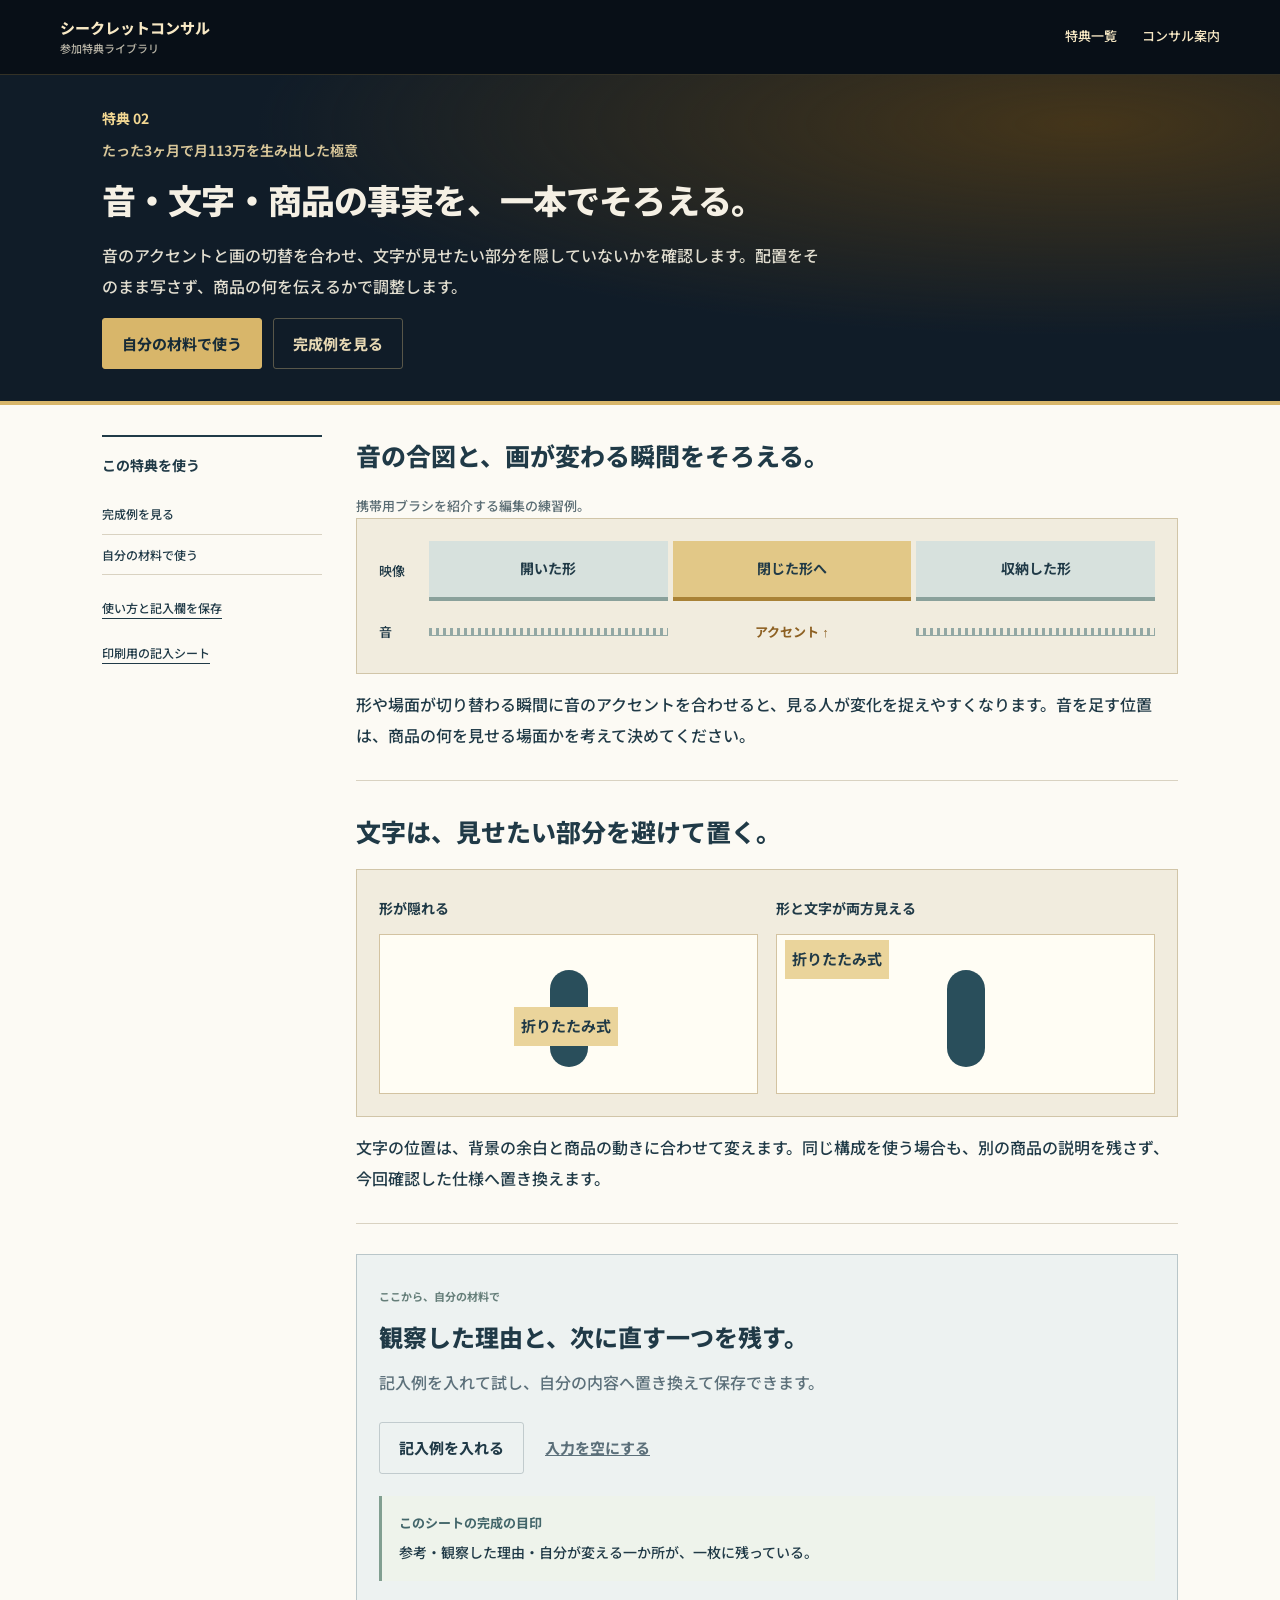
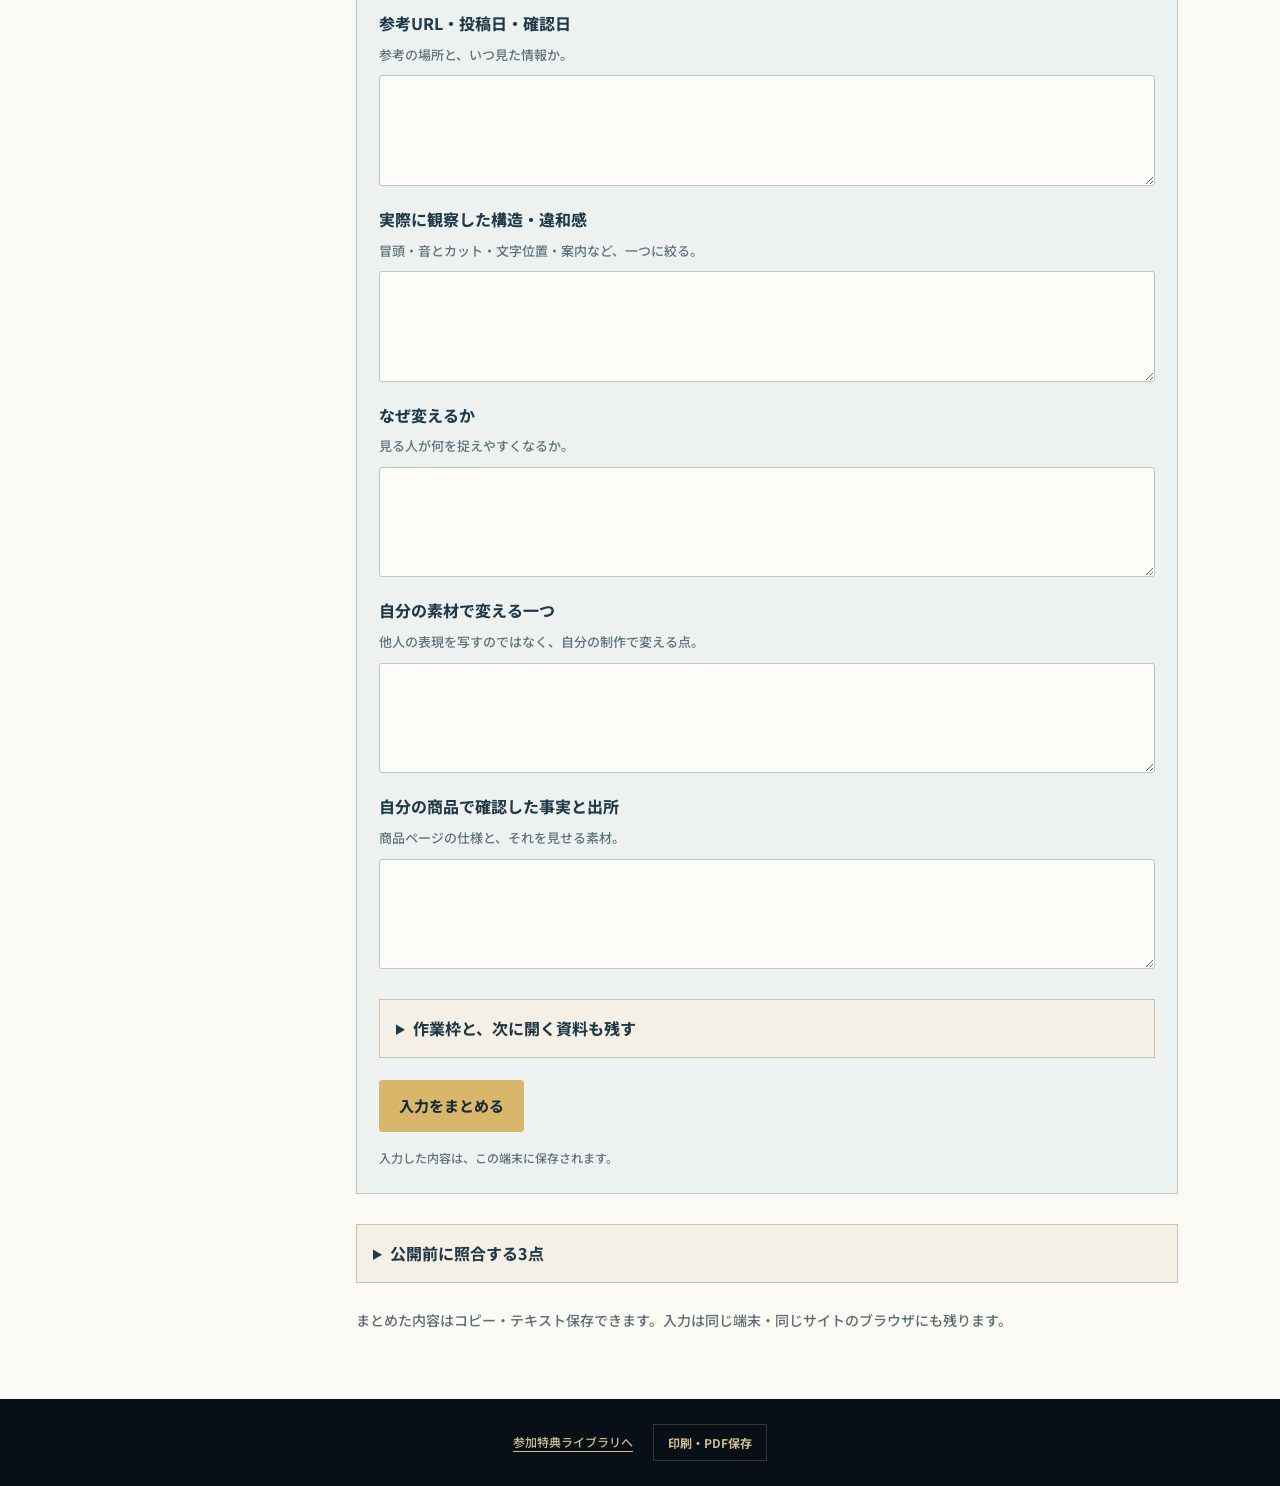
==== commit 34c4d7c6: "Replace private source details with public-safe bonus lessons" ====
--- a/02.html
+++ b/02.html
@@ -1,3 +1,3 @@
 <!DOCTYPE html>
 
-<html lang="ja"><head><meta charset="utf-8"><meta content="noindex" name="robots"><meta content="width=device-width,initial-scale=1" name="viewport"><link href="data:," rel="icon"><title>たった3ヶ月で月113万を生み出した極意｜参加特典</title><link href="bonus.css?v=60c396fb30" rel="stylesheet"></head><body class="bonus-page v35" data-volume="02"><header class="bonus-nav"><a class="bonus-brand" href="bonuses.html">シークレットコンサル<span>参加特典ライブラリ</span></a><nav aria-label="ページ"><a href="bonuses.html">特典一覧</a><a href="lp.html">コンサル案内</a></nav></header><header class="bonus-hero"><div class="bonus-hero-inner"><div><p class="volume-label">特典 02</p><p class="official-bonus-title">たった3ヶ月で月113万を生み出した極意</p><h1>伸びた事例を、制作の判断へ。</h1><p class="bonus-lead">月113万円という結果の前提と、一本の動画を直すときの見方を分けて整理します。</p><div class="hero-buttons"><a class="primary" href="#practice">自分の材料で使う</a><a class="secondary" href="#finished">完成例を見る</a></div></div></div></header><main class="bonus-layout"><aside class="bonus-aside"><nav aria-label="この資料の目次"><strong>この特典を使う</strong><a href="#finished">完成例を見る</a><a href="#practice">自分の材料で使う</a></nav><a class="download-link" download href="downloads/02_使い方と記入例.txt">使い方と記入欄を保存</a><a class="download-link" href="workbook.html#sheet-02">印刷用の記入シート</a></aside><article><section class="v35-section" id="finished"><header><h2>113万円の前に、積み重ねがあった。</h2></header><figure aria-label="松岡さんの美容アフィリエイト開始前から2024年10月まで" class="v35-timeline"><div><span>開始前</span><b>恋愛・占い分野で発信</b><p>SNS発信の経験あり</p></div><div><span>2024年8月</span><b>美容アフィを開始</b><p>本業と並行</p></div><div><span>同年10月</span><b>最高月利益 113万円</b><p>伸びた2動画・1商品が寄与</p></div></figure><p class="v35-note">松岡さんの事例です。美容アフィの開始から約3か月であり、SNS未経験からの3か月という意味ではありません。</p></section><section class="v35-section" id="lesson-1"><header><h2>真似するのは、音や文字を置く理由。</h2></header><figure aria-label="音と映像の切替を結び付ける編集の考え方" class="v35-edit-film"><div class="v35-film-row"><span>映像</span><b>商品を見せる</b><b class="accent">画を切り替える</b><b>使う場面へ</b></div><div class="v35-film-row audio"><span>音</span><i></i><b>音の合図 &uarr;</b><i></i></div></figure><p>インタビューでは、音と画の切替がずれた参考を合わせ直す判断が語られています。同じ位置や秒数を写すより、何を分かりやすくする編集なのかを読みます。</p><div class="v35-edit-rules"><p><b>文字が目を覆うなら</b>映像が変わったら、文字を空いている位置へ動かす。</p><p><b>紹介する商品が変わったら</b>その商品のLPを読み、強みに合わせて訴求も変える。</p></div><p class="v35-note">図は改善の考え方です。113万円に寄与した当該動画の再現や、収益の直接原因を示すものではありません。</p></section><section class="practice v35-practice" id="practice"><header><span>ここから、自分の材料で</span><h2>一本の観察から、次に直す一つを決める。</h2><p>記入例を入れて試し、自分の内容へ置き換えて保存できます。</p></header><form data-tool="plan" data-volume="02"><div class="form-toolbar"><button class="secondary" data-example type="button">記入例を入れる</button><button class="quiet" data-clear type="button">入力を空にする</button></div><div class="form-guide"><b>このシートの完成の目印</b>参考・観察した理由・自分が変える一か所が、一枚に残っている。</div><div class="v32-extra-fields"><h3>観察から、自分の改善へ</h3><label class="field"><span>参考URL・投稿日・確認日<small>参考の場所と、いつ見た情報か。</small></span><textarea data-v32-field="参考URL・投稿日・確認日" name="watchUrl" rows="3"></textarea></label><label class="field"><span>実際に観察した構造・違和感<small>冒頭・音とカット・文字位置・案内など、一つに絞る。</small></span><textarea data-v32-field="実際に観察した構造・違和感" name="observed" rows="3"></textarea></label><label class="field"><span>なぜ変えるか<small>見る人が何を捉えやすくなるか。</small></span><textarea data-v32-field="なぜ変えるか" name="whyChange" rows="3"></textarea></label><label class="field"><span>自分の素材で変える一つ<small>他人の表現を写すのではなく、自分の制作で変える点。</small></span><textarea data-v32-field="自分の素材で変える一つ" name="ownChange" rows="3"></textarea></label><label class="field"><span>自分の商品で確認した事実と出所<small>商品ページの仕様と、それを見せる素材。</small></span><textarea data-v32-field="自分の商品で確認した事実と出所" name="confirmedFacts" rows="3"></textarea></label></div><details class="v35-more" data-v35-group="slot"><summary>作業枠と、次に開く資料も残す</summary><label class="field"><span>使える曜日・時間帯</span><input name="slot" type="text" value><small>例：水曜の夕食後に20分</small></label><label class="field"><span>その枠で終わらせること</span><textarea name="finish" rows="3"></textarea><small>時間ではなく、何ができたら終わりか。</small></label><label class="field"><span>先に用意するもの</span><textarea name="materials" rows="3"></textarea></label><label class="field"><span>次回は、何を開いて何から始める？</span><textarea name="restart" rows="3"></textarea></label></details><button class="primary" type="submit">入力をまとめる</button><p class="tool-status" data-tool-status role="status">入力した内容は、この端末に保存されます。</p><div class="output-panel" hidden><h3>作成した内容</h3><div aria-live="polite" class="form-result-review" data-result-review hidden></div><textarea aria-label="作成した内容" data-output rows="12"></textarea><div class="output-actions"><button class="secondary" data-copy type="button">コピー</button><button class="secondary" data-download type="button">テキストで保存</button></div></div></form></section><details class="v35-more"><summary>参考を見るときの3つの質問</summary><div><ol><li>映像・音・言葉のどこで注目が切り替わったか。</li><li>それは、商品の何を分かりやすくしているか。</li><li>自分の素材で同じ役割を果たせるのは何か。</li></ol><p>配置や秒数だけを写さず、観察&rarr;理由&rarr;自分の変更点を下のシートへ残します。</p></div></details><p class="v35-finish">まとめた内容はコピー・テキスト保存できます。入力は同じ端末・同じサイトのブラウザにも残ります。</p></article></main><footer class="bonus-footer"><a href="bonuses.html">参加特典ライブラリへ</a><button data-print type="button">印刷・PDF保存</button></footer><script src="bonus-data.js?v=2a8fb94de8"></script><script src="bonus.js?v=787b999509"></script></body></html>+<html lang="ja"><head><meta charset="utf-8"><meta content="noindex" name="robots"><meta content="width=device-width,initial-scale=1" name="viewport"><link href="data:," rel="icon"><title>たった3ヶ月で月113万を生み出した極意｜参加特典</title><link href="bonus.css?v=6771149184" rel="stylesheet"></head><body class="bonus-page v35 v37" data-volume="02"><header class="bonus-nav"><a class="bonus-brand" href="bonuses.html">シークレットコンサル<span>参加特典ライブラリ</span></a><nav aria-label="ページ"><a href="bonuses.html">特典一覧</a><a href="lp.html">コンサル案内</a></nav></header><header class="bonus-hero"><div class="bonus-hero-inner"><div><p class="volume-label">特典 02</p><p class="official-bonus-title">たった3ヶ月で月113万を生み出した極意</p><h1>音・文字・商品の事実を、一本でそろえる。</h1><p class="bonus-lead">音のアクセントと画の切替を合わせ、文字が見せたい部分を隠していないかを確認します。配置をそのまま写さず、商品の何を伝えるかで調整します。</p><div class="hero-buttons"><a class="primary" href="#practice">自分の材料で使う</a><a class="secondary" href="#finished">完成例を見る</a></div></div></div></header><main class="bonus-layout"><aside class="bonus-aside"><nav aria-label="この資料の目次"><strong>この特典を使う</strong><a href="#finished">完成例を見る</a><a href="#practice">自分の材料で使う</a></nav><a class="download-link" download href="downloads/02_使い方と記入例.txt">使い方と記入欄を保存</a><a class="download-link" href="workbook.html#sheet-02">印刷用の記入シート</a></aside><article><section class="v35-section" id="finished"><header><h2>音の合図と、画が変わる瞬間をそろえる。</h2></header><p class="v35-note">携帯用ブラシを紹介する編集の練習例。</p><figure aria-label="音と映像の変化をそろえる編集例" class="v35-edit-film"><div class="v35-film-row"><span>映像</span><b>開いた形</b><b class="accent">閉じた形へ</b><b>収納した形</b></div><div class="v35-film-row audio"><span>音</span><i></i><b>アクセント &uarr;</b><i></i></div></figure><p>形や場面が切り替わる瞬間に音のアクセントを合わせると、見る人が変化を捉えやすくなります。音を足す位置は、商品の何を見せる場面かを考えて決めてください。</p></section><section class="v35-section" id="lesson-1"><header><h2>文字は、見せたい部分を避けて置く。</h2></header><figure aria-label="商品の形を文字で隠す例と余白に置く例" class="v37-caption-compare"><div><span>形が隠れる</span><div class="v37-product-frame"><i></i><b class="bad">折りたたみ式</b></div></div><div><span>形と文字が両方見える</span><div class="v37-product-frame"><i></i><b class="good">折りたたみ式</b></div></div></figure><p>文字の位置は、背景の余白と商品の動きに合わせて変えます。同じ構成を使う場合も、別の商品の説明を残さず、今回確認した仕様へ置き換えます。</p></section><section class="practice v35-practice" id="practice"><header><span>ここから、自分の材料で</span><h2>観察した理由と、次に直す一つを残す。</h2><p>記入例を入れて試し、自分の内容へ置き換えて保存できます。</p></header><form data-tool="plan" data-volume="02"><div class="form-toolbar"><button class="secondary" data-example type="button">記入例を入れる</button><button class="quiet" data-clear type="button">入力を空にする</button></div><div class="form-guide"><b>このシートの完成の目印</b>参考・観察した理由・自分が変える一か所が、一枚に残っている。</div><div class="v32-extra-fields"><h3>観察から、自分の改善へ</h3><label class="field"><span>参考URL・投稿日・確認日<small>参考の場所と、いつ見た情報か。</small></span><textarea data-v32-field="参考URL・投稿日・確認日" name="watchUrl" rows="3"></textarea></label><label class="field"><span>実際に観察した構造・違和感<small>冒頭・音とカット・文字位置・案内など、一つに絞る。</small></span><textarea data-v32-field="実際に観察した構造・違和感" name="observed" rows="3"></textarea></label><label class="field"><span>なぜ変えるか<small>見る人が何を捉えやすくなるか。</small></span><textarea data-v32-field="なぜ変えるか" name="whyChange" rows="3"></textarea></label><label class="field"><span>自分の素材で変える一つ<small>他人の表現を写すのではなく、自分の制作で変える点。</small></span><textarea data-v32-field="自分の素材で変える一つ" name="ownChange" rows="3"></textarea></label><label class="field"><span>自分の商品で確認した事実と出所<small>商品ページの仕様と、それを見せる素材。</small></span><textarea data-v32-field="自分の商品で確認した事実と出所" name="confirmedFacts" rows="3"></textarea></label></div><details class="v35-more" data-v35-group="slot"><summary>作業枠と、次に開く資料も残す</summary><label class="field"><span>使える曜日・時間帯</span><input name="slot" type="text" value><small>例：水曜の夕食後に20分</small></label><label class="field"><span>その枠で終わらせること</span><textarea name="finish" rows="3"></textarea><small>時間ではなく、何ができたら終わりか。</small></label><label class="field"><span>先に用意するもの</span><textarea name="materials" rows="3"></textarea></label><label class="field"><span>次回は、何を開いて何から始める？</span><textarea name="restart" rows="3"></textarea></label></details><button class="primary" type="submit">入力をまとめる</button><p class="tool-status" data-tool-status role="status">入力した内容は、この端末に保存されます。</p><div class="output-panel" hidden><h3>作成した内容</h3><div aria-live="polite" class="form-result-review" data-result-review hidden></div><textarea aria-label="作成した内容" data-output rows="12"></textarea><div class="output-actions"><button class="secondary" data-copy type="button">コピー</button><button class="secondary" data-download type="button">テキストで保存</button></div></div></form></section><details class="v35-more"><summary>公開前に照合する3点</summary><div><ol><li>音の合図と映像の切替が、意図した位置で合っているか。</li><li>文字で商品の形や必要な動きを隠していないか。</li><li>原稿の仕様・価格・条件が、確認した商品情報と合っているか。</li></ol><p>一度に全部を変えず、観察した理由と、次に直す一か所を下のシートへ残します。</p></div></details><p class="v35-finish">まとめた内容はコピー・テキスト保存できます。入力は同じ端末・同じサイトのブラウザにも残ります。</p></article></main><footer class="bonus-footer"><a href="bonuses.html">参加特典ライブラリへ</a><button data-print type="button">印刷・PDF保存</button></footer><script src="bonus-data.js?v=8fbbe5a4d1"></script><script src="bonus.js?v=cd6a67eec6"></script></body></html>
--- a/bonus.css
+++ b/bonus.css
@@ -143,12 +143,14 @@
 }
 /* BONUS_V32_END */
 
-/* BONUS_V35_START */
+/* BONUS_V37_START */
+.v37-caption-compare{display:grid;grid-template-columns:1fr 1fr;gap:18px}.v37-caption-compare>div>span{font-size:14px;font-weight:700}.v37-product-frame{height:160px;position:relative;background:#fffdf4;margin-top:12px;border:1px solid #d3c3a1}.v37-product-frame i{position:absolute;width:38px;height:97px;border-radius:20px;background:#294e5b;left:calc(50% - 19px);top:35px}.v37-product-frame b{position:absolute;font-size:15px;padding:5px 7px;background:#ead49b;white-space:nowrap}.v37-product-frame .bad{top:72px;left:calc(50% - 55px)}.v37-product-frame .good{top:5px;left:8px}.v37-market-focus{display:grid;text-align:center;gap:10px}.v37-market-focus>span{font-size:16px}.v37-market-focus>i{font-size:13px;font-style:normal;color:#8b6d35}.v37-market-focus>b{font-size:20px;background:#294e5b;color:#fff4d4;padding:17px}.v37-market-focus>div{display:flex;gap:14px;justify-content:center}.v37-market-focus strong{padding:12px;background:#e1d3aa;font-size:17px}.v37-candidates{display:grid;grid-template-columns:1fr 1fr;gap:17px;margin-top:18px!important}.v37-candidates>div{background:#fffdf5;padding:17px}.v37-candidates svg{display:block;width:100%;height:110px;margin-bottom:15px}.v37-candidates b{font-size:18px;display:block}.v37-candidates p{font-size:15px;line-height:1.9;margin-top:10px}.v37-candidates small{font-size:13px;line-height:1.9;display:block;margin-top:8px}
+@media(max-width:560px){.v37-caption-compare{gap:12px}.v37-product-frame{height:154px}.v37-product-frame b{font-size:13px;padding:5px}.v37-product-frame .bad{left:calc(50% - 49px)}.v37-market-focus>b{font-size:18px;padding:14px}.v37-market-focus>div{gap:8px}.v37-market-focus strong{font-size:15px;padding:10px}.v37-candidates{gap:10px}.v37-candidates>div{padding:11px}.v37-candidates svg{height:88px}.v37-candidates b{font-size:16px}.v37-candidates p{font-size:14px}}
 .bonus-page.v35 .v35-practice form .field>span{font-size:16px}.bonus-page.v35 .v35-practice form .field small{font-size:13px}
 .v35-price-reward{display:grid;grid-template-columns:1fr 1fr;gap:16px}.v35-price-reward>div{padding:16px;background:#fffdf6;border-top:3px solid #9c8350}.v35-price-reward span,.v35-price-reward small{display:block;font-size:13px;line-height:1.9}.v35-price-reward b{display:block;font-size:19px;line-height:1.8;margin:6px 0}.v35 .v35-case-label{margin-top:20px}.v35-edit-rules{display:grid;gap:12px;margin-top:17px}.v35-edit-rules p{font-size:16px;line-height:1.9}.v35-edit-rules b{display:block;font-size:14px;color:#806124}.v35 .candidate-status{padding:14px}.v35 .v35-more .candidate-status select{font-size:16px;min-height:44px}
-@font-face{font-family:"Bonus Sans";src:url("assets/fonts/BonusSans-v35.woff2") format("woff2");font-style:normal;font-weight:100 900;font-display:swap}
+@font-face{font-family:"Bonus Sans";src:url("assets/fonts/BonusSans-v37.woff2") format("woff2");font-style:normal;font-weight:100 900;font-display:swap}
 .v35 .bonus-hero-inner{display:block;max-width:1140px;padding:30px 32px 32px}.v35 .bonus-hero h1{font-size:34px;line-height:1.6;max-width:27em}.v35 .volume-label{font-size:14px;margin:0 0 6px}.v35 .official-bonus-title{font-size:14px;margin-bottom:9px}.v35 .bonus-lead{font-size:16px;line-height:1.9;margin-top:13px;max-width:45em}.v35 .hero-buttons{margin-top:17px}.v35 .bonus-layout{padding-top:30px;gap:34px}.v35 .v35-section{margin-bottom:30px;padding-bottom:28px;border-bottom:1px solid var(--line)}.v35-section>header{margin-bottom:17px}.v35-section h2{font-size:25px;line-height:1.65}.v35-section>p{font-size:16px;line-height:1.95;margin-top:15px}.v35 .v35-note{font-size:13px;line-height:1.9;color:#5b6d74;margin:12px 0 0}.v35 .v35-more{margin:22px 0;padding:0;border:1px solid #c8c1ad;background:#f4f0e5}.v35-more>summary{font-size:16px;line-height:1.8;font-weight:750;cursor:pointer;padding:14px 16px;min-height:50px}.v35-more>div,.v35-more>.field{padding:0 16px 16px}.v35-more>div>p,.v35-more li{font-size:16px;line-height:1.95}.v35-more ol,.v35-more ul{margin:0;padding:0 0 0 1.5em}.v35-more li+li{margin-top:9px}.v35-more .field{margin:14px 16px;padding:0}.v35-more .field:first-of-type{margin-top:5px}.v35 .v35-practice{padding:24px 22px;margin-bottom:30px}.v35-practice>header{margin-bottom:20px}.v35-practice header h2{font-size:24px}.v35-practice header p{font-size:16px;line-height:1.9;margin-top:10px}.v35 .field{margin-bottom:19px}.v35 .field>span{font-size:16px;line-height:1.8}.v35 .field small{font-size:13px}.v35 .field textarea{min-height:94px;line-height:1.8}.v35 .field input,.v35 .field select,.v35 .field textarea{font-size:16px}.v35 .field input{min-height:46px}.v35 .v35-material textarea{min-height:78px}.v35 .form-guide{font-size:14px;margin-bottom:20px}.v35 .form-guide>b{font-size:13px}.v35 .primary,.v35 .secondary,.v35 .quiet{min-height:46px;font-size:15px}.v35 .v35-finish{font-size:14px;color:#5b6d74;line-height:1.9;margin-top:24px}.v35 .v32-extra-fields{padding:8px 0;border:0;margin:0}.v35 .v32-extra-fields>h3{display:none}.v35 .v35-mode-links{display:flex;gap:10px;flex-wrap:wrap;margin-top:20px}.v35-section figure{margin:0;background:#f1ecde;border:1px solid #d1c5a8;padding:22px}.v35-timeline{display:grid;grid-template-columns:repeat(3,1fr);gap:20px}.v35-timeline>div{position:relative;border-left:3px solid #b3934c;padding-left:15px}.v35-timeline span,.v35-timeline b,.v35-timeline p{display:block}.v35-timeline span{font-size:14px;color:#786132;margin-bottom:8px}.v35-timeline b{font-size:20px;line-height:1.7}.v35-timeline p{font-size:14px;line-height:1.9;margin-top:6px}.v35-film-row{display:grid;grid-template-columns:45px 1fr 1fr 1fr;gap:5px;align-items:stretch}.v35-film-row>span{font-size:13px;align-self:center}.v35-film-row>b{padding:16px 8px;background:#d7e1dd;border-bottom:4px solid #8aa19b;font-size:14px;text-align:center;line-height:1.7}.v35-film-row .accent{background:#e2c887;border-color:#a98236}.v35-film-row.audio{margin-top:12px;align-items:center}.v35-film-row.audio>b{font-size:13px;background:transparent;border:0;padding:8px 0;color:#8d6022}.v35-film-row.audio>i{height:8px;background:repeating-linear-gradient(90deg,#93a8a4 0 3px,transparent 3px 7px);border-bottom:1px solid #93a8a4}.v35-parties{display:grid;grid-template-columns:repeat(3,1fr);gap:10px;margin-bottom:18px;text-align:center}.v35-parties>b{font-size:18px;background:#284b57;color:#fff5da;padding:15px 5px}.v35-parties small{display:block;font-size:12px;font-weight:500;line-height:1.8;margin-top:4px}.v35-money-row{display:grid;grid-template-columns:1fr 1.4fr 1fr;gap:10px;text-align:center;align-items:center;border-top:1px solid #cbc2aa;padding:14px 0}.v35-money-row>span{font-size:15px;font-weight:700}.v35-money-row>i{font-size:14px;font-style:normal;color:#876426;line-height:1.8}.v35-money-row.reward{background:#e7d6a5;margin:8px -9px -9px;padding:14px 8px;border:0}.v35-input-output,.v35-market-route{display:grid;justify-items:stretch;gap:6px}.v35-input-output>div,.v35-market-route>div{padding:16px 18px;background:#fffdf6;border-left:4px solid #8ba29d}.v35-input-output>i,.v35-market-route>i{font-size:13px;font-style:normal;text-align:center;color:#8e6d2f}.v35-input-output span,.v35-market-route span{display:block;font-size:13px;color:#526e74}.v35-input-output b,.v35-market-route b{display:block;font-size:17px;line-height:1.85}.v35-input-output small{font-size:13px}.v35-section .done{background:#e0e9e3;border-color:#427b6a}.v35-case-label{display:inline-block;color:#796126;border-bottom:2px solid #b79751;padding-bottom:5px;font-size:14px;margin-bottom:14px}.v35-offer-fact{padding:14px 16px;background:#284b57;color:#fff4d5;margin-bottom:22px}.v35-offer-fact>*{display:block}.v35-offer-fact span{font-size:13px}.v35-offer-fact b{font-size:23px;line-height:1.8}.v35-offer-fact small{font-size:13px}.v35-steps{list-style:none;margin:0;padding:0;display:grid;grid-template-columns:repeat(2,1fr);gap:22px}.v35-steps li{display:flex;gap:12px}.v35-steps li>span{font-size:24px;line-height:1.2;color:#aa8744}.v35-steps b{font-size:16px;line-height:1.8}.v35-steps p{font-size:14px;line-height:1.9;margin-top:4px}.v35-settlement{display:flex;gap:10px;align-items:center;justify-content:space-between}.v35-settlement>div{min-width:0}.v35-settlement b,.v35-settlement span{display:block}.v35-settlement b{font-size:21px;line-height:1.8}.v35-settlement span{font-size:13px;line-height:1.9}.v35-settlement>i{color:#a4823b;font-style:normal}.v35-story{display:grid;grid-template-columns:repeat(2,1fr);gap:20px}.v35-story>div{background:#fffdf5;border-bottom:3px solid #b99a57;padding:15px}.v35-story span{display:block;color:#8a6a2a;font-size:14px;font-weight:750}.v35-story svg{height:90px;display:block;width:100%;margin:10px 0}.v35-story b{display:block;font-size:17px;line-height:1.85}.v35-story small{display:block;font-size:13px;line-height:1.9;margin-top:7px;color:#5b6d74}.v35-compare{display:grid;grid-template-columns:1fr 1fr;gap:14px}.v35-compare>div{padding:20px;background:#ece5d7;border-top:3px solid #a99e85}.v35-compare>div+div{background:#e0e9e3;border-color:#467967}.v35-compare small{display:block;font-size:13px;margin-bottom:8px;color:#5b6d74}.v35-compare b{display:block;font-size:18px;line-height:1.8}.v35-compare p{font-size:15px;line-height:1.9;margin-top:9px}.v35-check-sample dl{display:grid;grid-template-columns:65px 1fr;margin:0}.v35-check-sample dt,.v35-check-sample dd{border-bottom:1px solid #c9c1ae;padding:12px 0;margin:0;font-size:16px;line-height:1.9}.v35-check-sample dt{font-weight:750}.v35-check-sample dd{padding-left:10px}.v35-week{display:grid;grid-template-columns:repeat(4,1fr);gap:14px}.v35-week>div{background:#fffdf6;padding:16px 12px;border-top:3px solid #ad8e49}.v35-week b{display:block;font-size:20px}.v35-week b>span{font-size:14px;margin-left:9px;font-weight:600}.v35-week p{font-size:15px;line-height:1.9;margin-top:8px}.v35-week small{font-size:13px;line-height:1.9;color:#496d68}.v35-copy-sample{padding:20px;background:#eee8d9;border-left:3px solid #a78c50;white-space:pre-wrap;font-size:16px;line-height:1.95;margin-bottom:14px}.v35-proofread{display:grid;gap:14px}.v35-proofread>div{padding:17px 19px;background:#fffdf6;border-left:4px solid #a99d82}.v35-proofread span{display:block;font-size:13px;font-weight:750;color:#6b795e;margin-bottom:7px}.v35-proofread b,.v35-proofread p{font-size:17px;line-height:1.9}.v35-proofread del{background:#f7d9d1;text-decoration-thickness:2px;color:#7d3c31}.v35-proofread small{font-size:13px}.v35-products{display:grid;grid-template-columns:repeat(2,1fr);gap:20px}.v35-products>div{min-width:0;background:#fffdf6;padding:17px}.v35-products img{width:100%;height:190px;object-fit:contain;background:white;display:block;margin-bottom:14px}.v35-products span{font-size:13px;font-weight:750;display:block;color:#936a25;margin-bottom:8px}.v35-products b{display:block;font-size:20px;line-height:1.7}.v35-products p{font-size:15px;line-height:1.9;margin-top:9px}.v35-products a{display:inline-block;font-size:13px;margin-top:8px;min-height:44px;padding:10px 0}.v35-rate-compare{display:grid;grid-template-columns:1fr 1fr;gap:24px;text-align:center}.v35-rate-compare>div>span{font-size:14px}.v35-rate-compare b{display:block;font-size:15px;line-height:1.8;margin:7px 0 14px}.v35-rate-compare strong{display:block;font-size:36px;font-weight:800;line-height:1.6;margin-top:12px;color:#806124}.v35-dots{display:grid;grid-template-columns:repeat(10,1fr);gap:4px;max-width:180px;margin:auto}.v35-dots i{display:block;aspect-ratio:1;border-radius:50%;background:#d8d6c9}.v35-dots i.active{background:#a77b28}.v35-three-answers{padding:18px 0 0}.v35-three-answers p{font-size:16px;line-height:1.95;margin-bottom:12px}.v35-three-answers b{display:block;color:#6b5a31;font-size:14px}.v35-funnel{display:grid;gap:8px;justify-items:center}.v35-funnel>div{display:flex;justify-content:space-between;gap:12px;background:#d5dfd9;padding:13px 17px;width:100%;align-items:center}.v35-funnel>div:nth-child(2){width:91%;background:#c4d5ca}.v35-funnel>div:nth-child(3){width:82%;background:#adc5b9}.v35-funnel>div:nth-child(4){width:73%;background:#345d53;color:#fff8df}.v35-funnel b{font-size:18px}.v35-funnel span{font-size:13px;line-height:1.8}.v35 .v35-more .week-editor{padding:10px}.v35 .funnel-live .funnel-row{font-size:14px}.v35 .route-next p,.v35 .route-next a{font-size:14px}.v35 .knowledge-check button{min-height:46px;font-size:16px}.v35 .knowledge-check legend{font-size:17px}.v35 .week-editor .field{margin-bottom:0}.v35 .week-editor .field>span{font-size:13px}
 @media(max-width:760px){.v35 .bonus-layout{display:block}.v35 .bonus-aside{display:none}.v35 .bonus-hero h1{font-size:28px}.v35 .bonus-hero-inner{padding:25px 22px 28px}.v35 .bonus-layout{padding:24px 20px 50px}.v35-section h2{font-size:23px}.v35-week{grid-template-columns:1fr 1fr}.v35-timeline{grid-template-columns:1fr;gap:17px}.v35-timeline>div{padding-left:18px}.v35-timeline b{font-size:20px}.v35-timeline p{font-size:14px}.v35-story{gap:12px}.v35-story>div{padding:12px}.v35-story b{font-size:16px}.v35-story svg{height:75px}.v35-products{gap:12px}.v35-products>div{padding:12px}.v35-products img{height:150px}.v35-products b{font-size:18px}.v35-rate-compare{gap:16px}}
 @media(max-width:560px){.v35 .bonus-nav{padding:10px 16px;position:relative}.v35 .bonus-nav nav{gap:16px;font-size:13px}.v35 .bonus-brand{font-size:13px}.v35 .bonus-brand span{font-size:11px}.v35 .bonus-hero-inner{padding:22px 18px 24px}.v35 .bonus-hero h1{font-size:26px;line-height:1.65}.v35 .official-bonus-title{font-size:13px;line-height:1.85}.v35 .volume-label{font-size:13px}.v35 .bonus-lead{font-size:16px;line-height:1.9}.v35 .hero-buttons{gap:8px}.v35 .hero-buttons a{padding:10px 12px;font-size:14px}.v35 .bonus-layout{padding:22px 16px 45px}.v35-section h2{font-size:22px;line-height:1.7}.v35-section figure{padding:17px 14px}.v35 .v35-practice{padding:21px 16px}.v35-practice header h2{font-size:22px;line-height:1.7}.v35 .field>span{font-size:16px}.v35 .v35-section{margin-bottom:26px;padding-bottom:24px}.v35-story{grid-template-columns:1fr;gap:16px}.v35-story>div{display:grid;grid-template-columns:88px minmax(0,1fr);gap:6px 12px;padding:14px}.v35-story span{grid-column:1/-1}.v35-story svg{grid-row:2/4;height:83px;width:88px;margin:4px 0}.v35-story b{font-size:16px}.v35-story small{font-size:13px;margin:0}.v35-compare{grid-template-columns:1fr;gap:10px}.v35-compare>div{padding:17px 16px}.v35-compare b{font-size:17px}.v35-steps{grid-template-columns:1fr;gap:17px}.v35-settlement{gap:7px}.v35-settlement b{font-size:18px}.v35-settlement span{font-size:13px}.v35-settlement>div{flex:1}.v35-film-row{grid-template-columns:32px 1fr 1fr 1fr;gap:3px}.v35-film-row>b{font-size:13px;padding:11px 4px}.v35-film-row.audio>b{font-size:12px}.v35-parties{gap:5px}.v35-parties>b{font-size:15px;padding:12px 5px}.v35-parties small{font-size:12px}.v35-money-row{grid-template-columns:1fr 1.4fr 1fr;gap:5px}.v35-money-row>span{font-size:14px}.v35-money-row>i{font-size:13px}.v35-products{gap:10px}.v35-products img{height:115px}.v35-products b{font-size:16px}.v35-products p{font-size:14px;line-height:1.85}.v35-products span{font-size:13px}.v35-products a{font-size:13px}.v35-products>div{padding:10px}.v35-rate-compare{gap:14px}.v35-rate-compare b{font-size:14px}.v35-dots{gap:3px}.v35-rate-compare strong{font-size:30px}.v35-funnel>div{padding:12px}.v35-funnel b{font-size:16px}.v35-funnel span{font-size:13px}.v35-check-sample dl{grid-template-columns:56px 1fr}.v35-check-sample dt,.v35-check-sample dd{font-size:15px}.v35 .form-toolbar{gap:8px;flex-wrap:wrap}.v35 .form-toolbar button{font-size:14px}.v35 .v35-copy-sample{padding:18px 16px}.v35 .v35-mode-links{display:grid}.v35 .week-editor>div{padding:15px}.v35 .v35-more .week-editor>div{padding:10px}.v35 .output-panel{padding:18px 12px}.v35 .output-actions{gap:9px}.v35 .output-actions>*{min-height:46px;font-size:14px}.v35 .v35-more summary{font-size:16px}}
 @media print{.v35 .bonus-aside,.v35 .v35-mode-links,.v35 button{display:none!important}.v35 .bonus-hero{background:white;color:#203a47}.v35 .bonus-hero-inner{padding:8mm 0}.v35 .bonus-layout{display:block;padding:8mm 0}.v35 .v35-section{break-inside:avoid}.v35 .v35-more>div{display:block}.v35 .v35-practice{break-before:page}}
-/* BONUS_V35_END */
+/* BONUS_V37_END */
